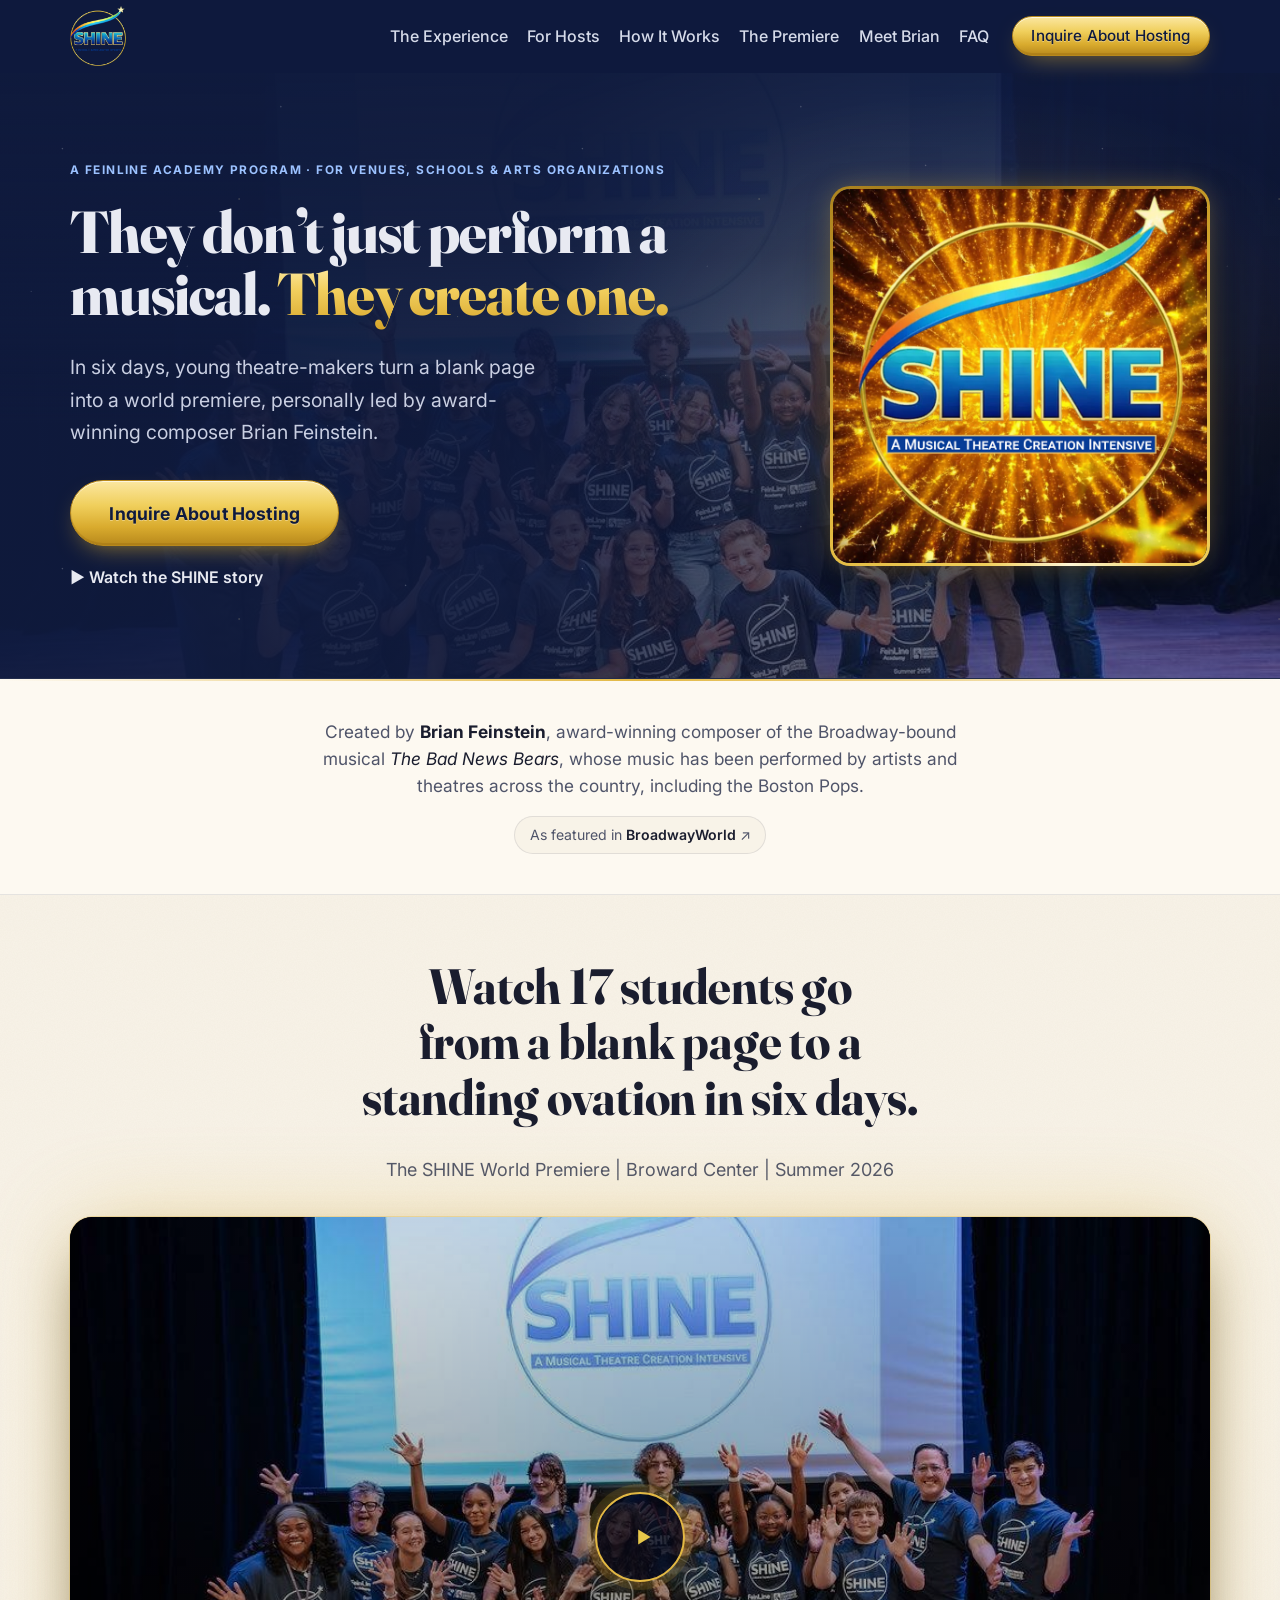
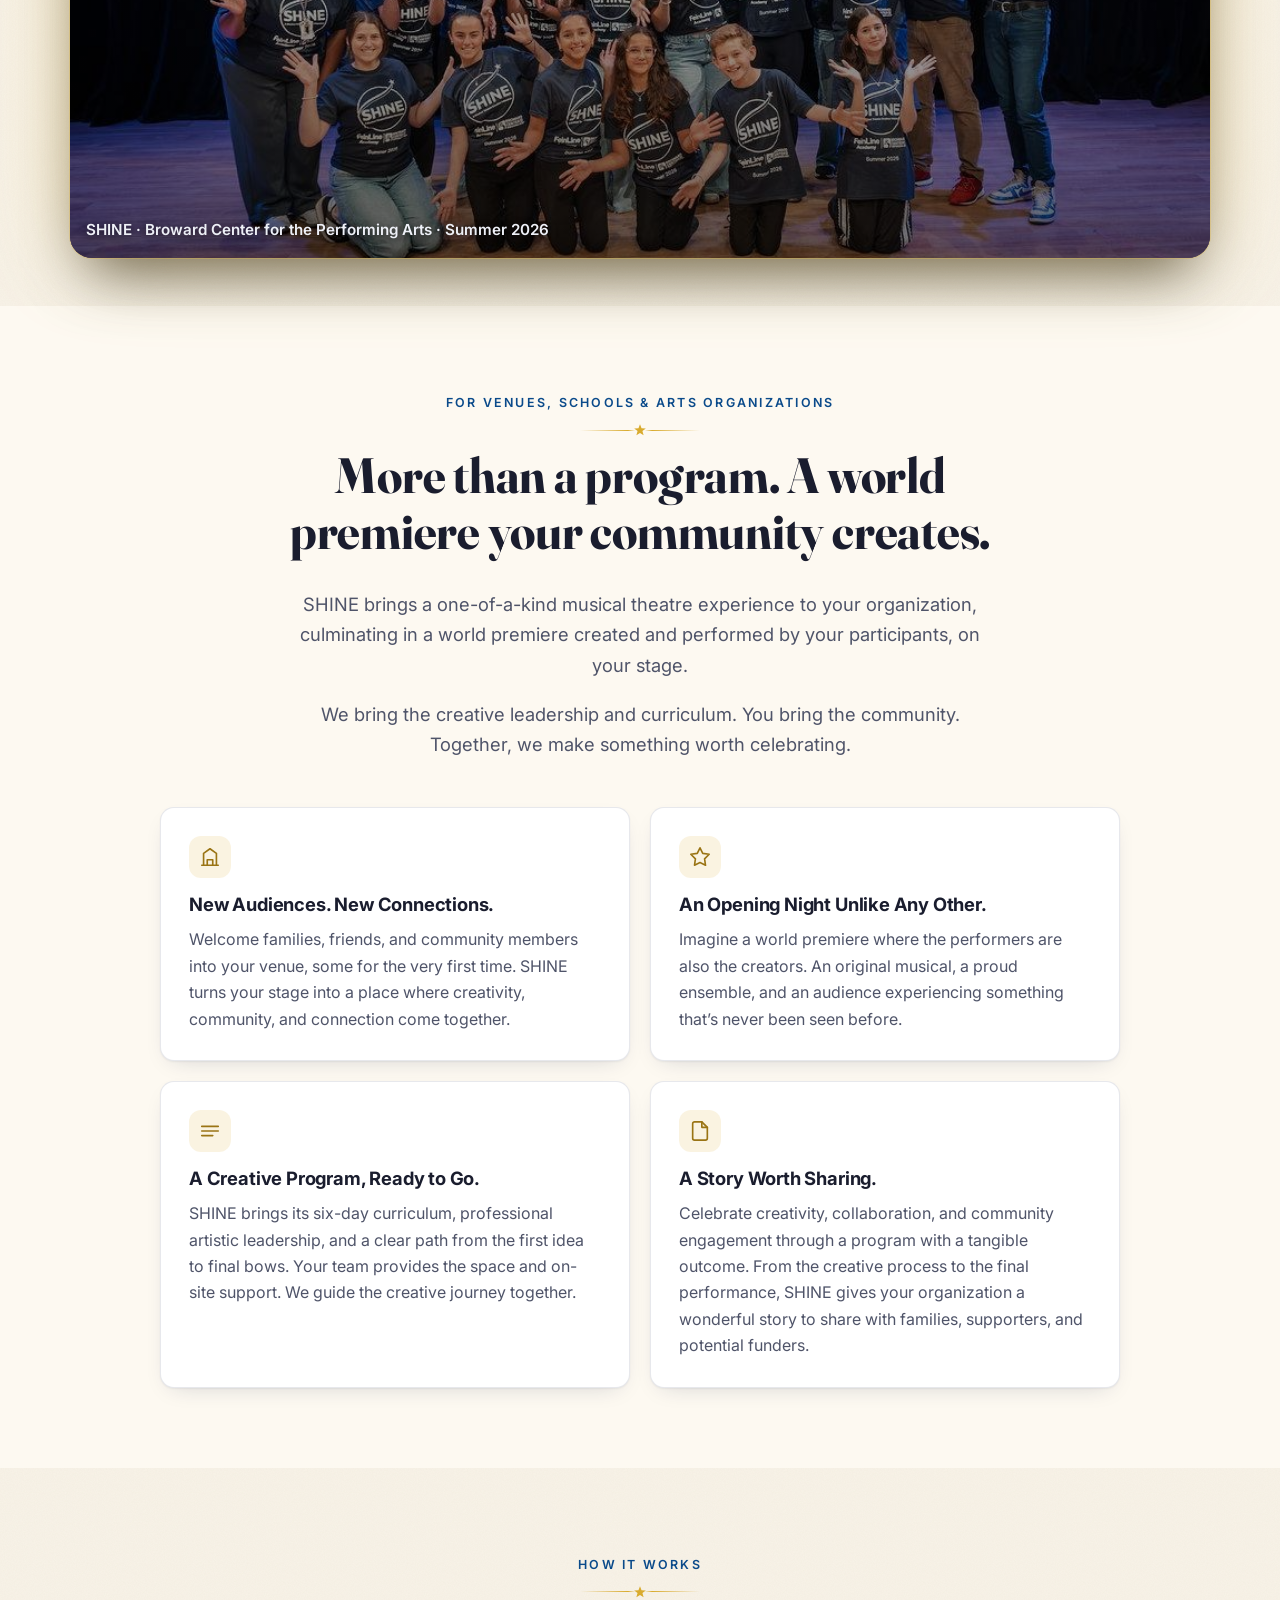
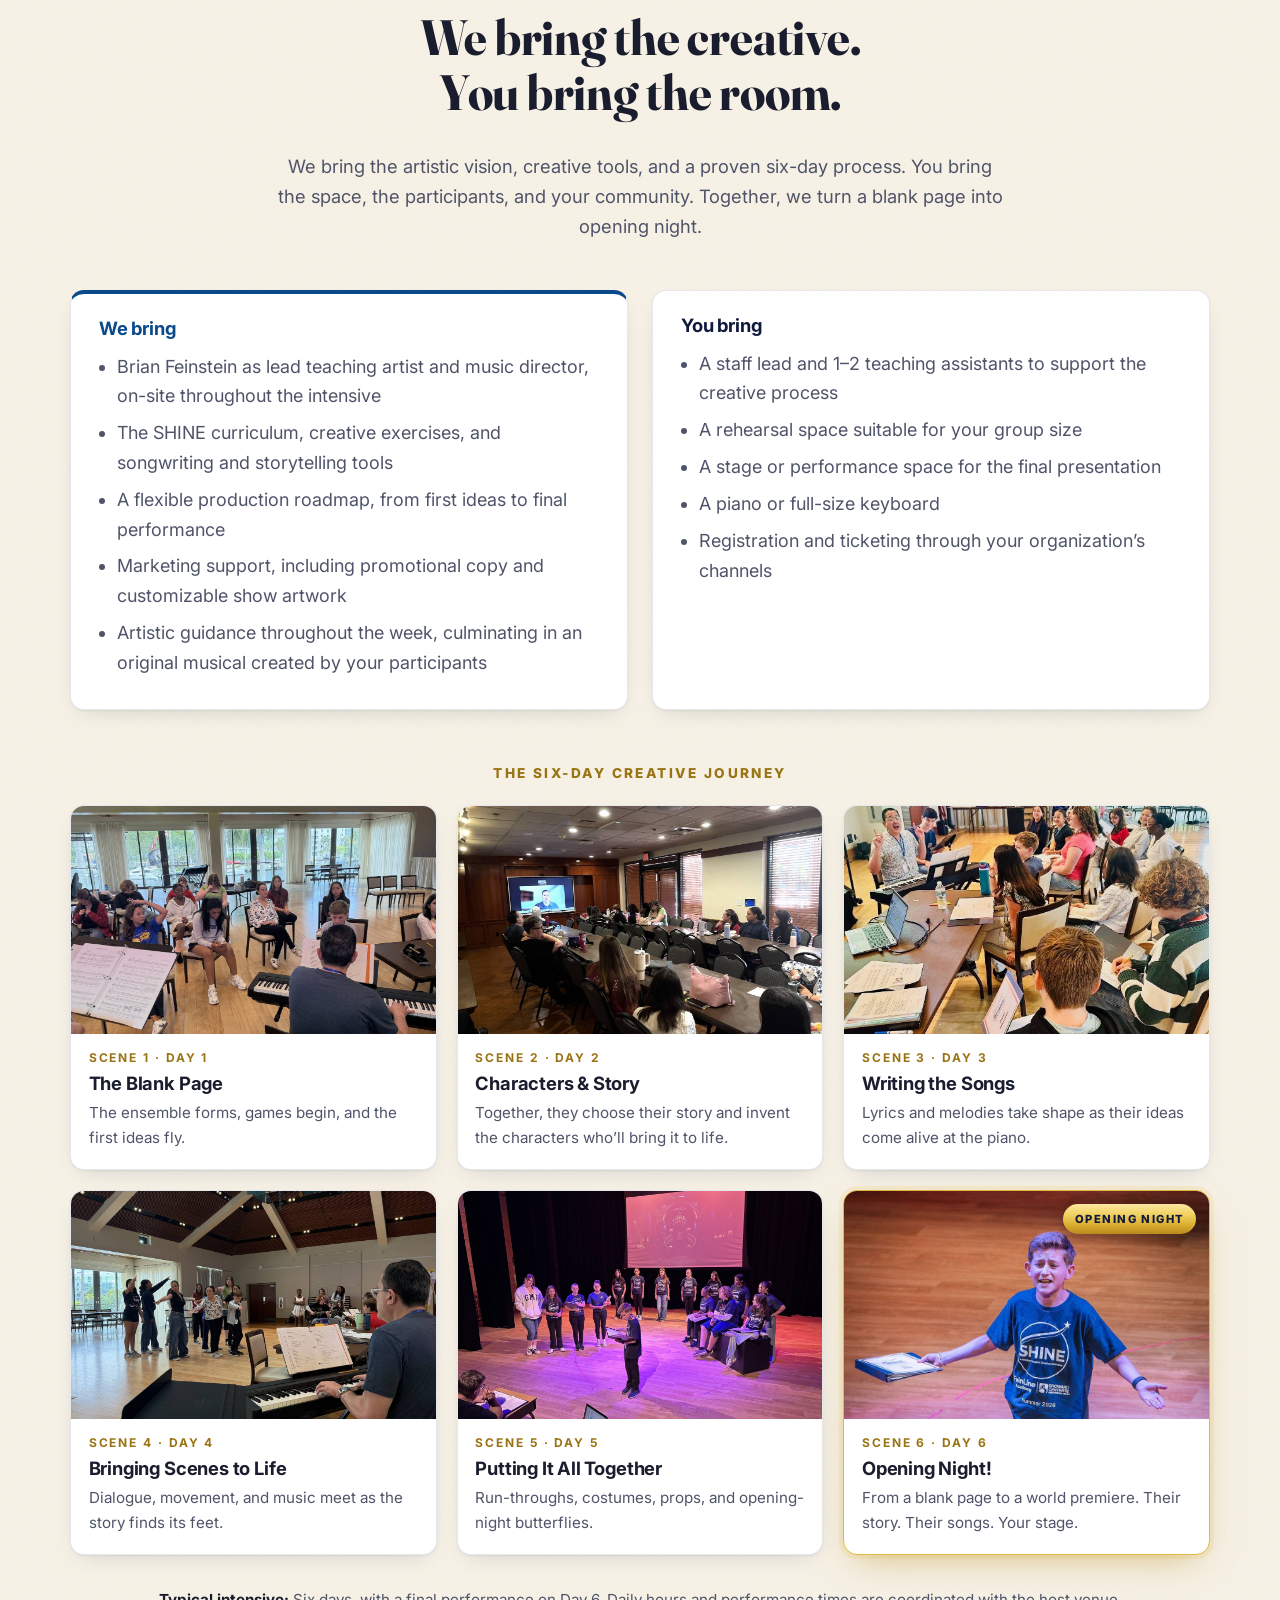
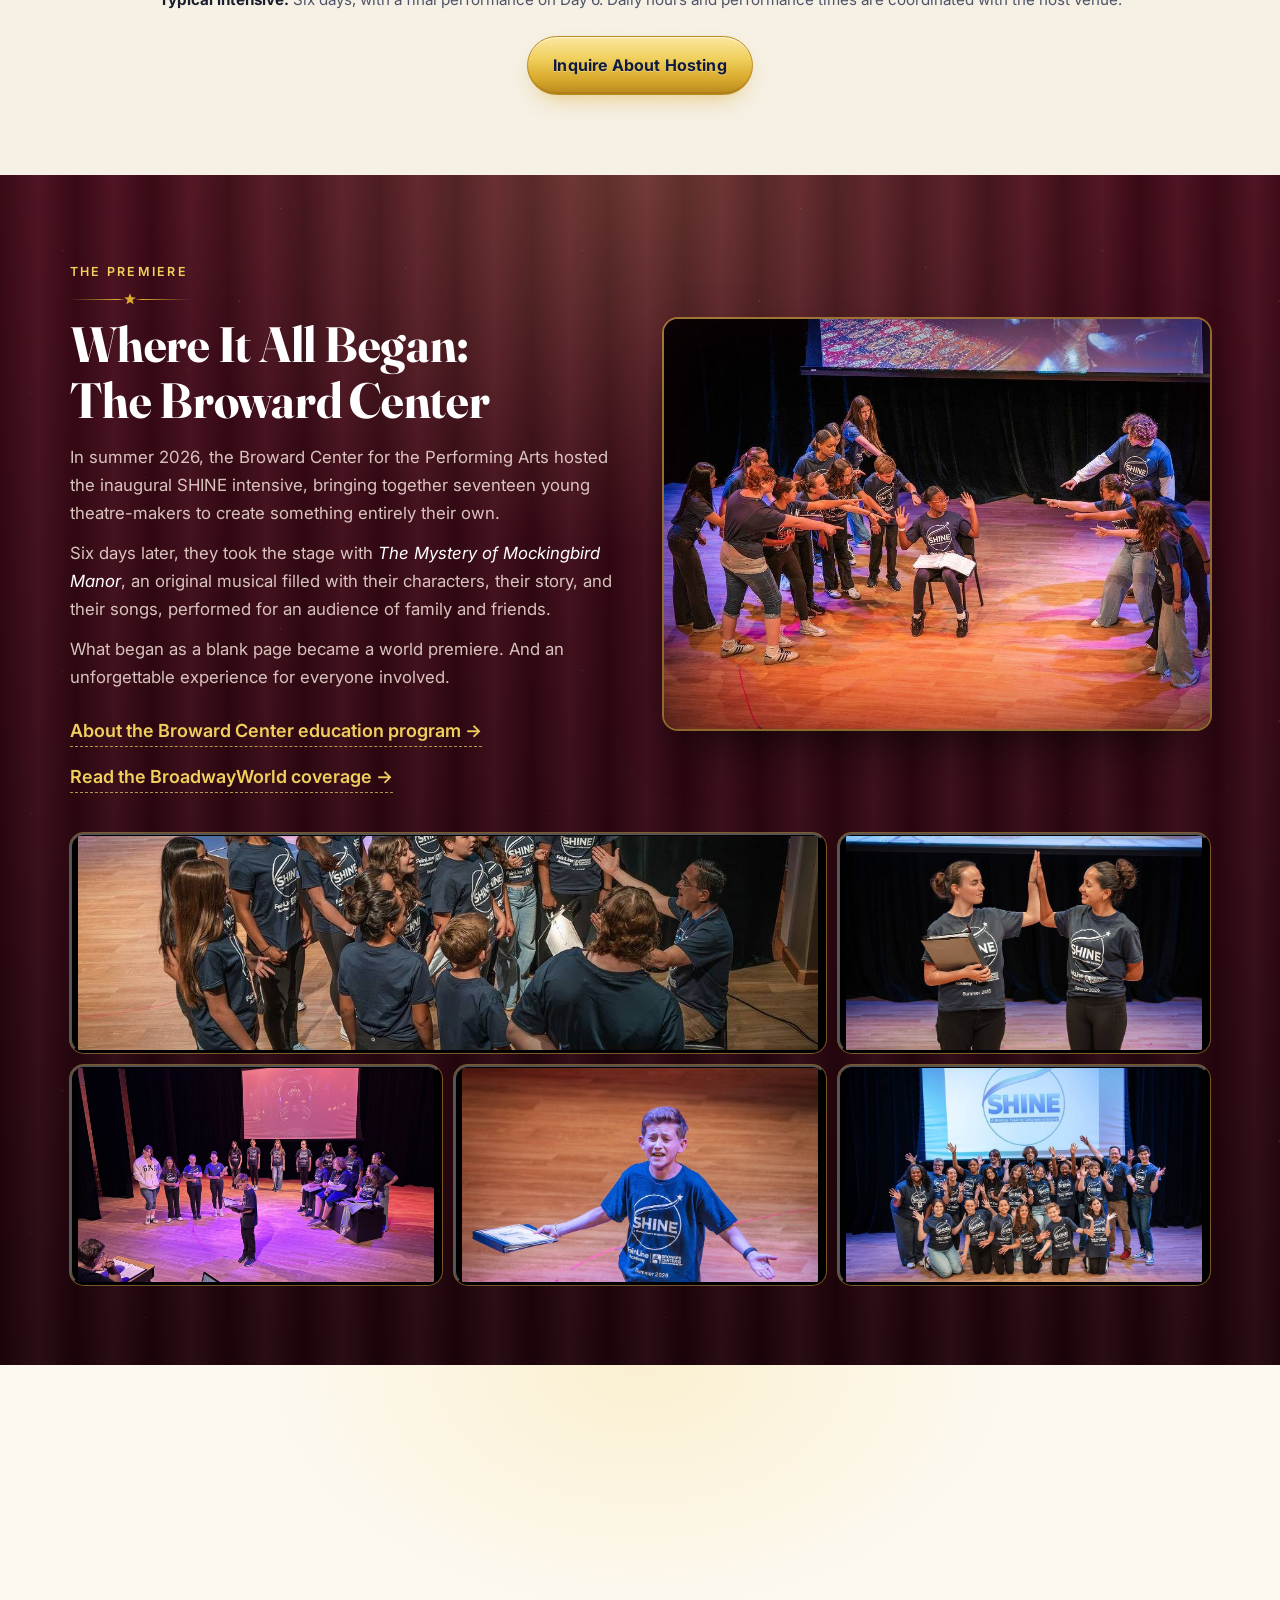
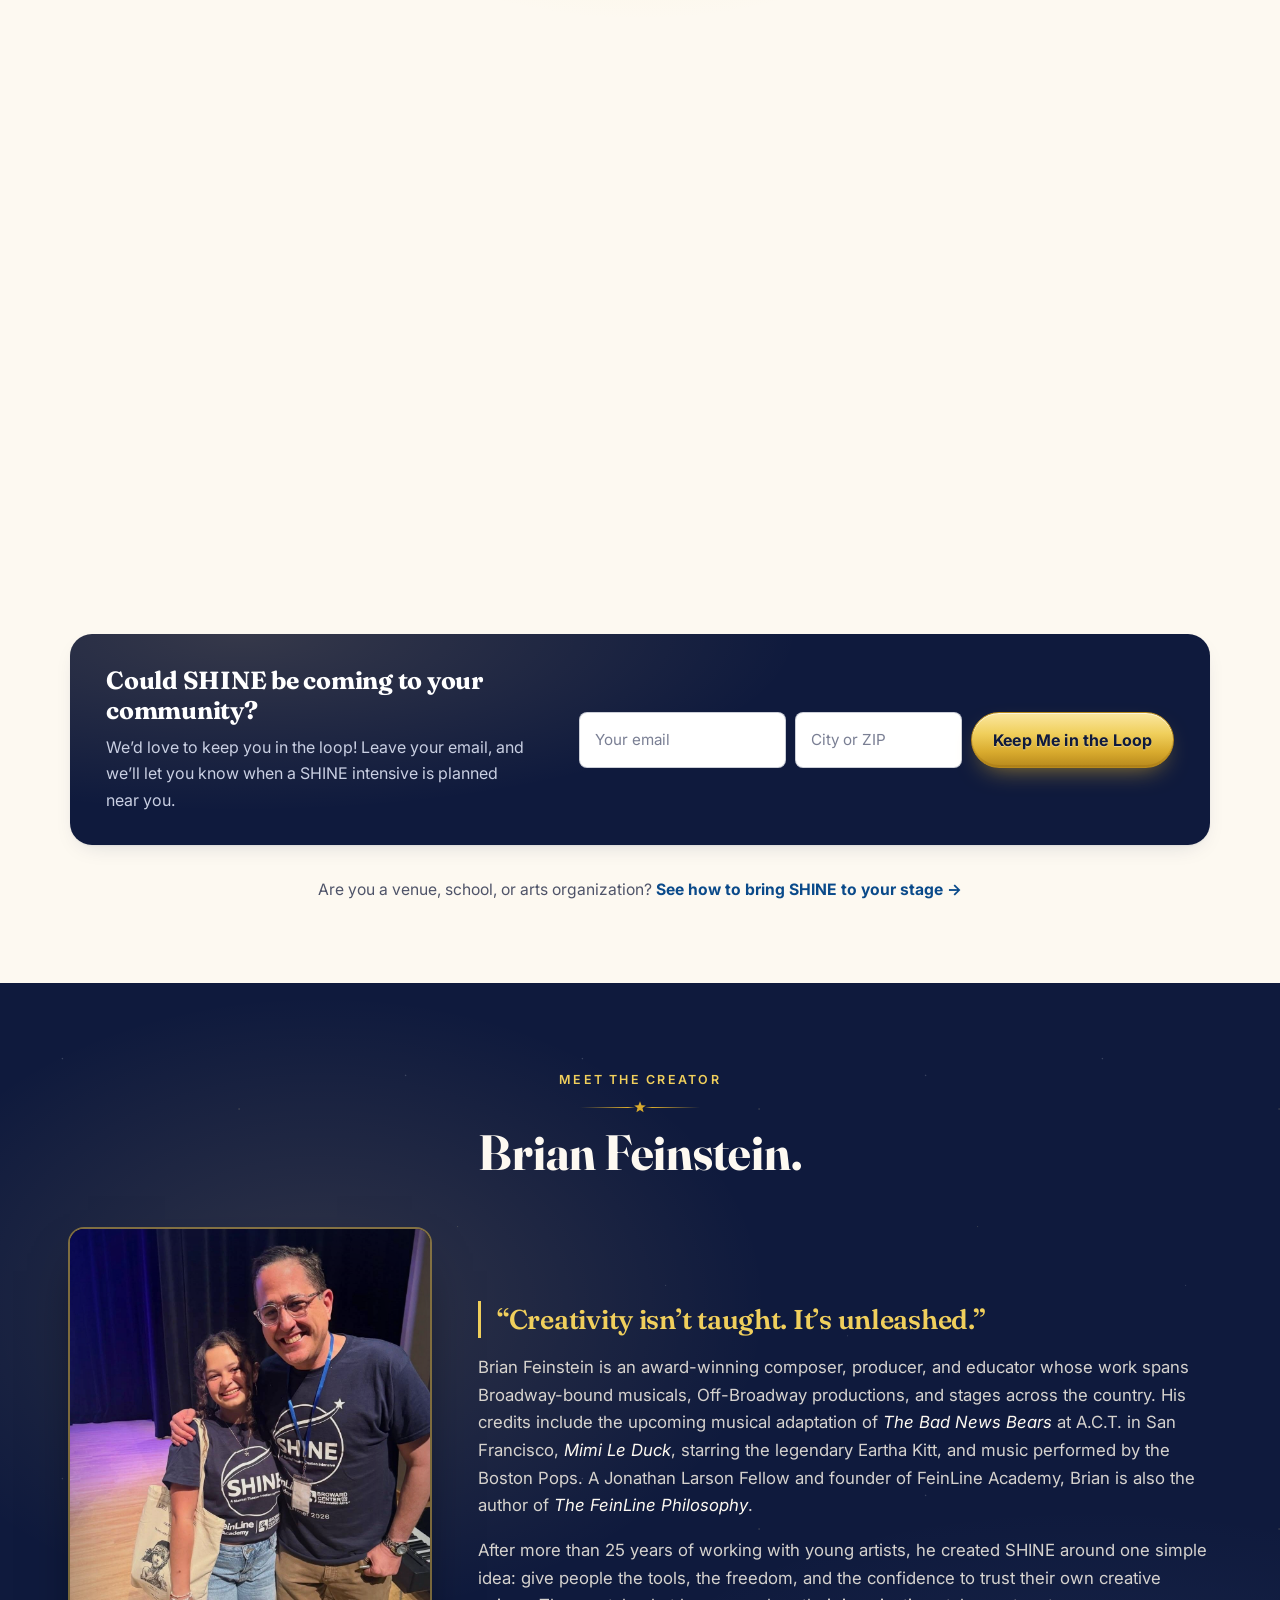
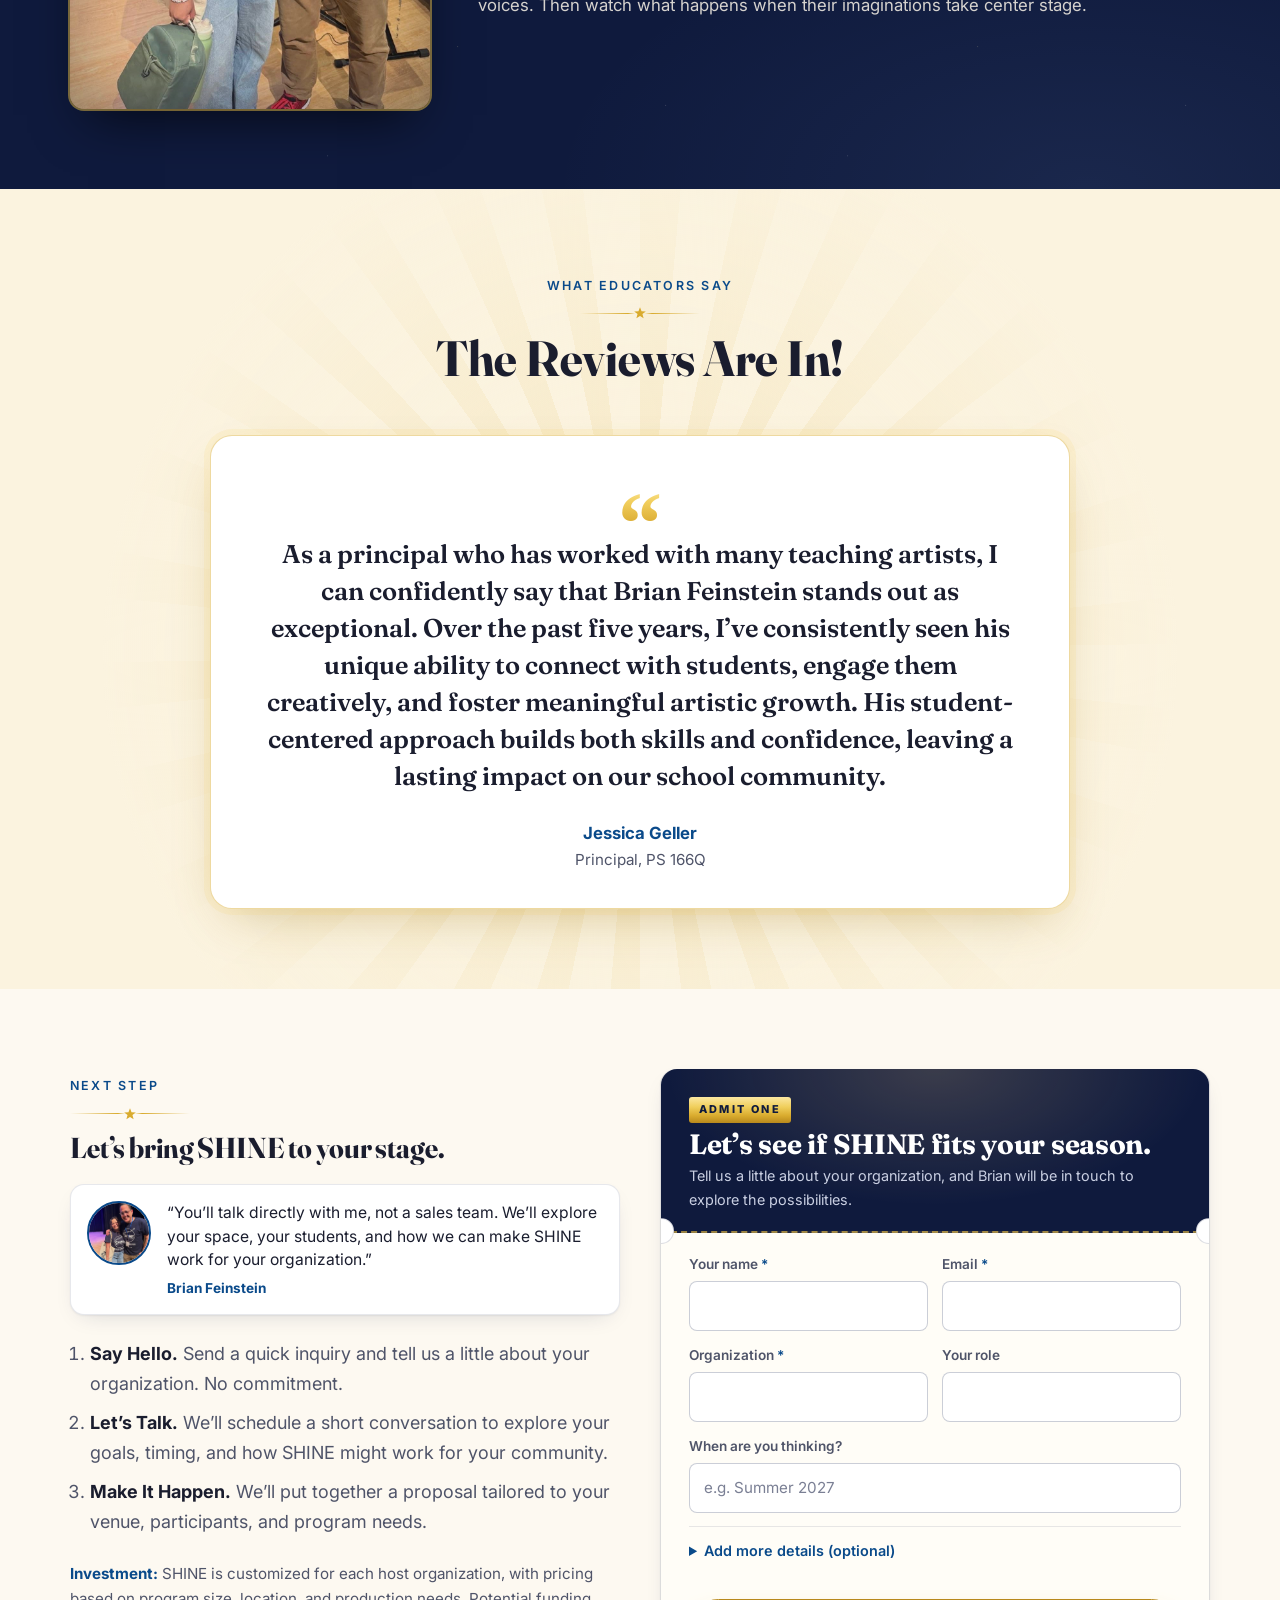
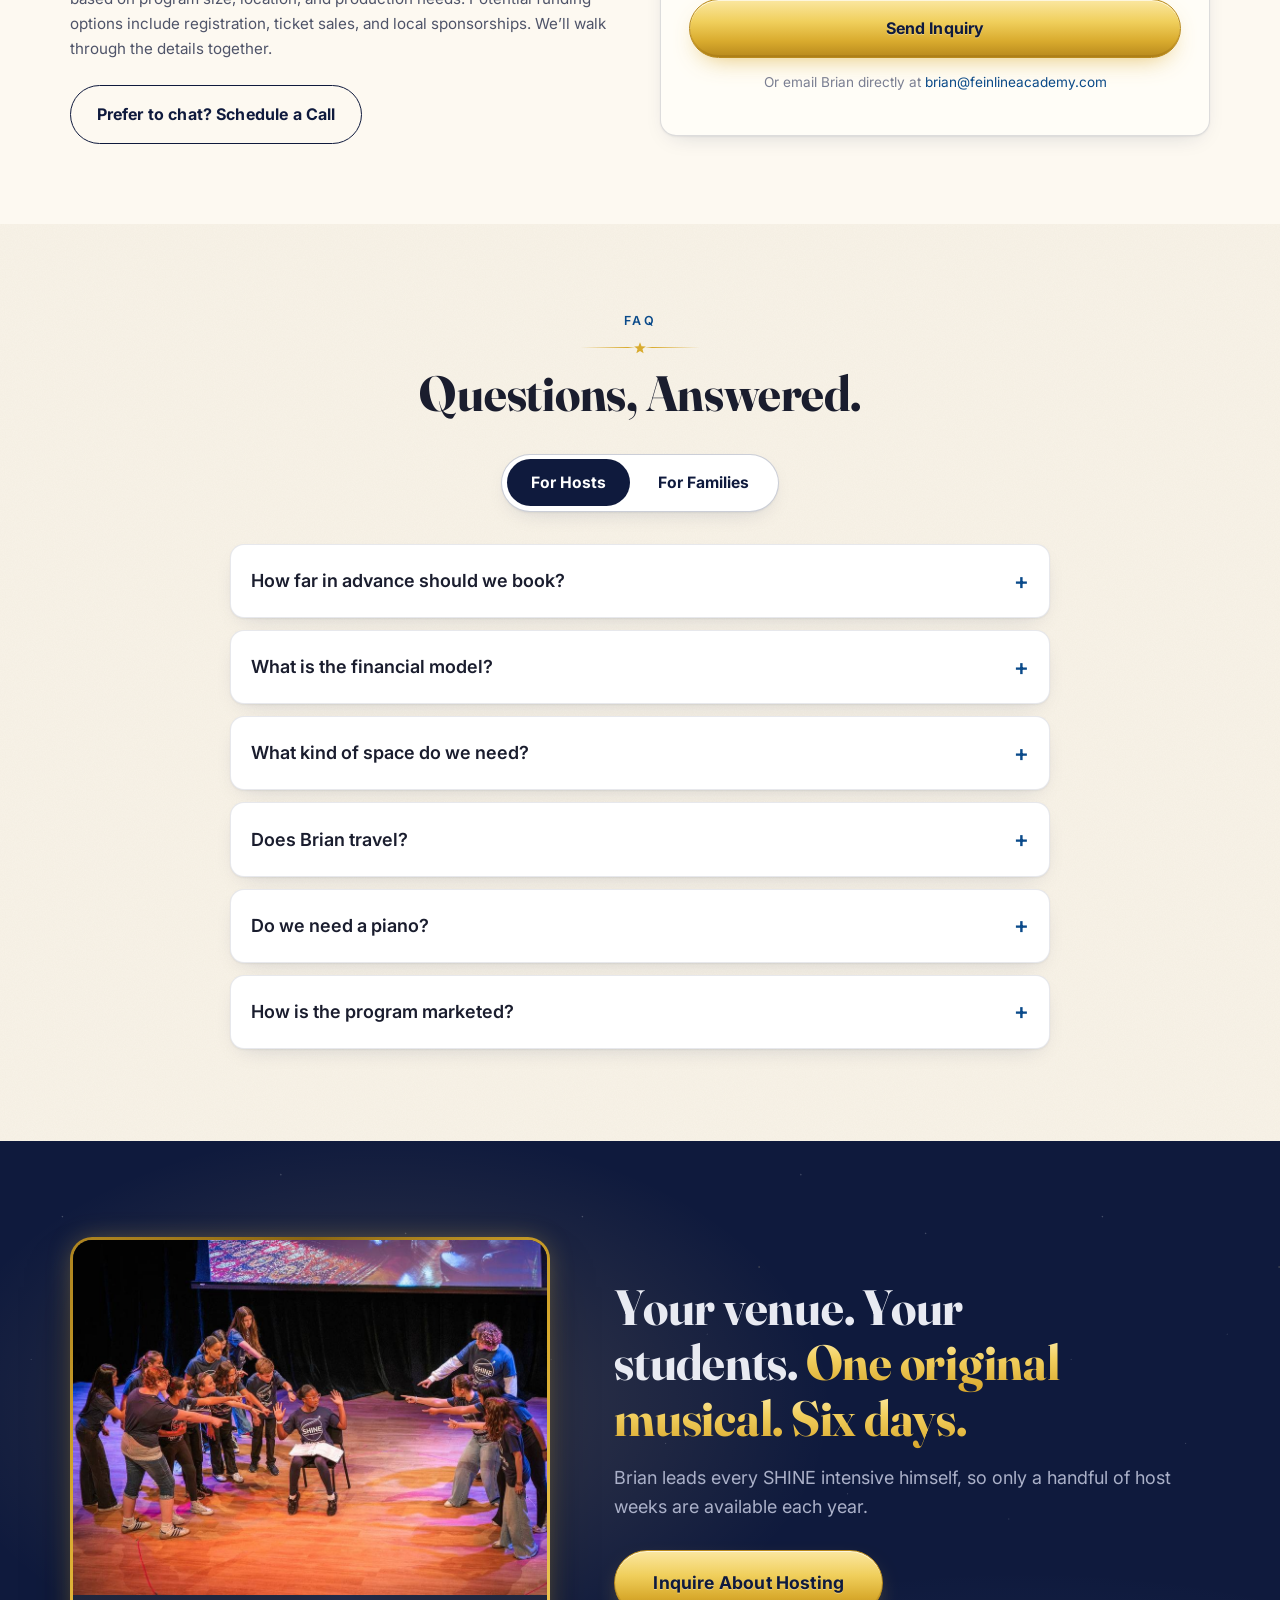
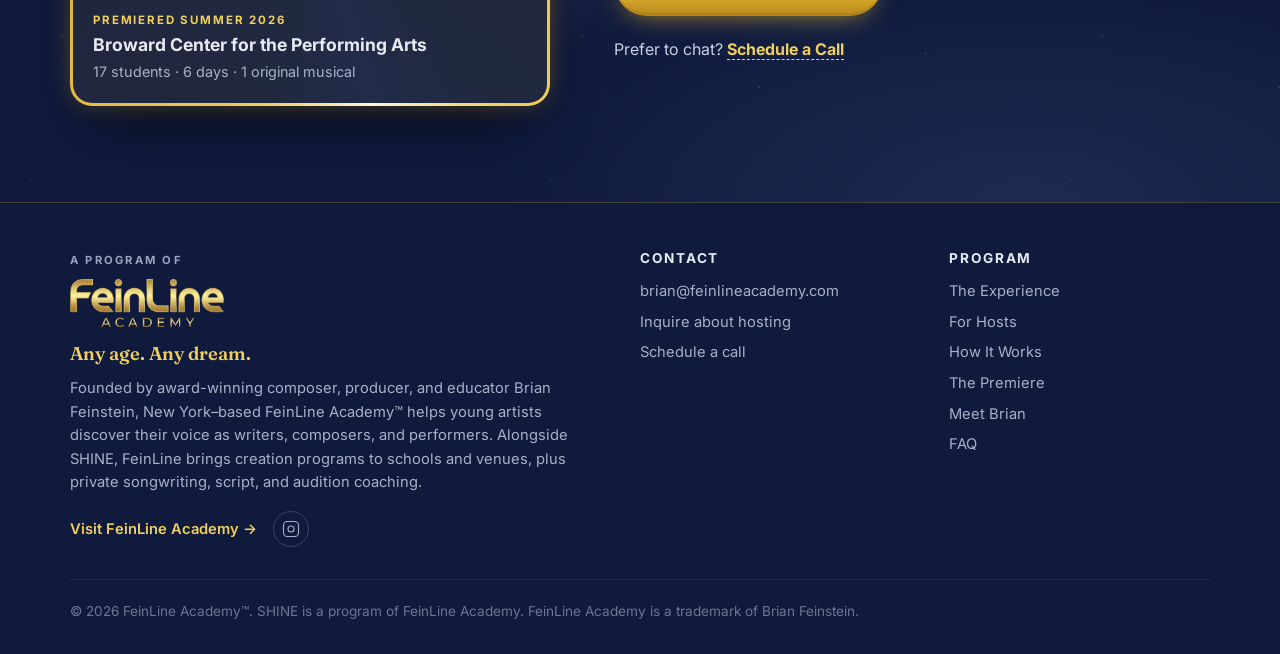
==== index.html @ 3ed340aa "Hero gradient, navy Meet Brian, rename to The SHINE Experience, curly quotes sitewide, remove stamp " ====
<!DOCTYPE html>
<html lang="en">
<head>
  <meta charset="UTF-8" />
  <meta name="viewport" content="width=device-width, initial-scale=1" />
  <title>SHINE: They Don’t Just Perform a Musical. They Create One. · FeinLine Academy</title>
  <meta name="description" content="In just six days, young theatre-makers turn a blank page into a world premiere: their own story, their own songs, on a real stage. Personally led by award-winning composer Brian Feinstein." />

  <!-- Social preview -->
  <meta property="og:type" content="website" />
  <meta property="og:title" content="SHINE: They don’t just perform a musical. They create one." />
  <meta property="og:description" content="In just six days, young theatre-makers turn a blank page into a world premiere, led by award-winning composer Brian Feinstein." />
  <meta property="og:image" content="https://shine-prototype.ronpassaro.workers.dev/assets/gallery-cast-bow.jpg" />
  <meta property="og:url" content="https://shine-prototype.ronpassaro.workers.dev/" />
  <meta name="twitter:card" content="summary_large_image" />

  <link rel="icon" type="image/png" href="assets/favicon.png" />
  <link rel="preconnect" href="https://fonts.googleapis.com" />
  <link rel="preconnect" href="https://fonts.gstatic.com" crossorigin />
  <link rel="stylesheet" href="https://fonts.googleapis.com/css2?family=Inter:wght@400;500;600;700;800&family=Fraunces:ital,opsz,wght@0,9..144,600;0,9..144,700;1,9..144,600;1,9..144,700&display=swap" />
  <link rel="stylesheet" href="styles.css?v=rev4" />

  <script type="application/ld+json">
  {
    "@context": "https://schema.org",
    "@type": "FAQPage",
    "mainEntity": [
      {"@type":"Question","name":"How far in advance should we book?","acceptedAnswer":{"@type":"Answer","text":"We recommend reaching out several months before your preferred dates to allow time for planning, registration, and coordinating with your team. Have something sooner in mind? Let’s talk."}},
      {"@type":"Question","name":"What is the financial model?","acceptedAnswer":{"@type":"Answer","text":"SHINE is customized for each host organization, with pricing based on program size, location, and production needs. Host organizations may offset program costs through registration, ticket sales, and local sponsorships. We’ll explore the options together."}},
      {"@type":"Question","name":"What kind of space do we need?","acceptedAnswer":{"@type":"Answer","text":"A rehearsal space large enough for the ensemble to move, create, and rehearse comfortably, plus a stage or suitable performance space for the final presentation."}},
      {"@type":"Question","name":"Does Brian travel?","acceptedAnswer":{"@type":"Answer","text":"Yes. Brian personally leads SHINE intensives on-site at the host venue. Travel arrangements and expenses are addressed in the customized proposal."}},
      {"@type":"Question","name":"Do we need a piano?","acceptedAnswer":{"@type":"Answer","text":"Yes. An acoustic piano or full-size keyboard is an essential part of the SHINE creative process, allowing students to explore their musical ideas throughout the week."}},
      {"@type":"Question","name":"How is the program marketed?","acceptedAnswer":{"@type":"Answer","text":"FeinLine provides promotional guidance, copy, and available creative assets to support your outreach. Your organization manages local promotion, registration, and ticketing."}},
      {"@type":"Question","name":"Does my child need singing, acting, or songwriting experience?","acceptedAnswer":{"@type":"Answer","text":"Not at all! SHINE welcomes first-timers and experienced performers alike. Curiosity, imagination, and a willingness to jump in are all they need. We’ll explore storytelling, songwriting, and musical theatre together, with a professional composer at the piano."}},
      {"@type":"Question","name":"What ages is SHINE for?","acceptedAnswer":{"@type":"Answer","text":"SHINE is designed for young artists of all ages. Any age, any dream! Each host sets the exact age range for its session, so check with your local host for details."}},
      {"@type":"Question","name":"What does a typical day look like?","acceptedAnswer":{"@type":"Answer","text":"Mornings are for brainstorming, theater exercises, storytelling, and songwriting. Afternoons get everyone on their feet, creating characters and staging scenes. By the end of the week, it all comes together for opening night. Daily hours are set by the host venue."}},
      {"@type":"Question","name":"How much does it cost?","acceptedAnswer":{"@type":"Answer","text":"Tuition is set by each host organization. Details are shared when registration opens."}},
      {"@type":"Question","name":"How do I sign my child up?","acceptedAnswer":{"@type":"Answer","text":"SHINE is presented in partnership with theatres, schools, and arts organizations, with registration handled directly by each host. Leave your email in our family interest form, and we’ll let you know when a SHINE intensive is planned near you."}}
    ]
  }
  </script>
</head>
<body>

  <!-- ============= NAV ============= -->
  <header class="nav" role="banner">
    <div class="container nav__inner">
      <button class="nav__toggle" aria-expanded="false" aria-controls="primary-nav" aria-label="Toggle navigation">☰</button>
      <a href="#" class="nav__brand" aria-label="SHINE home">
        <img src="assets/shine-transparent.png" alt="SHINE — A Musical Theatre Creation Intensive" class="nav__logo" />
      </a>
      <div class="nav__dropdown">
        <ul id="primary-nav-left" class="nav__links nav__links--left">
          <li><a href="#experience">The Experience</a></li>
          <li><a href="#for-hosts">For Hosts</a></li>
          <li><a href="#how-it-works">How It Works</a></li>
        </ul>
        <ul id="primary-nav" class="nav__links nav__links--right">
          <li><a href="#the-premiere">The Premiere</a></li>
          <li><a href="#meet-brian">Meet Brian</a></li>
          <li><a href="#faq">FAQ</a></li>
          <li><a class="btn btn-primary nav__cta" href="#inquire">Inquire About Hosting</a></li>
        </ul>
      </div>
    </div>
  </header>

  <!-- ============= MOBILE STICKY CTA ============= -->
  <div class="mobile-cta">
    <a class="btn btn-primary" data-mobile-cta="hosts" href="#inquire">Inquire About Hosting</a>
    <a class="btn btn-primary" data-mobile-cta="families" href="#family-signup" hidden>Keep Me in the Loop</a>
  </div>

  <main>

    <!-- ============= HERO ============= -->
    <section class="hero" id="hero">
      <div class="hero__bg" aria-hidden="true">
        <img src="assets/gallery-cast-bow.jpg" alt="" />
        <div class="hero__overlay"></div>
      </div>
      <div class="container hero__inner">
        <div class="hero__art poster gold-frame">
          <img src="assets/shine-full.jpg" alt="SHINE: A Musical Theatre Creation Intensive" width="520" height="520" />
        </div>
        <div class="hero__text">
          <div class="hero__eyebrow">A FeinLine Academy program<span class="hero__eyebrow-sep"> · </span>For venues, schools &amp; arts organizations</div>
          <h1>They don’t just perform a musical. <em>They create one.</em></h1>
          <p class="hero__sub">In six days, young theatre-makers turn a blank page into a world premiere, personally led by award-winning composer Brian Feinstein.</p>
          <div class="hero__ctas">
            <a class="btn btn-primary" href="#inquire">Inquire About Hosting</a>
          </div>
          <p class="hero__micro"><a class="hero__watch" href="#video">▶ Watch the SHINE story</a></p>
        </div>
      </div>
    </section>

    <!-- ============= CREDENTIAL LINE ============= -->
    <section class="credibility section--white" aria-label="Credentials">
      <div class="container credibility__row">
        <p class="credibility__line">
          Created by <strong>Brian Feinstein</strong>, award-winning composer of the Broadway-bound musical
          <em>The Bad News Bears</em>, whose music has been performed by artists and theatres across the country,
          including the Boston Pops.
        </p>
        <a class="credibility__chip credibility__chip--press" href="https://www.broadwayworld.com/miami/article/SHINE-to-Make-Debut-at-Broward-Center-as-Student-Created-Musical-Theater-Program-20260721" target="_blank" rel="noopener">As featured in <strong>BroadwayWorld</strong> ↗</a>
      </div>
    </section>

    <!-- ============= VIDEO ============= -->
    <section class="section section--light video" id="video">
      <div class="container">
        <div class="video__head">
          <h2>Watch 17 students go from a blank page to a standing ovation in&nbsp;six&nbsp;days.</h2>
          <p>The SHINE World Premiere | Broward Center | Summer 2026</p>
        </div>
        <div class="video__facade" data-youtube-id="0jQkX_gNHNY" data-video-title="SHINE at the Broward Center for the Performing Arts" role="button" tabindex="0" aria-label="Play SHINE highlight video">
          <img src="assets/gallery-cast-bow.jpg" alt="SHINE ensemble celebrating on stage after the 2026 Broward Center premiere" />
          <div class="video__caption">SHINE · Broward Center for the Performing Arts · Summer 2026</div>
          <div class="video__play" aria-hidden="true">
            <svg viewBox="0 0 80 80" xmlns="http://www.w3.org/2000/svg">
              <polygon points="32,24 32,56 58,40" fill="currentColor"></polygon>
            </svg>
          </div>
          <div class="video__progress" hidden>
            <span class="video__time video__time--current">0:00</span>
            <input class="video__seek" type="range" min="0" max="100" value="0" step="0.1" aria-label="Seek video">
            <span class="video__time video__time--duration">0:00</span>
            <button class="video__mute" type="button" aria-label="Mute" aria-pressed="false">
              <svg class="video__mute-icon video__mute-icon--on" viewBox="0 0 24 24" aria-hidden="true"><path d="M5 9v6h4l5 4V5L9 9H5z" fill="currentColor"/><path d="M16 8a5 5 0 0 1 0 8" fill="none" stroke="currentColor" stroke-width="1.6" stroke-linecap="round"/></svg>
              <svg class="video__mute-icon video__mute-icon--off" viewBox="0 0 24 24" aria-hidden="true"><path d="M5 9v6h4l5 4V5L9 9H5z" fill="currentColor"/><path d="M16 9l5 6M21 9l-5 6" fill="none" stroke="currentColor" stroke-width="1.6" stroke-linecap="round"/></svg>
            </button>
            <input class="video__volume" type="range" min="0" max="100" value="100" step="1" aria-label="Volume">
            <button class="video__cc" type="button" aria-label="Captions" aria-pressed="false">CC</button>
          </div>
        </div>
      </div>
    </section>

    <!-- ============= FOR HOSTS ============= -->
    <section class="section section--white" id="for-hosts">
      <div class="container">
        <div class="section__head">
          <div class="section__eyebrow">For Venues, Schools &amp; Arts Organizations</div>
          <h2>More than a program. A world premiere your community creates.</h2>
          <p class="section__lead">SHINE brings a one-of-a-kind musical theatre experience to your organization, culminating in a world premiere created and performed by your participants, on your stage.</p>
          <p class="section__lead">We bring the creative leadership and curriculum. You bring the community. Together, we make something worth celebrating.</p>
        </div>

        <div class="outcomes outcomes--four">
          <div class="outcome">
            <div class="outcome__icon" aria-hidden="true">
              <svg viewBox="0 0 24 24" fill="none" stroke="currentColor" stroke-width="1.8" stroke-linecap="round" stroke-linejoin="round"><path d="M3 21h18M5 21V8l7-5 7 5v13M9 21v-6h6v6"/></svg>
            </div>
            <h3>New Audiences. New Connections.</h3>
            <p>Welcome families, friends, and community members into your venue, some for the very first time. SHINE turns your stage into a place where creativity, community, and connection come together.</p>
          </div>
          <div class="outcome">
            <div class="outcome__icon" aria-hidden="true">
              <svg viewBox="0 0 24 24" fill="none" stroke="currentColor" stroke-width="1.8" stroke-linecap="round" stroke-linejoin="round"><path d="M12 2l3 6 7 1-5 5 1 7-6-3-6 3 1-7-5-5 7-1z"/></svg>
            </div>
            <h3>An Opening Night Unlike Any Other.</h3>
            <p>Imagine a world premiere where the performers are also the creators. An original musical, a proud ensemble, and an audience experiencing something that’s never been seen before.</p>
          </div>
          <div class="outcome">
            <div class="outcome__icon" aria-hidden="true">
              <svg viewBox="0 0 24 24" fill="none" stroke="currentColor" stroke-width="1.8" stroke-linecap="round" stroke-linejoin="round"><path d="M3 7h18M3 12h18M3 17h12"/></svg>
            </div>
            <h3>A Creative Program, Ready to Go.</h3>
            <p>SHINE brings its six-day curriculum, professional artistic leadership, and a clear path from the first idea to final bows. Your team provides the space and on-site support. We guide the creative journey together.</p>
          </div>
          <div class="outcome">
            <div class="outcome__icon" aria-hidden="true">
              <svg viewBox="0 0 24 24" fill="none" stroke="currentColor" stroke-width="1.8" stroke-linecap="round" stroke-linejoin="round"><path d="M14 2H6a2 2 0 0 0-2 2v16a2 2 0 0 0 2 2h12a2 2 0 0 0 2-2V8z"/><path d="M14 2v6h6"/></svg>
            </div>
            <h3>A Story Worth Sharing.</h3>
            <p>Celebrate creativity, collaboration, and community engagement through a program with a tangible outcome. From the creative process to the final performance, SHINE gives your organization a wonderful story to share with families, supporters, and potential funders.</p>
          </div>
        </div>
      </div>
    </section>

    <!-- ============= HOW IT WORKS ============= -->
    <section class="section section--light" id="how-it-works">
      <div class="container">
        <div class="section__head">
          <div class="section__eyebrow">How it works</div>
          <h2>We bring the creative. You bring the&nbsp;room.</h2>
          <p class="section__lead">We bring the artistic vision, creative tools, and a proven six-day process. You bring the space, the participants, and your community. Together, we turn a blank page into opening night.</p>
        </div>

        <div class="split">
          <div class="split__col split__col--we">
            <h3>We bring</h3>
            <ul>
              <li>Brian Feinstein as lead teaching artist and music director, on-site throughout the intensive</li>
              <li>The SHINE curriculum, creative exercises, and songwriting and storytelling tools</li>
              <li>A flexible production roadmap, from first ideas to final performance</li>
              <li>Marketing support, including promotional copy and customizable show artwork</li>
              <li>Artistic guidance throughout the week, culminating in an original musical created by your participants</li>
            </ul>
          </div>
          <div class="split__col">
            <h3 class="split__you">You bring</h3>
            <ul>
              <li>A staff lead and 1–2 teaching assistants to support the creative process</li>
              <li>A rehearsal space suitable for your group size</li>
              <li>A stage or performance space for the final presentation</li>
              <li>A piano or full-size keyboard</li>
              <li>Registration and ticketing through your organization’s channels</li>
            </ul>
          </div>
        </div>

        <h3 class="steps__title">The six-day creative journey</h3>
        <ol class="steps">
          <li class="step">
            <img src="assets/day-1-ensemble.jpg" alt="Brian at the piano with the ensemble on Day 1" loading="lazy" />
            <span class="step__day">Scene 1 · Day 1</span>
            <h3>The Blank Page</h3>
            <p>The ensemble forms, games begin, and the first ideas fly.</p>
          </li>
          <li class="step">
            <img src="assets/day-2-planning.jpg" alt="Students planning the story" loading="lazy" />
            <span class="step__day">Scene 2 · Day 2</span>
            <h3>Characters &amp; Story</h3>
            <p>Together, they choose their story and invent the characters who’ll bring it to life.</p>
          </li>
          <li class="step">
            <img src="assets/day-3-piano-laugh.jpg" alt="Brian leading a songwriting session at the piano" loading="lazy" />
            <span class="step__day">Scene 3 · Day 3</span>
            <h3>Writing the Songs</h3>
            <p>Lyrics and melodies take shape as their ideas come alive at the piano.</p>
          </li>
          <li class="step">
            <img src="assets/day-4-choreo.jpg" alt="Students rehearsing staging" loading="lazy" />
            <span class="step__day">Scene 4 · Day 4</span>
            <h3>Bringing Scenes to Life</h3>
            <p>Dialogue, movement, and music meet as the story finds its feet.</p>
          </li>
          <li class="step">
            <img src="assets/gallery-rehearsal.jpg" alt="Full cast in rehearsal on stage" loading="lazy" />
            <span class="step__day">Scene 5 · Day 5</span>
            <h3>Putting It All Together</h3>
            <p>Run-throughs, costumes, props, and opening-night butterflies.</p>
          </li>
          <li class="step step--finale">
            <span class="step__badge">Opening Night</span>
            <img src="assets/day-6-solo.jpg" alt="A young performer on stage on opening night" loading="lazy" />
            <span class="step__day">Scene 6 · Day 6</span>
            <h3>Opening Night!</h3>
            <p>From a blank page to a world premiere. Their story. Their songs. Your stage.</p>
          </li>
        </ol>

        <p class="timeline__hours"><strong>Typical intensive:</strong> Six days, with a final performance on Day 6. Daily hours and performance times are coordinated with the host venue.</p>
        <div class="section__cta">
          <a class="btn btn-primary" href="#inquire">Inquire About Hosting</a>
        </div>
      </div>
    </section>

    <!-- ============= THE PREMIERE + GALLERY ============= -->
    <section class="case" id="the-premiere">
      <div class="container">
        <div class="case__inner">
          <div>
            <div class="case__eyebrow">The Premiere</div>
            <h2>Where It All Began: The Broward Center</h2>
            <p class="case__narrative">
              In summer 2026, the Broward Center for the Performing Arts hosted the inaugural SHINE intensive,
              bringing together seventeen young theatre-makers to create something entirely their own.
            </p>
            <p class="case__narrative">
              Six days later, they took the stage with <em>The Mystery of Mockingbird Manor</em>, an original musical
              filled with their characters, their story, and their songs, performed for an audience of family and friends.
            </p>
            <p class="case__narrative">
              What began as a blank page became a world premiere. And an unforgettable experience for everyone involved.
            </p>
            <!-- Re-enable when the Broward presenter quote arrives -->
            <div class="case__quote" data-pending hidden>
              <blockquote>“[Host/presenter quote]”</blockquote>
              <cite>- [Name and title], Broward Center for the Performing Arts</cite>
            </div>
            <a class="case__link" href="https://www.browardcenter.org/education/programs/intensives/" target="_blank" rel="noopener">
              About the Broward Center education program →
            </a>
            <a class="case__link" href="https://www.broadwayworld.com/miami/article/SHINE-to-Make-Debut-at-Broward-Center-as-Student-Created-Musical-Theater-Program-20260721" target="_blank" rel="noopener">
              Read the BroadwayWorld coverage →
            </a>
          </div>
          <div class="case__photo">
            <img src="assets/gallery-cast-pose.jpg" alt="SHINE ensemble in a dramatic final pose on the Broward Center stage" />
          </div>
        </div>

        <div class="gallery case__gallery" id="gallery-grid">
          <button class="gallery__item gallery__item--wide" aria-label="Open image: ensemble choir">
            <img src="assets/gallery-choir.jpg" alt="Brian leading the ensemble in song on stage" loading="lazy" />
          </button>
          <button class="gallery__item" aria-label="Open image: finale high-five">
            <img src="assets/gallery-highfive.jpg" alt="Two students high-fiving on stage during the finale" loading="lazy" />
          </button>
          <button class="gallery__item" aria-label="Open image: full-cast rehearsal">
            <img src="assets/gallery-rehearsal.jpg" alt="Full cast rehearsing on the venue stage" loading="lazy" />
          </button>
          <button class="gallery__item" aria-label="Open image: solo performance">
            <img src="assets/day-6-solo.jpg" alt="A young performer singing solo on stage" loading="lazy" />
          </button>
          <button class="gallery__item" aria-label="Open image: ensemble bow">
            <img src="assets/gallery-cast-bow.jpg" alt="SHINE ensemble celebrating together on stage" loading="lazy" />
          </button>
        </div>
      </div>
    </section>

    <!-- ============= FOR FAMILIES ============= -->
    <section class="section section--white families" id="experience">
      <div class="container">
        <div class="section__head">
          <div class="section__eyebrow">The SHINE Experience</div>
          <h2>Everyone has a story worth telling.</h2>
        </div>

        <div class="families__grid">
          <div class="families__story">
            <p class="families__lead">On day one, there’s no script. No songs. Just a room full of young imaginations and a blank page.</p>
            <p class="families__beat">Six days later? A world premiere.</p>
            <p>Together, our young theatre-makers dream up characters, build a story, write original songs, and bring their very own musical to life onstage, in front of family and friends.</p>
            <p>No prior experience necessary. Just curiosity, creativity, and a willingness to jump in.</p>
            <p>Brian will be there every step of the way, guiding the creative process, exploring their ideas at the piano, and helping them discover something pretty extraordinary: the power of their own imagination and what they can create together.</p>
            <p>And yes, there will be plenty of laughter along the way.</p>
          </div>

          <aside class="families__card" aria-label="Program details for families">
            <h3 class="families__card-title">The details</h3>
            <ul class="families__details">
              <li><strong>Ages:</strong> Vary by program and location</li>
              <li>No writing, musical or performance experience necessary</li>
              <li>Six days. One original musical. Their world premiere.</li>
            </ul>

            <h3 class="families__card-title">What they’ll take home <span>(besides the applause)</span></h3>
            <ul class="families__gains">
              <li><strong>Confidence:</strong> The thrill of sharing something they’ve created on a professional stage.</li>
              <li><strong>Creative skills:</strong> Hands-on experience with storytelling, songwriting, character development, and collaboration.</li>
              <li><strong>A sense of ownership:</strong> Their characters. Their lyrics. Their musical.</li>
              <li><strong>An ensemble:</strong> New friendships and the discovery of what happens when creative minds come together.</li>
              <li><strong>A lasting memory:</strong> A world premiere that began with their own ideas.</li>
            </ul>
          </aside>
        </div>

        <div class="families__signup" id="family-signup">
          <div class="families__signup-copy">
            <h3>Could SHINE be coming to your community?</h3>
            <p>We’d love to keep you in the loop! Leave your email, and we’ll let you know when a SHINE intensive is planned near you.</p>
          </div>
          <form class="families__form" id="family-form" action="https://formspree.io/f/YOUR_FORM_ID" method="POST" novalidate>
            <input type="hidden" name="_subject" value="SHINE family interest signup" />
            <input type="hidden" name="form" value="family-interest" />
            <div class="families__form-row">
              <label class="sr-only" for="ff-email">Email</label>
              <input class="form__input" id="ff-email" name="email" type="email" placeholder="Your email" required autocomplete="email" />
              <label class="sr-only" for="ff-loc">City or ZIP code</label>
              <input class="form__input" id="ff-loc" name="location" type="text" placeholder="City or ZIP" autocomplete="postal-code" />
              <button class="btn btn-primary" type="submit">Keep Me in the Loop</button>
            </div>
            <p class="families__success" role="status" aria-live="polite" hidden>Thanks! We’ll let you know when SHINE is coming to your area.</p>
          </form>
        </div>

        <p class="families__crosslink">Are you a venue, school, or arts organization? <a href="#for-hosts">See how to bring SHINE to your stage →</a></p>
      </div>
    </section>

    <!-- ============= MEET BRIAN ============= -->
    <section class="section section--navy" id="meet-brian">
      <div class="container">
        <div class="section__head">
          <div class="section__eyebrow">Meet The Creator</div>
          <h2>Brian Feinstein.</h2>
        </div>

        <div class="brian">
          <div class="brian__photo">
            <img src="assets/brian-student.jpg" alt="Composer Brian Feinstein with a SHINE student on stage" />
          </div>
          <div>
            <p class="brian__pull">“Creativity isn’t taught. It’s unleashed.”</p>
            <p class="brian__bio">
              Brian Feinstein is an award-winning composer, producer, and educator whose work spans Broadway-bound
              musicals, Off-Broadway productions, and stages across the country. His credits include the upcoming
              musical adaptation of <em>The Bad News Bears</em> at A.C.T. in San Francisco, <em>Mimi Le Duck</em>,
              starring the legendary Eartha Kitt, and music performed by the Boston Pops. A Jonathan Larson Fellow
              and founder of FeinLine Academy, Brian is also the author of <em>The FeinLine Philosophy</em>.
            </p>
            <p class="brian__bio">
              After more than 25 years of working with young
              artists, he created SHINE around one simple idea: give people the tools, the freedom, and the confidence
              to trust their own creative voices. Then watch what happens when their imaginations take center stage.
            </p>
          </div>
        </div>
      </div>
    </section>

    <!-- ============= TESTIMONIALS ============= -->
    <section class="section section--light" id="testimonials">
      <div class="container">
        <div class="section__head">
          <div class="section__eyebrow">What educators say</div>
          <h2>The Reviews Are In!</h2>
        </div>

        <figure class="quote-feature">
          <span class="quote-feature__mark" aria-hidden="true">“</span>
          <blockquote>As a principal who has worked with many teaching artists, I can confidently say that Brian Feinstein stands out as exceptional. Over the past five years, I’ve consistently seen his unique ability to connect with students, engage them creatively, and foster meaningful artistic growth. His student-centered approach builds both skills and confidence, leaving a lasting impact on our school community.</blockquote>
          <figcaption><strong>Jessica Geller</strong>Principal, PS 166Q</figcaption>
        </figure>

        <!-- Re-enable this grid when presenter, parent, and student quotes arrive -->
        <div class="testimonials" data-pending hidden>
          <figure class="quote">
            <span class="quote__mark" aria-hidden="true">“</span>
            <blockquote class="quote__body">[Broward presenter quote]</blockquote>
            <figcaption class="quote__cite"><strong>[Name]</strong>[Title], Broward Center</figcaption>
          </figure>
          <figure class="quote">
            <span class="quote__mark" aria-hidden="true">“</span>
            <blockquote class="quote__body">[Parent quote]</blockquote>
            <figcaption class="quote__cite"><strong>[Parent name]</strong>[City]</figcaption>
          </figure>
          <figure class="quote">
            <span class="quote__mark" aria-hidden="true">“</span>
            <blockquote class="quote__body">[Student quote]</blockquote>
            <figcaption class="quote__cite"><strong>[Student first name], [age]</strong></figcaption>
          </figure>
        </div>
      </div>
    </section>

    <!-- ============= INQUIRE ============= -->
    <section class="section section--white" id="inquire">
      <div class="container">
        <div class="program">
          <div class="inquire__side">
            <div class="section__eyebrow">Next step</div>
            <h2>Let’s bring SHINE to your stage.</h2>

            <div class="inquire__brian">
              <img src="assets/brian-student.jpg" alt="Brian Feinstein" />
              <p>“You’ll talk directly with me, not a sales team. We’ll explore your space, your students, and how we can make SHINE work for your organization.”<span>Brian Feinstein</span></p>
            </div>

            <ol class="inquire__steps">
              <li><strong>Say Hello.</strong> Send a quick inquiry and tell us a little about your organization. No commitment.</li>
              <li><strong>Let’s Talk.</strong> We’ll schedule a short conversation to explore your goals, timing, and how SHINE might work for your community.</li>
              <li><strong>Make It Happen.</strong> We’ll put together a proposal tailored to your venue, participants, and program needs.</li>
            </ol>

            <p class="inquire__price"><strong>Investment:</strong> SHINE is customized for each host organization, with pricing based on program size, location, and production needs. Potential funding options include registration, ticket sales, and local sponsorships. We’ll walk through the details together.</p>

            <a class="btn btn-ghost" data-booking-link href="mailto:brian@feinlineacademy.com?subject=Schedule%20a%20SHINE%20call">Prefer to chat? Schedule a Call</a>
          </div>

          <aside aria-label="Inquiry form">
            <form class="form ticket" id="inquiry-form" action="https://formspree.io/f/YOUR_FORM_ID" method="POST" novalidate>
              <input type="hidden" name="_subject" value="New SHINE host inquiry" />
              <input type="hidden" name="form" value="inquiry" />
              <div class="ticket__head">
                <span class="ticket__admit">Admit one</span>
                <h3>Let’s see if SHINE fits your season.</h3>
                <p class="form__lead">Tell us a little about your organization, and Brian will be in touch to explore the possibilities.</p>
              </div>

              <div class="form__row">
                <div class="form__field">
                  <label class="form__label" for="if-name">Your name <span class="form__required">*</span></label>
                  <input class="form__input" id="if-name" name="name" type="text" required autocomplete="name" />
                </div>
                <div class="form__field">
                  <label class="form__label" for="if-email">Email <span class="form__required">*</span></label>
                  <input class="form__input" id="if-email" name="email" type="email" required autocomplete="email" />
                </div>
              </div>

              <div class="form__row">
                <div class="form__field">
                  <label class="form__label" for="if-org">Organization <span class="form__required">*</span></label>
                  <input class="form__input" id="if-org" name="organization" type="text" required autocomplete="organization" />
                </div>
                <div class="form__field">
                  <label class="form__label" for="if-role">Your role</label>
                  <input class="form__input" id="if-role" name="role" type="text" autocomplete="organization-title" />
                </div>
              </div>

              <div class="form__field">
                <label class="form__label" for="if-timing">When are you thinking?</label>
                <input class="form__input" id="if-timing" name="timing" type="text" placeholder="e.g. Summer 2027" />
              </div>

              <details class="form__more">
                <summary>Add more details (optional)</summary>
                <div class="form__row">
                  <div class="form__field">
                    <label class="form__label" for="if-type">Organization type</label>
                    <select class="form__select" id="if-type" name="type">
                      <option value="">Select…</option>
                      <option>School</option>
                      <option>Theatre / Performing arts center</option>
                      <option>Arts organization</option>
                      <option>Camp</option>
                      <option>Other</option>
                    </select>
                  </div>
                  <div class="form__field">
                    <label class="form__label" for="if-loc">City, state</label>
                    <input class="form__input" id="if-loc" name="location" type="text" />
                  </div>
                </div>
                <div class="form__row">
                  <div class="form__field">
                    <label class="form__label" for="if-phone">Phone</label>
                    <input class="form__input" id="if-phone" name="phone" type="tel" autocomplete="tel" />
                  </div>
                  <div class="form__field">
                    <label class="form__label" for="if-enroll">Estimated participants</label>
                    <input class="form__input" id="if-enroll" name="enrollment" type="text" placeholder="e.g. 15-20" />
                  </div>
                </div>
                <div class="form__field">
                  <label class="form__label" for="if-notes">Anything else?</label>
                  <textarea class="form__textarea" id="if-notes" name="notes" rows="3"></textarea>
                </div>
              </details>

              <button class="btn btn-primary form__submit" type="submit">Send Inquiry</button>
              <p class="form__note">Or email Brian directly at <a href="mailto:brian@feinlineacademy.com">brian@feinlineacademy.com</a></p>
            </form>

            <div class="form__success" id="inquiry-success" role="status" aria-live="polite">
              <h3>Thanks. Your inquiry is in.</h3>
              <p>Brian will be in touch soon to set up a short conversation.</p>
            </div>
          </aside>
        </div>
      </div>
    </section>

    <!-- ============= FAQ ============= -->
    <section class="section section--light" id="faq">
      <div class="container">
        <div class="section__head">
          <div class="section__eyebrow">FAQ</div>
          <h2>Questions, Answered.</h2>
        </div>

        <div class="faq-tabs" role="tablist" aria-label="FAQ topics">
          <button class="faq-tabs__tab" type="button" role="tab" id="faq-tab-hosts" aria-controls="faq-panel-hosts" aria-selected="true">For Hosts</button>
          <button class="faq-tabs__tab" type="button" role="tab" id="faq-tab-families" aria-controls="faq-panel-families" aria-selected="false" tabindex="-1">For Families</button>
        </div>

        <div class="faq" id="faq-panel-hosts" role="tabpanel" aria-labelledby="faq-tab-hosts">
          <details>
            <summary>How far in advance should we book?</summary>
            <p class="faq__answer">We recommend reaching out several months before your preferred dates to allow time for planning, registration, and coordinating with your team. Have something sooner in mind? Let’s talk.</p>
          </details>
          <details>
            <summary>What is the financial model?</summary>
            <p class="faq__answer">SHINE is customized for each host organization, with pricing based on program size, location, and production needs. Host organizations may offset program costs through registration, ticket sales, and local sponsorships. We’ll explore the options together.</p>
          </details>
          <details>
            <summary>What kind of space do we need?</summary>
            <p class="faq__answer">A rehearsal space large enough for the ensemble to move, create, and rehearse comfortably, plus a stage or suitable performance space for the final presentation.</p>
          </details>
          <details>
            <summary>Does Brian travel?</summary>
            <p class="faq__answer">Yes. Brian personally leads SHINE intensives on-site at the host venue. Travel arrangements and expenses are addressed in the customized proposal.</p>
          </details>
          <details>
            <summary>Do we need a piano?</summary>
            <p class="faq__answer">Yes. An acoustic piano or full-size keyboard is an essential part of the SHINE creative process, allowing students to explore their musical ideas throughout the week.</p>
          </details>
          <details>
            <summary>How is the program marketed?</summary>
            <p class="faq__answer">FeinLine provides promotional guidance, copy, and available creative assets to support your outreach. Your organization manages local promotion, registration, and ticketing.</p>
          </details>
        </div>

        <div class="faq" id="faq-panel-families" role="tabpanel" aria-labelledby="faq-tab-families" hidden>
          <details>
            <summary>Does my child need singing, acting, or songwriting experience?</summary>
            <p class="faq__answer">Not at all! SHINE welcomes first-timers and experienced performers alike. Curiosity, imagination, and a willingness to jump in are all they need. We’ll explore storytelling, songwriting, and musical theatre together, with a professional composer at the piano.</p>
          </details>
          <details>
            <summary>What ages is SHINE for?</summary>
            <p class="faq__answer">SHINE is designed for young artists of all ages. Any age, any dream! Each host sets the exact age range for its session, so check with your local host for details.</p>
          </details>
          <details>
            <summary>What does a typical day look like?</summary>
            <p class="faq__answer">Mornings are for brainstorming, theater exercises, storytelling, and songwriting. Afternoons get everyone on their feet, creating characters and staging scenes. By the end of the week, it all comes together for opening night. Daily hours are set by the host venue.</p>
          </details>
          <details>
            <summary>How much does it cost?</summary>
            <p class="faq__answer">Tuition is set by each host organization. Details are shared when registration opens.</p>
          </details>
          <details>
            <summary>How do I sign my child up?</summary>
            <p class="faq__answer">SHINE is presented in partnership with theatres, schools, and arts organizations, with registration handled directly by each host. Leave your email in our <a href="#family-signup">family interest form</a>, and we’ll let you know when a SHINE intensive is planned near you.</p>
          </details>
        </div>
      </div>
    </section>

    <!-- ============= FINAL CTA ============= -->
    <section class="final-cta final-cta--b2b" id="final-cta">
      <div class="container final-cta__grid">
        <div class="proof">
          <a class="proof-card gold-frame" href="#video" aria-label="Watch the Broward Center premiere video">
            <img src="assets/gallery-cast-pose.jpg" alt="SHINE ensemble on the Broward Center stage" loading="lazy" />
            <div class="proof-card__text">
              <span class="proof-card__label">Premiered Summer 2026</span>
              <span class="proof-card__value">Broward Center for the Performing Arts</span>
              <span class="proof-card__meta">17 students · 6 days · 1 original musical</span>
            </div>
          </a>
        </div>
        <div class="final-cta__copy">
          <h2>Your venue. Your students. <em>One original musical. Six days.</em></h2>
          <p>Brian leads every SHINE intensive himself, so only a handful of host weeks are available each year.</p>
          <div class="final-cta__buttons">
            <a class="btn btn-primary" href="#inquire">Inquire About Hosting</a>
          </div>
          <p class="final-cta__chat">Prefer to chat? <a data-booking-link href="mailto:brian@feinlineacademy.com?subject=Schedule%20a%20SHINE%20call">Schedule a Call</a></p>
        </div>
      </div>
    </section>

  </main>

  <!-- ============= FOOTER ============= -->
  <footer class="footer" role="contentinfo">
    <div class="container">
      <div class="footer__grid">
        <div class="footer__fa">
          <span class="footer__fa-label">A program of</span>
          <a class="footer__fa-logo" href="https://www.brianfeinsteinmusic.com/feinline-academy" target="_blank" rel="noopener">
            <img src="assets/feinline-academy-logo.png" alt="FeinLine Academy" width="153" height="48" />
          </a>
          <p class="footer__fa-tagline">Any age. Any dream.</p>
          <p class="footer__fa-blurb">Founded by award-winning composer, producer, and educator Brian Feinstein, New York–based FeinLine Academy™ helps young artists discover their voice as writers, composers, and performers. Alongside SHINE, FeinLine brings creation programs to schools and venues, plus private songwriting, script, and audition coaching.</p>
          <div class="footer__fa-links">
            <a class="footer__fa-visit" href="https://www.brianfeinsteinmusic.com/feinline-academy" target="_blank" rel="noopener">Visit FeinLine Academy →</a>
            <div class="footer__social">
              <a href="https://www.instagram.com/feinlineacademy" target="_blank" rel="noopener noreferrer" aria-label="FeinLine Academy on Instagram">
                <img src="assets/instagram.svg" alt="" />
              </a>
            </div>
          </div>
        </div>
        <div>
          <h4>Contact</h4>
          <ul>
            <li><a href="mailto:brian@feinlineacademy.com">brian@feinlineacademy.com</a></li>
            <li><a href="#inquire">Inquire about hosting</a></li>
            <li><a data-booking-link href="mailto:brian@feinlineacademy.com?subject=Schedule%20a%20SHINE%20call">Schedule a call</a></li>
          </ul>
        </div>
        <div>
          <h4>Program</h4>
          <ul>
            <li><a href="#experience">The Experience</a></li>
            <li><a href="#for-hosts">For Hosts</a></li>
            <li><a href="#how-it-works">How It Works</a></li>
            <li><a href="#the-premiere">The Premiere</a></li>
            <li><a href="#meet-brian">Meet Brian</a></li>
            <li><a href="#faq">FAQ</a></li>
          </ul>
        </div>
      </div>
      <div class="footer__bottom">
        <span>© 2026 FeinLine Academy™. SHINE is a program of FeinLine Academy. FeinLine Academy is a trademark of Brian Feinstein.</span>
      </div>
    </div>
  </footer>

  <!-- ============= LIGHTBOX ============= -->
  <div class="lightbox" role="dialog" aria-modal="true" aria-label="Image viewer">
    <button class="lightbox__close" aria-label="Close image viewer">×</button>
    <button class="lightbox__btn lightbox__btn--prev" aria-label="Previous image">‹</button>
    <img class="lightbox__img" alt="" />
    <button class="lightbox__btn lightbox__btn--next" aria-label="Next image">›</button>
  </div>

  <script src="script.js?v=rev4"></script>
</body>
</html>
---- styles.css ----
/* =========================================================
   SHINE Refresh - styles.css
   Dark theatrical aesthetic. Gold reserved for CTAs.
   ========================================================= */

:root {
  --bg:         #06091a;
  --bg-alt:     #0d1130;
  --bg-warm:    #14112a;
  --ink:        #e8eaf2;
  --ink-muted:  #aab0c8;
  --ink-dim:    #6f7591;
  --gold:       #e8c84a;
  --gold-deep:  #b89a2a;
  --gold-soft:  rgba(232, 200, 74, 0.12);
  --accent:     #5ec8d9;
  --rule:       rgba(255, 255, 255, 0.08);
  --rule-strong:rgba(255, 255, 255, 0.18);

  --font-display: "Inter", system-ui, -apple-system, "Segoe UI", Roboto, sans-serif;
  --font-body:    "Inter", system-ui, -apple-system, "Segoe UI", Roboto, sans-serif;

  /* Light-section tokens (used by How It Works, Testimonials, FAQ) */
  --bg-light:              #faf7f0;
  --ink-on-light:          #1a1d2e;
  --ink-muted-on-light:    #5a5e72;
  --ink-dim-on-light:      #8b8fa3;
  --rule-on-light:         rgba(26, 29, 46, 0.10);
  --rule-strong-on-light:  rgba(26, 29, 46, 0.20);
  --shadow-on-light:       0 6px 18px -8px rgba(26, 29, 46, 0.18);

  --max:  1180px;
  --gap:  1.5rem;
  --r-sm: 8px;
  --r-md: 14px;
  --r-lg: 22px;

  --shadow-lg: 0 30px 60px -20px rgba(0, 0, 0, 0.7);
}

* { box-sizing: border-box; }

html {
  scroll-behavior: smooth;
  scroll-padding-top: 80px;
}

body {
  margin: 0;
  font-family: var(--font-body);
  font-size: 18px;
  line-height: 1.65;
  color: var(--ink);
  background: var(--bg);
  -webkit-font-smoothing: antialiased;
  text-rendering: optimizeLegibility;
}

img { max-width: 100%; display: block; }

a { color: inherit; text-decoration: none; }

button { font: inherit; cursor: pointer; }

h1, h2, h3, h4 {
  margin: 0 0 0.6em;
  font-weight: 700;
  letter-spacing: -0.01em;
  line-height: 1.15;
}

h1 { font-size: clamp(2.6rem, 5.5vw, 4.2rem); }
h2 { font-size: clamp(2.1rem, 4vw, 3rem); }
h3 { font-size: 1.35rem; }

p { margin: 0 0 1em; }

/* Visible bracketed placeholders */
.placeholder {
  border-bottom: 1px dashed var(--gold);
  padding-bottom: 1px;
  color: var(--ink);
  cursor: help;
}

.container {
  width: 100%;
  max-width: var(--max);
  margin: 0 auto;
  padding: 0 1.25rem;
}

/* =========================================================
   Buttons
   ========================================================= */

.btn {
  display: inline-flex;
  align-items: center;
  justify-content: center;
  gap: 0.5rem;
  padding: 0.95rem 1.6rem;
  border: 1px solid transparent;
  border-radius: 999px;
  font-weight: 700;
  font-size: 1rem;
  letter-spacing: 0.01em;
  transition: transform 120ms ease, background 120ms ease, color 120ms ease, box-shadow 120ms ease;
  text-align: center;
}

.btn-primary {
  background: var(--gold);
  color: #1a1402;
  box-shadow: 0 10px 24px -10px rgba(232, 200, 74, 0.6);
}
.btn-primary:hover,
.btn-primary:focus-visible {
  background: #f5d860;
  transform: translateY(-1px);
  box-shadow: 0 14px 30px -10px rgba(232, 200, 74, 0.75);
  outline: none;
}

.btn-ghost {
  background: transparent;
  color: var(--ink);
  border-color: var(--rule-strong);
}
.btn-ghost:hover,
.btn-ghost:focus-visible {
  border-color: var(--gold);
  color: var(--gold);
  outline: none;
}

.btn-text {
  background: none;
  border: none;
  color: var(--ink);
  padding: 0.5rem 0;
  font-weight: 600;
  border-bottom: 1px solid transparent;
}
.btn-text:hover,
.btn-text:focus-visible {
  color: var(--gold);
  border-bottom-color: var(--gold);
  outline: none;
}

:focus-visible {
  outline: 2px solid var(--gold);
  outline-offset: 3px;
  border-radius: 6px;
}

/* =========================================================
   Nav
   ========================================================= */

.nav {
  position: sticky;
  top: 0;
  z-index: 50;
  background: rgba(6, 9, 26, 0.6);
  backdrop-filter: blur(10px);
  -webkit-backdrop-filter: blur(10px);
  border-bottom: 1px solid transparent;
  transition: background 160ms ease, border-color 160ms ease;
}
.nav.scrolled {
  background: rgba(6, 9, 26, 0.92);
  border-bottom-color: var(--rule);
}
.nav__inner {
  position: relative;
  display: flex;
  flex-wrap: nowrap;
  align-items: center;
  height: 72px;
  gap: 1.2rem;
}
.nav__toggle { display: none; }
.nav__dropdown { display: contents; }

/* Logo on the left, all links + CTA pushed to the right */
.nav__brand {
  flex: 0 0 auto;
  display: block;
  margin-right: auto;
}
.nav__logo {
  display: block;
  height: 60px;
  width: auto;
}

.nav__links {
  flex: 0 0 auto;
  display: flex;
  flex-wrap: nowrap;
  align-items: center;
  gap: 1.2rem;
  list-style: none;
  padding: 0;
  margin: 0;
}
.nav__links li { flex: 0 0 auto; white-space: nowrap; }

.nav__links a {
  font-size: 1rem;
  color: var(--ink-muted);
  font-weight: 500;
  white-space: nowrap;
  transition: color 120ms ease;
}
.nav__links a:hover,
.nav__links a:focus-visible { color: var(--ink); outline: none; }

.nav__links a.nav__cta {
  display: inline-flex;
  align-items: center;
  flex-shrink: 0;
  white-space: nowrap;
  line-height: 1;
  margin-left: 0.25rem;
  padding: 0.7rem 1.15rem;
  font-size: 0.95rem;
  color: #1a1402;
}
.nav__links a.nav__cta:hover,
.nav__links a.nav__cta:focus-visible { color: #1a1402; }

.nav__toggle {
  background: none;
  border: 1px solid var(--rule-strong);
  border-radius: var(--r-sm);
  color: var(--ink);
  padding: 0.4rem 0.7rem;
  font-size: 1.2rem;
  line-height: 1;
}

@media (max-width: 900px) {
  .nav__inner { height: 64px; }
  .nav__toggle { display: inline-flex; order: 2; }
  .nav__logo { height: 52px; }
  .nav__dropdown {
    display: block;
    position: absolute;
    top: 64px;
    left: 0;
    right: 0;
    background: var(--bg-alt);
    border-bottom: 1px solid var(--rule);
    padding: 0.5rem 1rem 1rem;
    opacity: 0;
    pointer-events: none;
    transform: translateY(-12px);
    transition: opacity 160ms ease, transform 160ms ease;
  }
  .nav__links { flex-direction: column; align-items: stretch; gap: 0; }
  .nav__links li { padding: 0.6rem 0; border-bottom: 1px solid var(--rule); white-space: normal; }
  .nav__links--right li:last-child { border-bottom: none; }
  .nav__links a { display: block; padding: 0.4rem 0; }
  .nav__links a.nav__cta { display: flex; justify-content: center; width: 100%; margin: 0.6rem 0 0; padding: 0.95rem 1.2rem; }
  body.nav-open .nav__dropdown { opacity: 1; transform: translateY(0); pointer-events: auto; }
}

/* =========================================================
   Mobile sticky CTA
   ========================================================= */

.mobile-cta {
  position: fixed;
  left: 0;
  right: 0;
  bottom: 0;
  z-index: 40;
  background: rgba(6, 9, 26, 0.92);
  backdrop-filter: blur(10px);
  border-top: 1px solid var(--rule);
  padding: 0.75rem 1rem;
  display: none;
  transform: translateY(100%);
  transition: transform 220ms ease;
}
.mobile-cta .btn { width: 100%; }
body { padding-bottom: 0; }

@media (max-width: 700px) {
  .mobile-cta.visible { display: block; transform: translateY(0); }
  body.mobile-cta-visible { padding-bottom: 80px; }
}

/* =========================================================
   Hero
   ========================================================= */

.hero {
  position: relative;
  overflow: hidden;
  padding: 4.4rem 0 3rem;
  background: var(--bg);
  border-bottom: 1px solid var(--rule);
}
.hero__bg {
  position: absolute;
  inset: 0;
  z-index: 0;
  pointer-events: none;
}
.hero__bg img {
  width: 100%;
  height: 100%;
  object-fit: cover;
  object-position: center center;
  opacity: 0.55;
}
.hero__overlay {
  position: absolute;
  inset: 0;
  background:
    linear-gradient(180deg, rgba(6, 9, 26, 0.25) 0%, rgba(6, 9, 26, 0.45) 50%, rgba(6, 9, 26, 0.7) 100%),
    radial-gradient(ellipse at center, rgba(8, 14, 46, 0.25), rgba(8, 14, 46, 0.5));
}
.hero__inner {
  position: relative;
  z-index: 1;
}
.hero__inner {
  display: grid;
  grid-template-columns: 1.35fr 1fr;
  gap: 3rem;
  align-items: center;
}
@media (max-width: 900px) {
  .hero { padding: 2.5rem 0 2rem; }
  .hero__inner { grid-template-columns: 1fr; gap: 2rem; }
}
.hero__eyebrow {
  font-size: 0.8rem;
  letter-spacing: 0.18em;
  text-transform: uppercase;
  color: var(--gold);
  font-weight: 700;
  margin-bottom: 1rem;
}
.hero h1 { font-family: var(--font-display); font-weight: 800; letter-spacing: -0.02em; margin-bottom: 0.3em; }
.hero h1 em { font-style: normal; color: var(--gold); }
.hero__sub {
  font-size: 1.2rem;
  color: var(--ink-muted);
  max-width: 42ch;
  margin-bottom: 1.75rem;
}
.hero__ctas {
  display: flex;
  flex-wrap: wrap;
  gap: 1rem;
  align-items: center;
  margin-bottom: 1rem;
}
.hero__micro {
  font-size: 0.9rem;
  color: var(--ink-dim);
}

/* Broward proof card (closing section) */
.proof {
  display: grid;
  gap: 1rem;
  position: relative;
}
/* =========================================================
   Section primitives
   ========================================================= */

.section {
  padding: 5rem 0;
}
.section--alt { background: var(--bg-alt); }
.section--warm { background: var(--bg-warm); }

.section__head {
  text-align: center;
  max-width: 720px;
  margin: 0 auto 3rem;
}
.section__eyebrow {
  display: inline-block;
  font-size: 0.78rem;
  letter-spacing: 0.18em;
  text-transform: uppercase;
  color: var(--gold);
  font-weight: 600;
  margin-bottom: 0.7rem;
}
.section__lead {
  font-size: 1.15rem;
  color: var(--ink-muted);
  margin-top: 0.5rem;
}

/* =========================================================
   Credibility strip
   ========================================================= */

.credibility {
  background: linear-gradient(180deg, var(--bg-alt), var(--bg));
  padding: 2.5rem 0;
  border-top: 1px solid var(--rule);
  border-bottom: 1px solid var(--rule);
}
.credibility__row {
  display: flex;
  flex-wrap: wrap;
  gap: 1.5rem 2.5rem;
  align-items: center;
  justify-content: center;
  text-align: center;
}
.credibility__premier {
  font-family: var(--font-display);
  font-size: 1.2rem;
  color: var(--ink);
}
.credibility__premier strong { color: var(--gold); }
.credibility__chips {
  display: flex;
  flex-wrap: wrap;
  gap: 0.6rem;
  justify-content: center;
}
.credibility__chip {
  background: rgba(255,255,255,0.04);
  border: 1px solid var(--rule);
  border-radius: 999px;
  padding: 0.4rem 0.9rem;
  font-size: 0.88rem;
  color: var(--ink-muted);
}
.credibility__chip strong { color: var(--ink); font-weight: 600; }

/* =========================================================
   Video facade
   ========================================================= */

.video {
  padding: 4rem 0 3rem;
}
.video__head { text-align: center; max-width: 720px; margin: 0 auto 2rem; }
.video__head p { color: var(--ink-muted); }

.video__facade {
  position: relative;
  aspect-ratio: 16 / 9;
  border-radius: var(--r-lg);
  overflow: hidden;
  background: #000;
  box-shadow: var(--shadow-lg);
  cursor: pointer;
}
.video__facade img {
  width: 100%;
  height: 100%;
  object-fit: cover;
  transition: transform 400ms ease;
}
.video__facade:hover img { transform: scale(1.03); }
.video__facade::after {
  content: "";
  position: absolute;
  inset: 0;
  background: linear-gradient(180deg, rgba(0,0,0,0.1), rgba(0,0,0,0.55));
}
.video__play {
  position: absolute;
  top: 50%;
  left: 50%;
  transform: translate(-50%, -50%);
  width: 90px;
  height: 90px;
  display: grid;
  place-items: center;
  background: rgba(6, 9, 26, 0.72);
  border: 2px solid var(--gold);
  border-radius: 50%;
  z-index: 2;
  transition: transform 160ms ease, background 160ms ease;
}
.video__facade:hover .video__play { transform: translate(-50%, -50%) scale(1.06); background: rgba(6, 9, 26, 0.85); }
.video__play svg { width: 38px; height: 38px; color: var(--gold); transform: translateX(2px); }
.video__caption {
  position: absolute;
  bottom: 1rem;
  left: 1rem;
  right: 1rem;
  color: var(--ink);
  font-weight: 600;
  font-size: 0.95rem;
  z-index: 2;
  text-shadow: 0 2px 8px rgba(0,0,0,0.6);
}
.video__facade iframe {
  position: absolute;
  inset: 0;
  width: 100%;
  height: 100%;
  border: 0;
}

/* Progress / seek / volume / CC bar at the bottom of the facade */
.video__progress {
  position: absolute;
  bottom: 0.75rem;
  left: 0.75rem;
  right: 0.75rem;
  z-index: 3;
  display: flex;
  align-items: center;
  gap: 0.65rem;
  padding: 0.5rem 0.75rem;
  background: rgba(6, 9, 26, 0.78);
  border: 1px solid rgba(255, 255, 255, 0.15);
  border-radius: 999px;
  opacity: 0;
  pointer-events: none;
  transition: opacity 160ms ease;
  backdrop-filter: blur(6px);
  -webkit-backdrop-filter: blur(6px);
}
.video__facade.controls-visible .video__progress {
  opacity: 1;
  pointer-events: auto;
}

.video__time {
  font-size: 0.78rem;
  color: var(--ink-muted);
  font-variant-numeric: tabular-nums;
  min-width: 2.6em;
  text-align: center;
}

/* Shared range input styling (seek + volume) */
.video__seek,
.video__volume {
  -webkit-appearance: none;
  appearance: none;
  background: transparent;
  height: 18px;
  margin: 0;
  cursor: pointer;
}
.video__seek { flex: 1; min-width: 80px; }
.video__volume { width: 80px; flex: 0 0 80px; }
@media (max-width: 600px) {
  .video__volume { width: 56px; flex: 0 0 56px; }
}

/* WebKit track + thumb */
.video__seek::-webkit-slider-runnable-track,
.video__volume::-webkit-slider-runnable-track {
  height: 4px;
  background: rgba(255, 255, 255, 0.18);
  border-radius: 2px;
}
.video__seek::-webkit-slider-thumb,
.video__volume::-webkit-slider-thumb {
  -webkit-appearance: none;
  appearance: none;
  width: 14px;
  height: 14px;
  border-radius: 50%;
  background: var(--gold);
  border: none;
  margin-top: -5px;
  box-shadow: 0 0 0 1px rgba(0, 0, 0, 0.4);
  transition: transform 120ms ease;
}
.video__seek:hover::-webkit-slider-thumb,
.video__volume:hover::-webkit-slider-thumb,
.video__seek:focus-visible::-webkit-slider-thumb,
.video__volume:focus-visible::-webkit-slider-thumb {
  transform: scale(1.15);
}

/* Firefox track + thumb */
.video__seek::-moz-range-track,
.video__volume::-moz-range-track {
  height: 4px;
  background: rgba(255, 255, 255, 0.18);
  border-radius: 2px;
}
.video__seek::-moz-range-thumb,
.video__volume::-moz-range-thumb {
  width: 14px;
  height: 14px;
  border-radius: 50%;
  background: var(--gold);
  border: none;
  box-shadow: 0 0 0 1px rgba(0, 0, 0, 0.4);
  transition: transform 120ms ease;
}
.video__seek:hover::-moz-range-thumb,
.video__volume:hover::-moz-range-thumb { transform: scale(1.15); }

/* Mute button */
.video__mute {
  background: transparent;
  border: 1px solid rgba(255, 255, 255, 0.2);
  border-radius: 50%;
  width: 32px;
  height: 32px;
  display: grid;
  place-items: center;
  cursor: pointer;
  color: var(--ink);
  padding: 0;
  transition: color 120ms ease, border-color 120ms ease, background 120ms ease;
  flex: 0 0 32px;
}
.video__mute:hover,
.video__mute:focus-visible {
  color: var(--gold);
  border-color: var(--gold);
  background: rgba(232, 200, 74, 0.08);
  outline: none;
}
.video__mute-icon {
  width: 16px;
  height: 16px;
}
.video__mute-icon--off { display: none; }
.video__facade.is-muted .video__mute-icon--on { display: none; }
.video__facade.is-muted .video__mute-icon--off { display: block; }

/* CC button */
.video__cc {
  background: transparent;
  border: 1px solid rgba(255, 255, 255, 0.3);
  border-radius: 6px;
  color: var(--ink);
  font-size: 0.75rem;
  font-weight: 700;
  letter-spacing: 0.04em;
  padding: 0.25rem 0.55rem;
  cursor: pointer;
  line-height: 1;
  transition: color 120ms ease, border-color 120ms ease, background 120ms ease;
  flex: 0 0 auto;
}
.video__cc:hover,
.video__cc:focus-visible {
  color: var(--gold);
  border-color: var(--gold);
  outline: none;
}
.video__cc.is-active {
  color: var(--gold);
  border-color: var(--gold);
  background: rgba(232, 200, 74, 0.12);
}

.video__cta-wrap { text-align: center; margin-top: 2rem; }

/* =========================================================
   Timeline (How It Works)
   ========================================================= */

.timeline {
  display: grid;
  gap: 1.5rem;
}
.day {
  display: grid;
  grid-template-columns: 280px 1fr;
  gap: 2rem;
  align-items: center;
  background: rgba(255,255,255,0.02);
  border: 1px solid var(--rule);
  border-radius: var(--r-md);
  padding: 1.5rem;
  transition: border-color 160ms ease, background 160ms ease;
}
.day:hover { border-color: var(--rule-strong); background: rgba(255,255,255,0.04); }
.day:nth-child(even) { grid-template-columns: 1fr 280px; }
.day:nth-child(even) .day__media { order: 2; }

@media (max-width: 700px) {
  .day, .day:nth-child(even) { grid-template-columns: 1fr; padding: 1rem; }
  .day:nth-child(even) .day__media { order: 0; }
}
.day__media {
  border-radius: var(--r-sm);
  overflow: hidden;
  aspect-ratio: 4 / 3;
  background: #000;
}
.day__media img { width: 100%; height: 100%; object-fit: cover; }
.day__num {
  display: inline-block;
  font-family: var(--font-display);
  font-size: 0.85rem;
  letter-spacing: 0.16em;
  text-transform: uppercase;
  color: var(--gold);
  margin-bottom: 0.5rem;
}
.day h3 { font-family: var(--font-display); font-size: 1.4rem; }
.day p { color: var(--ink-muted); margin: 0; }
.timeline__hours {
  margin-top: 2rem;
  text-align: center;
  color: var(--ink-muted);
  font-size: 0.95rem;
}
.timeline__hours strong { color: var(--ink); }

/* =========================================================
   Outcomes
   ========================================================= */

.outcomes {
  display: grid;
  grid-template-columns: repeat(3, 1fr);
  gap: 1.25rem;
}
@media (max-width: 800px) { .outcomes { grid-template-columns: 1fr 1fr; } }
@media (max-width: 500px) { .outcomes { grid-template-columns: 1fr; } }
.outcome {
  background: rgba(255,255,255,0.03);
  border: 1px solid var(--rule);
  border-radius: var(--r-md);
  padding: 1.5rem;
}
.outcome__icon {
  width: 42px;
  height: 42px;
  border-radius: 12px;
  background: var(--gold-soft);
  color: var(--gold);
  display: grid;
  place-items: center;
  margin-bottom: 1rem;
}
.outcome__icon svg { width: 22px; height: 22px; }
.outcome h3 { font-size: 1.1rem; }
.outcome p { color: var(--ink-muted); margin: 0; font-size: 0.95rem; }

/* =========================================================
   Testimonials
   ========================================================= */

.testimonials {
  display: grid;
  gap: 1.25rem;
  grid-template-columns: 1fr;
}
@media (min-width: 901px) { .testimonials { grid-template-columns: repeat(2, 1fr); } }
.quote {
  background: rgba(255,255,255,0.03);
  border: 1px solid var(--rule);
  border-radius: var(--r-md);
  padding: 1.5rem 1.6rem;
  display: flex;
  flex-direction: column;
  gap: 0.85rem;
  min-width: 0;
}
.quote--accent {
  background: linear-gradient(180deg, rgba(232,200,74,0.10), rgba(232,200,74,0.03));
  border-color: rgba(232,200,74,0.30);
}
.quote__mark {
  font-family: var(--font-display);
  font-weight: 800;
  font-size: 2.6rem;
  line-height: 0.6;
  color: var(--gold);
}
.quote__body {
  font-size: 1.02rem;
  color: var(--ink);
  margin: 0;
  line-height: 1.55;
}
.quote__cite {
  margin-top: auto;
  font-size: 0.88rem;
  color: var(--ink-muted);
}
.quote__cite strong { color: var(--ink); display: block; }

.stats {
  margin-top: 3rem;
  display: grid;
  grid-template-columns: repeat(4, 1fr);
  gap: 1rem;
  text-align: center;
  background: var(--bg-alt);
  border: 1px solid var(--rule);
  border-radius: var(--r-md);
  padding: 1.5rem;
}
@media (max-width: 700px) { .stats { grid-template-columns: 1fr 1fr; } }
.stat__num {
  font-family: var(--font-display);
  font-size: 2.4rem;
  color: var(--gold);
  display: block;
}
.stat__label { color: var(--ink-muted); font-size: 0.95rem; }

/* =========================================================
   Meet Brian
   ========================================================= */

.brian {
  display: grid;
  grid-template-columns: 360px 1fr;
  gap: 3rem;
  align-items: center;
}
@media (max-width: 800px) { .brian { grid-template-columns: 1fr; } }
.brian__photo {
  border-radius: var(--r-lg);
  overflow: hidden;
  aspect-ratio: 3 / 4;
  background: #000;
  box-shadow: var(--shadow-lg);
}
.brian__photo img { width: 100%; height: 100%; object-fit: cover; }
.brian__pull {
  font-family: var(--font-display);
  font-weight: 700;
  font-size: 1.45rem;
  line-height: 1.35;
  letter-spacing: -0.01em;
  color: var(--ink);
  border-left: 3px solid var(--gold);
  padding-left: 1rem;
  margin: 0 0 1rem;
}
.brian__bio { color: var(--ink-muted); font-size: 1.05rem; }
.brian__creds {
  list-style: none;
  padding: 0;
  margin: 1.2rem 0 0;
  display: flex;
  flex-wrap: wrap;
  gap: 0.5rem;
}
.brian__creds li {
  background: rgba(255,255,255,0.04);
  border: 1px solid var(--rule);
  border-radius: 999px;
  padding: 0.35rem 0.8rem;
  font-size: 0.88rem;
  color: var(--ink-muted);
}

/* =========================================================
   Gallery
   ========================================================= */

.gallery {
  display: grid;
  grid-template-columns: repeat(3, 1fr);
  grid-auto-rows: 220px;
  gap: 0.75rem;
}
@media (max-width: 800px) {
  .gallery { grid-template-columns: 1fr 1fr; grid-auto-rows: 180px; }
}
.gallery__item {
  border-radius: var(--r-md);
  overflow: hidden;
  background: #000;
  cursor: zoom-in;
  position: relative;
}
.gallery__item img {
  width: 100%;
  height: 100%;
  object-fit: cover;
  transition: transform 400ms ease, opacity 200ms ease;
}
.gallery__item:hover img { transform: scale(1.05); opacity: 0.9; }
.gallery__item--tall { grid-row: span 2; }
.gallery__item--wide { grid-column: span 2; }
@media (max-width: 800px) {
  .gallery__item--wide { grid-column: span 1; }
}

/* Lightbox */
.lightbox {
  position: fixed;
  inset: 0;
  z-index: 100;
  background: rgba(0,0,0,0.92);
  display: none;
  align-items: center;
  justify-content: center;
  padding: 1rem;
}
.lightbox.open { display: flex; }
.lightbox__img {
  max-width: min(1200px, 96vw);
  max-height: 90vh;
  border-radius: var(--r-sm);
}
.lightbox__btn {
  position: absolute;
  top: 50%;
  transform: translateY(-50%);
  background: rgba(255,255,255,0.08);
  border: 1px solid var(--rule-strong);
  color: var(--ink);
  width: 48px;
  height: 48px;
  border-radius: 50%;
  display: grid;
  place-items: center;
  font-size: 1.4rem;
  transition: background 120ms ease;
}
.lightbox__btn:hover { background: rgba(255,255,255,0.16); }
.lightbox__btn--prev { left: 1rem; }
.lightbox__btn--next { right: 1rem; }
.lightbox__close {
  position: absolute;
  top: 1rem;
  right: 1rem;
  background: rgba(255,255,255,0.08);
  border: 1px solid var(--rule-strong);
  color: var(--ink);
  width: 44px;
  height: 44px;
  border-radius: 50%;
  font-size: 1.4rem;
  display: grid;
  place-items: center;
}
.lightbox__close:hover { background: rgba(255,255,255,0.16); }

/* =========================================================
   Session card (conversion)
   ========================================================= */

.session-wrap {
  background: linear-gradient(180deg, var(--bg-alt), var(--bg-warm));
}
.session {
  background: linear-gradient(180deg, rgba(232,200,74,0.08), rgba(232,200,74,0.02));
  border: 1px solid rgba(232,200,74,0.25);
  border-radius: var(--r-lg);
  padding: 2.5rem;
  display: grid;
  grid-template-columns: 1.1fr 1fr;
  gap: 2.5rem;
  align-items: stretch;
  box-shadow: var(--shadow-lg);
}
@media (max-width: 900px) { .session { grid-template-columns: 1fr; padding: 1.75rem; } }

.session__title {
  font-family: var(--font-display);
  font-size: 2rem;
  margin-bottom: 1rem;
  color: var(--ink);
}
.session__title span { color: var(--gold); }

.session__facts { display: grid; gap: 0.6rem; margin-bottom: 1.5rem; }
.session__fact { display: flex; align-items: baseline; gap: 0.7rem; color: var(--ink-muted); }
.session__fact strong { color: var(--ink); font-weight: 600; }
.session__fact::before { content: ""; display: inline-block; width: 8px; height: 8px; border-radius: 50%; background: var(--gold); flex: 0 0 8px; }

.session__price {
  margin: 1rem 0 0.4rem;
  display: flex;
  align-items: baseline;
  gap: 0.7rem;
}
.session__price-now { font-family: var(--font-display); font-size: 2.4rem; color: var(--gold); }
.session__price-was { color: var(--ink-dim); text-decoration: line-through; font-size: 1.1rem; }
.session__price-note { color: var(--ink-muted); font-size: 0.9rem; margin: 0 0 1.5rem; }

.session__perks {
  list-style: none;
  padding: 0;
  margin: 0 0 1.5rem;
  display: grid;
  gap: 0.5rem;
}
.session__perks li {
  display: flex;
  align-items: flex-start;
  gap: 0.6rem;
  color: var(--ink);
}
.session__perks li::before {
  content: "✓";
  color: var(--gold);
  font-weight: 700;
  margin-top: 1px;
}

.session__cta { margin-top: auto; }
.session__cta .btn { width: 100%; padding: 1.1rem 1.6rem; font-size: 1.05rem; }
.session__trust {
  margin-top: 1rem;
  font-size: 0.85rem;
  color: var(--ink-muted);
  display: grid;
  gap: 0.4rem;
}

/* =========================================================
   FAQ
   ========================================================= */

.faq {
  max-width: 820px;
  margin: 0 auto;
}
.faq details {
  background: rgba(255,255,255,0.03);
  border: 1px solid var(--rule);
  border-radius: var(--r-md);
  margin-bottom: 0.75rem;
  overflow: hidden;
  transition: border-color 160ms ease;
}
.faq details[open] { border-color: rgba(232,200,74,0.3); }
.faq summary {
  list-style: none;
  cursor: pointer;
  padding: 1.1rem 1.25rem;
  font-weight: 600;
  color: var(--ink);
  display: flex;
  align-items: center;
  justify-content: space-between;
  gap: 1rem;
}
.faq summary::-webkit-details-marker { display: none; }
.faq summary::after {
  content: "+";
  font-size: 1.4rem;
  color: var(--gold);
  transition: transform 160ms ease;
}
.faq details[open] summary::after { content: "−"; }
.faq summary:hover { color: var(--gold); }
.faq__answer {
  padding: 0 1.25rem 1.25rem;
  color: var(--ink-muted);
  margin: 0;
}

/* =========================================================
   Final CTA
   ========================================================= */

.final-cta {
  position: relative;
  padding: 6rem 0;
  background:
    linear-gradient(180deg, rgba(6,9,26,0.85), rgba(6,9,26,0.92)),
    url("assets/gallery-cast-bow.jpg") center / cover no-repeat;
  text-align: center;
}
.final-cta h2 { font-family: var(--font-display); max-width: 720px; margin: 0 auto 1rem; }
.final-cta p { color: var(--ink-muted); max-width: 600px; margin: 0 auto 1.5rem; }
.final-cta .btn-primary { padding: 1.1rem 2.4rem; font-size: 1.1rem; }
.final-cta__secondary {
  margin-top: 3rem;
  font-size: 0.95rem;
  color: var(--ink-muted);
}
.final-cta--b2b p.final-cta__secondary {
  margin-top: 3rem;
  margin-bottom: 0;
}
.final-cta__secondary a { color: var(--gold); font-weight: 600; border-bottom: 1px dashed var(--gold); }

/* =========================================================
   Venue callout
   ========================================================= */

.venue-callout {
  background: var(--bg-alt);
  border-top: 1px solid var(--rule);
  border-bottom: 1px solid var(--rule);
  padding: 2.25rem 0;
}
.venue-callout__inner {
  display: flex;
  align-items: center;
  justify-content: space-between;
  gap: 1.5rem;
  flex-wrap: wrap;
}
.venue-callout p { margin: 0; color: var(--ink-muted); }
.venue-callout strong { color: var(--ink); }
.venue-callout a { color: var(--gold); font-weight: 600; }

.venues-stub {
  padding: 4rem 0;
  background: var(--bg);
}
.venues-stub__inner {
  text-align: center;
  max-width: 600px;
  margin: 0 auto;
  padding: 2rem;
  border: 1px dashed var(--rule-strong);
  border-radius: var(--r-md);
}
.venues-stub__inner h2 { font-family: var(--font-display); font-size: 1.5rem; }
.venues-stub__inner a { color: var(--gold); font-weight: 600; }

/* =========================================================
   Footer
   ========================================================= */

.footer {
  background: var(--bg);
  border-top: 1px solid var(--rule);
  padding: 3rem 0 2rem;
  color: var(--ink-muted);
  font-size: 0.92rem;
}
.footer__grid {
  display: grid;
  grid-template-columns: 1.2fr 1fr 1fr;
  gap: 2rem;
}
@media (max-width: 700px) { .footer__grid { grid-template-columns: 1fr; } }
.footer__brand { display: flex; align-items: center; gap: 0.7rem; margin-bottom: 0.8rem; }
.footer__brand img { height: 36px; }
.footer h4 {
  font-size: 0.85rem;
  letter-spacing: 0.14em;
  text-transform: uppercase;
  color: var(--ink);
  margin-bottom: 0.8rem;
}
.footer ul { list-style: none; padding: 0; margin: 0; display: grid; gap: 0.4rem; }
.footer a:hover { color: var(--ink); }
.footer__social { display: flex; gap: 0.75rem; align-items: center; }
.footer__social a {
  display: inline-flex; align-items: center; justify-content: center;
  width: 36px; height: 36px;
  border: 1px solid var(--rule-strong);
  border-radius: 50%;
}
.footer__social img { width: 18px; height: 18px; }
.footer__bottom {
  margin-top: 2rem;
  padding-top: 1.25rem;
  border-top: 1px solid var(--rule);
  display: flex;
  justify-content: space-between;
  flex-wrap: wrap;
  gap: 0.8rem;
  color: var(--ink-dim);
  font-size: 0.85rem;
}

/* =========================================================
   B2B-specific: We bring / You bring
   ========================================================= */

.split {
  display: grid;
  grid-template-columns: 1fr 1fr;
  gap: 1.5rem;
}
@media (max-width: 800px) { .split { grid-template-columns: 1fr; } }

.split__col {
  background: rgba(255,255,255,0.03);
  border: 1px solid var(--rule);
  border-radius: var(--r-md);
  padding: 1.5rem 1.75rem;
}
.split__col--we { border-color: rgba(232,200,74,0.25); }
.split__col h3 {
  font-family: var(--font-display);
  font-size: 1.15rem;
  color: var(--gold);
  margin-bottom: 0.8rem;
}
.split__col ul { padding-left: 1.1rem; margin: 0; color: var(--ink-muted); }
.split__col li { margin: 0.45rem 0; }

/* =========================================================
   B2B-specific: Outcomes dual groups
   ========================================================= */

.outcomes-stack {
  display: grid;
  gap: 2rem;
}
.outcomes-group__title {
  font-family: var(--font-display);
  font-size: 1.2rem;
  color: var(--ink);
  margin: 0 0 1rem;
  text-align: center;
}
.outcomes-group__title span { color: var(--gold); }

/* =========================================================
   B2B-specific: Case study
   ========================================================= */

.case {
  background: linear-gradient(180deg, var(--bg-warm), var(--bg-alt));
  border-top: 1px solid var(--rule);
  border-bottom: 1px solid var(--rule);
  padding: 5rem 0;
}
.case__inner {
  display: grid;
  grid-template-columns: 1fr 1fr;
  gap: 3rem;
  align-items: center;
}
@media (max-width: 900px) { .case__inner { grid-template-columns: 1fr; } }
.case__eyebrow {
  display: inline-block;
  font-size: 0.78rem;
  letter-spacing: 0.18em;
  text-transform: uppercase;
  color: var(--gold);
  font-weight: 600;
  margin-bottom: 0.7rem;
}
.case h2 { font-family: var(--font-display); margin-bottom: 1rem; }
.case__narrative { color: var(--ink-muted); font-size: 1.05rem; }
.case__stats {
  display: grid;
  grid-template-columns: repeat(3, 1fr);
  gap: 1rem;
  margin: 1.5rem 0;
}
@media (max-width: 600px) { .case__stats { grid-template-columns: 1fr 1fr; } }
.case__stat {
  text-align: center;
  background: rgba(255,255,255,0.04);
  border: 1px solid var(--rule);
  border-radius: var(--r-sm);
  padding: 0.8rem;
}
.case__stat-num {
  font-family: var(--font-display);
  font-size: 1.8rem;
  color: var(--gold);
  display: block;
}
.case__stat-label { color: var(--ink-muted); font-size: 0.85rem; }
.case__quote {
  background: rgba(232,200,74,0.08);
  border-left: 3px solid var(--gold);
  padding: 1rem 1.25rem;
  border-radius: var(--r-sm);
  margin: 1.5rem 0;
}
.case__quote blockquote { margin: 0 0 0.5rem; font-weight: 600; color: var(--ink); }
.case__quote cite { font-style: normal; color: var(--ink-muted); font-size: 0.9rem; }
.case__photos {
  display: grid;
  grid-template-columns: 1.4fr 1fr;
  grid-template-rows: 200px 200px;
  gap: 0.75rem;
}
.case__photos img {
  width: 100%; height: 100%;
  object-fit: cover;
  border-radius: var(--r-md);
}
.case__photos .tall { grid-row: span 2; }
.case__link {
  display: inline-flex; align-items: center; gap: 0.4rem;
  margin-top: 1.5rem;
  color: var(--gold); font-weight: 600;
  border-bottom: 1px dashed var(--gold);
  padding-bottom: 1px;
}

/* =========================================================
   B2B-specific: Program specs + Inquiry form
   ========================================================= */

.program {
  background: linear-gradient(180deg, rgba(232,200,74,0.06), rgba(232,200,74,0.02));
  border: 1px solid rgba(232,200,74,0.22);
  border-radius: var(--r-lg);
  padding: 2.5rem;
  display: grid;
  grid-template-columns: 1fr 1fr;
  gap: 2.5rem;
  align-items: start;
  box-shadow: var(--shadow-lg);
}
@media (max-width: 900px) { .program { grid-template-columns: 1fr; padding: 1.75rem; } }

.program h2 {
  font-family: var(--font-display);
  font-size: 1.8rem;
  margin-bottom: 0.4rem;
}
.program h2 span { color: var(--gold); }
.program__lead { color: var(--ink-muted); margin-bottom: 1.5rem; }

.program__specs {
  display: grid;
  gap: 0.6rem;
  margin-bottom: 1.5rem;
}
.program__spec { display: flex; gap: 0.7rem; color: var(--ink-muted); }
.program__spec strong { color: var(--ink); font-weight: 600; min-width: 110px; }
.program__spec::before {
  content: ""; display: inline-block;
  width: 8px; height: 8px; border-radius: 50%;
  background: var(--gold); flex: 0 0 8px; margin-top: 0.55em;
}

.program__perks { list-style: none; padding: 0; margin: 0 0 1.5rem; display: grid; gap: 0.5rem; }
.program__perks li { display: flex; align-items: flex-start; gap: 0.6rem; color: var(--ink); }
.program__perks li::before { content: "✓"; color: var(--gold); font-weight: 700; margin-top: 1px; }

.program__price {
  margin-top: 1.5rem;
  padding-top: 1.25rem;
  border-top: 1px solid var(--rule);
}
.program__price p { margin: 0; color: var(--ink-muted); font-size: 0.95rem; }
.program__price strong { color: var(--gold); }

/* =========================================================
   Form
   ========================================================= */

.form {
  background: rgba(6, 9, 26, 0.5);
  border: 1px solid var(--rule-strong);
  border-radius: var(--r-md);
  padding: 1.75rem;
}
.form h3 {
  font-family: var(--font-display);
  font-size: 1.3rem;
  margin-bottom: 0.4rem;
}
.form__lead { color: var(--ink-muted); margin-bottom: 1.25rem; font-size: 0.95rem; }

.form__row {
  display: grid;
  grid-template-columns: 1fr 1fr;
  gap: 0.85rem;
}
@media (max-width: 600px) { .form__row { grid-template-columns: 1fr; } }

.form__field { display: grid; gap: 0.35rem; margin-bottom: 0.85rem; }
.form__field--full { grid-column: 1 / -1; }
.form__label {
  font-size: 0.85rem;
  color: var(--ink-muted);
  font-weight: 600;
}
.form__required { color: var(--gold); }
.form__input,
.form__select,
.form__textarea {
  width: 100%;
  padding: 0.7rem 0.85rem;
  background: rgba(0, 0, 0, 0.35);
  border: 1px solid var(--rule-strong);
  border-radius: var(--r-sm);
  color: var(--ink);
  font: inherit;
  font-size: 0.95rem;
  transition: border-color 120ms ease, background 120ms ease;
}
.form__input:focus,
.form__select:focus,
.form__textarea:focus {
  outline: none;
  border-color: var(--gold);
  background: rgba(0, 0, 0, 0.5);
}
.form__textarea { resize: vertical; min-height: 90px; }
.form__submit { width: 100%; margin-top: 0.5rem; padding: 0.95rem; font-size: 1rem; }
.form__note {
  margin-top: 0.85rem;
  font-size: 0.85rem;
  color: var(--ink-dim);
  text-align: center;
}
.form__note a { color: var(--gold); }

.form__success {
  display: none;
  background: rgba(94, 200, 217, 0.08);
  border: 1px solid rgba(94, 200, 217, 0.3);
  border-radius: var(--r-md);
  padding: 1.5rem;
  text-align: center;
  color: var(--ink);
}
.form__success.is-open { display: block; }
.form__success h3 { color: var(--accent); margin-bottom: 0.5rem; }

/* =========================================================
   B2B-specific: Final CTA
   ========================================================= */

.final-cta--b2b {
  background:
    linear-gradient(180deg, rgba(6,9,26,0.82), rgba(6,9,26,0.92)),
    url("assets/gallery-cast-bow.jpg") center / cover no-repeat;
  padding: 6rem 0;
  text-align: center;
}
.final-cta--b2b h2 { font-family: var(--font-display); max-width: 780px; margin: 0 auto 1rem; }
.final-cta--b2b h2 em { color: var(--gold); font-style: normal; }
.final-cta--b2b p { color: var(--ink-muted); max-width: 600px; margin: 0 auto 1.75rem; }
.final-cta--b2b .btn-primary { padding: 1.1rem 2.4rem; font-size: 1.1rem; }
.final-cta--b2b__secondary {
  margin-top: 1.25rem;
  font-size: 0.95rem;
  color: var(--ink-muted);
}
.final-cta--b2b__secondary a { color: var(--gold); font-weight: 600; border-bottom: 1px dashed var(--gold); }

/* =========================================================
   Hero adjustments for B2B
   ========================================================= */

.hero__ctas--b2b {
  display: flex;
  flex-wrap: wrap;
  gap: 1rem;
  align-items: center;
  margin: 1.75rem 0 1rem;
}

/* =========================================================
   Utility
   ========================================================= */

.sr-only {
  position: absolute;
  width: 1px;
  height: 1px;
  padding: 0;
  margin: -1px;
  overflow: hidden;
  clip: rect(0,0,0,0);
  white-space: nowrap;
  border: 0;
}

/* Reduce motion */
@media (prefers-reduced-motion: reduce) {
  *, *::before, *::after {
    animation-duration: 0.001ms !important;
    transition-duration: 0.001ms !important;
  }
  html { scroll-behavior: auto; }
}

/* =========================================================
   Phase 1 restructure: new components
   ========================================================= */

[hidden] { display: none !important; }

/* --- Hero CTAs + watch link; proof card --------------- */
.hero__ctas .btn-ghost { color: var(--ink); border-color: rgba(255,255,255,0.45); }
.hero__ctas .btn-ghost:hover,
.hero__ctas .btn-ghost:focus-visible { color: var(--gold); border-color: var(--gold); }
.hero__watch { color: var(--ink); font-weight: 600; }
.hero__watch:hover { color: var(--gold); }
.hero__micro { color: var(--ink-muted); }

.proof-card {
  display: block;
  border-radius: var(--r-lg);
  overflow: hidden;
  background: rgba(6, 9, 26, 0.75);
  border: 1px solid rgba(232, 200, 74, 0.35);
  box-shadow: var(--shadow-lg);
  transition: transform 160ms ease, border-color 160ms ease;
}
.proof-card:hover { transform: translateY(-3px); border-color: var(--gold); }
.proof-card img { width: 100%; aspect-ratio: 4 / 3; object-fit: cover; }
.proof-card__text { display: grid; gap: 0.2rem; padding: 1rem 1.25rem 1.2rem; }
.proof-card__label {
  font-size: 0.72rem; letter-spacing: 0.16em; text-transform: uppercase;
  color: var(--gold); font-weight: 700;
}
.proof-card__value { font-size: 1.1rem; font-weight: 700; color: var(--ink); line-height: 1.3; }
.proof-card__meta { font-size: 0.9rem; color: var(--ink-muted); }
@media (max-width: 900px) { .proof-card img { aspect-ratio: 16 / 9; } }

/* Condensed 6-step timeline */
.steps {
  list-style: none;
  margin: 2.5rem 0 0;
  padding: 0;
  display: grid;
  grid-template-columns: repeat(3, 1fr);
  gap: 1.25rem;
}
@media (max-width: 900px) { .steps { grid-template-columns: 1fr 1fr; } }
@media (max-width: 560px) { .steps { grid-template-columns: 1fr; } }
.step {
  background: var(--bg-alt);
  border: 1px solid var(--rule);
  border-radius: var(--r-md);
  overflow: hidden;
  color: var(--ink);
  padding-bottom: 1.1rem;
}
.step img { width: 100%; aspect-ratio: 16 / 10; object-fit: cover; margin-bottom: 0.9rem; }
.step__day {
  display: block;
  padding: 0 1.1rem;
  font-size: 0.75rem; letter-spacing: 0.16em; text-transform: uppercase;
  color: var(--gold); font-weight: 700;
}
.step h3 { padding: 0 1.1rem; margin: 0.3rem 0 0.35rem; font-size: 1.15rem; color: var(--ink); }
.step p { padding: 0 1.1rem; margin: 0; color: var(--ink-muted); font-size: 0.95rem; }

/* --- Case study: single photo + gallery --------------- */
.case__photo {
  border-radius: var(--r-lg);
  overflow: hidden;
  box-shadow: var(--shadow-lg);
}
.case__photo img { width: 100%; aspect-ratio: 4 / 3; object-fit: cover; }
.case__gallery { margin-top: 2.5rem; }

/* --- Inquire side panel -------------------------------- */
.inquire__side h2 { margin-bottom: 1.25rem; }
.inquire__brian {
  display: flex; gap: 1rem; align-items: flex-start;
  background: rgba(6, 9, 26, 0.45);
  border: 1px solid var(--rule);
  border-radius: var(--r-md);
  padding: 1rem;
  margin-bottom: 1.5rem;
}
.inquire__brian img {
  width: 64px; height: 64px; flex: 0 0 64px;
  border-radius: 50%; object-fit: cover; object-position: center 20%;
  border: 2px solid var(--gold);
}
.inquire__brian p { margin: 0; color: var(--ink); font-size: 0.98rem; line-height: 1.5; }
.inquire__brian p span {
  display: block; margin-top: 0.4rem;
  color: var(--gold); font-weight: 700; font-size: 0.85rem;
}
.inquire__steps {
  margin: 0 0 1.5rem; padding-left: 1.25rem;
  display: grid; gap: 0.6rem; color: var(--ink-muted);
}
.inquire__steps strong { color: var(--ink); }
.inquire__price { color: var(--ink-muted); font-size: 0.95rem; margin-bottom: 1.5rem; }
.inquire__price strong { color: var(--gold); }
.inquire__side .btn-ghost { white-space: normal; }

/* Optional form fields toggle */
.form__more {
  margin: 0.25rem 0 1rem;
  border-top: 1px solid var(--rule);
  padding-top: 0.75rem;
}
.form__more summary {
  cursor: pointer;
  color: var(--gold);
  font-weight: 600;
  font-size: 0.9rem;
  margin-bottom: 0.75rem;
}
.form__error { color: #f0a0a0; font-size: 0.88rem; margin: 0.5rem 0 0; text-align: center; }

/* =========================================================
   BRAND REFRESH
   Light-dominant page, navy anchors, gold reserved for CTAs.
   Tokens are re-scoped per section so existing components
   flip automatically between light and dark contexts.
   ========================================================= */

:root {
  --navy:        #13204a;
  --navy-2:      #1c2c60;   /* cards inside navy sections */
  --brand:       #0a4a8a;   /* sampled from the SHINE logo */
  --brand-light: #9cc2ff;   /* brand accent on navy */
  --cream:       #faf7f0;
  --cta:         #e8c84a;
  --cta-hover:   #f5d860;
  --rainbow: linear-gradient(90deg, #e63a2e 0%, #f39a1e 30%, #f6d23a 60%, #3fc1c9 100%);
  --shadow-card: 0 1px 2px rgba(19,32,74,0.06), 0 8px 24px -12px rgba(19,32,74,0.22);

  /* Dark defaults (hero, nav, results, final CTA, footer) */
  --bg:     var(--navy);
  --bg-alt: var(--navy-2);
  --gold:   var(--brand-light);          /* non-CTA accent on dark */
  --gold-soft: rgba(156,194,255,0.14);

  --font-display: "Montserrat", "Inter", system-ui, sans-serif;
}

/* Light section scopes */
.section--light,
.section--white {
  --ink:          #1a1d2e;
  --ink-muted:    #4f5469;
  --ink-dim:      #7a7f94;
  --rule:         rgba(19,32,74,0.10);
  --rule-strong:  rgba(19,32,74,0.22);
  --gold:         var(--brand);
  --gold-soft:    rgba(10,74,138,0.08);
  --accent:       var(--brand);
  color: var(--ink);
}
.section--light { background: var(--cream); }
.section--white { background: #ffffff; }

/* Keep video controls dark even inside a light section */
.video__facade {
  --ink: #eef0f7;
  --ink-muted: #c3c8da;
  --rule: rgba(255,255,255,0.15);
  --rule-strong: rgba(255,255,255,0.3);
  --gold: var(--brand-light);
}

/* --- Typography ---------------------------------------- */
h1, h2, h3, .nav__brand, .stat__num, .case__stat-num {
  font-family: var(--font-display);
}
h1, h2 { font-weight: 800; letter-spacing: -0.02em; }
h3 { font-weight: 700; letter-spacing: -0.01em; }
h2 { font-size: clamp(2rem, 3.6vw, 2.8rem); }
.section__lead, .case__narrative, .brian__bio, .hero__sub { max-width: 68ch; }
.section__head .section__lead { margin-left: auto; margin-right: auto; }

/* Rainbow underline under eyebrows (from the logo swoosh) */
.section__eyebrow::after,
.case__eyebrow::after {
  content: "";
  display: block;
  width: 40px;
  height: 3px;
  margin: 0.55rem auto 0;
  border-radius: 2px;
  background: var(--rainbow);
}
.inquire__side .section__eyebrow::after,
.case__eyebrow::after { margin-left: 0; }

/* --- Buttons: gold means "click here" ------------------ */
.btn-primary,
.nav__links a.nav__cta {
  background: var(--cta);
  color: var(--navy);
  box-shadow: 0 10px 24px -12px rgba(232,200,74,0.7);
}
.btn-primary:hover,
.btn-primary:focus-visible,
.nav__links a.nav__cta:hover,
.nav__links a.nav__cta:focus-visible {
  background: var(--cta-hover);
  color: var(--navy);
}
.section--light .btn-ghost,
.section--white .btn-ghost {
  color: var(--navy);
  border-color: var(--navy);
}
.section--light .btn-ghost:hover,
.section--white .btn-ghost:hover,
.section--light .btn-ghost:focus-visible,
.section--white .btn-ghost:focus-visible {
  background: var(--navy);
  color: #fff;
  border-color: var(--navy);
}
.hero__ctas .btn-ghost:hover,
.hero__ctas .btn-ghost:focus-visible,
.final-cta__buttons .btn-ghost:hover,
.final-cta__buttons .btn-ghost:focus-visible {
  background: #fff;
  color: var(--navy);
  border-color: #fff;
}
.video__play { border-color: var(--cta); }
.video__play svg { color: var(--cta); }

/* --- Nav ---------------------------------------------- */
.nav { background: rgba(19,32,74,0.88); }
.nav.scrolled { background: rgba(19,32,74,0.97); }
.nav__links a { color: #d6dbea; }
.nav__links a:hover { color: #fff; }

/* --- Hero: brighter photo, left-side text gradient ----- */
.hero__bg img { opacity: 1; object-position: center 35%; }
.hero__overlay {
  background: linear-gradient(90deg,
    rgba(19,32,74,0.94) 0%,
    rgba(19,32,74,0.82) 40%,
    rgba(19,32,74,0.35) 75%,
    rgba(19,32,74,0.20) 100%);
}
@media (max-width: 900px) {
  .hero__overlay {
    background: linear-gradient(180deg, rgba(19,32,74,0.80) 0%, rgba(19,32,74,0.92) 100%);
  }
}
.hero__micro { color: #c9cfe2; }
.proof-card { border-color: rgba(255,255,255,0.25); background: rgba(19,32,74,0.85); }
.proof-card:hover { border-color: #fff; }

/* --- Credibility strip (white with rainbow rule) ------- */
.credibility {
  position: relative;
  border-top: 0;
  border-bottom: 1px solid var(--rule);
}
.credibility::before {
  content: "";
  position: absolute;
  top: 0; left: 0; right: 0;
  height: 4px;
  background: var(--rainbow);
}
.section--white .credibility__chip,
.section--light .credibility__chip {
  background: var(--cream);
  border-color: var(--rule);
  color: var(--ink-muted);
}

/* --- Unified white cards in light sections ------------- */
.section--light :is(.outcome, .quote, .split__col, .step, .stats, .inquire__brian, .form),
.section--light .faq details,
.section--white :is(.outcome, .quote, .split__col, .step, .stats, .inquire__brian, .form),
.section--white .faq details {
  background: #ffffff;
  border: 1px solid var(--rule);
  box-shadow: var(--shadow-card);
  color: var(--ink);
}
.section--light .step,
.section--white .step { padding-bottom: 1.2rem; }
.split__col--we { border-top: 4px solid var(--brand) !important; }
.split__you { color: var(--navy) !important; }
.section--light .faq details[open],
.section--white .faq details[open] { border-color: var(--brand); }
.section--light .brian__creds li,
.section--white .brian__creds li {
  background: var(--cream);
  border-color: var(--rule);
  color: var(--ink-muted);
}

/* --- Inquire section ----------------------------------- */
.program {
  background: none;
  border: 0;
  box-shadow: none;
  padding: 0;
}
.section--white .form { border-top: 4px solid var(--navy); }
.section--white .form__input,
.section--white .form__select,
.section--white .form__textarea {
  background: #fff;
  border: 1px solid var(--rule-strong);
  color: var(--ink);
}
.section--white .form__input:focus,
.section--white .form__select:focus,
.section--white .form__textarea:focus {
  border-color: var(--brand);
  background: #fff;
  box-shadow: 0 0 0 3px rgba(10,74,138,0.15);
}
.section--white .form__input::placeholder { color: var(--ink-dim); }
.section--white .form__success {
  background: #fff;
  border: 1px solid var(--rule);
  border-top: 4px solid var(--brand);
  box-shadow: var(--shadow-card);
  color: var(--ink);
}
.section--white .form__success h3 { color: var(--brand); }
.form__error { color: #b42318; }

/* --- Navy anchor sections ------------------------------ */
.case { background: var(--navy); }
.final-cta--b2b {
  background:
    linear-gradient(180deg, rgba(19,32,74,0.86), rgba(19,32,74,0.95)),
    url("assets/gallery-cast-bow.jpg") center / cover no-repeat;
}
.footer { background: var(--navy); }

/* Consistent image radius */
.step img, .brian__photo, .case__photo, .gallery__item { border-radius: var(--r-md); }
.step img { border-radius: 0; }

/* =========================================================
   OPENING NIGHT REFRESH
   Fraunces display serif, metallic gold CTAs, stage light,
   starfield, playbill details. Overrides earlier layers.
   ========================================================= */

:root {
  --navy:   #0f1a3d;
  --navy-2: #182756;
  --cream:  #f8f3e8;
  --font-display: "Fraunces", Georgia, "Times New Roman", serif;
  --gold-metal: linear-gradient(180deg, #fbe7a1 0%, #f0cf5c 38%, #d9ab2e 72%, #b8891c 100%);
  --gold-text:  linear-gradient(180deg, #fff1b8 0%, #f2cf5e 45%, #d6a52a 100%);
  --gold-line:  linear-gradient(90deg, transparent, #e2b844 50%, transparent);
}

/* --- Typography: serif for display only ---------------- */
h1, h2, .stat__num, .case__stat-num {
  font-family: var(--font-display);
  font-weight: 700;
  letter-spacing: -0.005em;
  font-variation-settings: "opsz" 120;
}
h1 { line-height: 1.05; }
h2 { line-height: 1.12; }
h3 { font-family: var(--font-body); }

/* One gold word per headline */
.hero h1 em,
.final-cta--b2b h2 em {
  font-style: italic;
  background: var(--gold-text);
  -webkit-background-clip: text;
  background-clip: text;
  color: transparent;
  padding-right: 0.06em;
}

/* --- Star ornament replaces rainbow under eyebrows ----- */
.section__eyebrow::after,
.case__eyebrow::after {
  width: 120px;
  height: 14px;
  margin: 0.6rem auto 0;
  border-radius: 0;
  background:
    url("data:image/svg+xml,%3Csvg xmlns='http://www.w3.org/2000/svg' viewBox='0 0 24 24'%3E%3Cpath fill='%23d9ab2e' d='M12 2l2.6 6.9L22 9.3l-5.8 4.6 2 7.1L12 17l-6.2 4 2-7.1L2 9.3l7.4-.4z'/%3E%3C/svg%3E") center / 14px 14px no-repeat,
    linear-gradient(90deg, transparent 0, #d9ab2e 40%, transparent 46%, transparent 54%, #d9ab2e 60%, transparent 100%) center / 100% 1px no-repeat;
}
.inquire__side .section__eyebrow::after,
.case__eyebrow::after { margin-left: 0; }

/* --- Metallic gold buttons ------------------------------ */
.btn-primary,
.nav__links a.nav__cta {
  position: relative;
  overflow: hidden;
  background: var(--gold-metal);
  color: var(--navy);
  border: 1px solid #b8891c;
  box-shadow:
    inset 0 1px 0 rgba(255,255,255,0.65),
    inset 0 -2px 0 rgba(120,80,0,0.18),
    0 10px 26px -12px rgba(217,171,46,0.8);
  text-shadow: 0 1px 0 rgba(255,255,255,0.35);
}
.btn-primary::after,
.nav__links a.nav__cta::after {
  content: "";
  position: absolute;
  top: 0; bottom: 0;
  left: -60%;
  width: 45%;
  background: linear-gradient(100deg, transparent, rgba(255,255,255,0.65), transparent);
  transform: skewX(-20deg);
  pointer-events: none;
}
.btn-primary:hover,
.btn-primary:focus-visible,
.nav__links a.nav__cta:hover,
.nav__links a.nav__cta:focus-visible {
  background: var(--gold-metal);
  color: var(--navy);
  filter: brightness(1.06);
  transform: translateY(-1px);
}
.btn-primary:hover::after,
.btn-primary:focus-visible::after,
.nav__links a.nav__cta:hover::after {
  animation: sheen 0.9s ease;
}
@keyframes sheen { to { left: 130%; } }

.video__play {
  border: 2px solid #e2b844;
  box-shadow: 0 0 0 8px rgba(226,184,68,0.15), 0 0 40px rgba(226,184,68,0.35);
}

/* --- Starfield + spotlight on navy anchors ------------- */
.hero, .case, .final-cta--b2b { position: relative; isolation: isolate; }
.hero::before, .case::before, .final-cta--b2b::before {
  content: "";
  position: absolute;
  inset: 0;
  z-index: 0;
  pointer-events: none;
  background-image:
    radial-gradient(1.2px 1.2px at 12% 18%, rgba(255,255,255,0.9), transparent),
    radial-gradient(1px 1px at 28% 72%, rgba(255,255,255,0.7), transparent),
    radial-gradient(1.4px 1.4px at 46% 30%, rgba(255,236,170,0.9), transparent),
    radial-gradient(1px 1px at 63% 84%, rgba(255,255,255,0.7), transparent),
    radial-gradient(1.2px 1.2px at 78% 22%, rgba(255,255,255,0.85), transparent),
    radial-gradient(1px 1px at 88% 58%, rgba(255,236,170,0.8), transparent),
    radial-gradient(1px 1px at 6% 52%, rgba(255,255,255,0.6), transparent),
    radial-gradient(1.3px 1.3px at 54% 8%, rgba(255,255,255,0.8), transparent),
    radial-gradient(1px 1px at 36% 46%, rgba(255,255,255,0.55), transparent),
    radial-gradient(1px 1px at 94% 90%, rgba(255,255,255,0.6), transparent);
  background-size: 520px 420px;
  opacity: 0.28;
  animation: twinkle 6s ease-in-out infinite alternate;
}
@keyframes twinkle { from { opacity: 0.16; } to { opacity: 0.32; } }
.hero::before { z-index: 1; }
.hero__inner { z-index: 2; }
.case > .container, .final-cta--b2b > .container { position: relative; z-index: 1; }

/* Warm spotlights */
.hero__overlay {
  background:
    radial-gradient(55% 70% at 22% 38%, rgba(255,214,140,0.16), transparent 70%),
    linear-gradient(90deg, rgba(15,26,61,0.94) 0%, rgba(15,26,61,0.8) 40%, rgba(15,26,61,0.34) 75%, rgba(15,26,61,0.2) 100%);
}
@media (max-width: 900px) {
  .hero__overlay {
    background:
      radial-gradient(80% 50% at 50% 25%, rgba(255,214,140,0.14), transparent 70%),
      linear-gradient(180deg, rgba(15,26,61,0.82) 0%, rgba(15,26,61,0.93) 100%);
  }
}
.case {
  background:
    radial-gradient(60% 45% at 50% 0%, rgba(255,214,140,0.12), transparent 70%),
    var(--navy);
}
.final-cta--b2b {
  background:
    radial-gradient(50% 55% at 50% 30%, rgba(255,214,140,0.18), transparent 70%),
    linear-gradient(180deg, rgba(15,26,61,0.86), rgba(15,26,61,0.95)),
    url("assets/gallery-cast-bow.jpg") center / cover no-repeat;
}
.nav { background: rgba(15,26,61,0.9); }
.nav.scrolled { background: rgba(15,26,61,0.97); }
.footer { background: var(--navy); border-top: 1px solid rgba(226,184,68,0.25); }

/* --- Program-paper texture on cream -------------------- */
.section--light {
  background-color: var(--cream);
  background-image:
    url("data:image/svg+xml,%3Csvg xmlns='http://www.w3.org/2000/svg' width='160' height='160'%3E%3Cfilter id='n'%3E%3CfeTurbulence type='fractalNoise' baseFrequency='0.9' numOctaves='2' stitchTiles='stitch'/%3E%3CfeColorMatrix values='0 0 0 0 0.45  0 0 0 0 0.35  0 0 0 0 0.2  0 0 0 0.06 0'/%3E%3C/filter%3E%3Crect width='100%25' height='100%25' filter='url(%23n)'/%3E%3C/svg%3E");
}
.section--light .credibility__chip,
.section--white .credibility__chip,
.section--light .brian__creds li,
.section--white .brian__creds li { background: var(--cream); }

/* --- Stage-lit photos ----------------------------------- */
.case__photo, .brian__photo, .proof-card { position: relative; }
.case__photo::after, .brian__photo::after {
  content: "";
  position: absolute;
  inset: 0;
  pointer-events: none;
  box-shadow: inset 0 0 80px rgba(15,26,61,0.45);
  border-radius: inherit;
}

/* --- Scene cards + Opening Night finale ---------------- */
.step { position: relative; }
.step__day { color: #9a7414 !important; }
.step--finale {
  border: 1px solid #e2b844 !important;
  box-shadow: 0 0 0 4px rgba(226,184,68,0.14), 0 14px 34px -14px rgba(184,137,28,0.55) !important;
}
.step__badge {
  position: absolute;
  top: 0.8rem;
  right: 0.8rem;
  z-index: 1;
  background: var(--gold-metal);
  color: var(--navy);
  font-size: 0.7rem;
  font-weight: 800;
  letter-spacing: 0.14em;
  text-transform: uppercase;
  padding: 0.35rem 0.7rem;
  border-radius: 999px;
  box-shadow: 0 4px 12px rgba(0,0,0,0.25);
}

/* --- Ticket-stub inquiry form --------------------------- */
.section--white .form.ticket {
  position: relative;
  border: 1px solid rgba(15,26,61,0.14);
  border-top: 0;
  border-radius: 16px;
  padding-top: 0;
  overflow: visible;
  background: #fffdf7;
}
.ticket__head {
  margin: 0 -1.75rem 1.25rem;
  padding: 1.4rem 1.75rem 1.2rem;
  background:
    radial-gradient(70% 120% at 50% 0%, rgba(255,214,140,0.18), transparent 70%),
    var(--navy);
  border-radius: 16px 16px 0 0;
  border-bottom: 2px dashed rgba(226,184,68,0.65);
  position: relative;
}
.ticket__head h3 { color: #fff; margin: 0.35rem 0 0.25rem; font-family: var(--font-display); font-size: 1.6rem; font-weight: 700; }
.ticket__head .form__lead { color: #c9cfe2; margin: 0; font-size: 0.9rem; }
.ticket__admit {
  display: inline-block;
  font-size: 0.68rem;
  font-weight: 800;
  letter-spacing: 0.22em;
  text-transform: uppercase;
  color: var(--navy);
  background: var(--gold-metal);
  padding: 0.25rem 0.6rem;
  border-radius: 3px;
}
/* notches at the perforation */
.ticket__head::before,
.ticket__head::after {
  content: "";
  position: absolute;
  bottom: -13px;
  width: 24px;
  height: 24px;
  border-radius: 50%;
  background: #ffffff;
  border: 1px solid rgba(15,26,61,0.14);
}
.ticket__head::before { left: -13px; clip-path: inset(0 0 0 50%); }
.ticket__head::after { right: -13px; clip-path: inset(0 50% 0 0); }

/* --- Scroll reveal -------------------------------------- */
.js-reveal .reveal {
  opacity: 0;
  transform: translateY(18px);
  transition: opacity 700ms ease, transform 700ms ease;
}
.js-reveal .reveal.is-visible { opacity: 1; transform: none; }

@media (prefers-reduced-motion: reduce) {
  .hero::before, .case::before, .final-cta--b2b::before { animation: none; }
  .btn-primary:hover::after, .nav__links a.nav__cta:hover::after { animation: none; }
  .js-reveal .reveal { opacity: 1; transform: none; transition: none; }
}
.split__col h3, .outcome h3 { font-family: var(--font-body); font-weight: 700; }

/* Hero gold word upright; serif headings ~10% larger */
.hero h1 em { font-style: normal; }
h1 { font-size: clamp(2.9rem, 6vw, 4.7rem); }
h2 { font-size: clamp(2.25rem, 4vw, 3.1rem); }
.ticket__head h3 { font-size: 1.75rem; }
.stat__num, .case__stat-num { font-size: 2.1rem; }
.final-cta--b2b h2 em { font-style: normal; }

/* Nav logo image - see .nav__logo rules at the top of the Nav block */

/* =========================================================
   Reusable animated gold frame (travelling sparkle)
   Used by the Broward proof card and the hero key art.
   ========================================================= */
@property --frame-angle {
  syntax: "<angle>";
  initial-value: 0deg;
  inherits: false;
}
.gold-frame {
  --frame-angle: 0deg;
  --frame-fill: rgba(15,26,61,0.92);
  border: 3px solid transparent;
  background:
    linear-gradient(var(--frame-fill), var(--frame-fill)) padding-box,
    conic-gradient(from var(--frame-angle),
      #8a6514 0deg, #d9ab2e 60deg, #f0cf5c 140deg,
      #fff6d6 165deg, #f0cf5c 190deg, #d9ab2e 260deg, #8a6514 360deg) border-box;
  box-shadow: 0 0 28px -6px rgba(226,184,68,0.45), var(--shadow-lg);
  animation: frame-spin 8s linear infinite;
}
a.gold-frame:hover {
  border-color: transparent;
  box-shadow: 0 0 40px -4px rgba(226,184,68,0.65), var(--shadow-lg);
}
@keyframes frame-spin { to { --frame-angle: 360deg; } }
@media (prefers-reduced-motion: reduce) {
  .gold-frame { animation: none; }
}

/* Keep the performer's face in frame wherever this portrait is cropped */
img[src$="day-6-solo.jpg"] { object-position: center 18%; }

/* =========================================================
   Featured educator quote, press chip, FeinLine footer
   ========================================================= */
.quote-feature {
  position: relative;
  max-width: 860px;
  margin: 0 auto;
  padding: 2.75rem 3rem 2.25rem;
  background: #ffffff;
  border: 1px solid var(--rule);
  border-radius: var(--r-lg);
  box-shadow: var(--shadow-card);
  text-align: center;
}
.quote-feature__mark {
  display: block;
  font-family: Georgia, "Times New Roman", serif;
  font-size: 5.5rem;
  font-weight: 700;
  line-height: 1;
  height: 3rem;
  margin-bottom: 0.5rem;
  background: var(--gold-text);
  -webkit-background-clip: text;
  background-clip: text;
  color: transparent;
}
.quote-feature blockquote {
  margin: 0 0 1.5rem;
  font-family: var(--font-display);
  font-weight: 600;
  font-size: clamp(1.25rem, 2.2vw, 1.6rem);
  line-height: 1.45;
  color: var(--ink);
}
.quote-feature figcaption { color: var(--ink-muted); font-size: 0.95rem; }
.quote-feature figcaption strong { display: block; color: var(--brand); font-size: 1.05rem; }
@media (max-width: 600px) { .quote-feature { padding: 2.25rem 1.5rem 1.75rem; } }

.credibility__chip--press { text-decoration: none; transition: border-color 150ms ease, color 150ms ease; }
.credibility__chip--press:hover { border-color: var(--brand); color: var(--brand); }
.case__link + .case__link { margin-top: 0.9rem; }
.case__inner .case__link { display: table; }

.footer__fa-label {
  display: block;
  font-size: 0.7rem;
  font-weight: 700;
  letter-spacing: 0.2em;
  text-transform: uppercase;
  color: #9aa3c0;
  margin-bottom: 0.6rem;
}
.footer__fa-logo img { display: block; height: 48px; width: auto; }
.footer__fa-tagline {
  margin: 0.75rem 0 0.5rem;
  font-family: var(--font-display);
  font-weight: 600;
  font-size: 1.15rem;
  color: #f0cf5c;
}
.footer__fa-blurb { margin: 0 0 1rem; max-width: 42ch; line-height: 1.6; }
.footer__fa-links { display: flex; align-items: center; gap: 1rem; flex-wrap: wrap; }
.footer__fa-visit { color: #f0cf5c; font-weight: 600; }
.footer__fa-visit:hover { color: #fff; }

/* Footer: wider FeinLine column */
.footer__grid { grid-template-columns: 2fr 1fr 1fr; gap: 3rem; }
.footer__fa-blurb { max-width: 60ch; }
@media (max-width: 900px) { .footer__grid { grid-template-columns: 1fr 1fr; } .footer__fa { grid-column: 1 / -1; } }
@media (max-width: 560px) { .footer__grid { grid-template-columns: 1fr; } }

/* =========================================================
   Nav wordmark, hero stamp, posters
   ========================================================= */
/*
.nav__wordmark {
  font-family: var(--font-display);
  font-weight: 700;
  font-size: 2.2rem;
  letter-spacing: 0.06em;
  line-height: 1;
  background: var(--gold-text);
  -webkit-background-clip: text;
  background-clip: text;
  color: transparent;
}
@media (max-width: 860px) { .nav__wordmark { font-size: 1.85rem; } }
*/

/* Posters / key art */
.poster {
  border-radius: 20px;
  overflow: hidden;
  width: 100%;
  max-width: 520px;
  aspect-ratio: 1 / 1;
}
.poster img { display: block; width: 100%; height: 100%; object-fit: cover; border-radius: 17px; }

/* Final CTA two columns */
.final-cta__grid {
  display: grid;
  grid-template-columns: minmax(0, 520px) minmax(0, 1fr);
  gap: 4rem;
  align-items: center;
  text-align: left;
}
.final-cta__grid .final-cta__copy h2,
.final-cta__grid .final-cta__copy > p { margin-left: 0; margin-right: 0; }
.final-cta__grid .final-cta__buttons { justify-content: flex-start; }
@media (max-width: 900px) {
  .final-cta__grid { grid-template-columns: 1fr; gap: 2.25rem; text-align: center; }
  .final-cta__grid .poster { max-width: 320px; margin: 0 auto; }
  .final-cta__grid .final-cta__copy h2,
  .final-cta__grid .final-cta__copy > p { margin-left: auto; margin-right: auto; }
  .final-cta__grid .final-cta__buttons { justify-content: center; }
}
@media (prefers-reduced-motion: reduce) {
}

/* =========================================================
   REVISION 2: families path, host cards, FAQ tabs
   ========================================================= */

/* Headlines: balance lines so single words don't strand */
h1, h2, .hero__eyebrow { text-wrap: balance; }
p { text-wrap: pretty; }

/* --- Nav: six links + CTA ------------------------------ */
@media (min-width: 901px) and (max-width: 1200px) {
  .nav__inner { gap: 0.9rem; }
  .nav__links { gap: 0.9rem; }
  .nav__links a { font-size: 0.9rem; }
  .nav__links a.nav__cta { padding: 0.6rem 0.9rem; font-size: 0.85rem; }
  .nav__logo { height: 50px; }
}

/* --- Hero ----------------------------------------------- */
.hero h1 { font-size: clamp(2.4rem, 4.6vw, 3.8rem); }

/* --- Credential line ------------------------------------ */
.credibility__row { flex-direction: column; gap: 1rem; }
.credibility__line {
  margin: 0;
  max-width: 62ch;
  font-size: 1.08rem;
  line-height: 1.55;
  color: var(--ink-muted);
}
.credibility__line strong { color: var(--ink); }
.credibility__line em { color: var(--ink); }

/* --- The SHINE Experience (families) --------------------------------------- */
.families__grid {
  display: grid;
  grid-template-columns: 1.15fr 1fr;
  gap: 3rem;
  align-items: start;
}
@media (max-width: 900px) { .families__grid { grid-template-columns: 1fr; gap: 2rem; } }
.families__story p { color: var(--ink-muted); font-size: 1.08rem; }
.families__story .families__lead {
  font-family: var(--font-display);
  font-weight: 600;
  font-size: 1.45rem;
  line-height: 1.35;
  color: var(--ink);
}
.families__story .families__beat {
  font-family: var(--font-display);
  font-style: italic;
  font-weight: 700;
  font-size: 1.6rem;
  line-height: 1.2;
  color: var(--brand);
  margin-bottom: 1.1em;
}
.families__card {
  background: var(--cream);
  border: 1px solid var(--rule);
  border-top: 4px solid #d9ab2e;
  border-radius: var(--r-lg);
  padding: 1.75rem 2rem;
  box-shadow: var(--shadow-card);
}
.families__card-title {
  font-family: var(--font-body);
  font-size: 0.8rem;
  font-weight: 800;
  letter-spacing: 0.16em;
  text-transform: uppercase;
  color: #9a7414;
  margin: 0 0 0.85rem;
}
.families__card-title span { text-transform: none; letter-spacing: 0; font-weight: 600; color: var(--ink-dim); }
.families__details + .families__card-title { margin-top: 1.75rem; padding-top: 1.5rem; border-top: 1px solid var(--rule); }
.families__details,
.families__gains { list-style: none; margin: 0; padding: 0; display: grid; gap: 0.7rem; }
.families__details li,
.families__gains li {
  position: relative;
  padding-left: 1.5rem;
  color: var(--ink-muted);
  font-size: 0.98rem;
  line-height: 1.5;
}
.families__details li strong,
.families__gains li strong { color: var(--ink); }
.families__details li::before,
.families__gains li::before {
  content: "";
  position: absolute;
  left: 0;
  top: 0.3em;
  width: 13px;
  height: 13px;
  background: url("data:image/svg+xml,%3Csvg xmlns='http://www.w3.org/2000/svg' viewBox='0 0 24 24'%3E%3Cpath fill='%23d9ab2e' d='M12 2l2.6 6.9L22 9.3l-5.8 4.6 2 7.1L12 17l-6.2 4 2-7.1L2 9.3l7.4-.4z'/%3E%3C/svg%3E") center / contain no-repeat;
}

.families__signup {
  margin-top: 3.5rem;
  display: grid;
  grid-template-columns: 1fr 1.15fr;
  gap: 2rem;
  align-items: center;
  padding: 2rem 2.25rem;
  border-radius: var(--r-lg);
  color: #eef0f7;
  background:
    radial-gradient(70% 120% at 15% 0%, rgba(255,214,140,0.16), transparent 70%),
    var(--navy);
  box-shadow: var(--shadow-card);
}
@media (max-width: 900px) { .families__signup { grid-template-columns: 1fr; gap: 1.25rem; padding: 1.75rem 1.5rem; } }
.families__signup h3 {
  font-family: var(--font-display);
  font-size: 1.55rem;
  line-height: 1.2;
  color: #fff;
  margin: 0 0 0.5rem;
}
.families__signup p { margin: 0; color: #c9cfe2; font-size: 1rem; }
.families__form-row { display: flex; gap: 0.6rem; }
.families__form-row .form__input { flex: 1 1 0; min-width: 0; padding: 0.85rem 0.95rem; }
.families__form-row .form__input[name="location"] { flex: 0 1 34%; }
.families__form-row .btn { white-space: nowrap; padding: 0.85rem 1.3rem; }
@media (max-width: 600px) {
  .families__form-row { flex-direction: column; }
  .families__form-row .form__input[name="location"] { flex-basis: auto; }
  .families__form-row .btn { width: 100%; }
}
.families__signup .families__success { color: #f0cf5c; font-weight: 600; font-size: 1.05rem; }
.families__signup .form__error { color: #f6b4ae; }
.families__crosslink {
  margin: 2rem 0 0;
  text-align: center;
  color: var(--ink-muted);
  font-size: 0.98rem;
}
.families__crosslink a { color: var(--brand); font-weight: 700; white-space: nowrap; }
.families__crosslink a:hover { text-decoration: underline; }

/* --- For Hosts: 2x2 cards ------------------------------- */
#for-hosts .section__lead + .section__lead { margin-top: 0; }
.outcomes--four { grid-template-columns: repeat(2, 1fr); max-width: 960px; margin: 0 auto; }
@media (max-width: 700px) { .outcomes--four { grid-template-columns: 1fr; } }
.outcomes--four .outcome { padding: 1.75rem; }
.outcomes--four .outcome h3 { font-size: 1.15rem; }
.outcomes--four .outcome p { font-size: 1rem; }

/* --- How It Works --------------------------------------- */
#how-it-works .section__head { max-width: 780px; }
.steps__title {
  margin: 3.5rem 0 0;
  text-align: center;
  font-family: var(--font-body);
  font-size: 0.85rem;
  font-weight: 800;
  letter-spacing: 0.18em;
  text-transform: uppercase;
  color: #9a7414;
}
.steps__title + .steps { margin-top: 1.5rem; }
.section__cta { text-align: center; margin-top: 1.5rem; }

/* --- The Premiere --------------------------------------- */
.case__narrative em { color: #fff; }
.case__narrative + .case__narrative { margin-top: -0.25rem; }

/* --- Final CTA ------------------------------------------ */
.final-cta__buttons { display: flex; flex-wrap: wrap; gap: 1rem; justify-content: center; }
.final-cta--b2b p.final-cta__chat { margin: 1.25rem 0 0; font-size: 1rem; color: #c9cfe2; }
.final-cta__chat a { color: #f0cf5c; font-weight: 700; border-bottom: 1px dashed #f0cf5c; }
.final-cta__chat a:hover { color: #fff; border-bottom-color: #fff; }

/* --- FAQ tabs ------------------------------------------- */
.faq-tabs {
  display: flex;
  justify-content: center;
  gap: 0.25rem;
  width: max-content;
  max-width: 100%;
  margin: -1rem auto 2rem;
  padding: 0.3rem;
  background: #fff;
  border: 1px solid var(--rule-strong);
  border-radius: 999px;
  box-shadow: var(--shadow-card);
}
.faq-tabs__tab {
  border: 0;
  background: transparent;
  color: var(--navy);
  font-weight: 700;
  font-size: 0.98rem;
  padding: 0.65rem 1.5rem;
  border-radius: 999px;
  transition: background 150ms ease, color 150ms ease;
}
.faq-tabs__tab:hover { background: var(--gold-soft); }
.faq-tabs__tab[aria-selected="true"] { background: var(--navy); color: #fff; }
.faq__answer a { color: var(--brand); font-weight: 600; text-decoration: underline; text-underline-offset: 2px; }

/* =========================================================
   REVISION 3: calm hero, proof-card closing, theatrical color
   ========================================================= */

:root {
  --ivory:       #fdf9f1;
  --velvet:      #4a0c1c;
  --velvet-deep: #22040c;
  --gold-ink:    #9a7414;   /* readable gold on light backgrounds */
  --gold-bright: #f0cf5c;   /* gold on dark backgrounds */
}

/* --- Hero: one image, one headline, one line, one button --- */
.hero { padding: 5.5rem 0; }
.hero__bg img { object-position: center 35%; }
.hero__overlay {
  background:
    radial-gradient(45% 60% at 74% 45%, rgba(255,214,140,0.16), transparent 70%),
    linear-gradient(180deg, rgba(15,26,61,0.84), rgba(15,26,61,0.93));
}
.hero__inner {
  grid-template-columns: minmax(0, 1fr) minmax(0, 380px);
  gap: 4rem;
}
.hero__text { order: 1; }
.hero__art { order: 2; max-width: 380px; justify-self: end; }
.hero__eyebrow { font-size: 0.74rem; letter-spacing: 0.12em; margin-bottom: 1.25rem; }
@media (min-width: 1100px) { .hero__eyebrow { white-space: nowrap; } }
@media (max-width: 1099px) { .hero__eyebrow-sep { display: block; height: 0; overflow: hidden; } }
.hero h1 { font-size: clamp(2.5rem, 4.8vw, 3.7rem); margin-bottom: 0.45em; }
.hero__sub { font-size: 1.22rem; max-width: 40ch; color: #c9cfe2; margin-bottom: 2rem; }
.hero__ctas { margin-bottom: 1.1rem; }
.hero__ctas .btn-primary { padding: 1.1rem 2.4rem; font-size: 1.1rem; }
.hero__micro { margin: 0; font-size: 1rem; }

@media (max-width: 900px) {
  .hero { padding: 2.5rem 0 3rem; }
  .hero__inner { grid-template-columns: 1fr; gap: 1.5rem; text-align: center; }
  .hero__art { order: 0; width: 140px; justify-self: center; border-radius: 14px; }
  .hero__art img { border-radius: 11px; }
  .hero__sub { margin-left: auto; margin-right: auto; }
  .hero__ctas { justify-content: center; }
  .hero__overlay {
    background:
      radial-gradient(80% 40% at 50% 15%, rgba(255,214,140,0.14), transparent 70%),
      linear-gradient(180deg, rgba(15,26,61,0.86), rgba(15,26,61,0.94));
  }
}

/* --- Closing: proof card on spotlight + stars, no photo --- */
.final-cta--b2b {
  background:
    radial-gradient(50% 60% at 30% 40%, rgba(255,214,140,0.18), transparent 70%),
    radial-gradient(60% 50% at 80% 100%, rgba(156,194,255,0.10), transparent 70%),
    var(--navy);
}
@media (min-width: 901px) { .final-cta__grid { grid-template-columns: minmax(0, 480px) minmax(0, 1fr); } }
.final-cta__grid .proof { max-width: 480px; width: 100%; }
.proof-card { text-align: left; }
.proof-card__label { color: var(--gold-bright); }
@media (max-width: 900px) {
  .final-cta__grid .proof { max-width: 420px; margin: 0 auto; }
}

/* --- Light sections: warm ivory instead of clinical white --- */
.section--white { background: var(--ivory); }

/* Credential line: thin gold rule instead of the rainbow */
.credibility::before { height: 2px; background: var(--gold-line); }

/* Video: soft gold glow, like a screen in a dark house */
.video .video__facade {
  box-shadow:
    0 0 0 1px rgba(226,184,68,0.35),
    0 0 90px -10px rgba(226,184,68,0.45),
    var(--shadow-lg);
}

/* For Hosts: gold icons */
#for-hosts .outcome__icon { background: rgba(217,171,46,0.14); color: var(--gold-ink); }

/* --- The Premiere: velvet curtain moment --- */
.case {
  --ink: #fbf3ea;
  --ink-muted: rgba(251,236,226,0.82);
  --gold: var(--gold-bright);
  border: 0;
  background:
    radial-gradient(55% 45% at 50% 0%, rgba(255,214,140,0.20), transparent 70%),
    repeating-linear-gradient(90deg,
      rgba(0,0,0,0.22) 0px, rgba(255,255,255,0.035) 38px, rgba(0,0,0,0.22) 76px),
    linear-gradient(180deg, var(--velvet) 0%, var(--velvet-deep) 100%);
}
.case::before { opacity: 0.18; }
.case__eyebrow { color: var(--gold-bright); }
.case h2 { color: #fff; }
.case__narrative em { color: #fff; }
.case__link { color: var(--gold-bright); border-bottom-color: rgba(240,207,92,0.7); }
.case__link:hover { color: #fff; border-bottom-color: #fff; }
.case__photo { box-shadow: 0 0 0 2px rgba(226,184,68,0.55), 0 24px 50px -18px rgba(0,0,0,0.7); }
.case__photo::after { box-shadow: inset 0 0 80px rgba(34,4,12,0.45); }
.case .gallery__item { box-shadow: 0 0 0 1px rgba(226,184,68,0.45); }
.case .gallery__item:hover { box-shadow: 0 0 0 2px rgba(226,184,68,0.9); }

/* --- The SHINE Experience: soft gold burst behind the headline --- */
#experience {
  background:
    radial-gradient(40% 340px at 50% 0, rgba(240,207,92,0.22), transparent 75%),
    var(--ivory);
}

/* --- The Reviews Are In!: gold sunburst behind the quote --- */
#testimonials {
  background:
    radial-gradient(circle at 50% 58%, transparent 0, rgba(251,243,223,0.4) 30%, #fbf3df 68%),
    repeating-conic-gradient(from 0deg at 50% 58%, rgba(217,171,46,0.16) 0deg 5deg, transparent 5deg 12deg),
    #fbf3df;
}
#testimonials .quote-feature {
  border-color: rgba(217,171,46,0.45);
  box-shadow: 0 0 0 6px rgba(240,207,92,0.12), 0 20px 50px -22px rgba(154,116,20,0.45);
}

@media (prefers-reduced-motion: reduce) {
  .hero__art.gold-frame { animation: none; }
}

/* Families signup: give the email field the most room */
.families__signup { grid-template-columns: 1fr 1.35fr; }
.families__form-row .form__input[name="email"] { flex: 1 1 auto; }
.families__form-row .form__input[name="location"] { flex: 0 0 28%; }
.families__card { background: #fffdf7; }
.families__form-row .btn { flex: 0 0 auto; }
@media (max-width: 900px) { .families__signup { grid-template-columns: 1fr; } }
@media (max-width: 600px) { .families__form-row .form__input[name="location"] { flex: 1 1 auto; } }

/* =========================================================
   REVISION 4: hero gradient, navy Meet Brian
   ========================================================= */

/* Hero: dark top + left (hides the banner lettering behind the text),
   lighter toward the lower-middle/right where the kids' faces are */
.hero__overlay {
  background:
    radial-gradient(45% 60% at 76% 45%, rgba(255,214,140,0.14), transparent 70%),
    linear-gradient(180deg, rgba(15,26,61,0.85) 0%, rgba(15,26,61,0.6) 30%, rgba(15,26,61,0) 58%),
    linear-gradient(100deg,
      rgba(15,26,61,0.97) 0%,
      rgba(15,26,61,0.93) 42%,
      rgba(15,26,61,0.66) 64%,
      rgba(15,26,61,0.45) 100%);
}
@media (max-width: 900px) {
  .hero__overlay {
    background:
      radial-gradient(80% 30% at 50% 10%, rgba(255,214,140,0.12), transparent 70%),
      linear-gradient(180deg,
        rgba(15,26,61,0.95) 0%,
        rgba(15,26,61,0.90) 60%,
        rgba(15,26,61,0.70) 100%);
  }
}

/* Meet Brian on navy */
.section--navy {
  --ink: #fbf6ea;
  --ink-muted: rgba(251,246,234,0.82);
  --rule: rgba(255,255,255,0.12);
  position: relative;
  isolation: isolate;
  color: var(--ink);
  background:
    radial-gradient(50% 55% at 25% 40%, rgba(255,214,140,0.14), transparent 70%),
    radial-gradient(60% 50% at 85% 100%, rgba(156,194,255,0.08), transparent 70%),
    var(--navy);
}
.section--navy::before {
  content: "";
  position: absolute;
  inset: 0;
  z-index: -1;
  pointer-events: none;
  background-image:
    radial-gradient(1.2px 1.2px at 12% 18%, rgba(255,255,255,0.9), transparent),
    radial-gradient(1px 1px at 28% 72%, rgba(255,255,255,0.7), transparent),
    radial-gradient(1.4px 1.4px at 46% 30%, rgba(255,236,170,0.9), transparent),
    radial-gradient(1px 1px at 63% 84%, rgba(255,255,255,0.7), transparent),
    radial-gradient(1.2px 1.2px at 78% 22%, rgba(255,255,255,0.85), transparent),
    radial-gradient(1px 1px at 88% 58%, rgba(255,236,170,0.8), transparent);
  background-size: 520px 420px;
  opacity: 0.22;
}
.section--navy .section__eyebrow { color: var(--gold-bright); }
.section--navy h2 { color: var(--ivory); }
.section--navy .brian__pull {
  font-family: var(--font-display);
  font-size: 1.7rem;
  font-weight: 600;
  color: var(--gold-bright);
  border-left-color: var(--gold-bright);
}
.section--navy .brian__bio { color: rgba(251,246,234,0.84); }
.section--navy .brian__bio em { color: var(--ivory); }
.section--navy .brian__photo { box-shadow: 0 0 0 2px rgba(226,184,68,0.5), 0 24px 50px -18px rgba(0,0,0,0.7); }
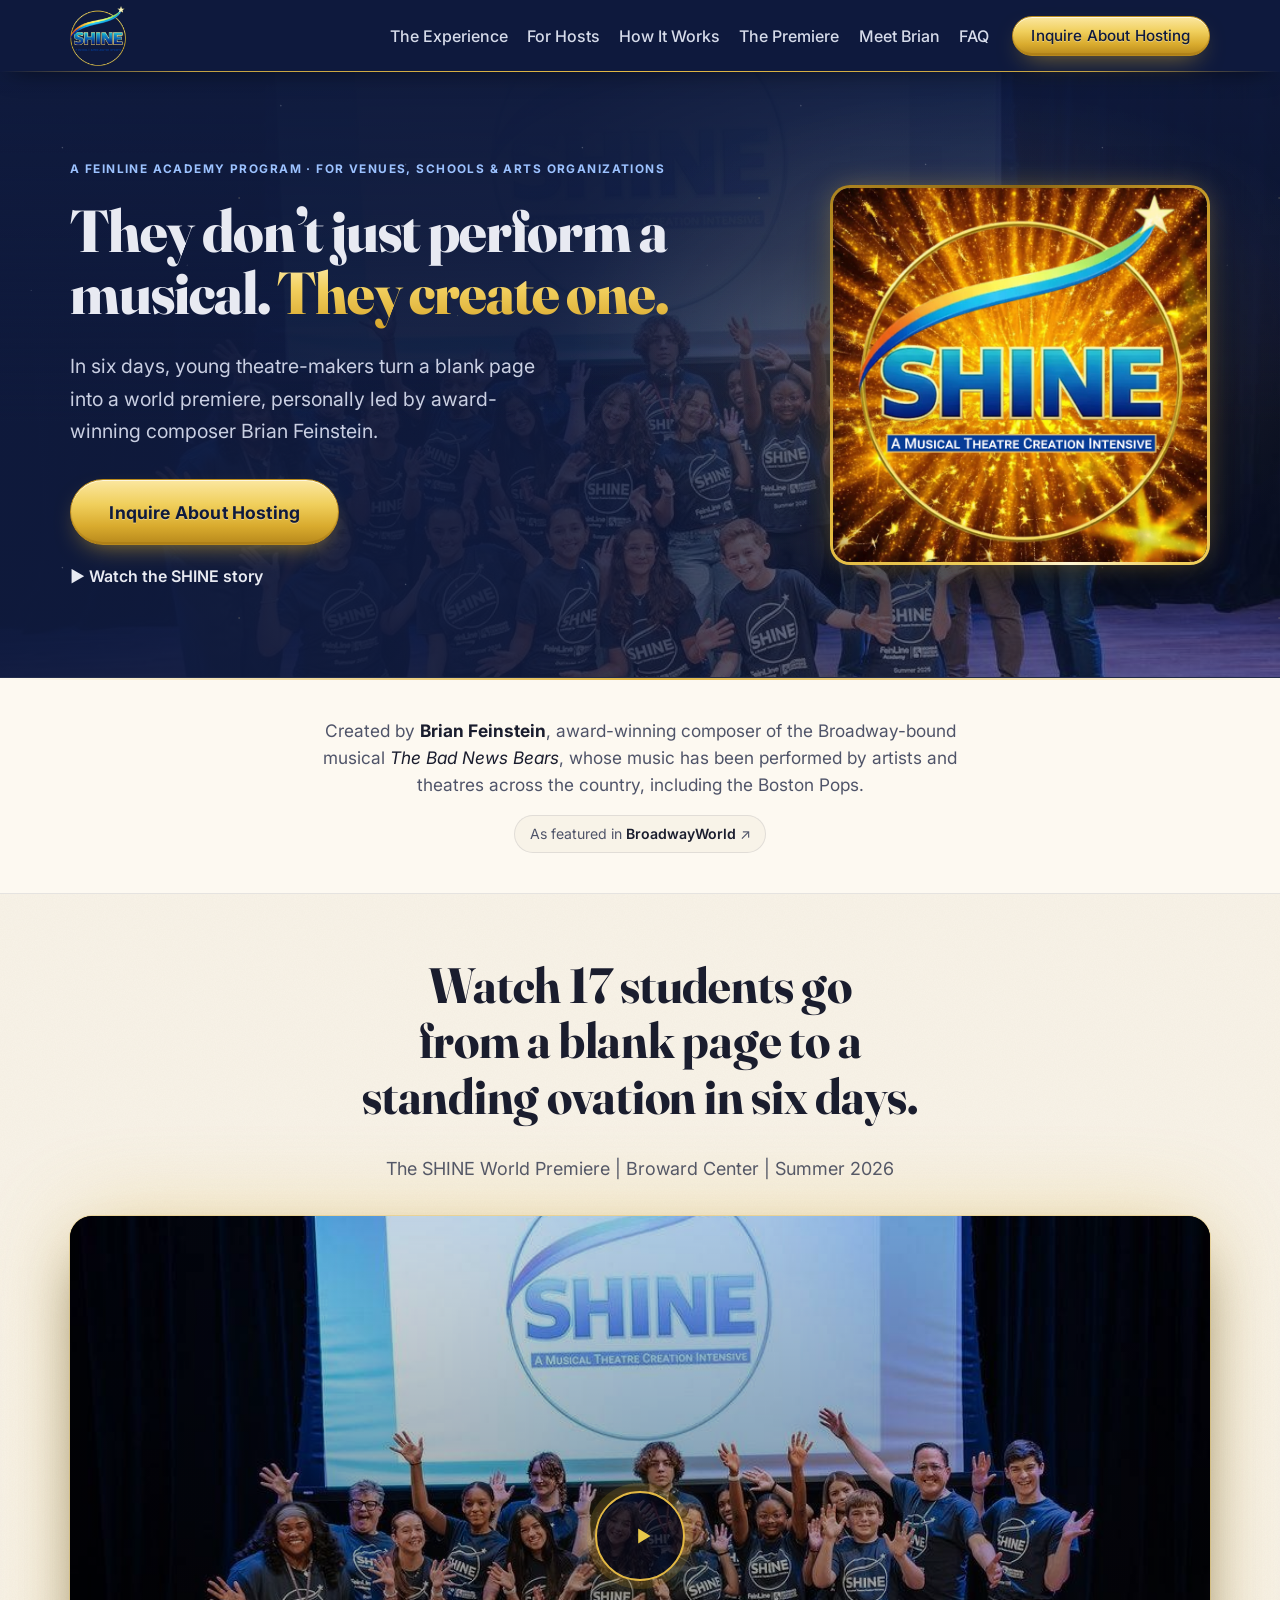
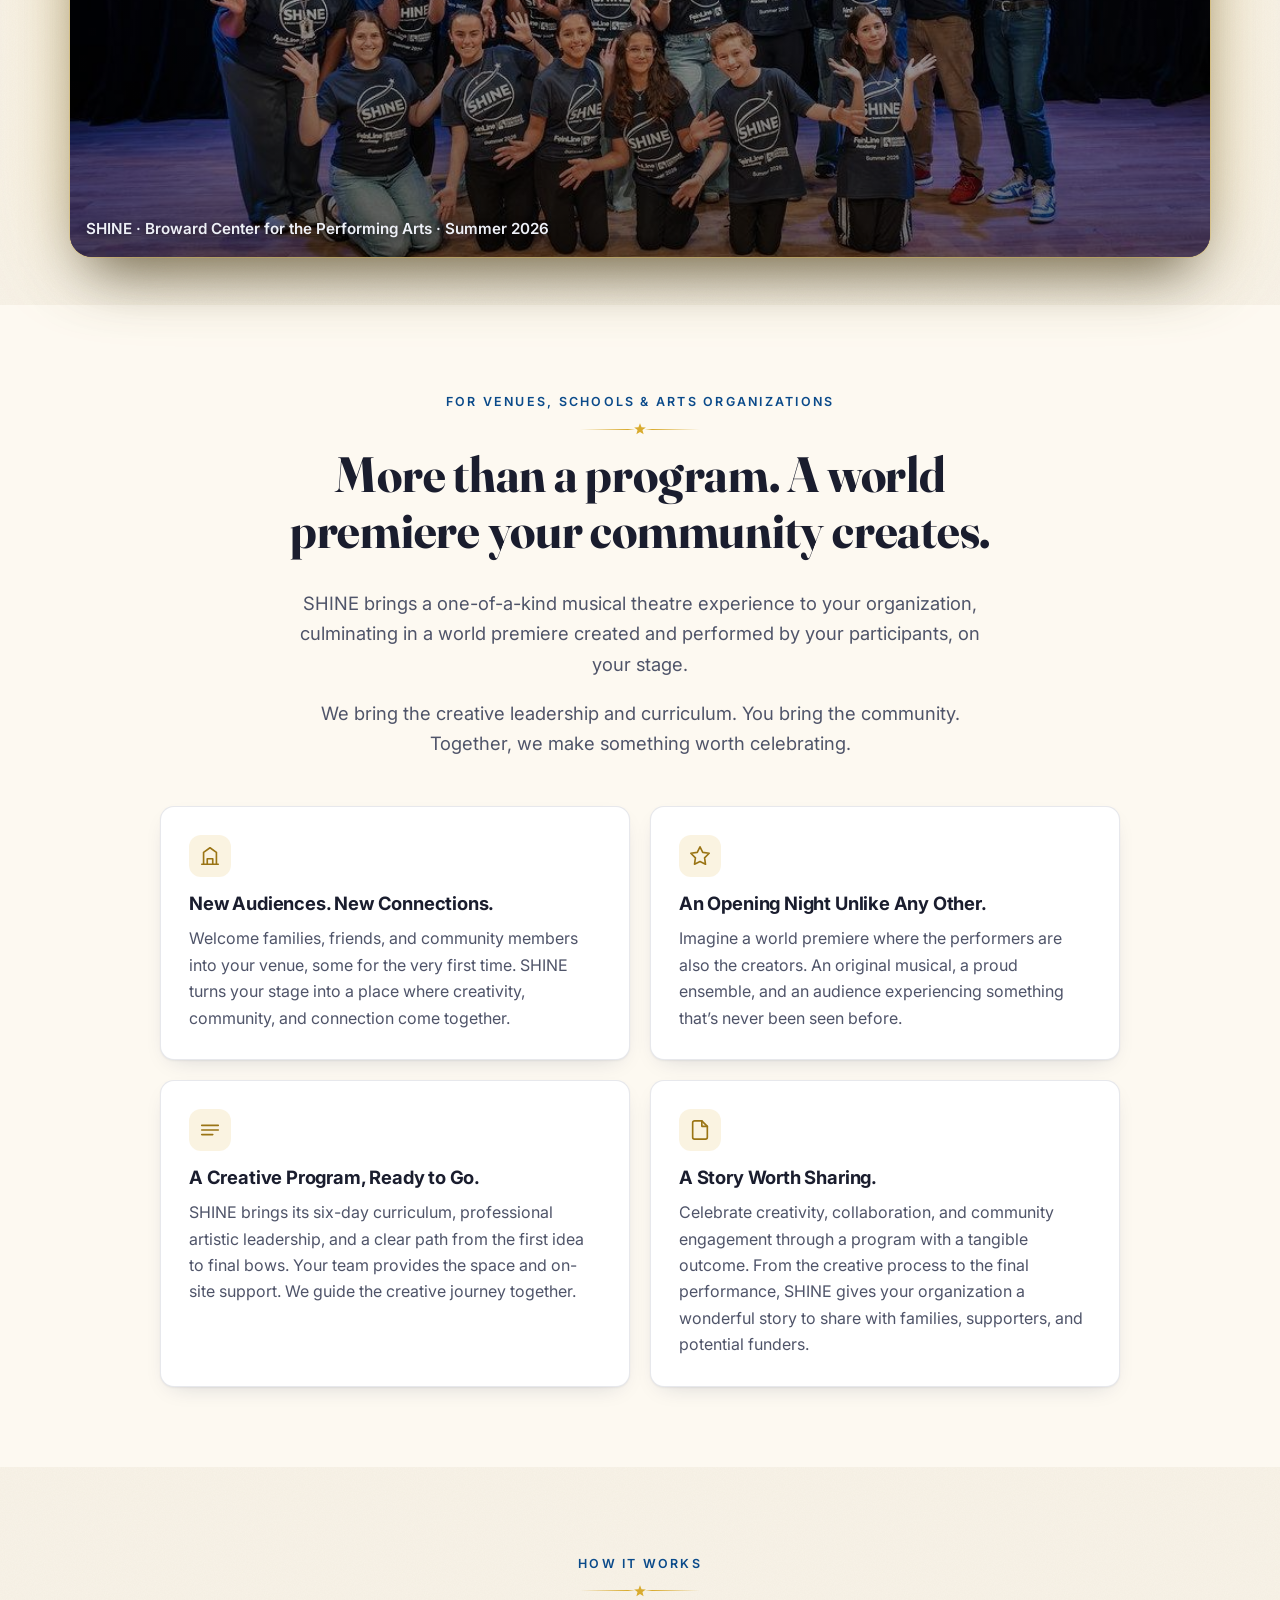
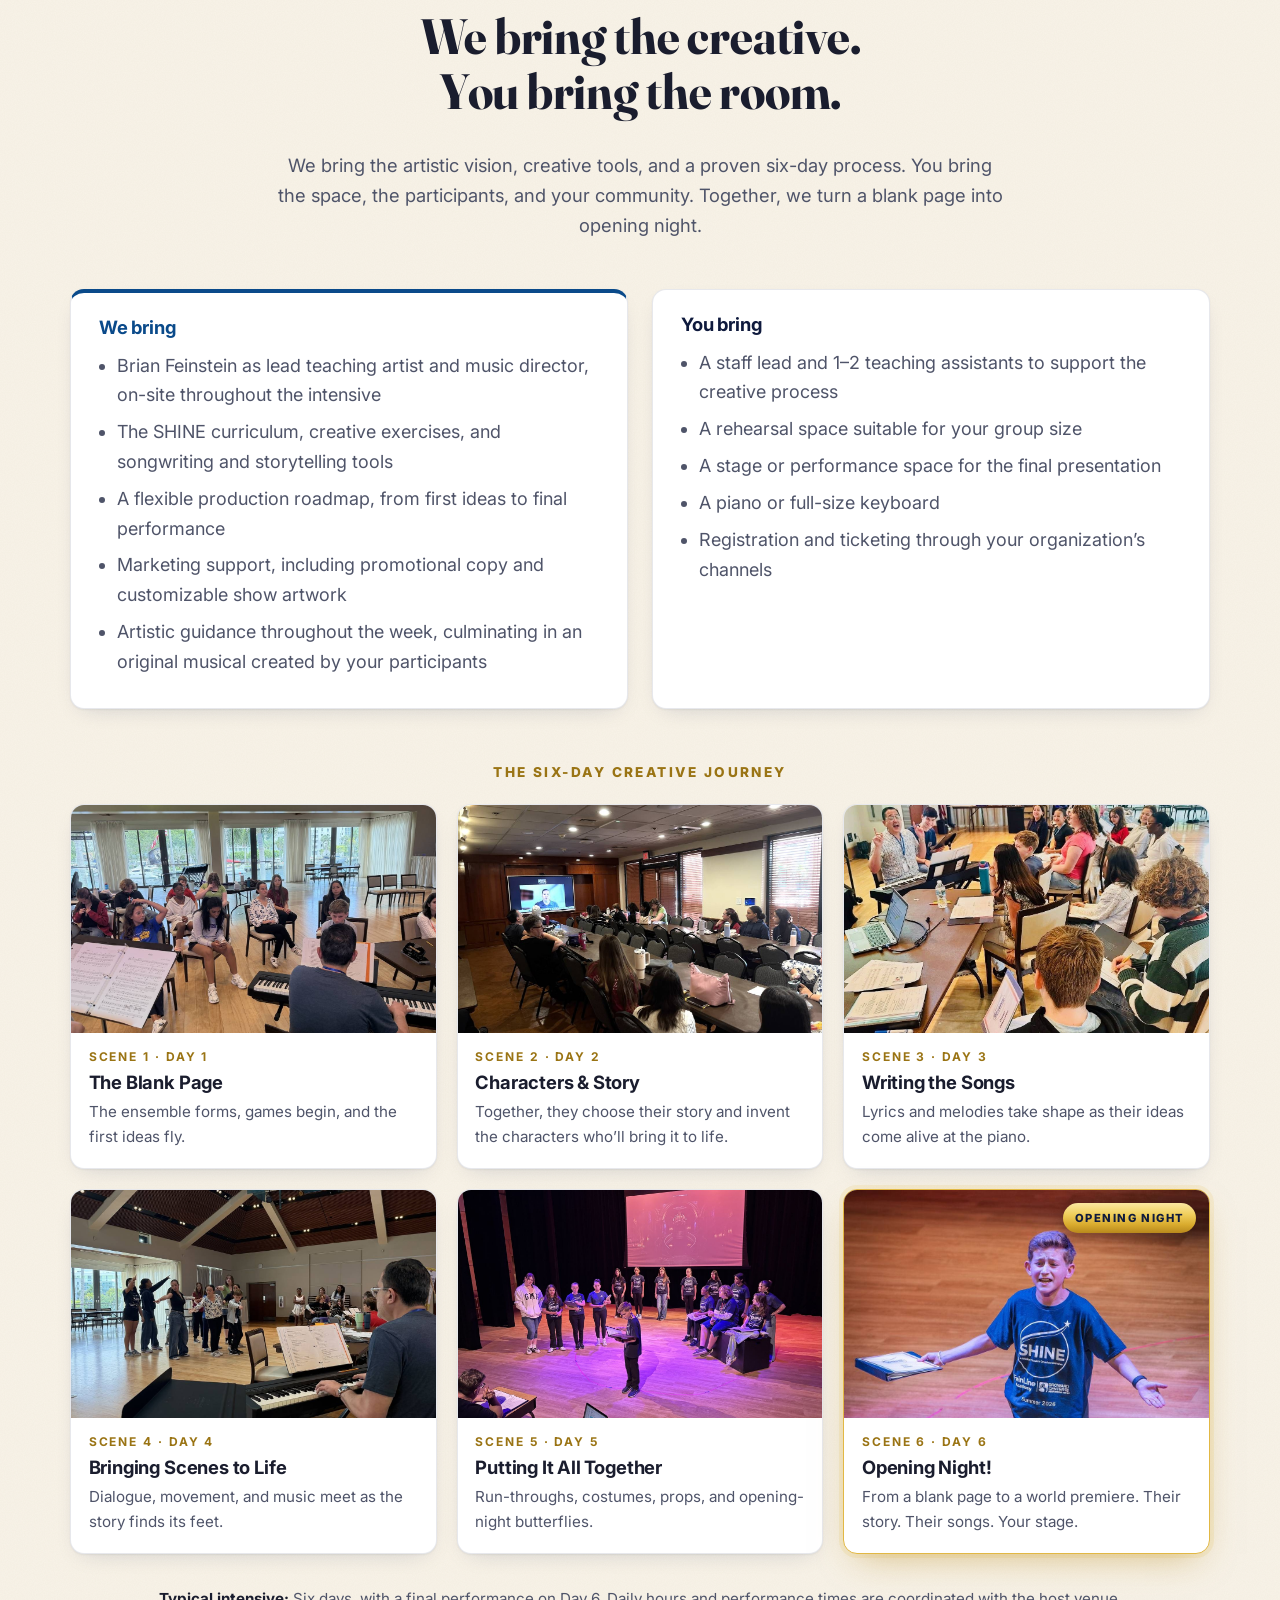
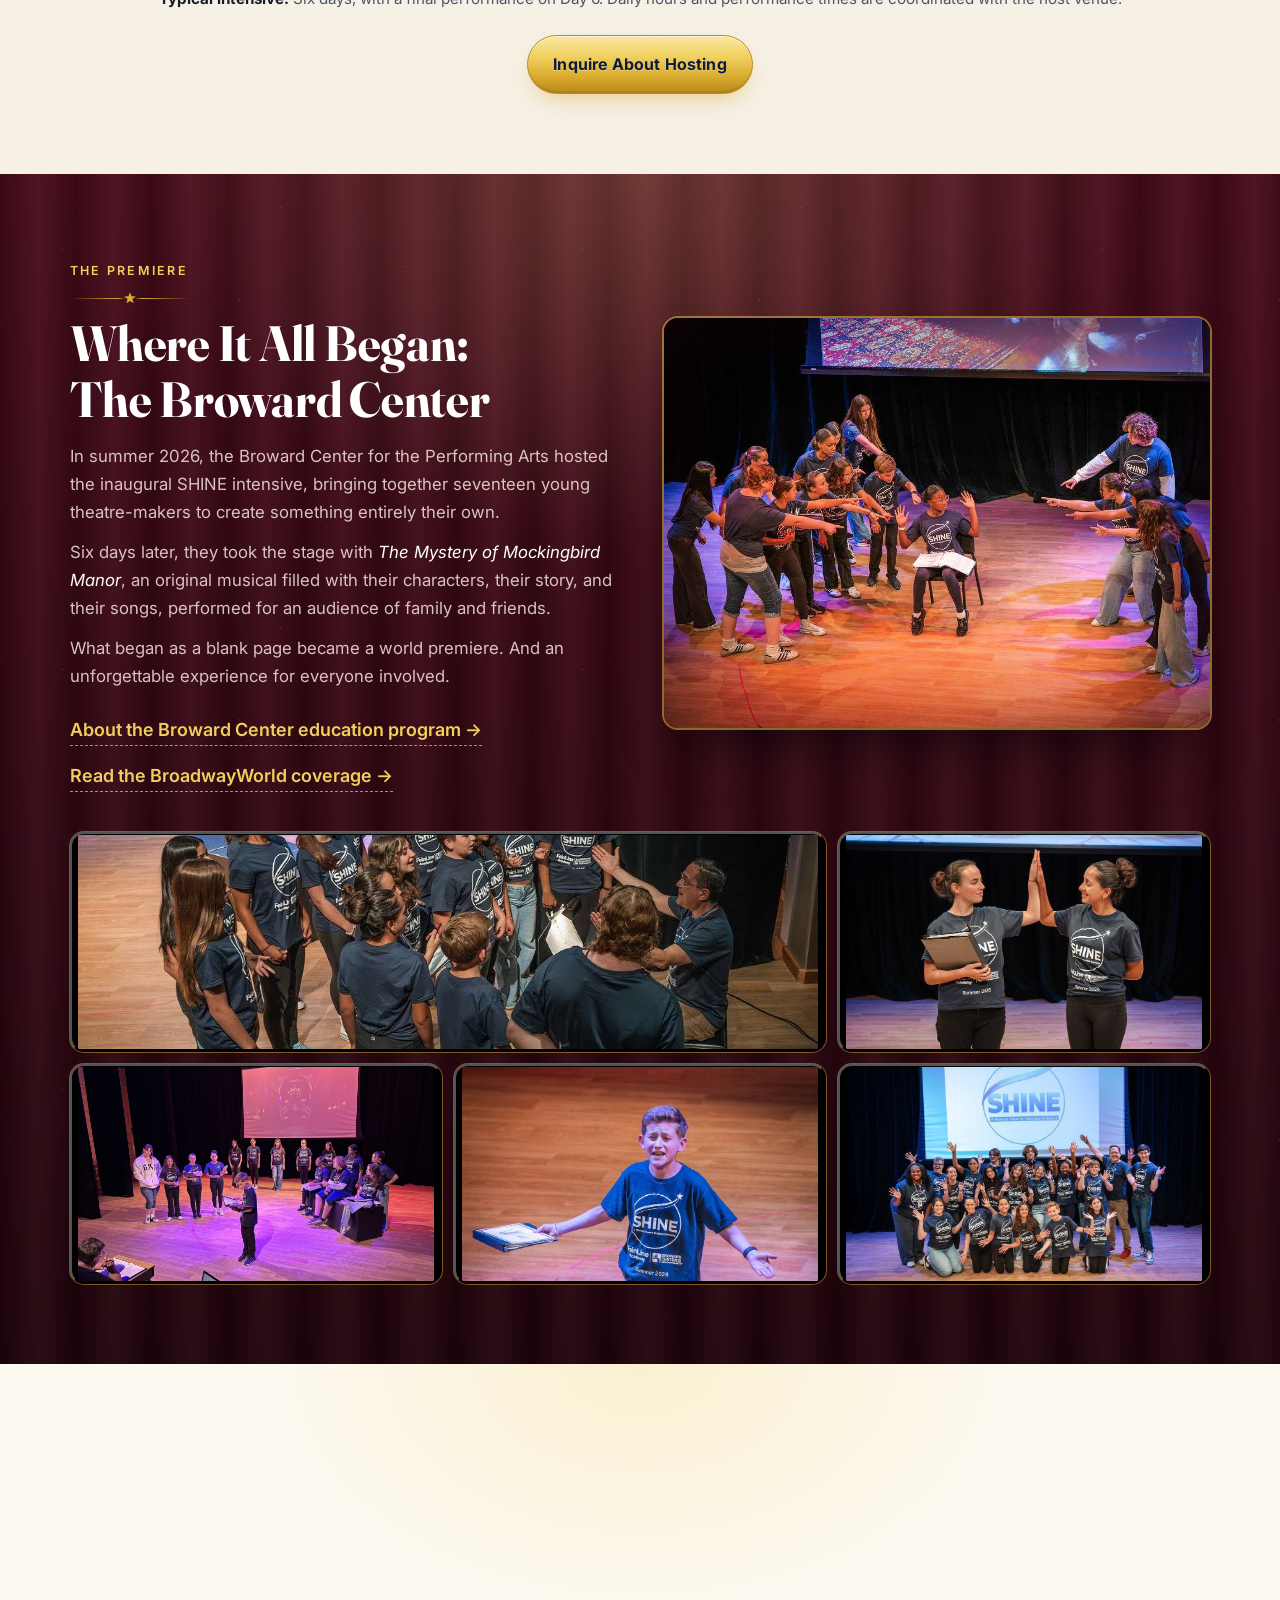
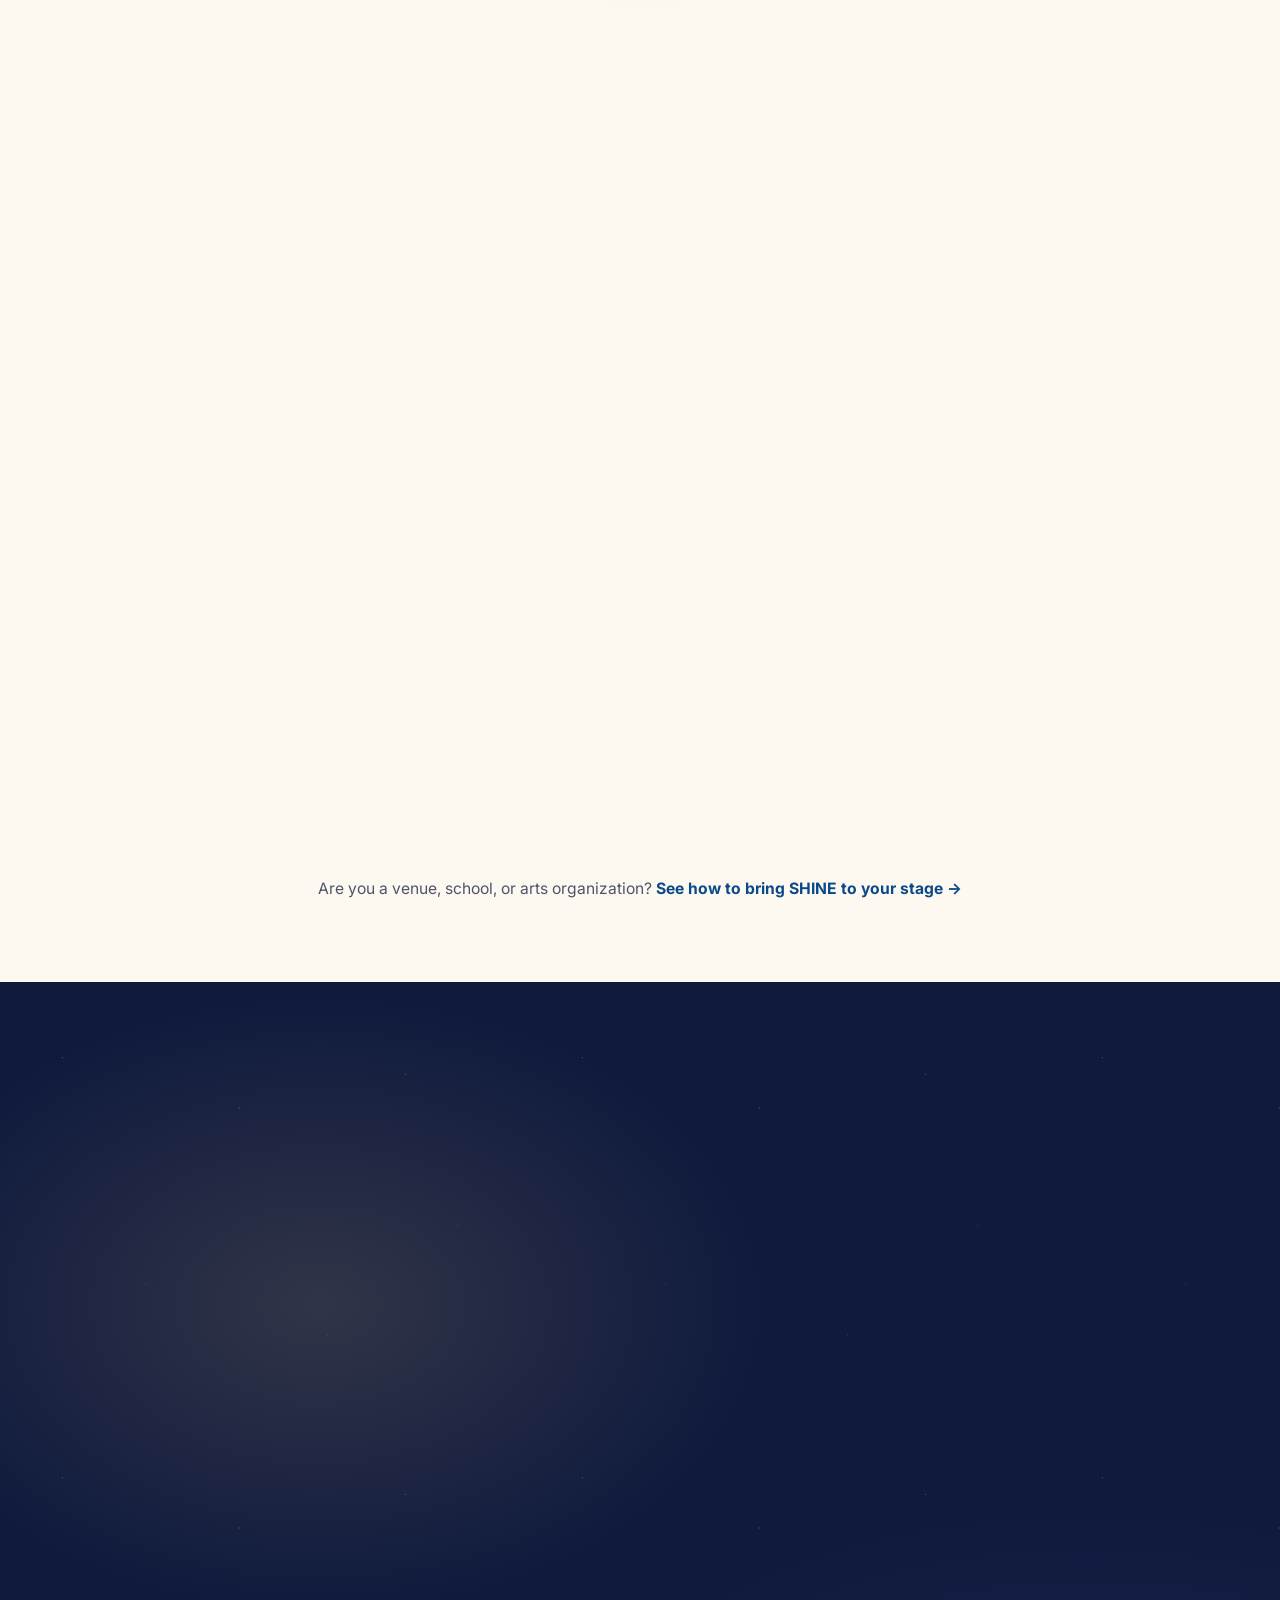
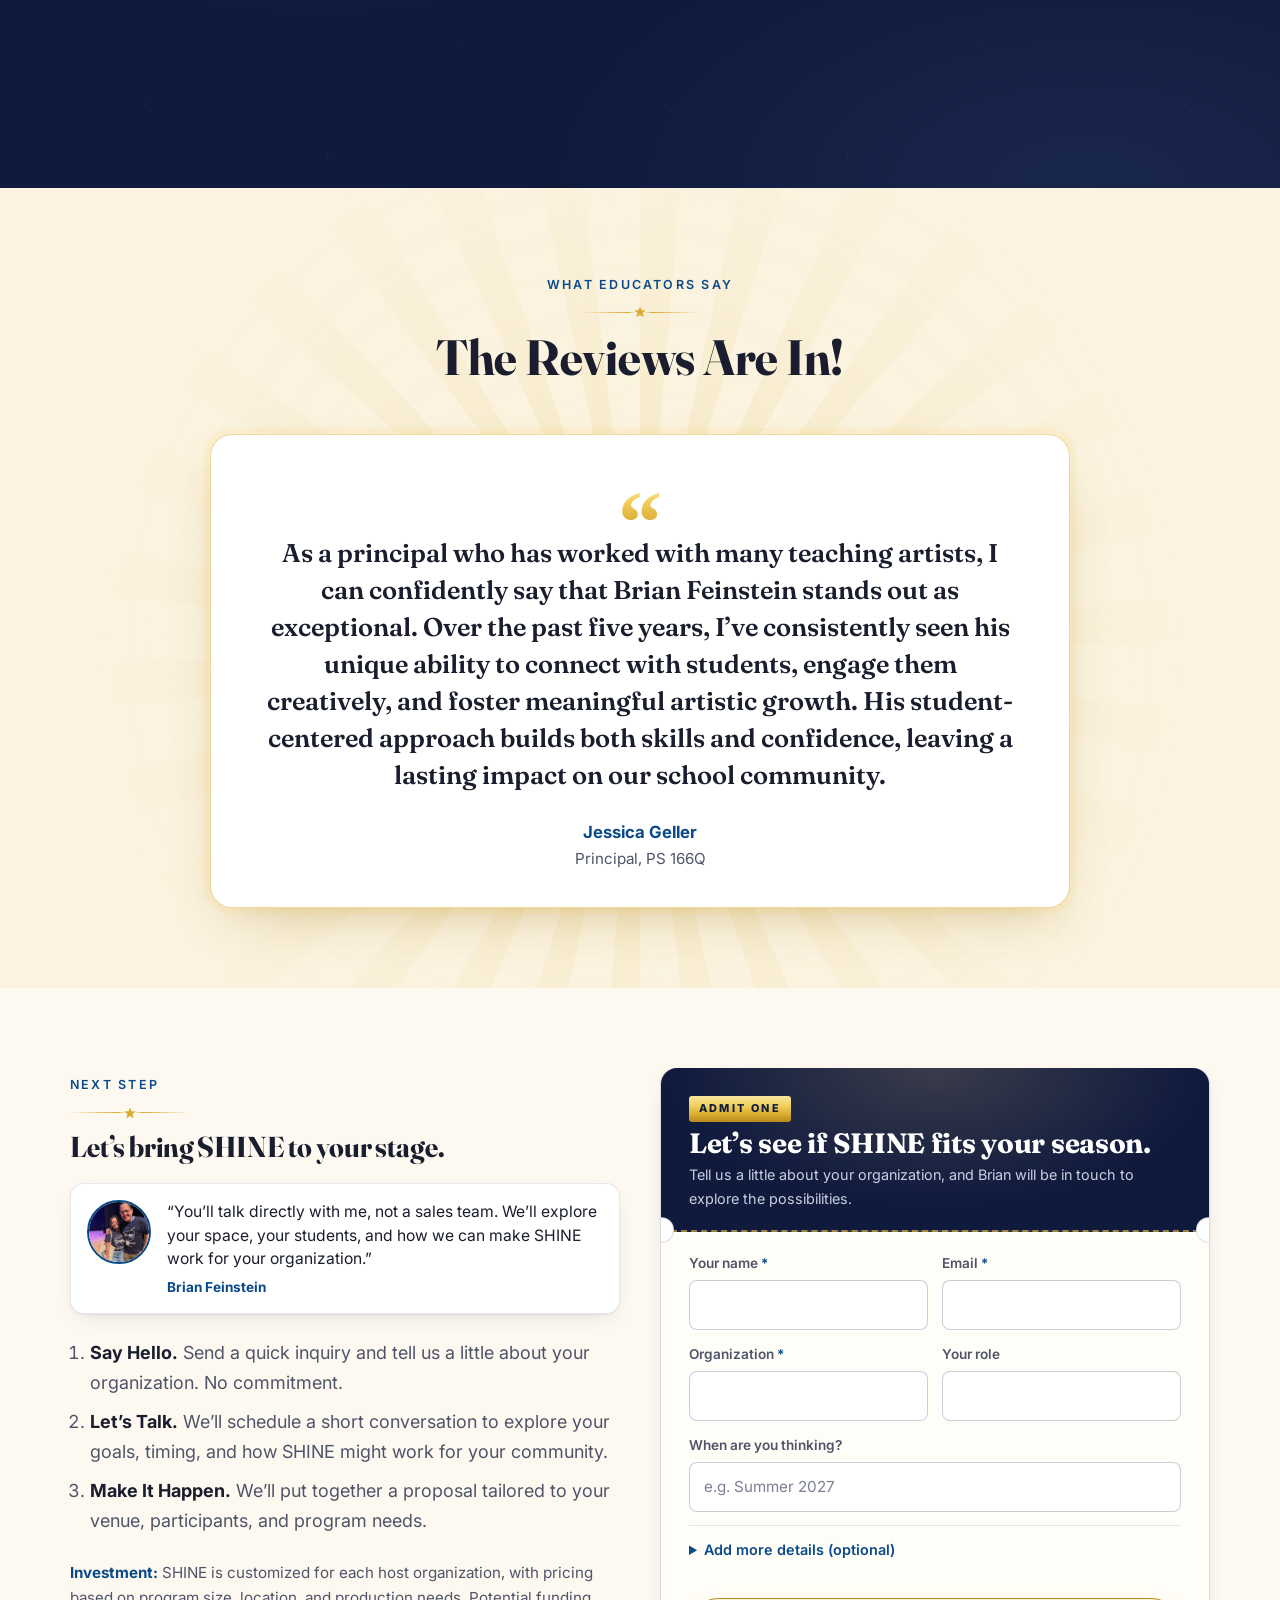
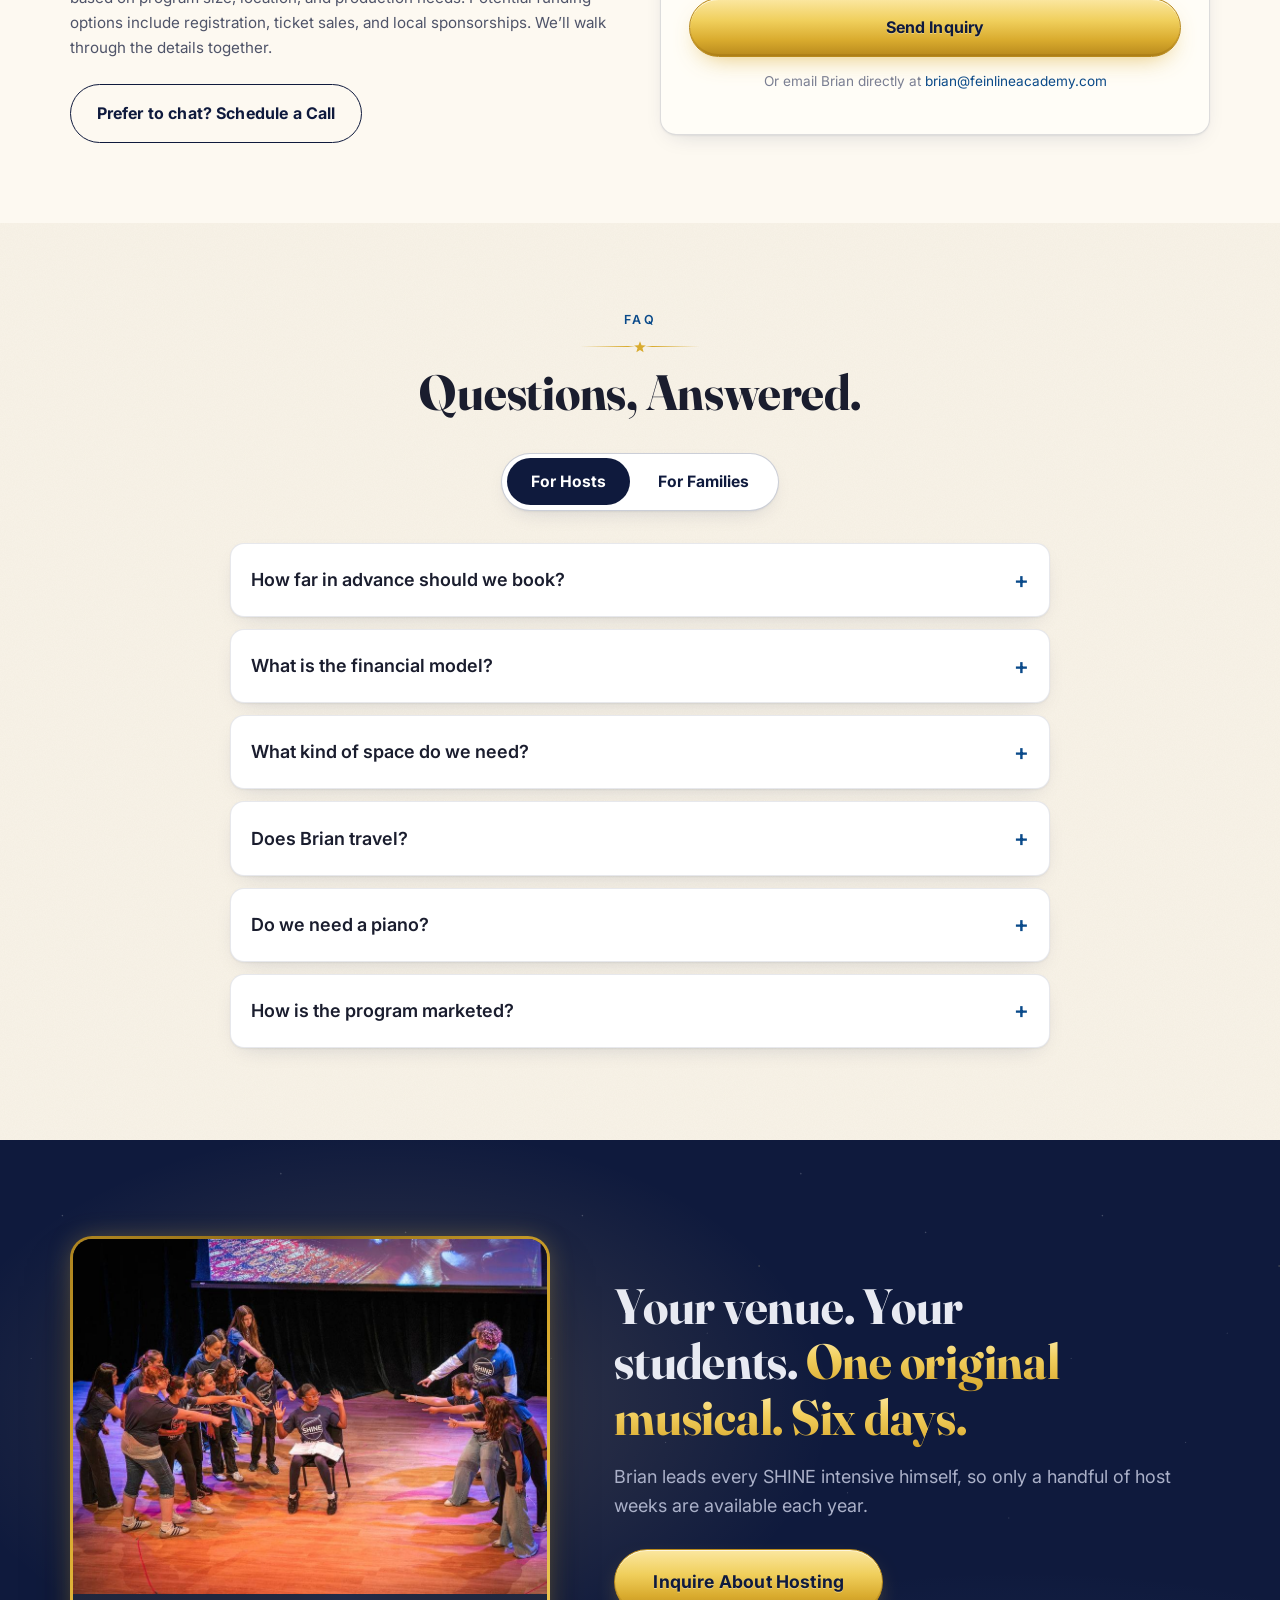
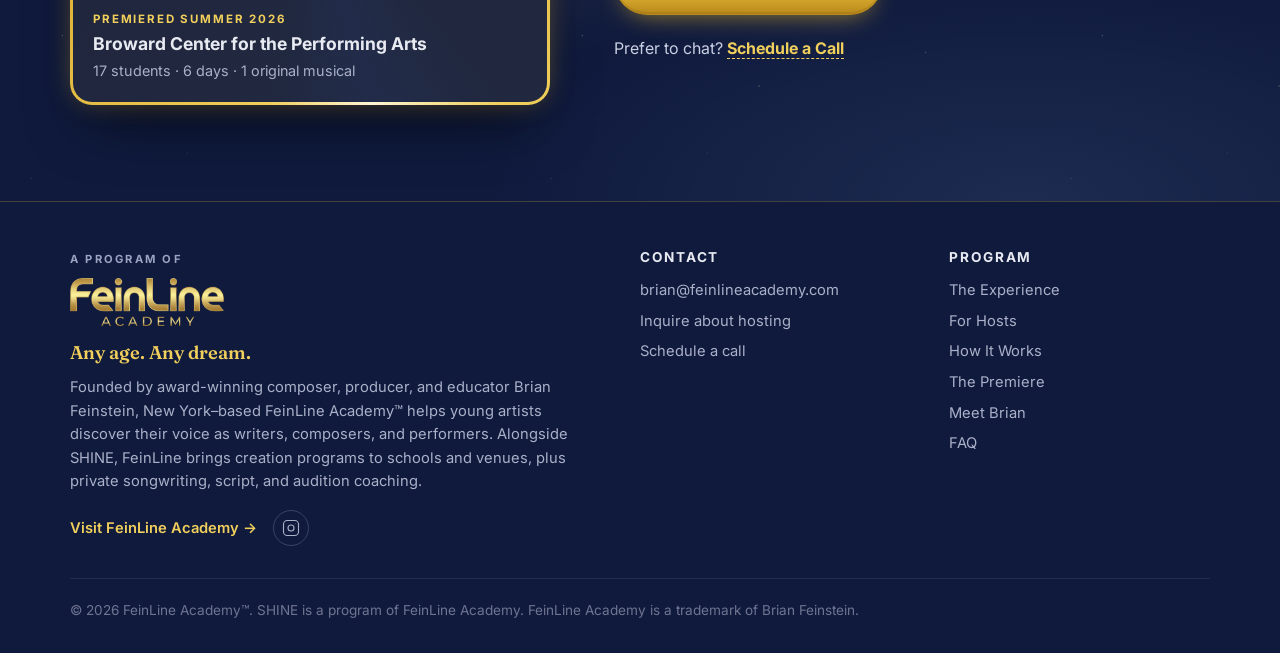
==== commit d078821f: "Separate nav from hero with gold hairline and soft shadow" ====
--- a/index.html
+++ b/index.html
@@ -18,7 +18,7 @@
   <link rel="preconnect" href="https://fonts.googleapis.com" />
   <link rel="preconnect" href="https://fonts.gstatic.com" crossorigin />
   <link rel="stylesheet" href="https://fonts.googleapis.com/css2?family=Inter:wght@400;500;600;700;800&family=Fraunces:ital,opsz,wght@0,9..144,600;0,9..144,700;1,9..144,600;1,9..144,700&display=swap" />
-  <link rel="stylesheet" href="styles.css?v=rev4" />
+  <link rel="stylesheet" href="styles.css?v=rev5" />
 
   <script type="application/ld+json">
   {
--- a/styles.css
+++ b/styles.css
@@ -2653,3 +2653,17 @@
 .section--navy .brian__bio { color: rgba(251,246,234,0.84); }
 .section--navy .brian__bio em { color: var(--ivory); }
 .section--navy .brian__photo { box-shadow: 0 0 0 2px rgba(226,184,68,0.5), 0 24px 50px -18px rgba(0,0,0,0.7); }
+
+/* Nav/hero separation: always-on gold hairline + soft shadow */
+.nav {
+  border-bottom: 0;
+  box-shadow: 0 10px 24px -12px rgba(0,0,0,0.55);
+}
+.nav::after {
+  content: "";
+  position: absolute;
+  left: 0; right: 0; bottom: 0;
+  height: 1px;
+  background: linear-gradient(90deg, transparent, rgba(226,184,68,0.85) 15%, #e2b844 50%, rgba(226,184,68,0.85) 85%, transparent);
+  pointer-events: none;
+}
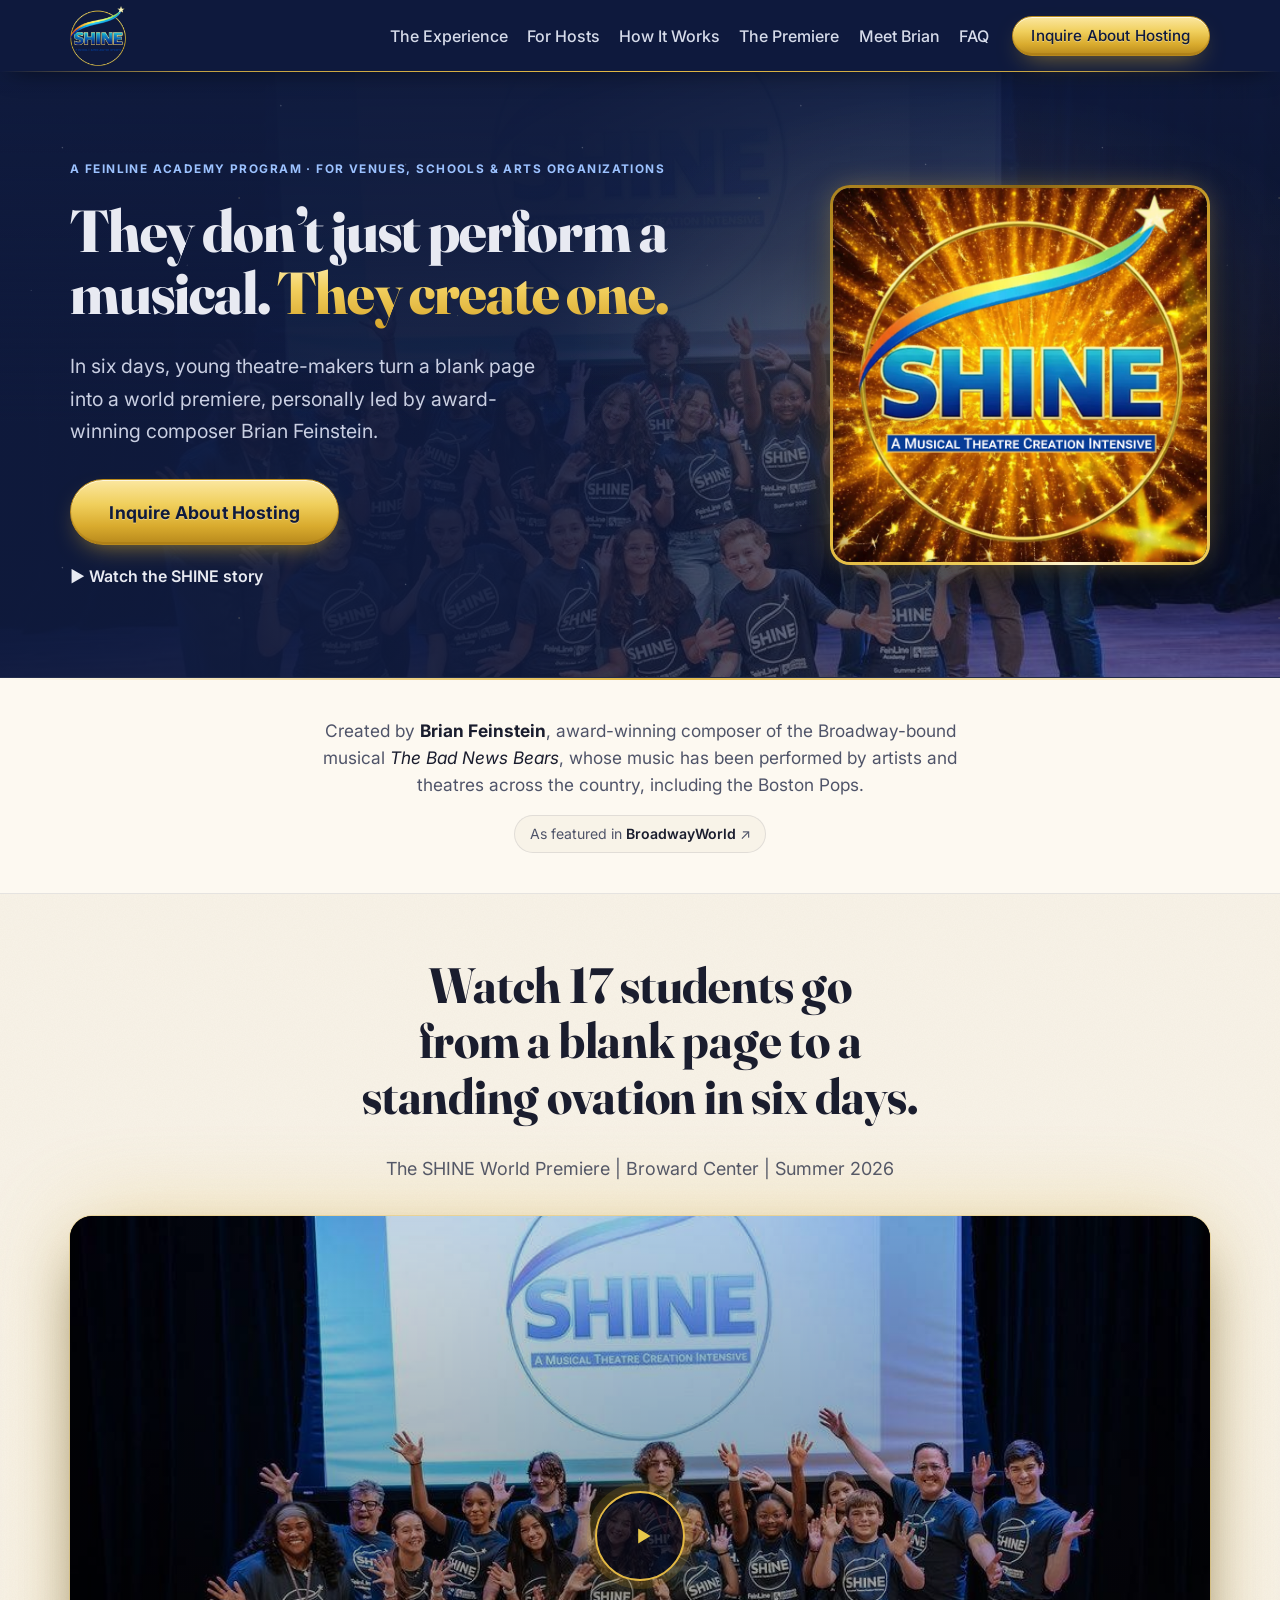
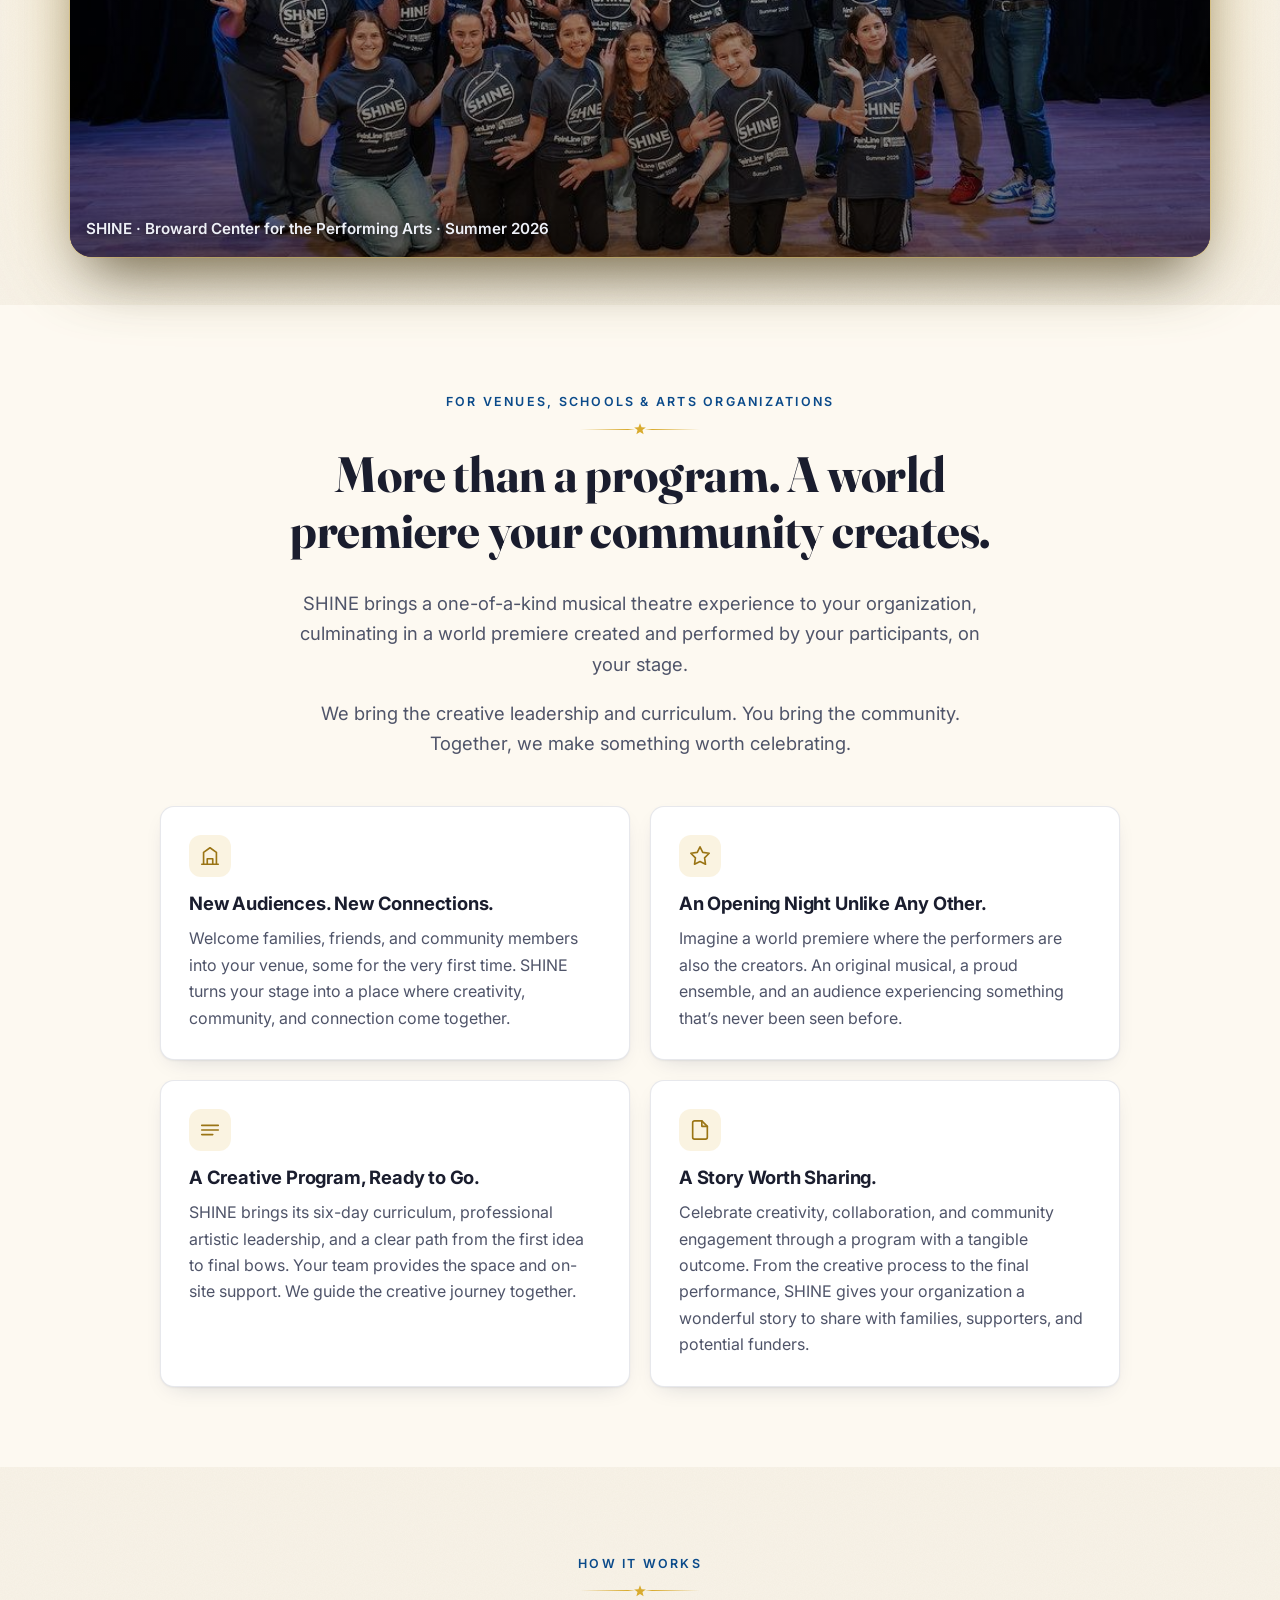
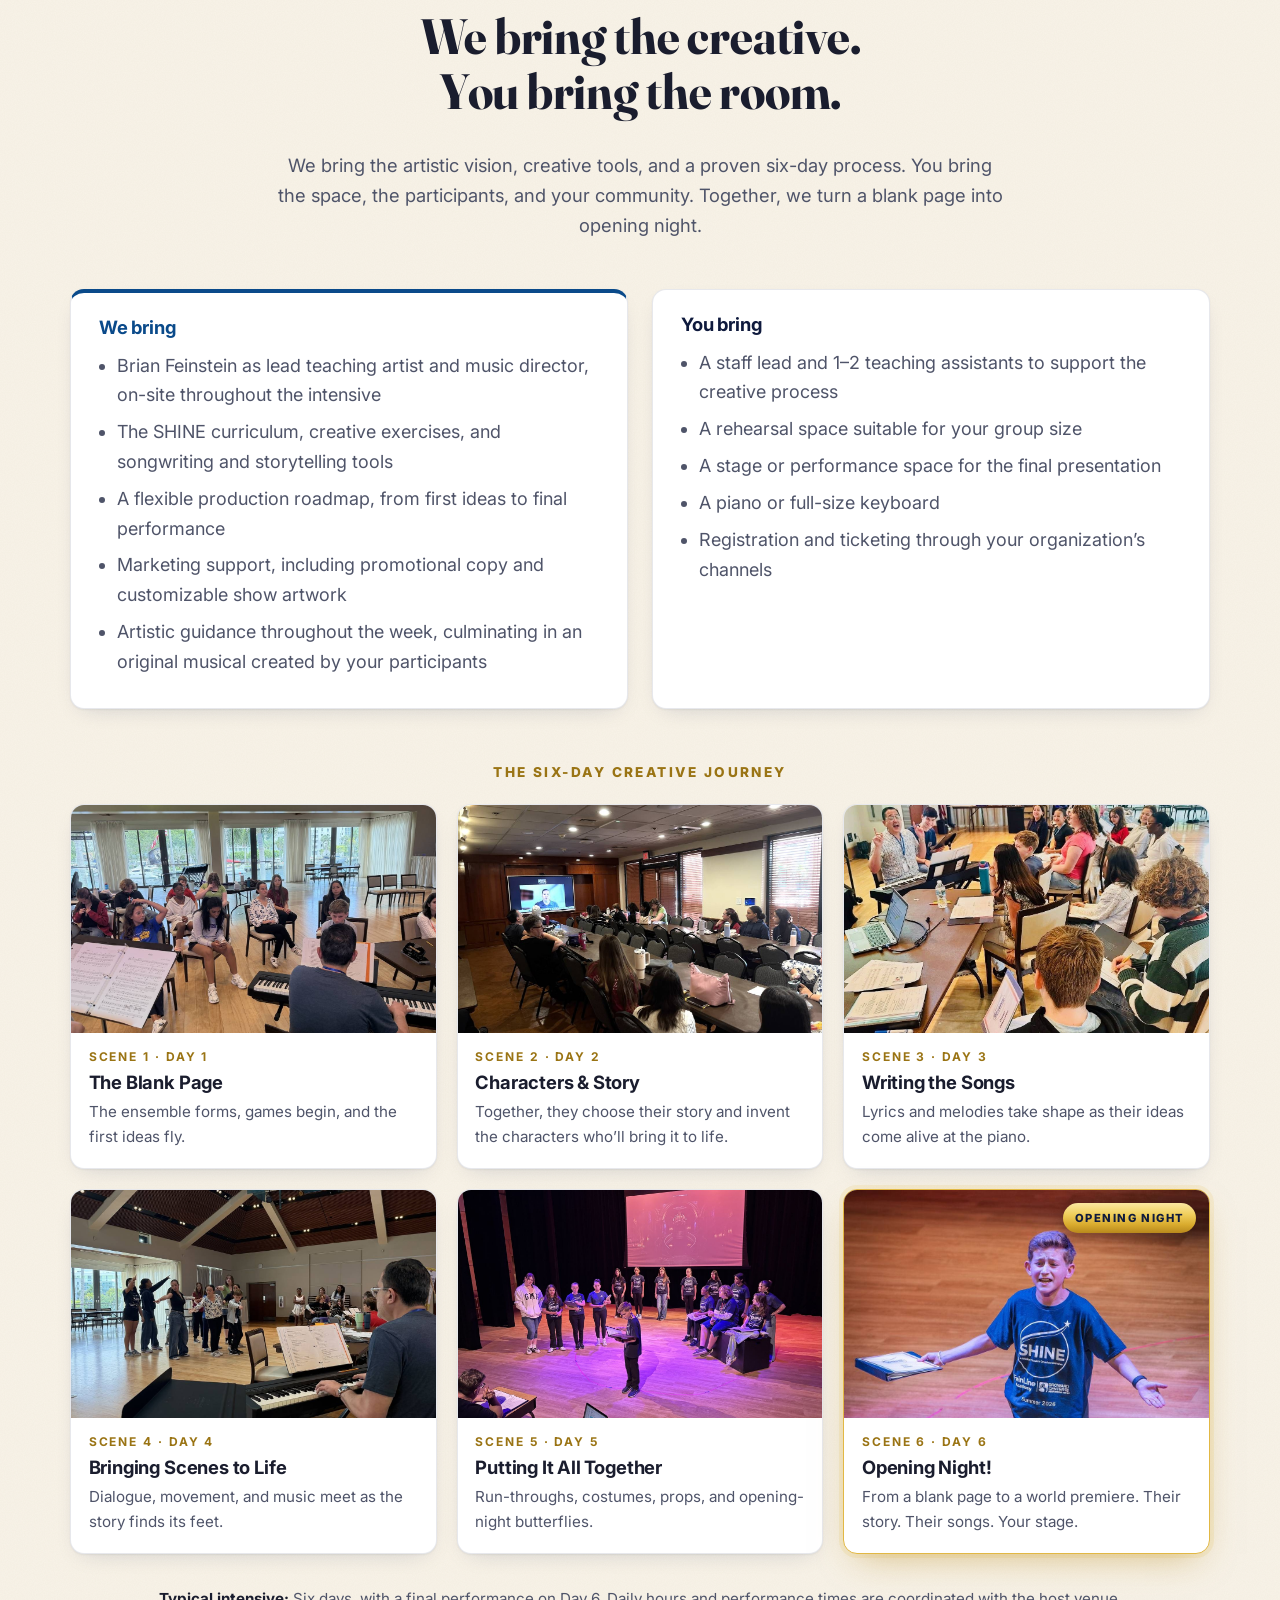
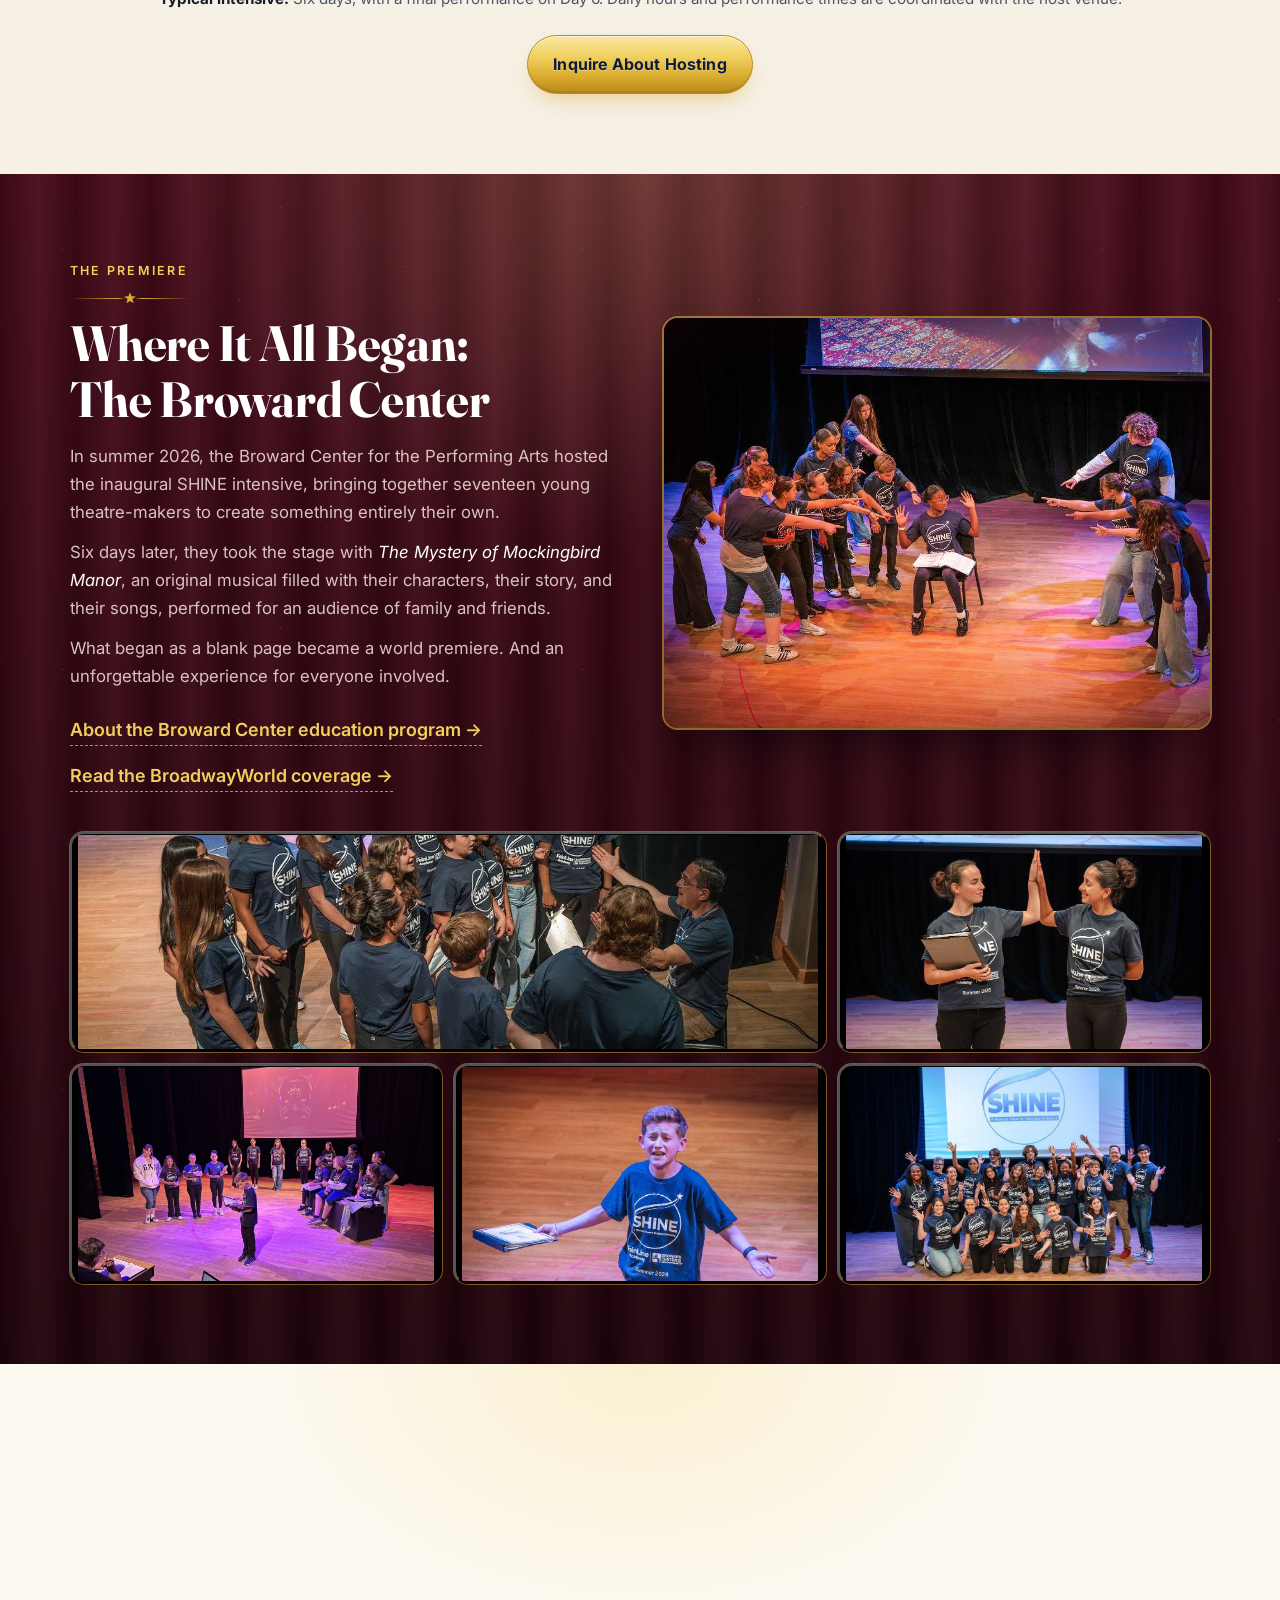
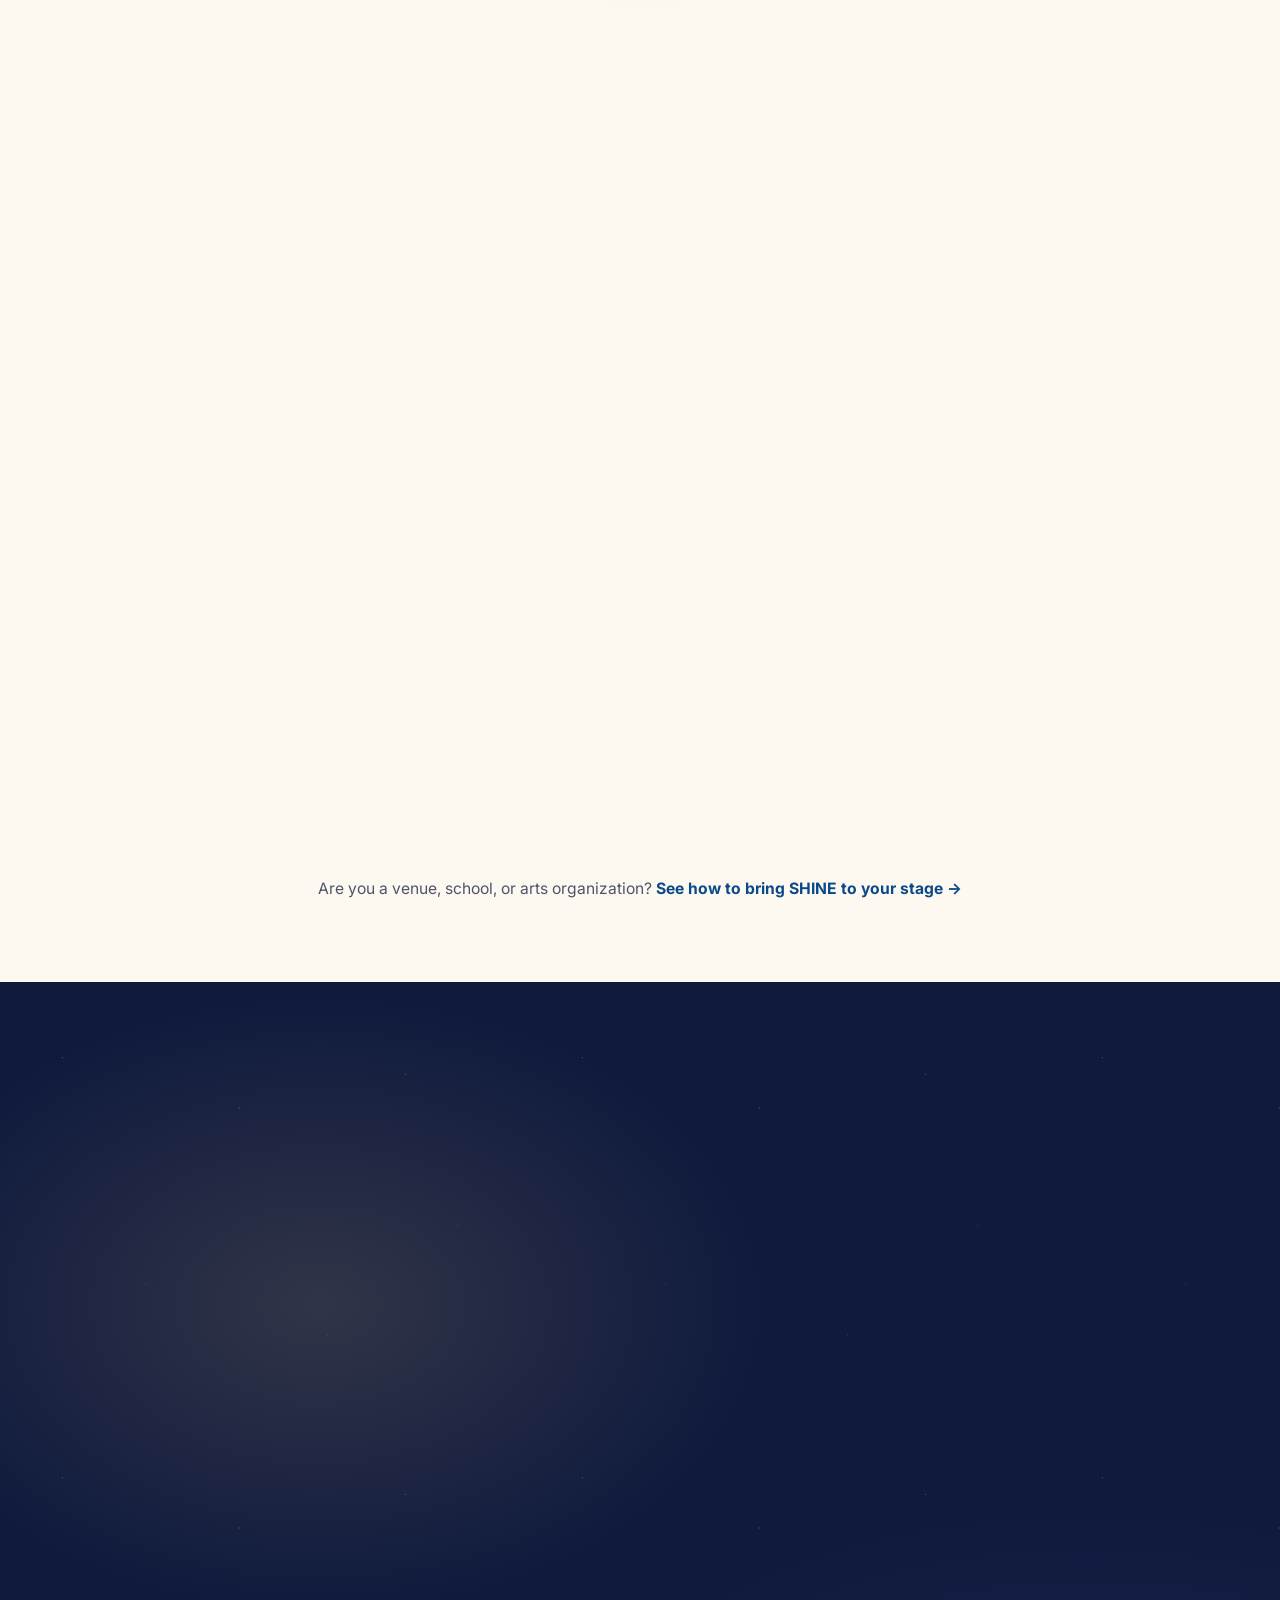
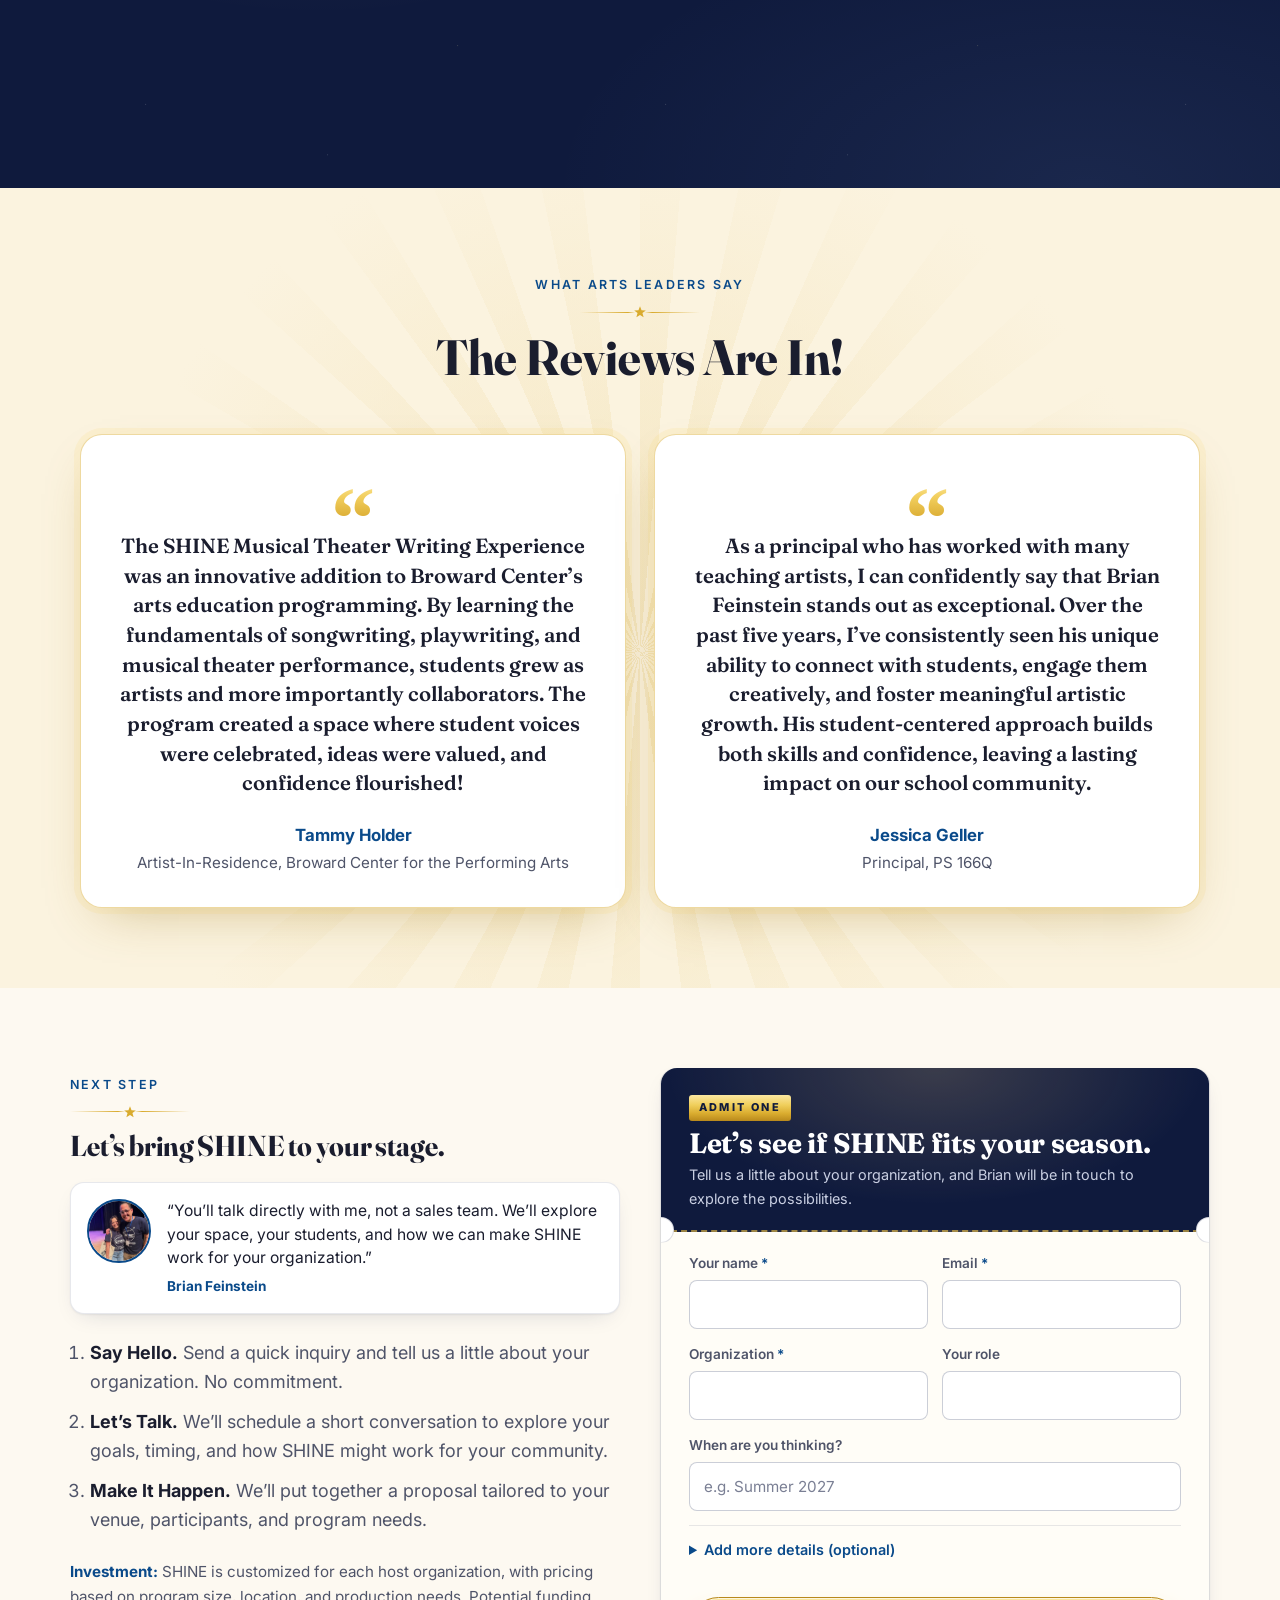
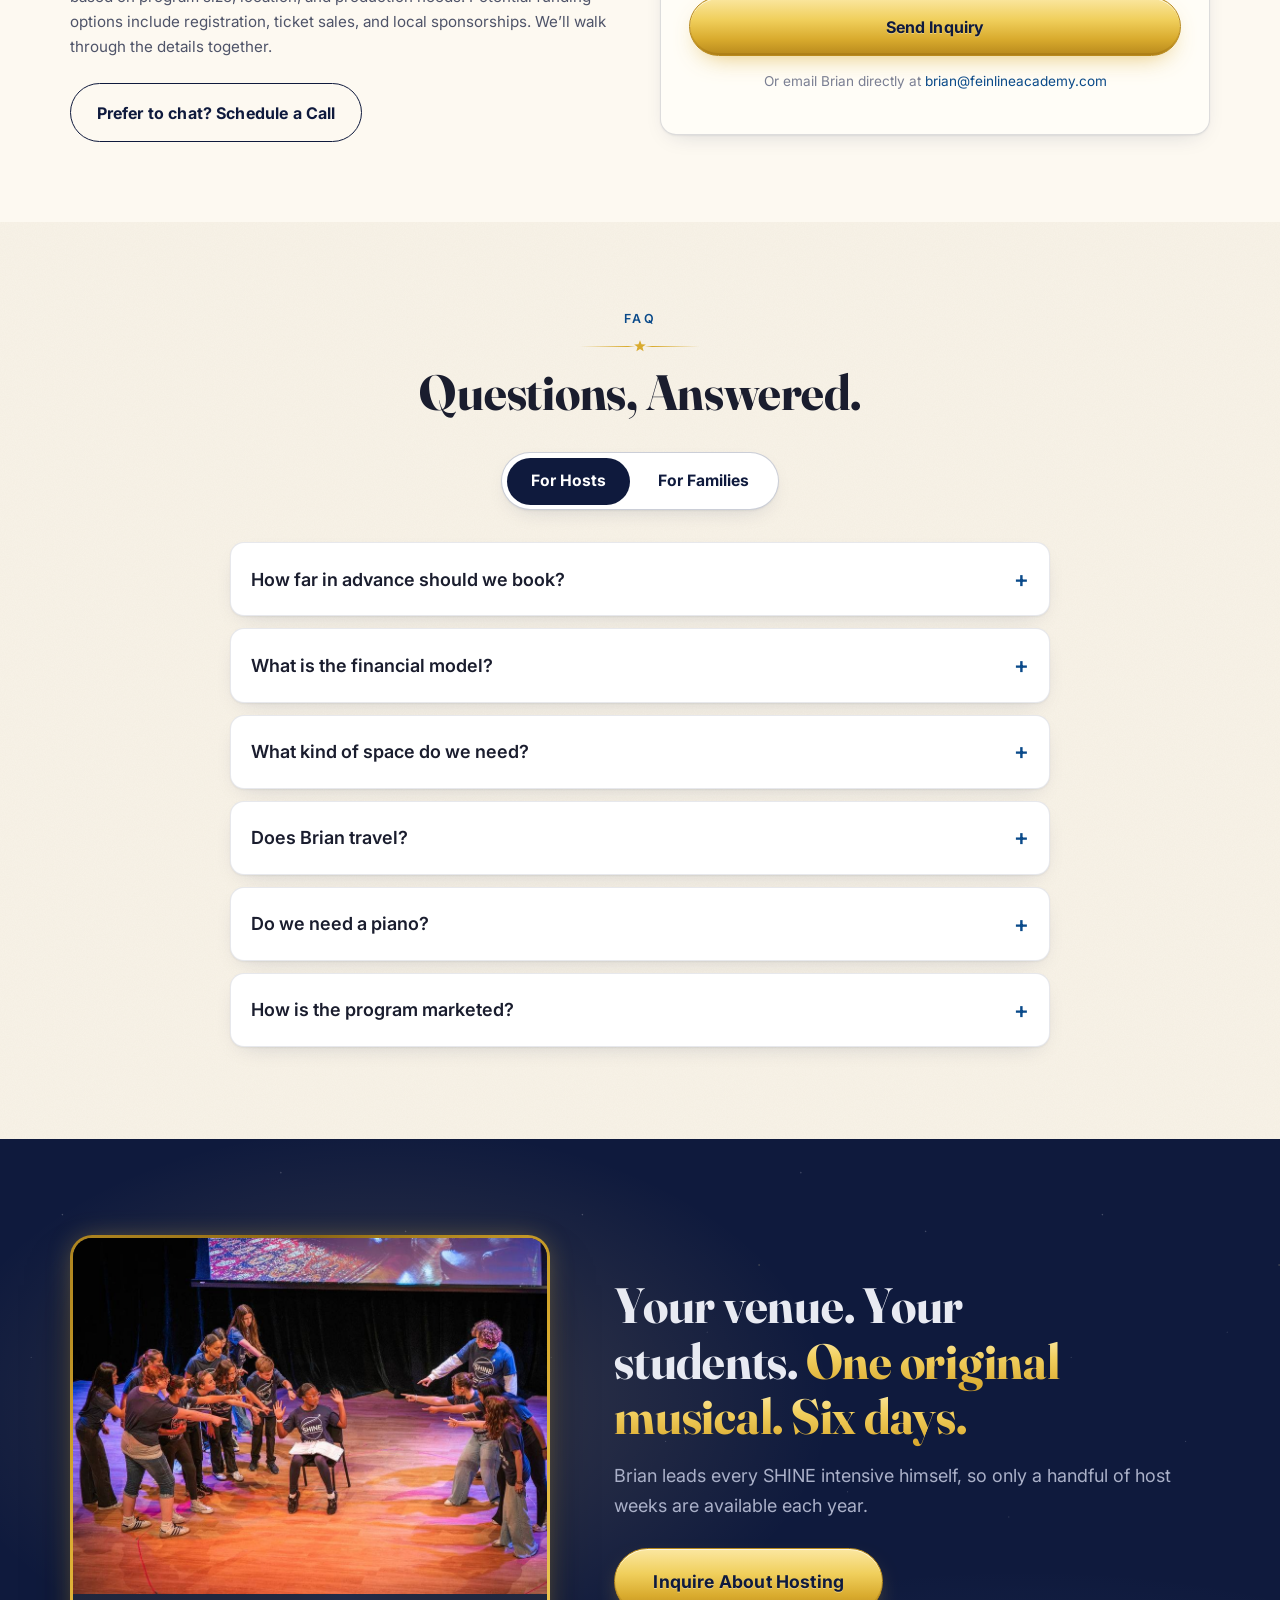
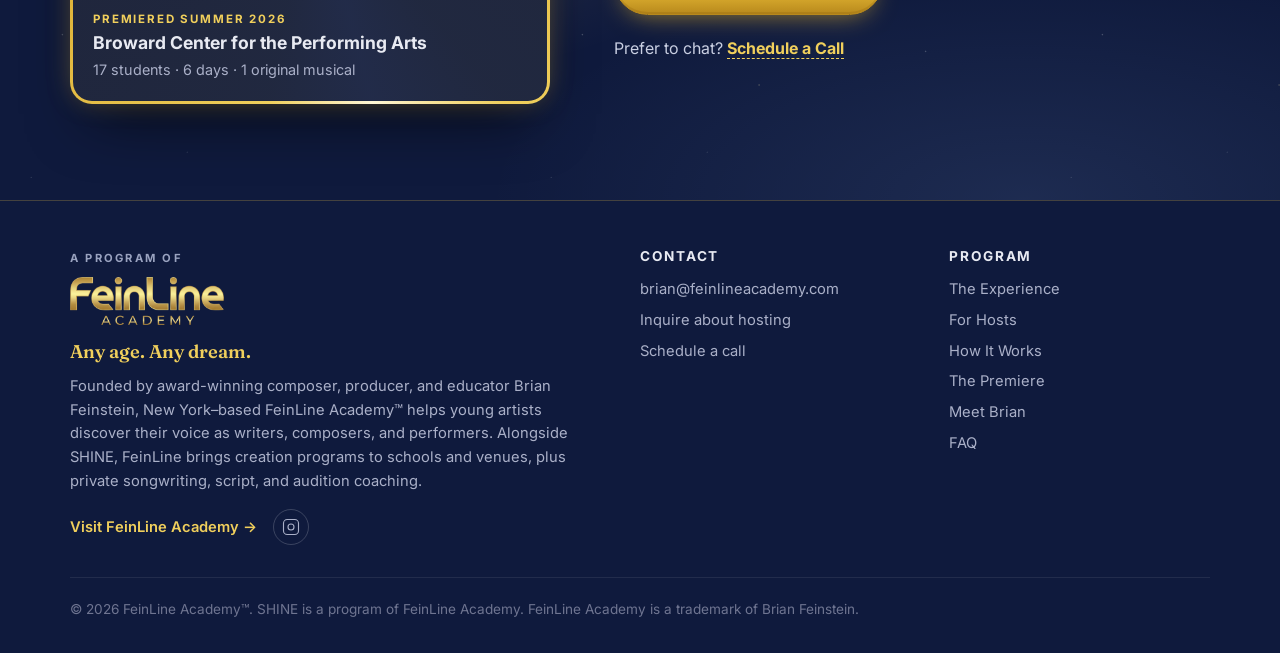
==== commit e1469d42: "Add Tammy Holder (Broward Center) testimonial beside Jessica's Pair the two featured quotes side by " ====
--- a/index.html
+++ b/index.html
@@ -278,7 +278,7 @@
             <p class="case__narrative">
               What began as a blank page became a world premiere. And an unforgettable experience for everyone involved.
             </p>
-            <!-- Re-enable when the Broward presenter quote arrives -->
+            <!-- Unused: Tammy Holder's Broward quote lives in Testimonials instead, to avoid repeating it -->
             <div class="case__quote" data-pending hidden>
               <blockquote>“[Host/presenter quote]”</blockquote>
               <cite>- [Name and title], Broward Center for the Performing Arts</cite>
@@ -410,23 +410,25 @@
     <section class="section section--light" id="testimonials">
       <div class="container">
         <div class="section__head">
-          <div class="section__eyebrow">What educators say</div>
+          <div class="section__eyebrow">What arts leaders say</div>
           <h2>The Reviews Are In!</h2>
         </div>
 
-        <figure class="quote-feature">
-          <span class="quote-feature__mark" aria-hidden="true">“</span>
-          <blockquote>As a principal who has worked with many teaching artists, I can confidently say that Brian Feinstein stands out as exceptional. Over the past five years, I’ve consistently seen his unique ability to connect with students, engage them creatively, and foster meaningful artistic growth. His student-centered approach builds both skills and confidence, leaving a lasting impact on our school community.</blockquote>
-          <figcaption><strong>Jessica Geller</strong>Principal, PS 166Q</figcaption>
-        </figure>
-
-        <!-- Re-enable this grid when presenter, parent, and student quotes arrive -->
+        <div class="quote-feature-pair">
+          <figure class="quote-feature">
+            <span class="quote-feature__mark" aria-hidden="true">“</span>
+            <blockquote>The SHINE Musical Theater Writing Experience was an innovative addition to Broward Center’s arts education programming. By learning the fundamentals of songwriting, playwriting, and musical theater performance, students grew as artists and more importantly collaborators. The program created a space where student voices were celebrated, ideas were valued, and confidence flourished!</blockquote>
+            <figcaption><strong>Tammy Holder</strong>Artist-In-Residence, Broward Center for the Performing Arts</figcaption>
+          </figure>
+          <figure class="quote-feature">
+            <span class="quote-feature__mark" aria-hidden="true">“</span>
+            <blockquote>As a principal who has worked with many teaching artists, I can confidently say that Brian Feinstein stands out as exceptional. Over the past five years, I’ve consistently seen his unique ability to connect with students, engage them creatively, and foster meaningful artistic growth. His student-centered approach builds both skills and confidence, leaving a lasting impact on our school community.</blockquote>
+            <figcaption><strong>Jessica Geller</strong>Principal, PS 166Q</figcaption>
+          </figure>
+        </div>
+
+        <!-- Re-enable this grid when parent and student quotes arrive -->
         <div class="testimonials" data-pending hidden>
-          <figure class="quote">
-            <span class="quote__mark" aria-hidden="true">“</span>
-            <blockquote class="quote__body">[Broward presenter quote]</blockquote>
-            <figcaption class="quote__cite"><strong>[Name]</strong>[Title], Broward Center</figcaption>
-          </figure>
           <figure class="quote">
             <span class="quote__mark" aria-hidden="true">“</span>
             <blockquote class="quote__body">[Parent quote]</blockquote>
--- a/styles.css
+++ b/styles.css
@@ -2572,6 +2572,28 @@
   box-shadow: 0 0 0 6px rgba(240,207,92,0.12), 0 20px 50px -22px rgba(154,116,20,0.45);
 }
 
+/* Two featured quotes side by side (presenter + educator); stack on smaller screens */
+.quote-feature-pair {
+  display: grid;
+  gap: 1.75rem;
+  max-width: 1120px;
+  margin: 0 auto;
+}
+.quote-feature-pair .quote-feature {
+  max-width: none;
+  margin: 0;
+  display: flex;
+  flex-direction: column;
+}
+.quote-feature-pair .quote-feature blockquote {
+  font-size: clamp(1.15rem, 1.6vw, 1.3rem);
+  flex: 1 1 auto;
+}
+@media (min-width: 901px) {
+  .quote-feature-pair { grid-template-columns: repeat(2, 1fr); }
+  .quote-feature-pair .quote-feature { padding: 2.5rem 2.25rem 2rem; }
+}
+
 @media (prefers-reduced-motion: reduce) {
   .hero__art.gold-frame { animation: none; }
 }
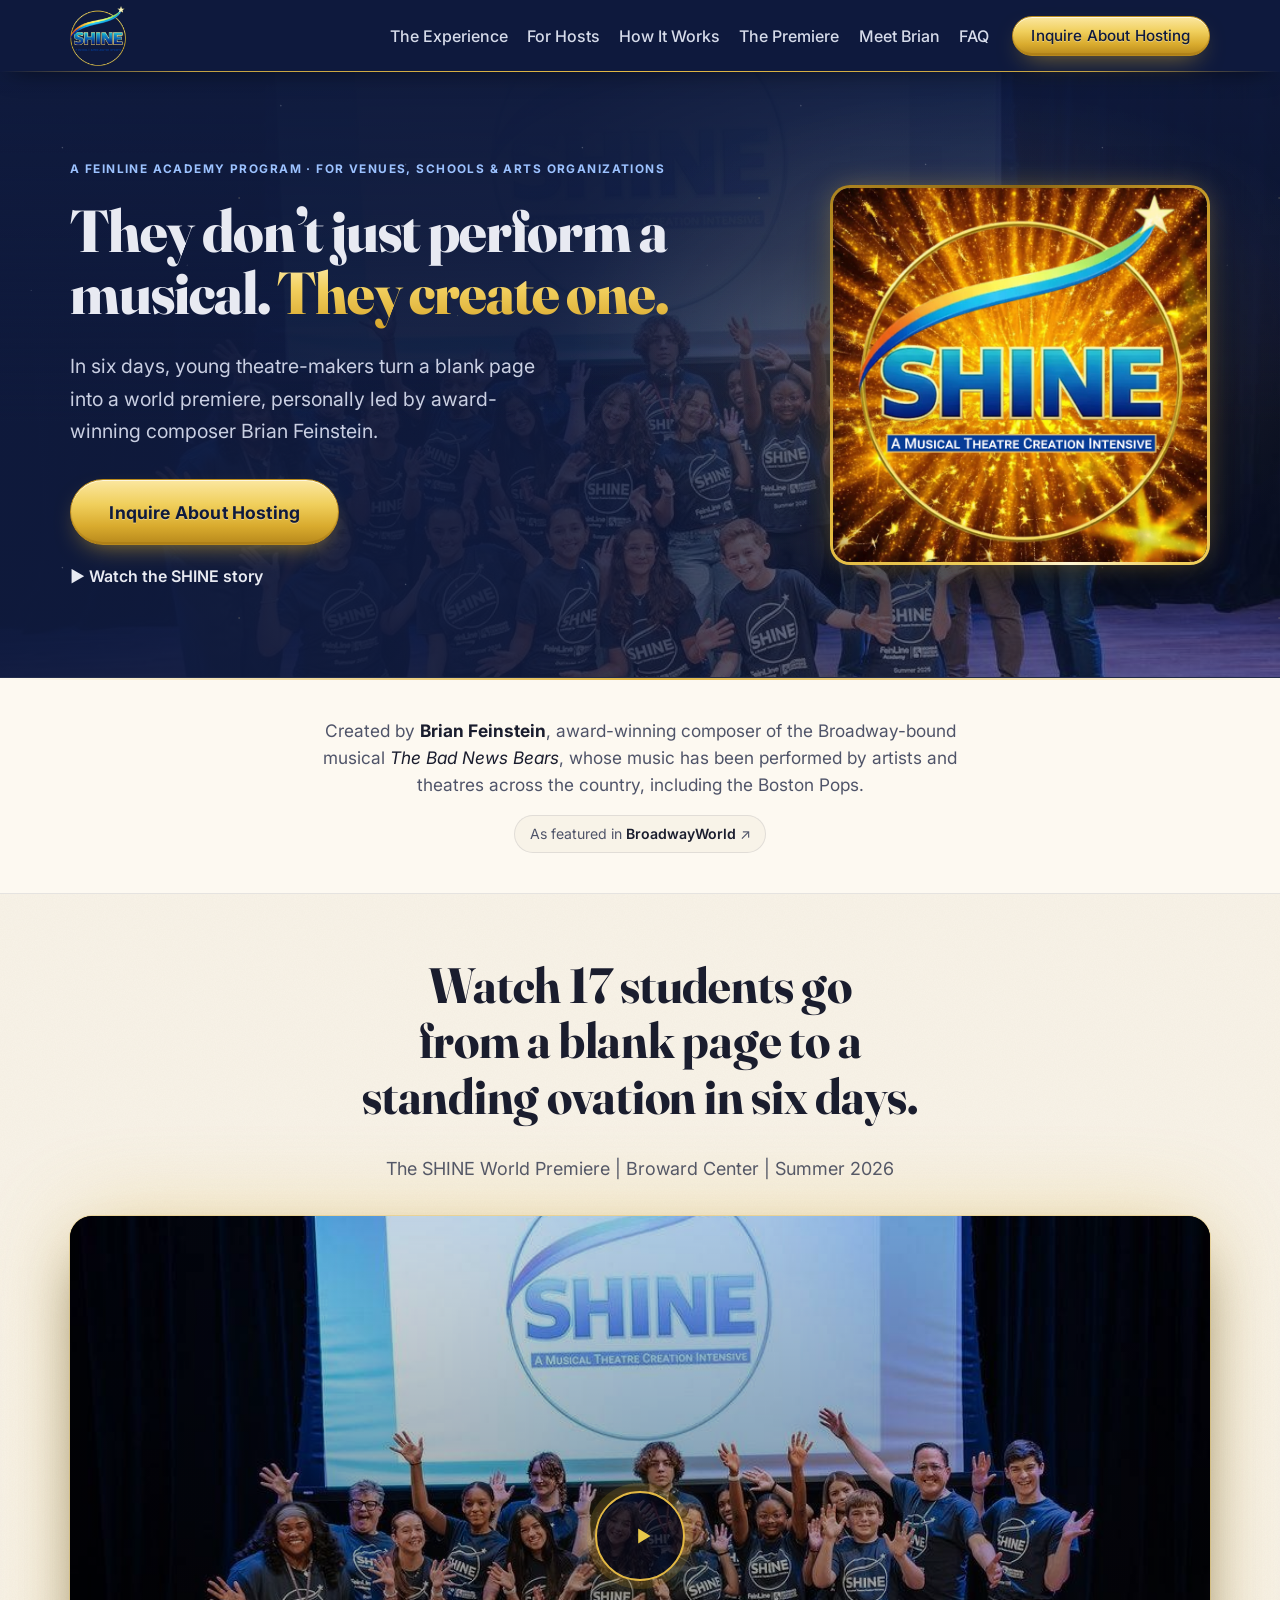
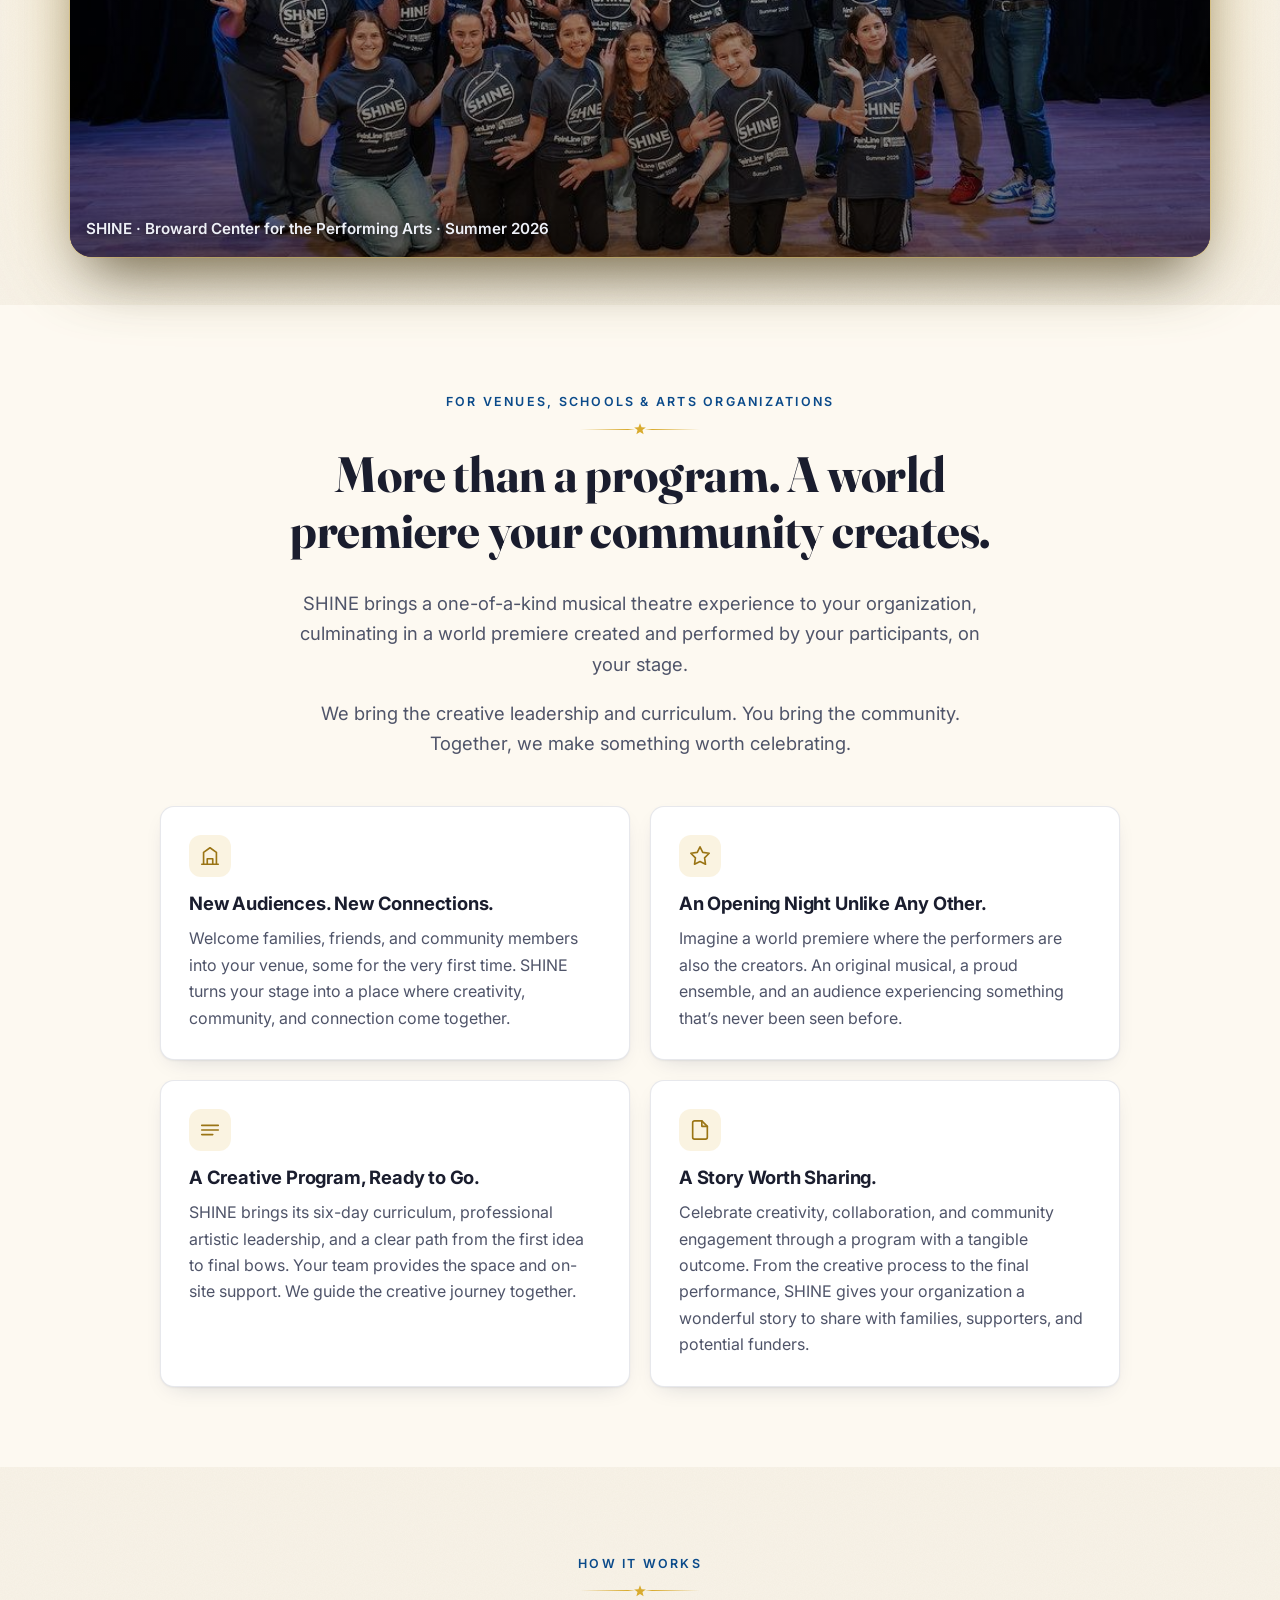
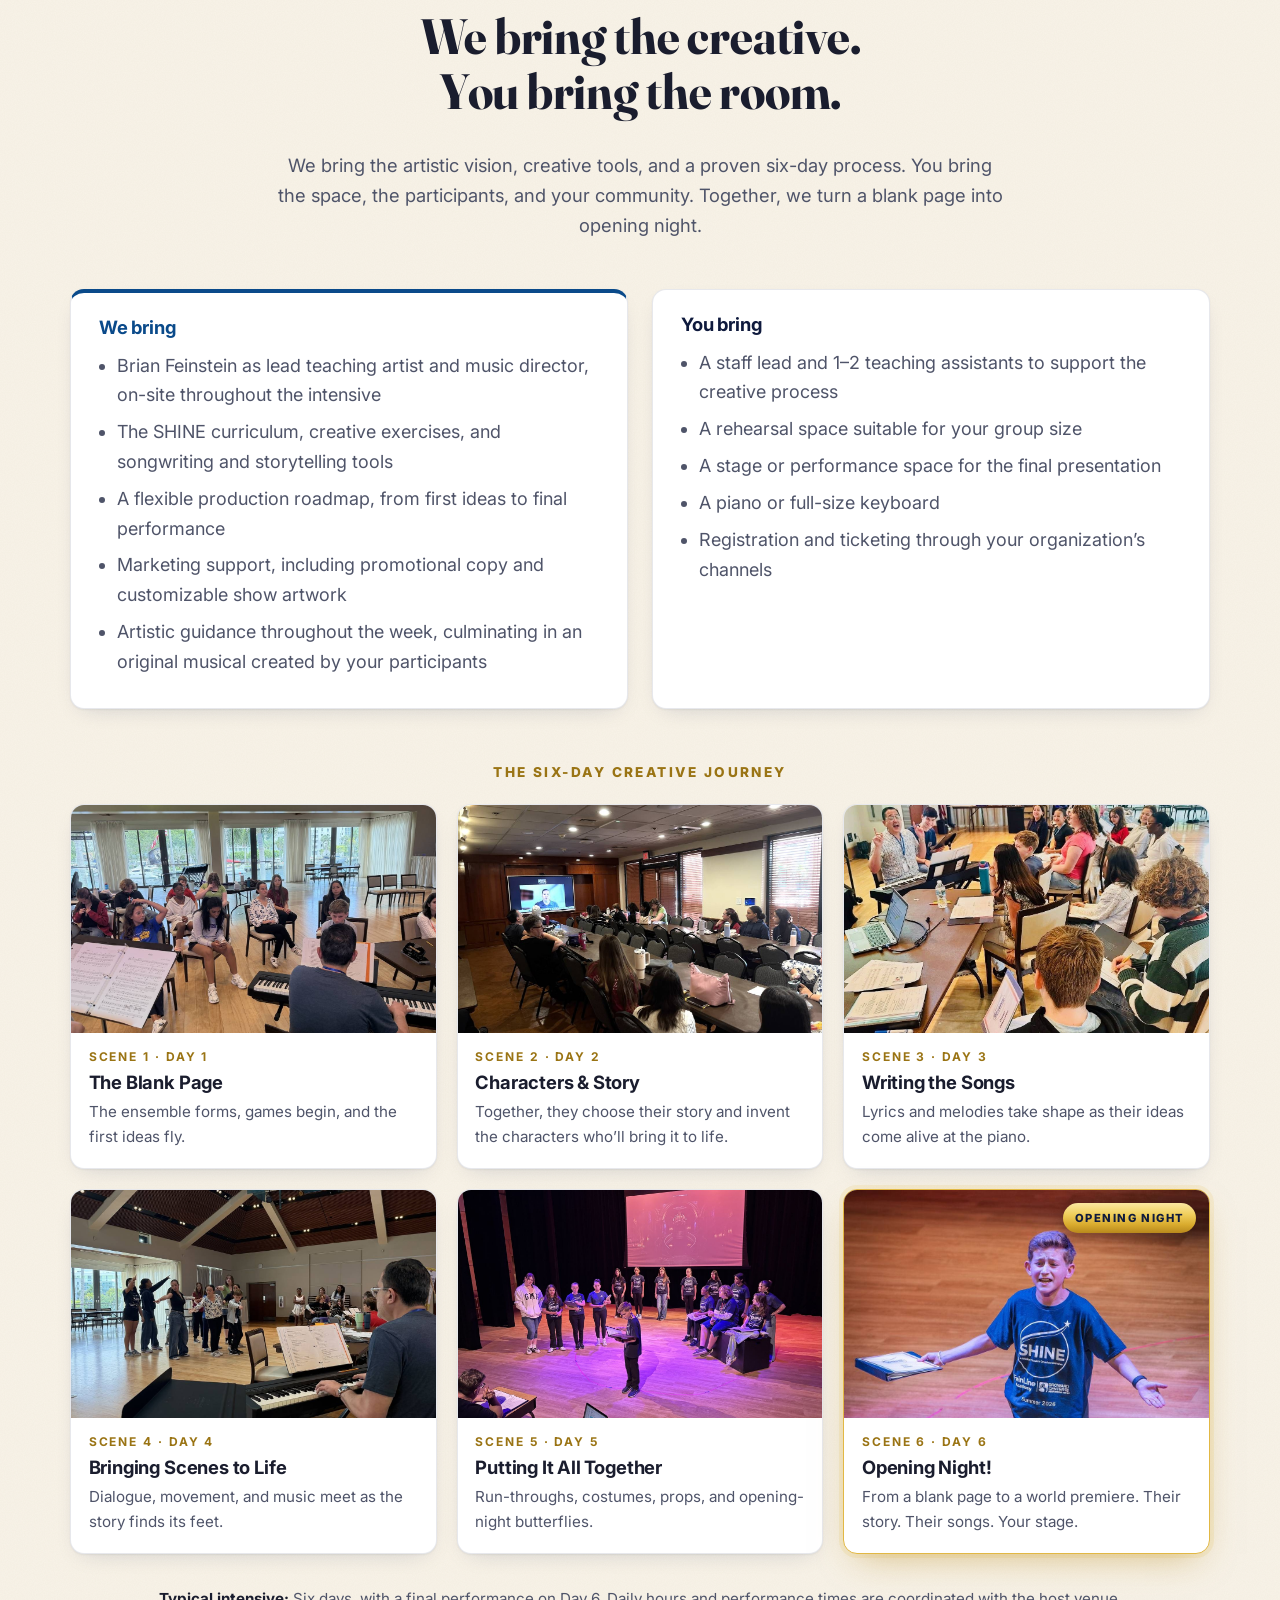
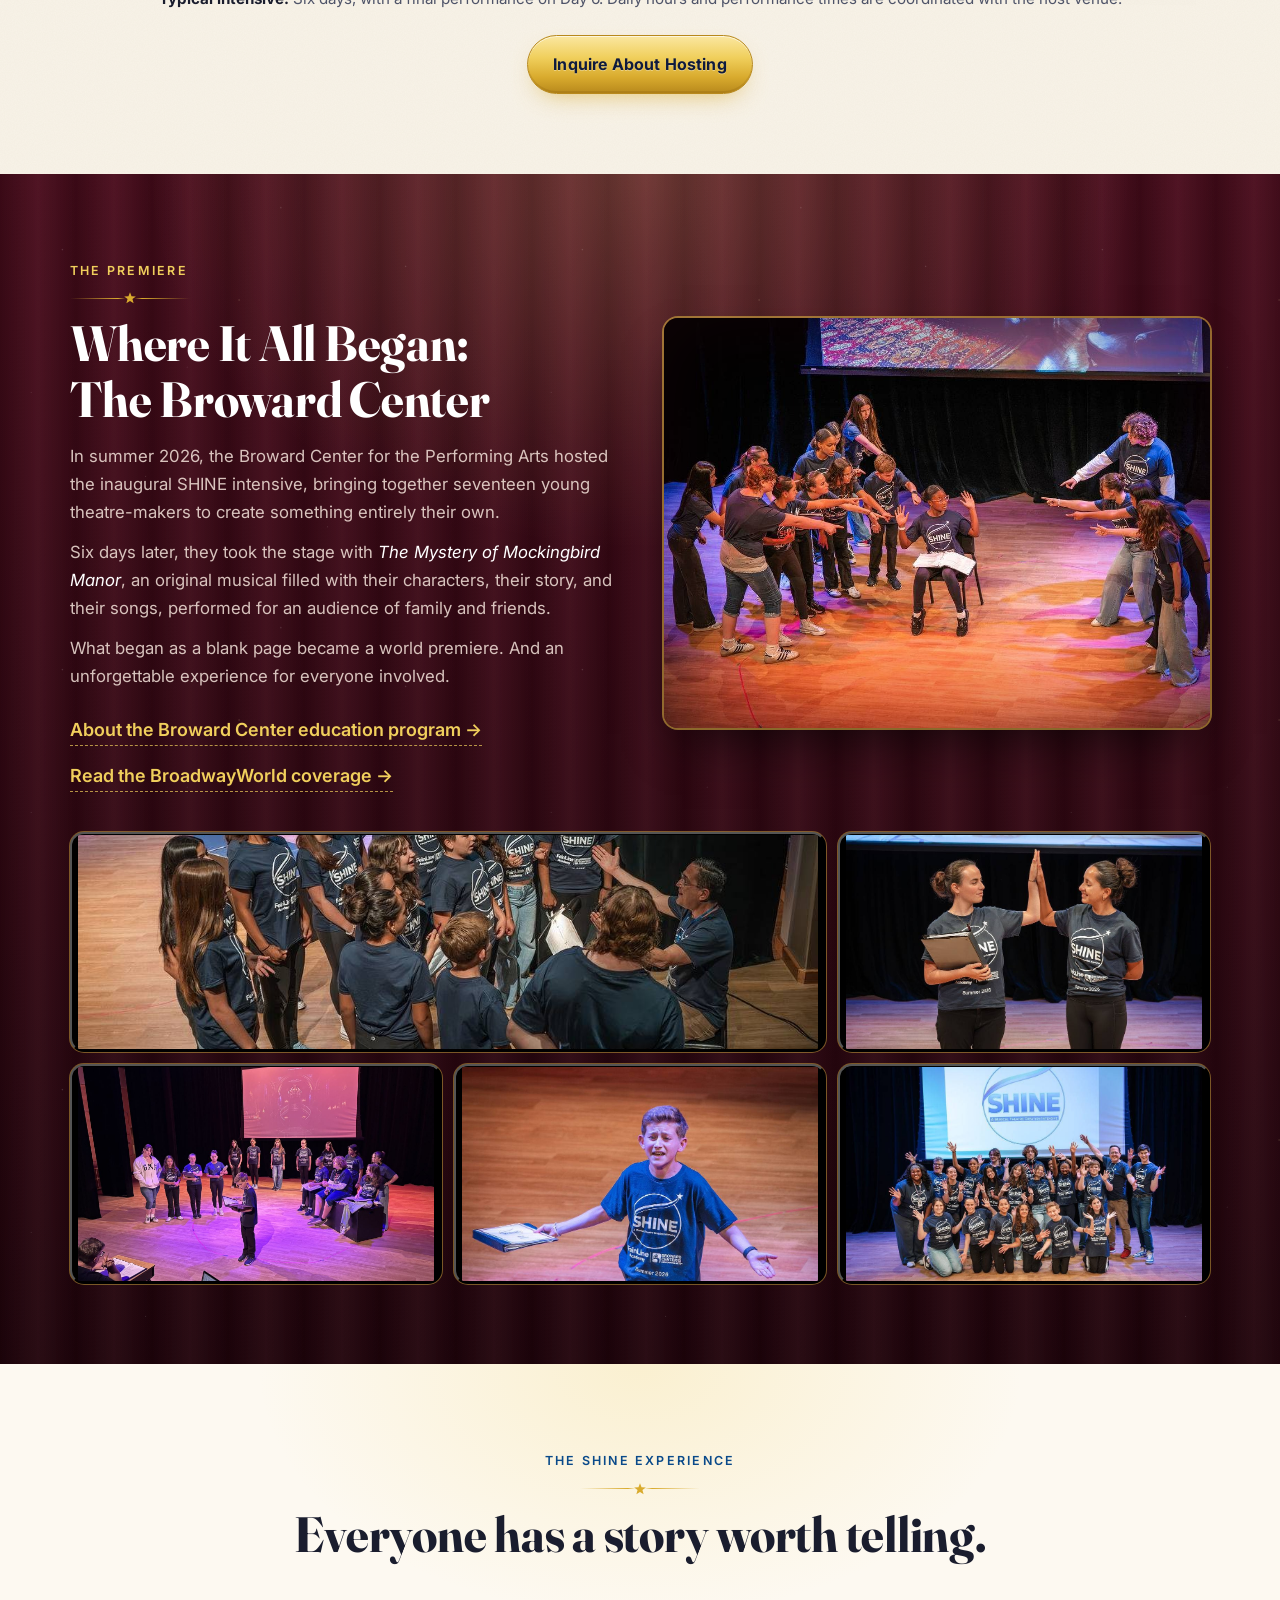
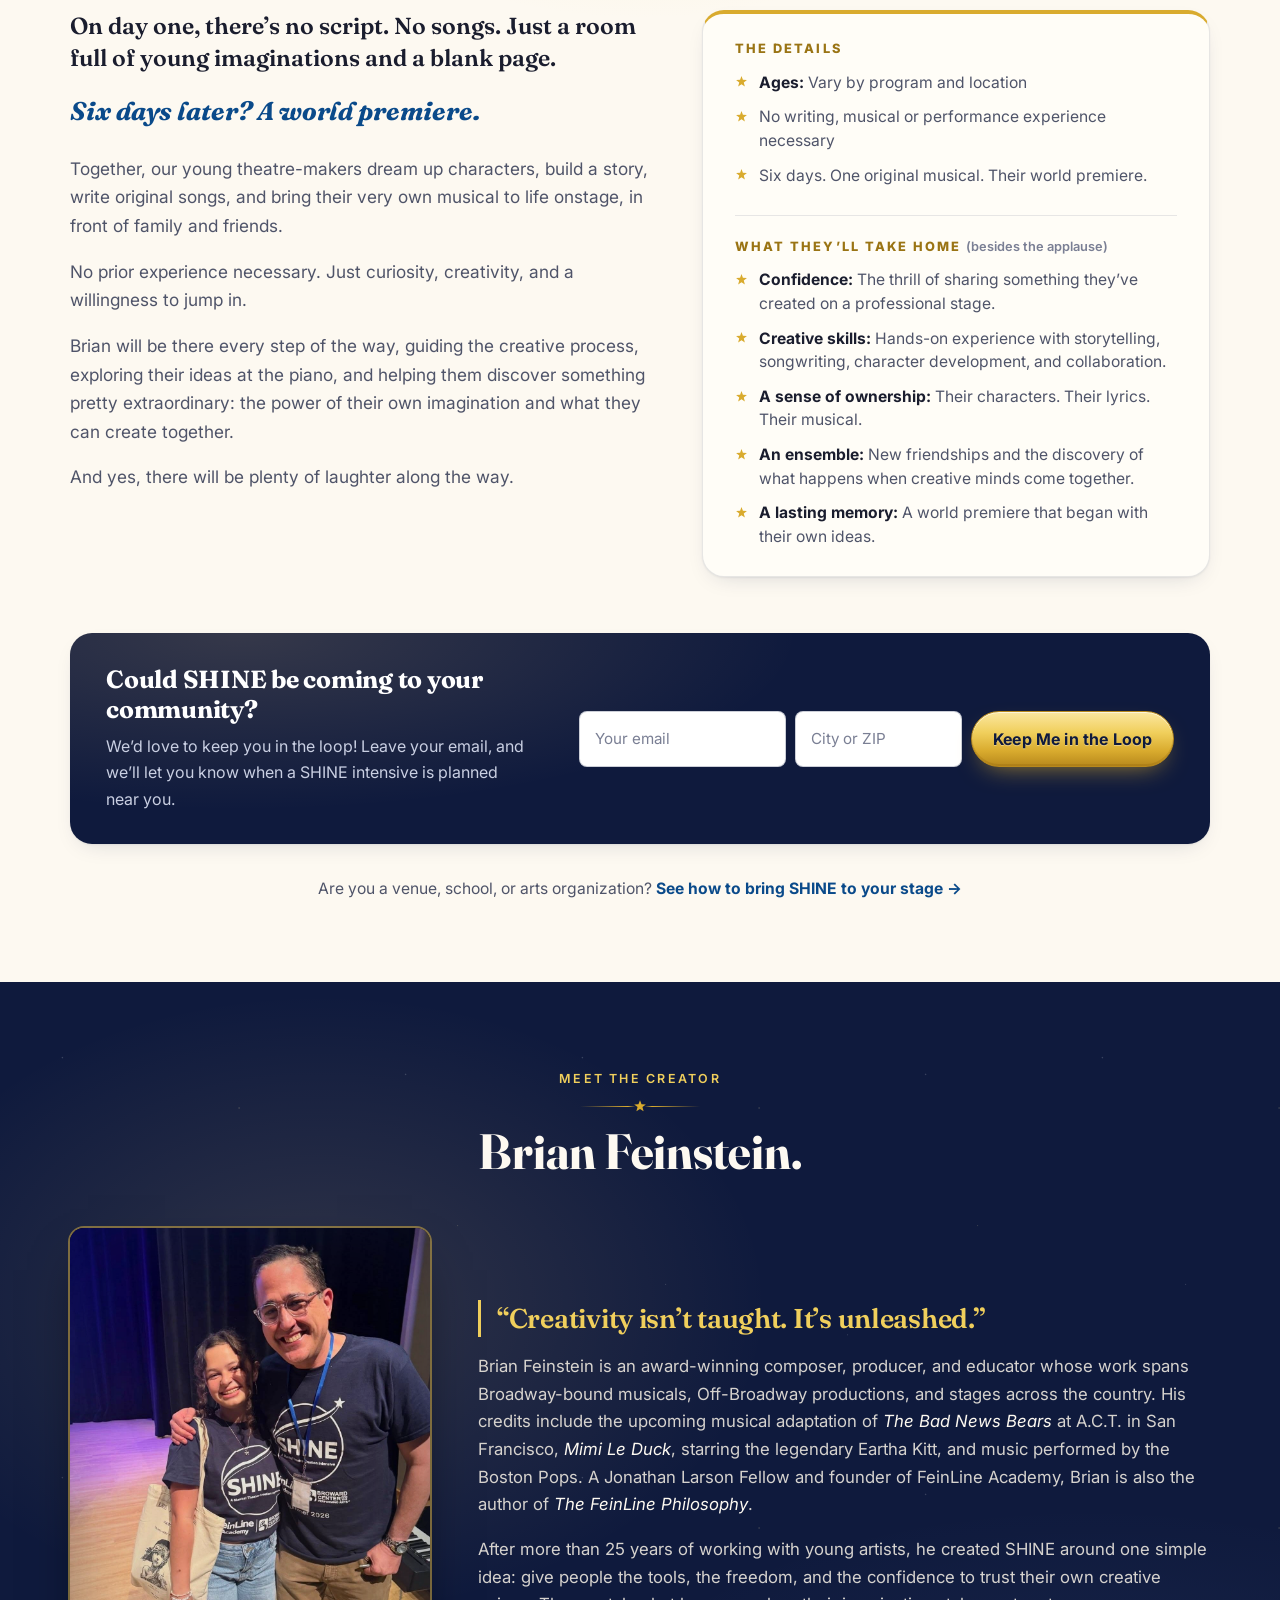
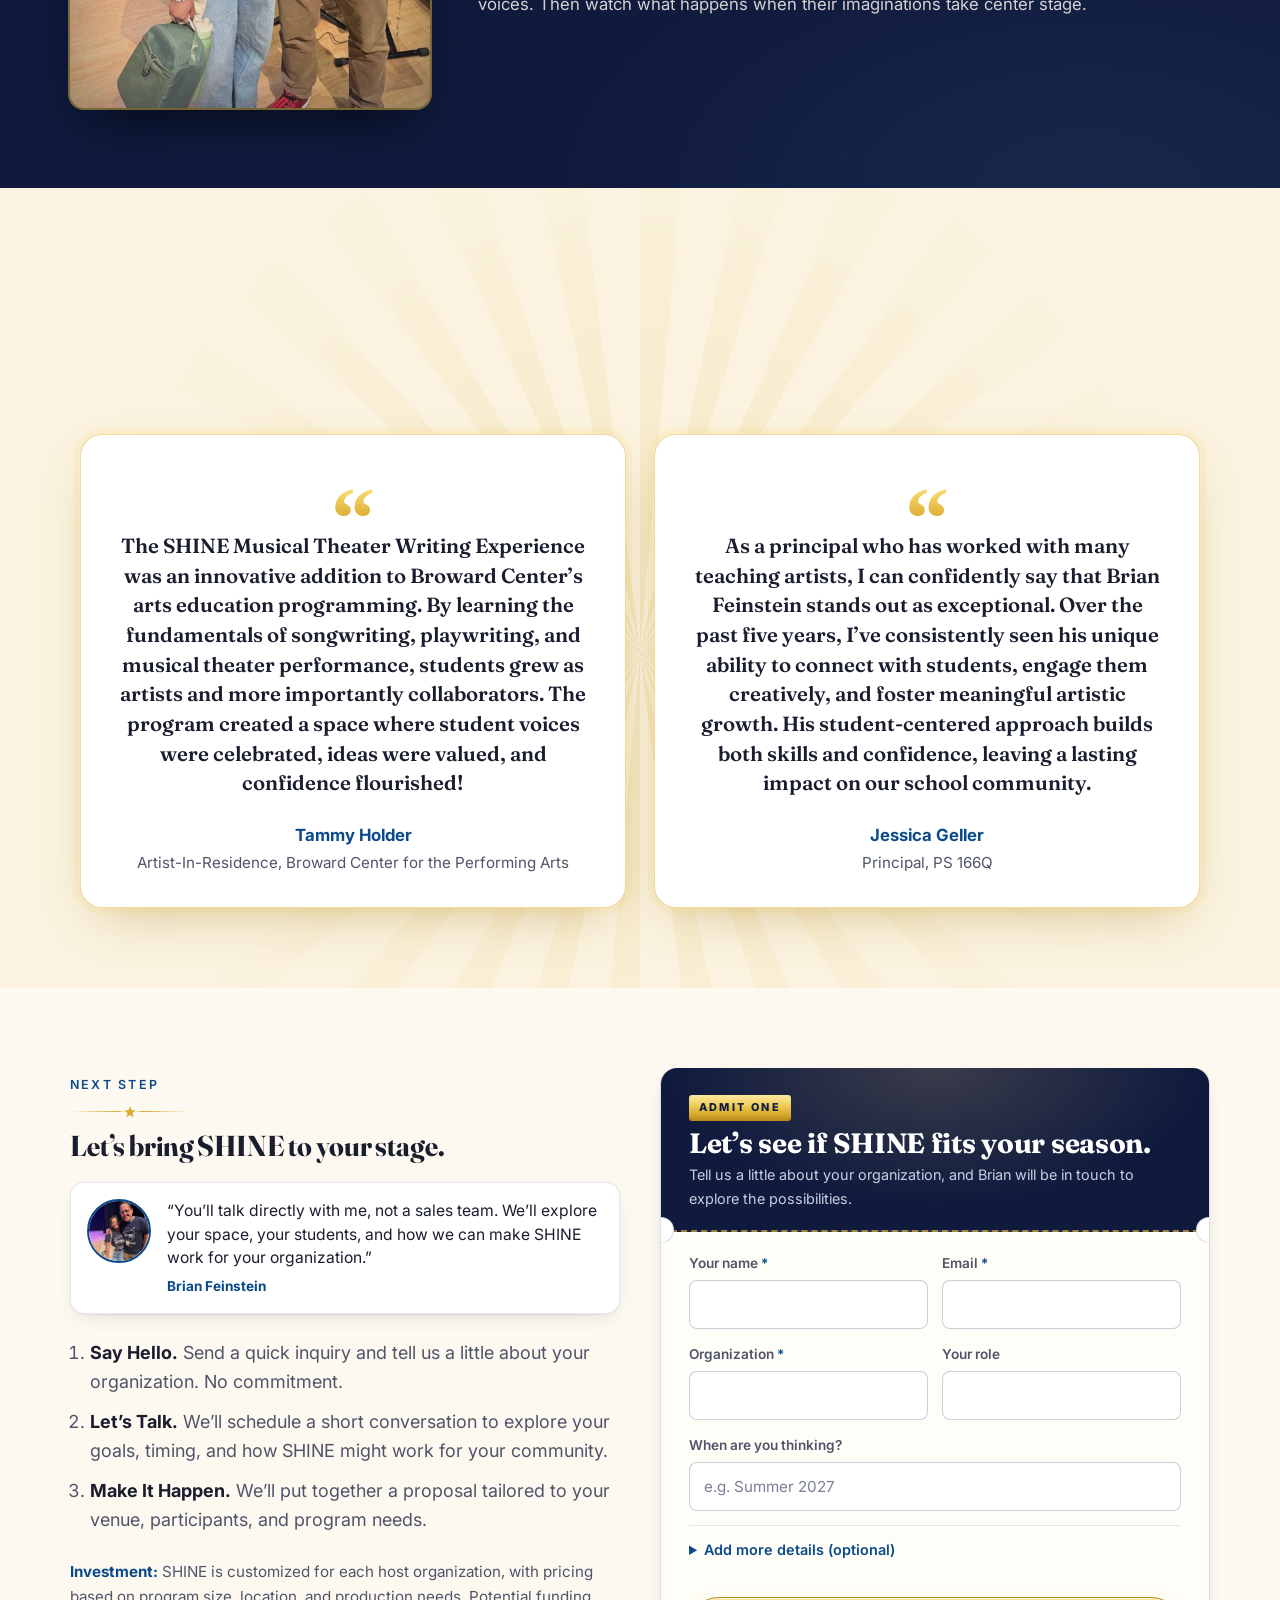
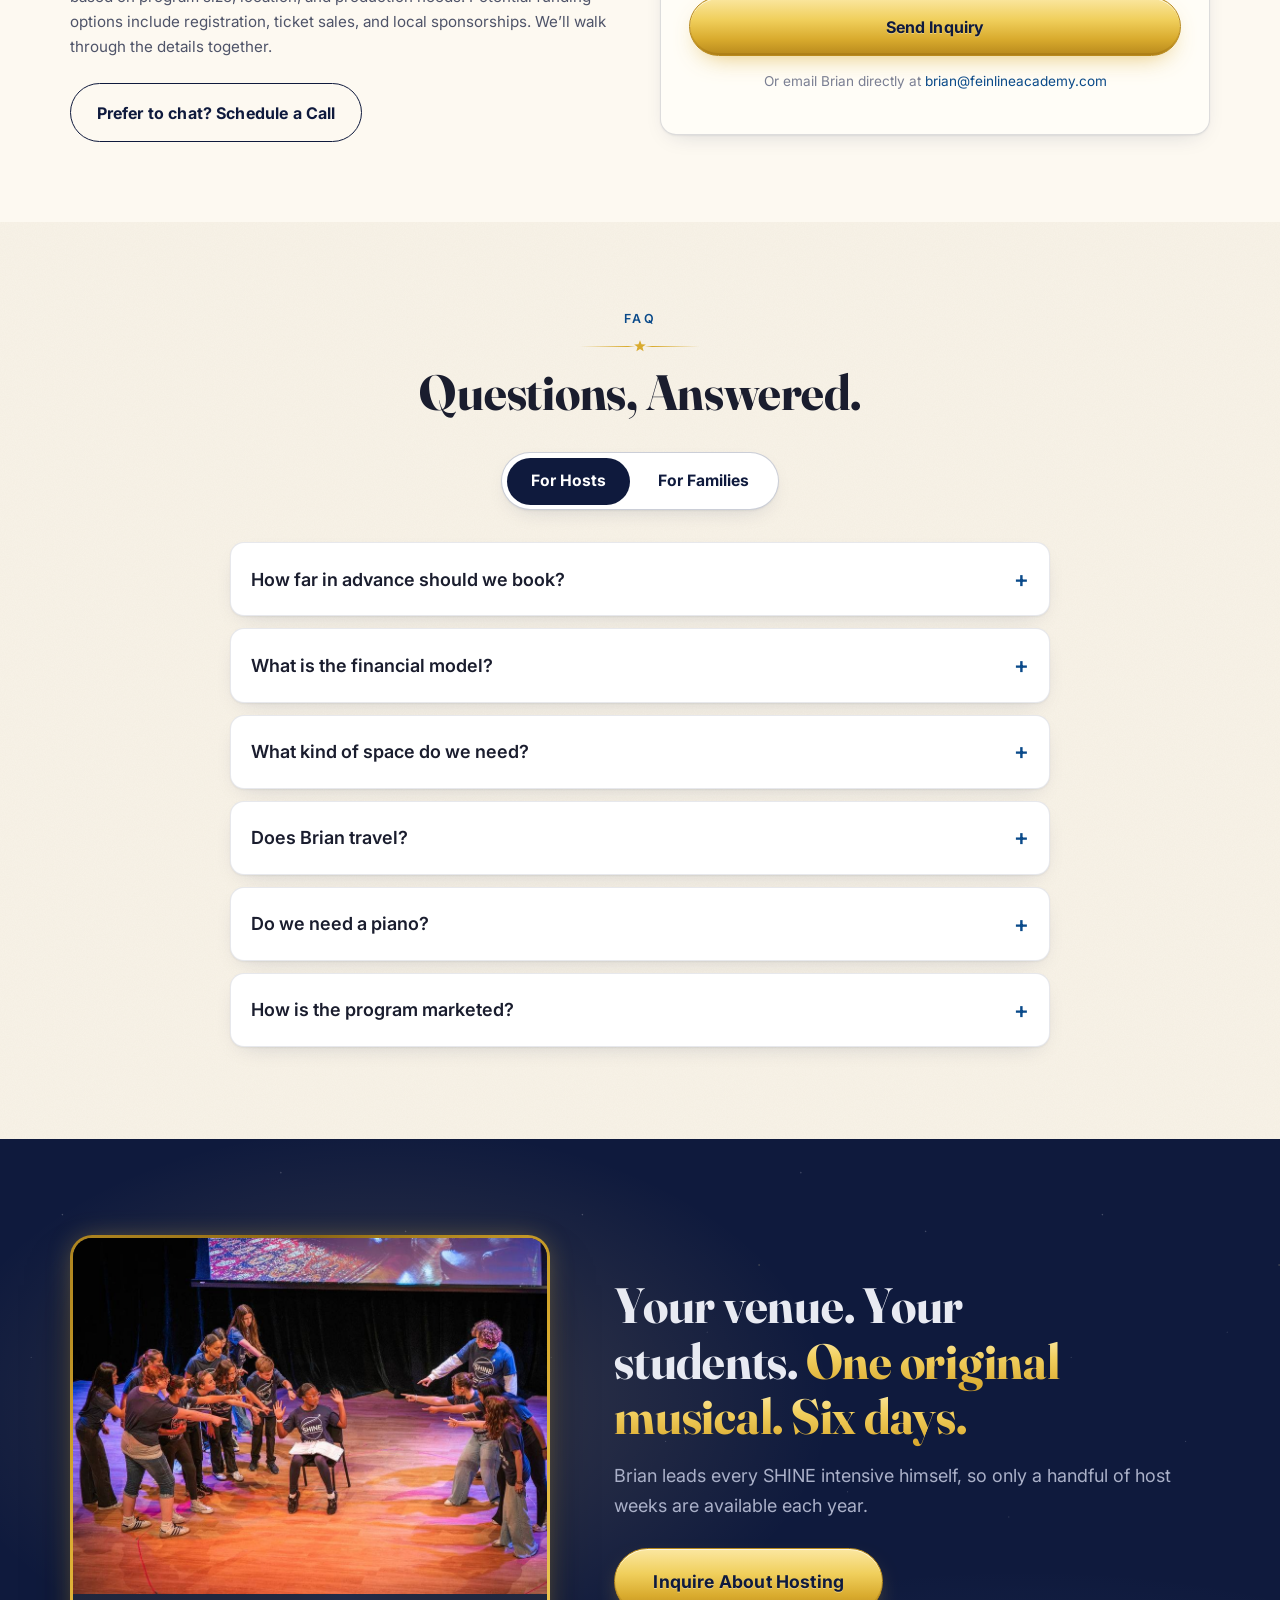
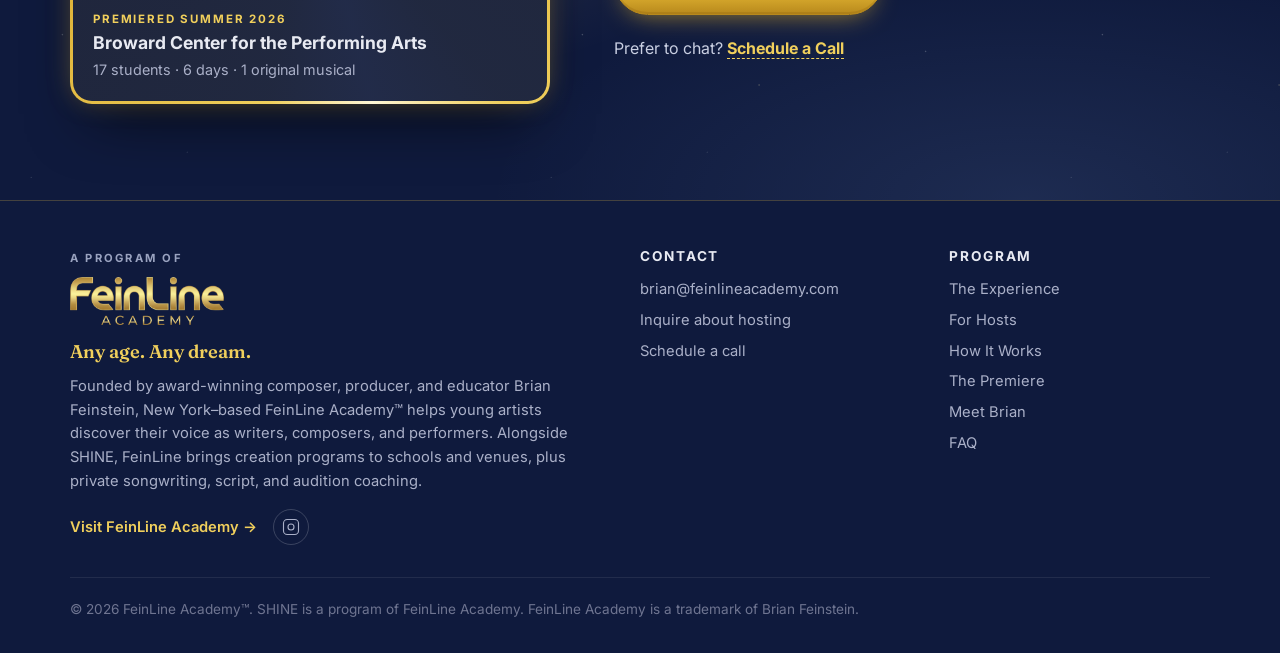
==== commit 1e5b1cdc: "Add SEO meta tags, social share image, structured data, robots and sitemap Co-Authored-By: Claude Op" ====
--- a/index.html
+++ b/index.html
@@ -3,22 +3,84 @@
 <head>
   <meta charset="UTF-8" />
   <meta name="viewport" content="width=device-width, initial-scale=1" />
-  <title>SHINE: They Don’t Just Perform a Musical. They Create One. · FeinLine Academy</title>
-  <meta name="description" content="In just six days, young theatre-makers turn a blank page into a world premiere: their own story, their own songs, on a real stage. Personally led by award-winning composer Brian Feinstein." />
-
-  <!-- Social preview -->
+  <title>SHINE Musical Theatre Creation Intensive | FeinLine Academy</title>
+  <meta name="description" content="In six days, young theatre-makers write and stage their own original musical, led by award-winning composer Brian Feinstein. Bring SHINE to your venue or school." />
+  <link rel="canonical" href="https://www.feinlineshine.com/" />
+  <meta name="robots" content="index, follow, max-image-preview:large" />
+  <meta name="author" content="FeinLine Academy" />
+  <meta name="theme-color" content="#06091a" />
+
+  <!-- Social preview (Open Graph: Facebook, LinkedIn, iMessage, Slack) -->
   <meta property="og:type" content="website" />
+  <meta property="og:site_name" content="SHINE by FeinLine Academy" />
+  <meta property="og:locale" content="en_US" />
+  <meta property="og:url" content="https://www.feinlineshine.com/" />
   <meta property="og:title" content="SHINE: They don’t just perform a musical. They create one." />
   <meta property="og:description" content="In just six days, young theatre-makers turn a blank page into a world premiere, led by award-winning composer Brian Feinstein." />
-  <meta property="og:image" content="https://shine-prototype.ronpassaro.workers.dev/assets/gallery-cast-bow.jpg" />
-  <meta property="og:url" content="https://shine-prototype.ronpassaro.workers.dev/" />
+  <meta property="og:image" content="https://www.feinlineshine.com/assets/og-share.jpg" />
+  <meta property="og:image:secure_url" content="https://www.feinlineshine.com/assets/og-share.jpg" />
+  <meta property="og:image:type" content="image/jpeg" />
+  <meta property="og:image:width" content="1200" />
+  <meta property="og:image:height" content="630" />
+  <meta property="og:image:alt" content="The SHINE student cast in navy SHINE T-shirts waving on stage in front of the SHINE logo." />
+
+  <!-- Social preview (X / Twitter) -->
   <meta name="twitter:card" content="summary_large_image" />
-
-  <link rel="icon" type="image/png" href="assets/favicon.png" />
+  <meta name="twitter:title" content="SHINE: They don’t just perform a musical. They create one." />
+  <meta name="twitter:description" content="In just six days, young theatre-makers turn a blank page into a world premiere, led by award-winning composer Brian Feinstein." />
+  <meta name="twitter:image" content="https://www.feinlineshine.com/assets/og-share.jpg" />
+  <meta name="twitter:image:alt" content="The SHINE student cast in navy SHINE T-shirts waving on stage in front of the SHINE logo." />
+
+  <link rel="icon" type="image/png" sizes="48x48" href="assets/favicon-48.png" />
+  <link rel="icon" type="image/png" sizes="1024x1024" href="assets/favicon.png" />
+  <link rel="apple-touch-icon" href="assets/apple-touch-icon.png" />
   <link rel="preconnect" href="https://fonts.googleapis.com" />
   <link rel="preconnect" href="https://fonts.gstatic.com" crossorigin />
   <link rel="stylesheet" href="https://fonts.googleapis.com/css2?family=Inter:wght@400;500;600;700;800&family=Fraunces:ital,opsz,wght@0,9..144,600;0,9..144,700;1,9..144,600;1,9..144,700&display=swap" />
   <link rel="stylesheet" href="styles.css?v=rev5" />
+
+  <script type="application/ld+json">
+  {
+    "@context": "https://schema.org",
+    "@graph": [
+      {
+        "@type": "Organization",
+        "@id": "https://www.feinlineshine.com/#org",
+        "name": "FeinLine Academy",
+        "url": "https://www.feinlineshine.com/",
+        "logo": "https://www.feinlineshine.com/assets/feinline-academy-logo.png",
+        "email": "brian@feinlineacademy.com",
+        "sameAs": ["https://www.instagram.com/feinlineacademy"],
+        "founder": {"@id": "https://www.feinlineshine.com/#brian"}
+      },
+      {
+        "@type": "Person",
+        "@id": "https://www.feinlineshine.com/#brian",
+        "name": "Brian Feinstein",
+        "jobTitle": "Composer",
+        "worksFor": {"@id": "https://www.feinlineshine.com/#org"}
+      },
+      {
+        "@type": "WebSite",
+        "@id": "https://www.feinlineshine.com/#website",
+        "url": "https://www.feinlineshine.com/",
+        "name": "SHINE by FeinLine Academy",
+        "publisher": {"@id": "https://www.feinlineshine.com/#org"}
+      },
+      {
+        "@type": "WebPage",
+        "@id": "https://www.feinlineshine.com/#webpage",
+        "url": "https://www.feinlineshine.com/",
+        "name": "SHINE Musical Theatre Creation Intensive | FeinLine Academy",
+        "description": "In six days, young theatre-makers write and stage their own original musical, led by award-winning composer Brian Feinstein. Bring SHINE to your venue or school.",
+        "isPartOf": {"@id": "https://www.feinlineshine.com/#website"},
+        "about": {"@id": "https://www.feinlineshine.com/#org"},
+        "primaryImageOfPage": {"@type": "ImageObject", "url": "https://www.feinlineshine.com/assets/og-share.jpg", "width": 1200, "height": 630},
+        "inLanguage": "en-US"
+      }
+    ]
+  }
+  </script>
 
   <script type="application/ld+json">
   {
@@ -357,9 +419,9 @@
             <h3>Could SHINE be coming to your community?</h3>
             <p>We’d love to keep you in the loop! Leave your email, and we’ll let you know when a SHINE intensive is planned near you.</p>
           </div>
-          <form class="families__form" id="family-form" action="https://formspree.io/f/YOUR_FORM_ID" method="POST" novalidate>
-            <input type="hidden" name="_subject" value="SHINE family interest signup" />
-            <input type="hidden" name="form" value="family-interest" />
+          <form class="families__form" id="family-form" name="family-interest" method="POST" action="/" data-netlify="true" netlify-honeypot="bot-field" novalidate>
+            <input type="hidden" name="form-name" value="family-interest" />
+            <p hidden><label>Don’t fill this out if you’re human: <input name="bot-field" tabindex="-1" autocomplete="off" /></label></p>
             <div class="families__form-row">
               <label class="sr-only" for="ff-email">Email</label>
               <input class="form__input" id="ff-email" name="email" type="email" placeholder="Your email" required autocomplete="email" />
@@ -468,9 +530,9 @@
           </div>
 
           <aside aria-label="Inquiry form">
-            <form class="form ticket" id="inquiry-form" action="https://formspree.io/f/YOUR_FORM_ID" method="POST" novalidate>
-              <input type="hidden" name="_subject" value="New SHINE host inquiry" />
-              <input type="hidden" name="form" value="inquiry" />
+            <form class="form ticket" id="inquiry-form" name="host-inquiry" method="POST" action="/" data-netlify="true" netlify-honeypot="bot-field" novalidate>
+              <input type="hidden" name="form-name" value="host-inquiry" />
+              <p hidden><label>Don’t fill this out if you’re human: <input name="bot-field" tabindex="-1" autocomplete="off" /></label></p>
               <div class="ticket__head">
                 <span class="ticket__admit">Admit one</span>
                 <h3>Let’s see if SHINE fits your season.</h3>
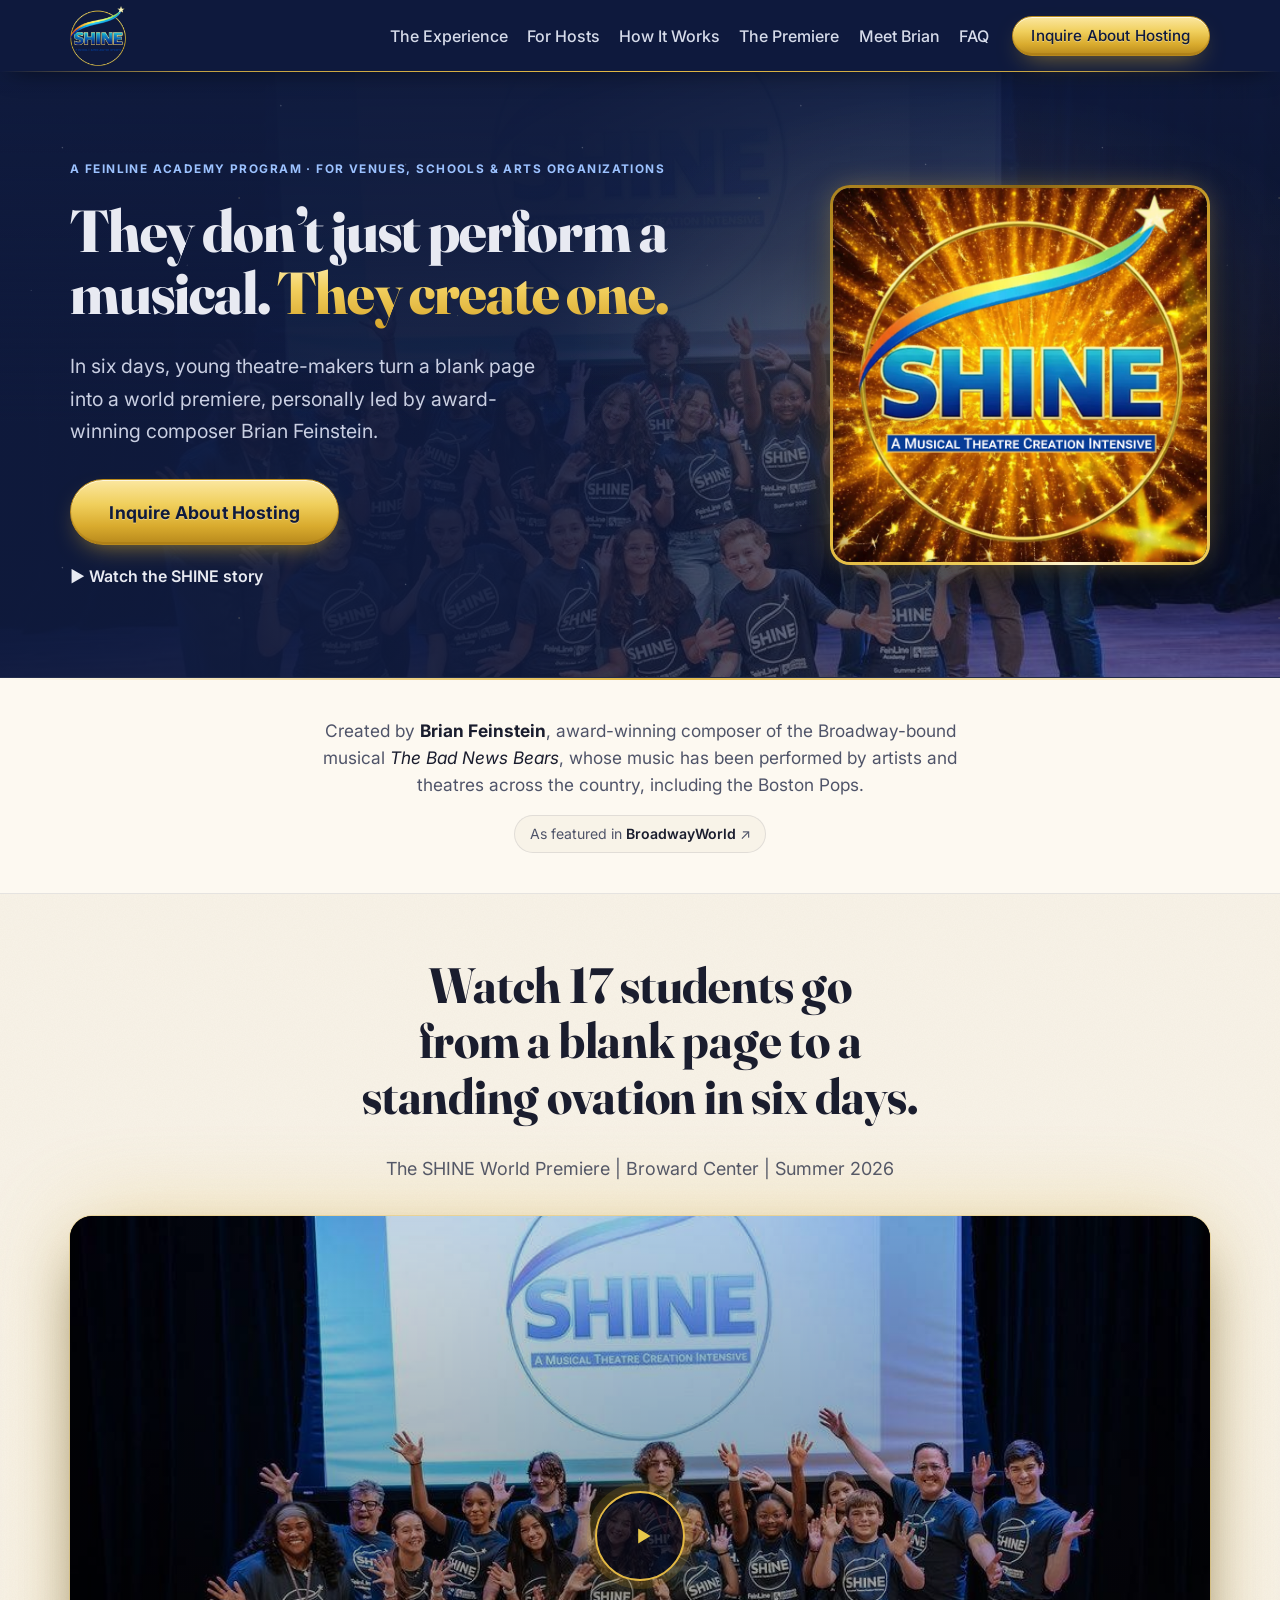
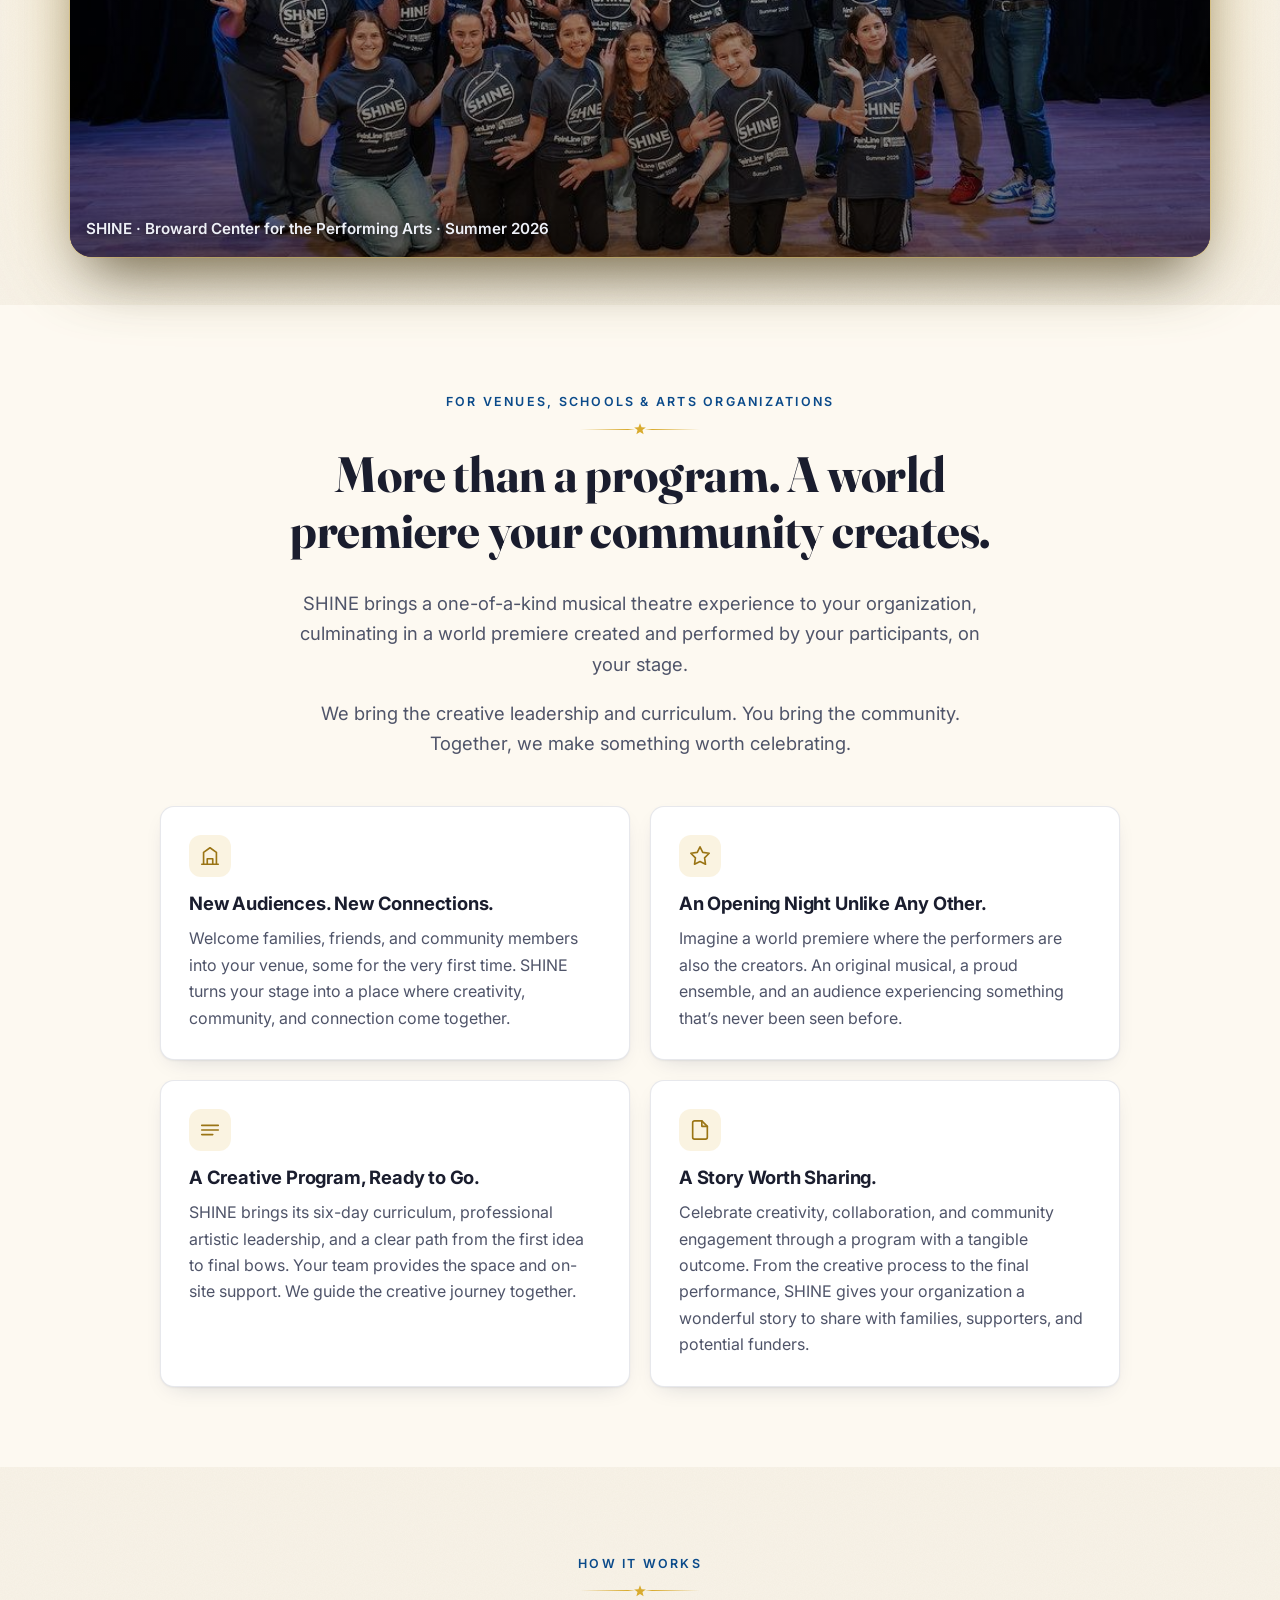
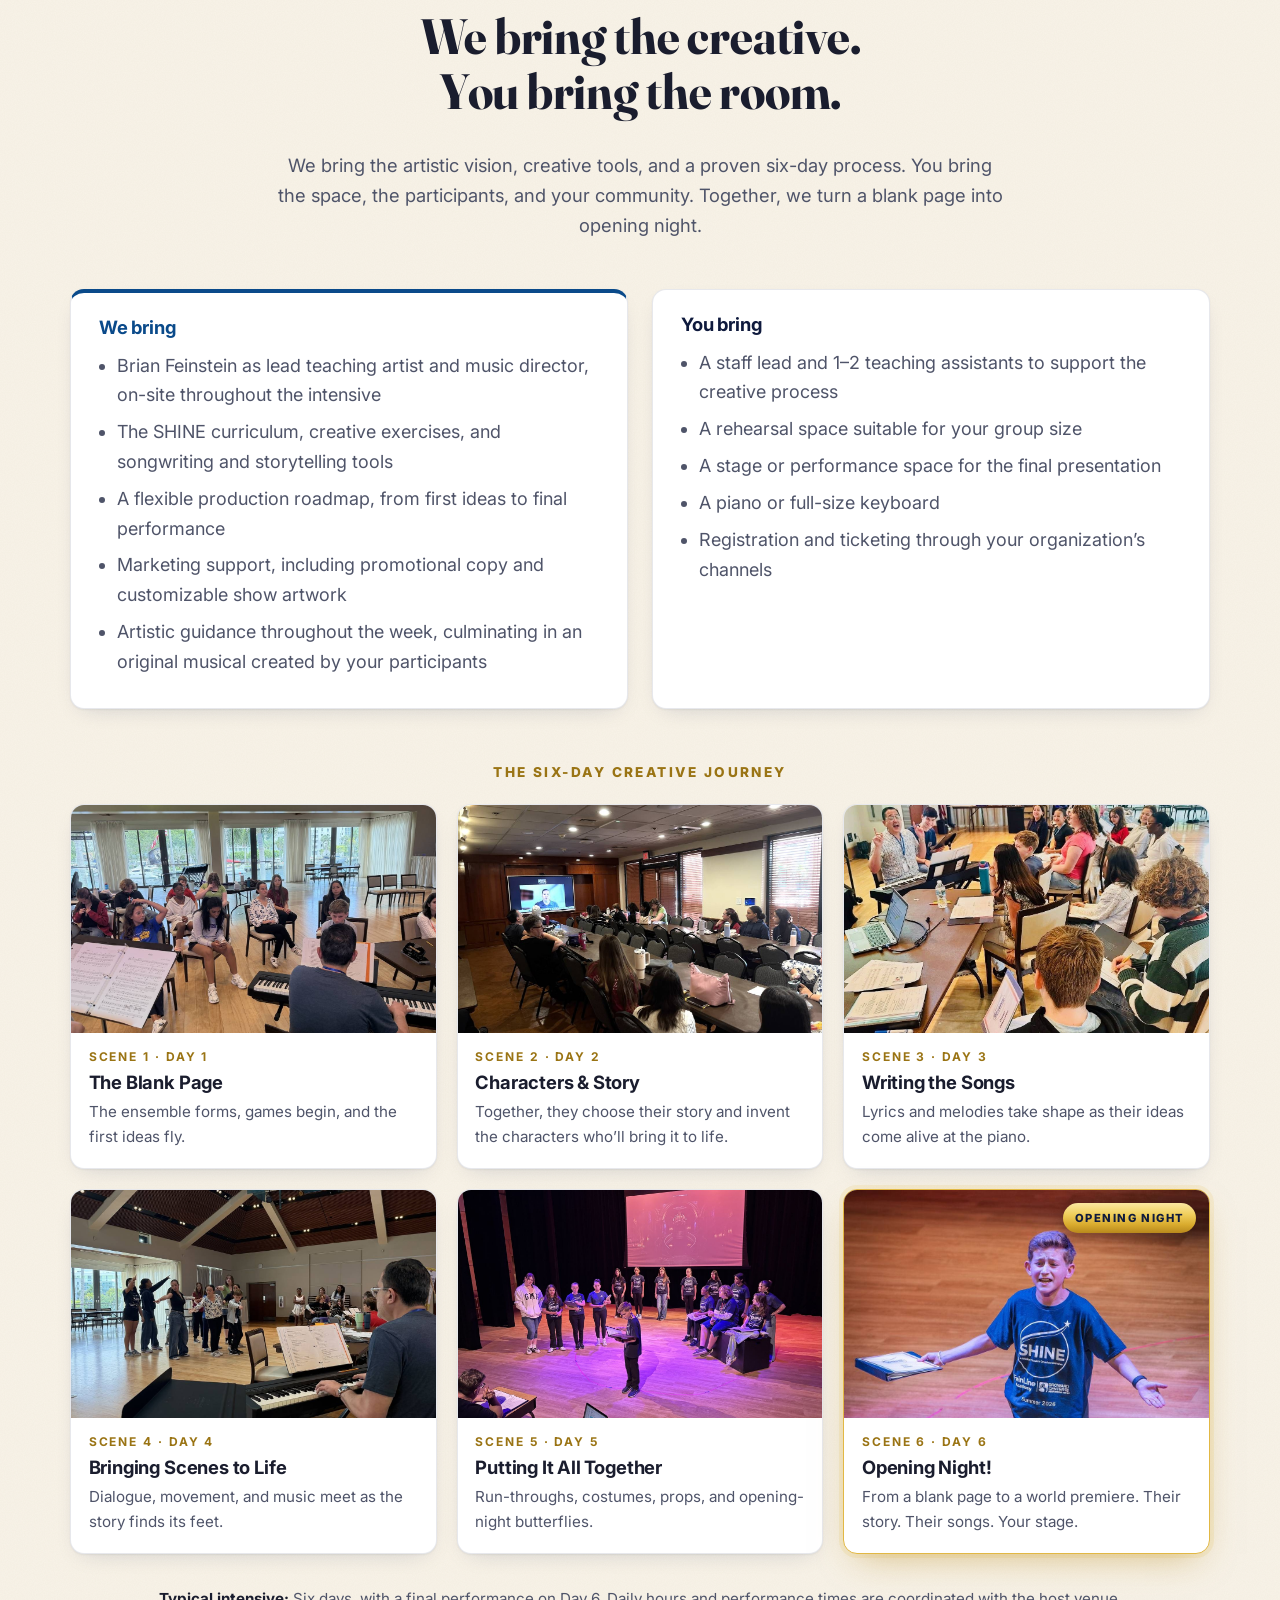
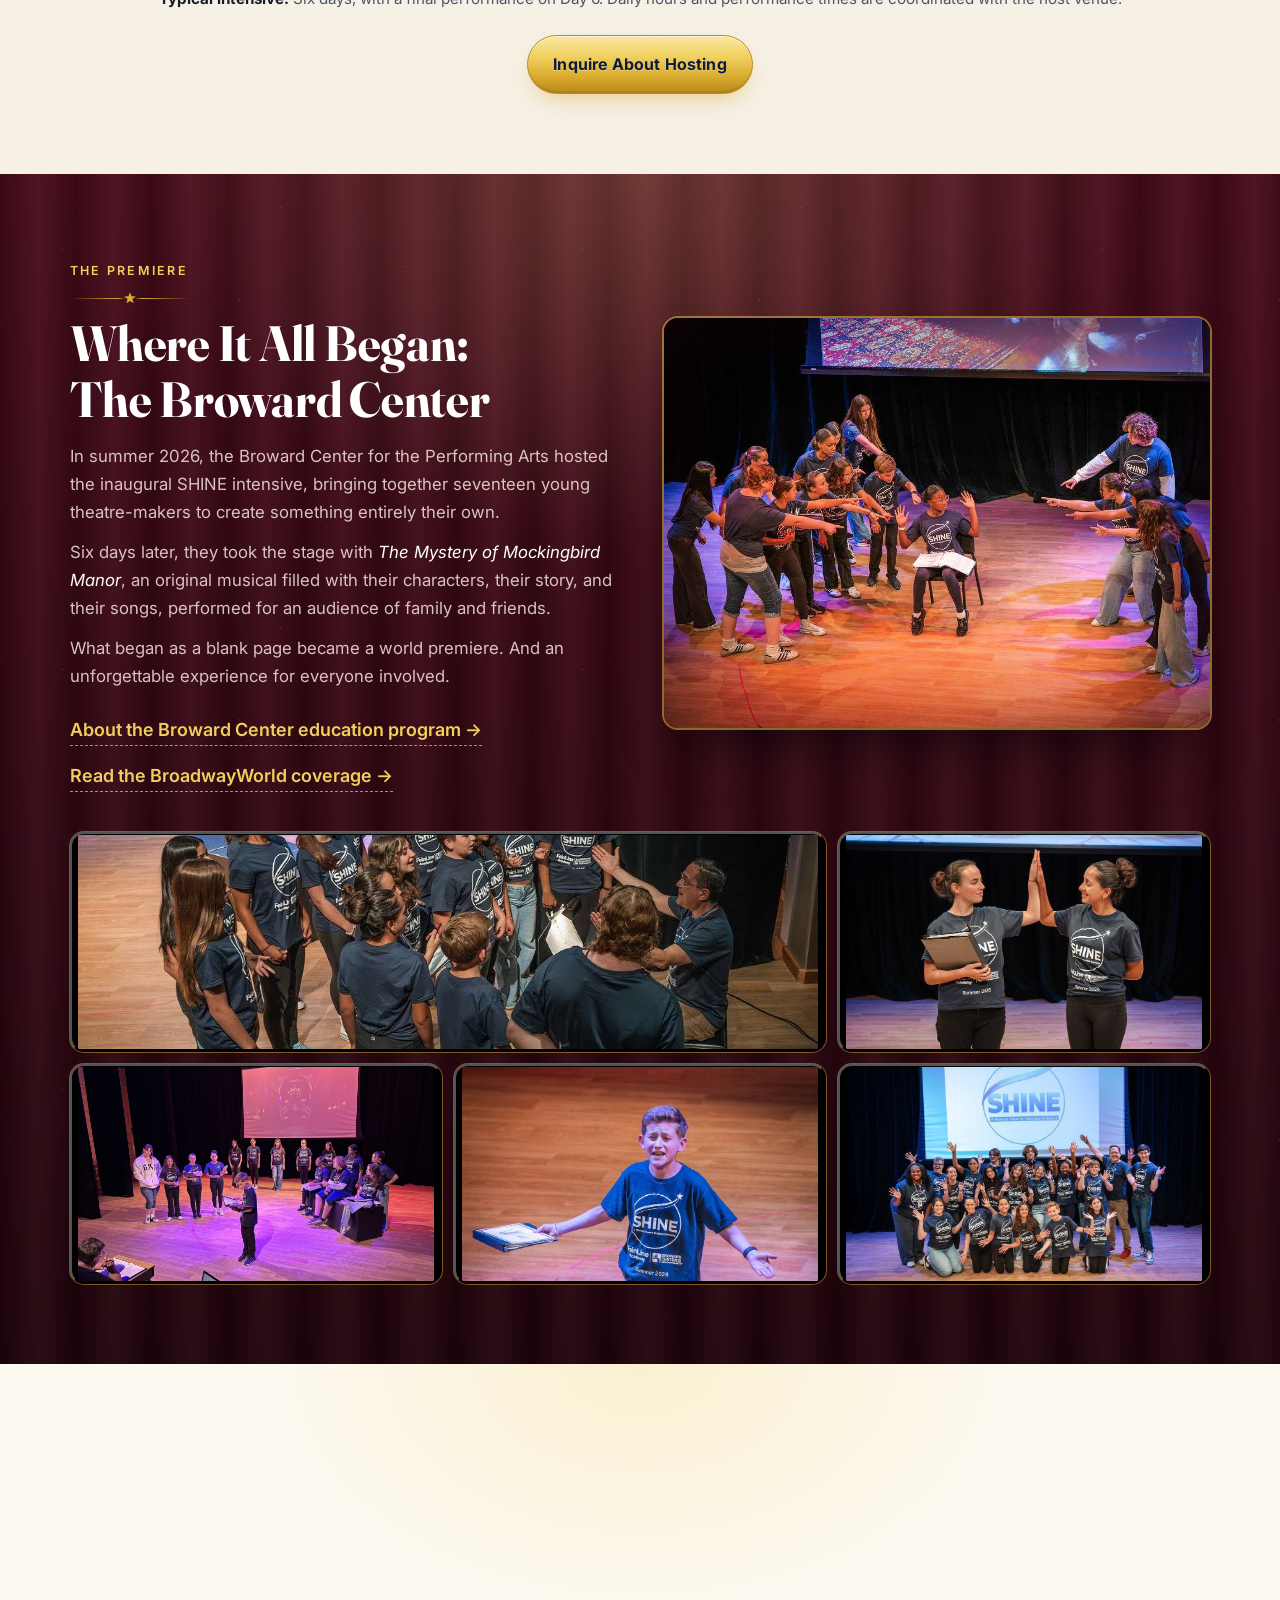
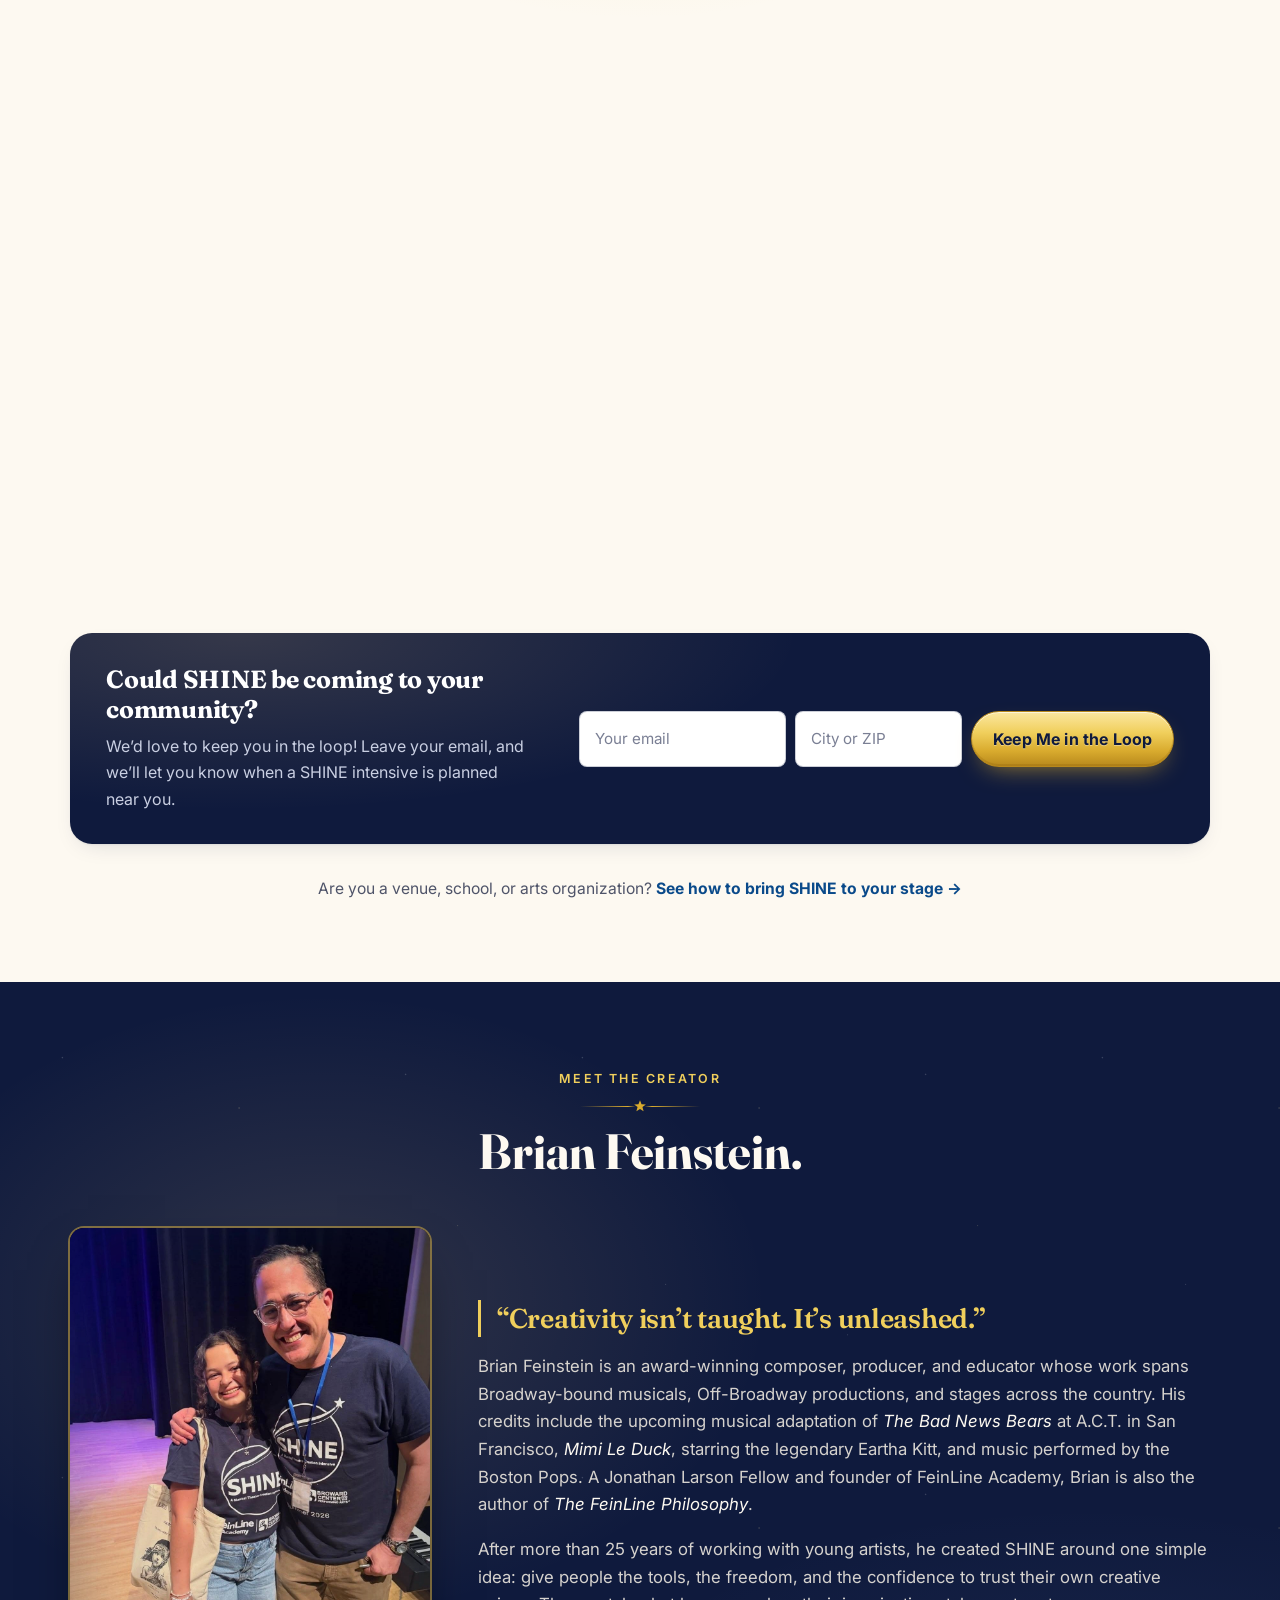
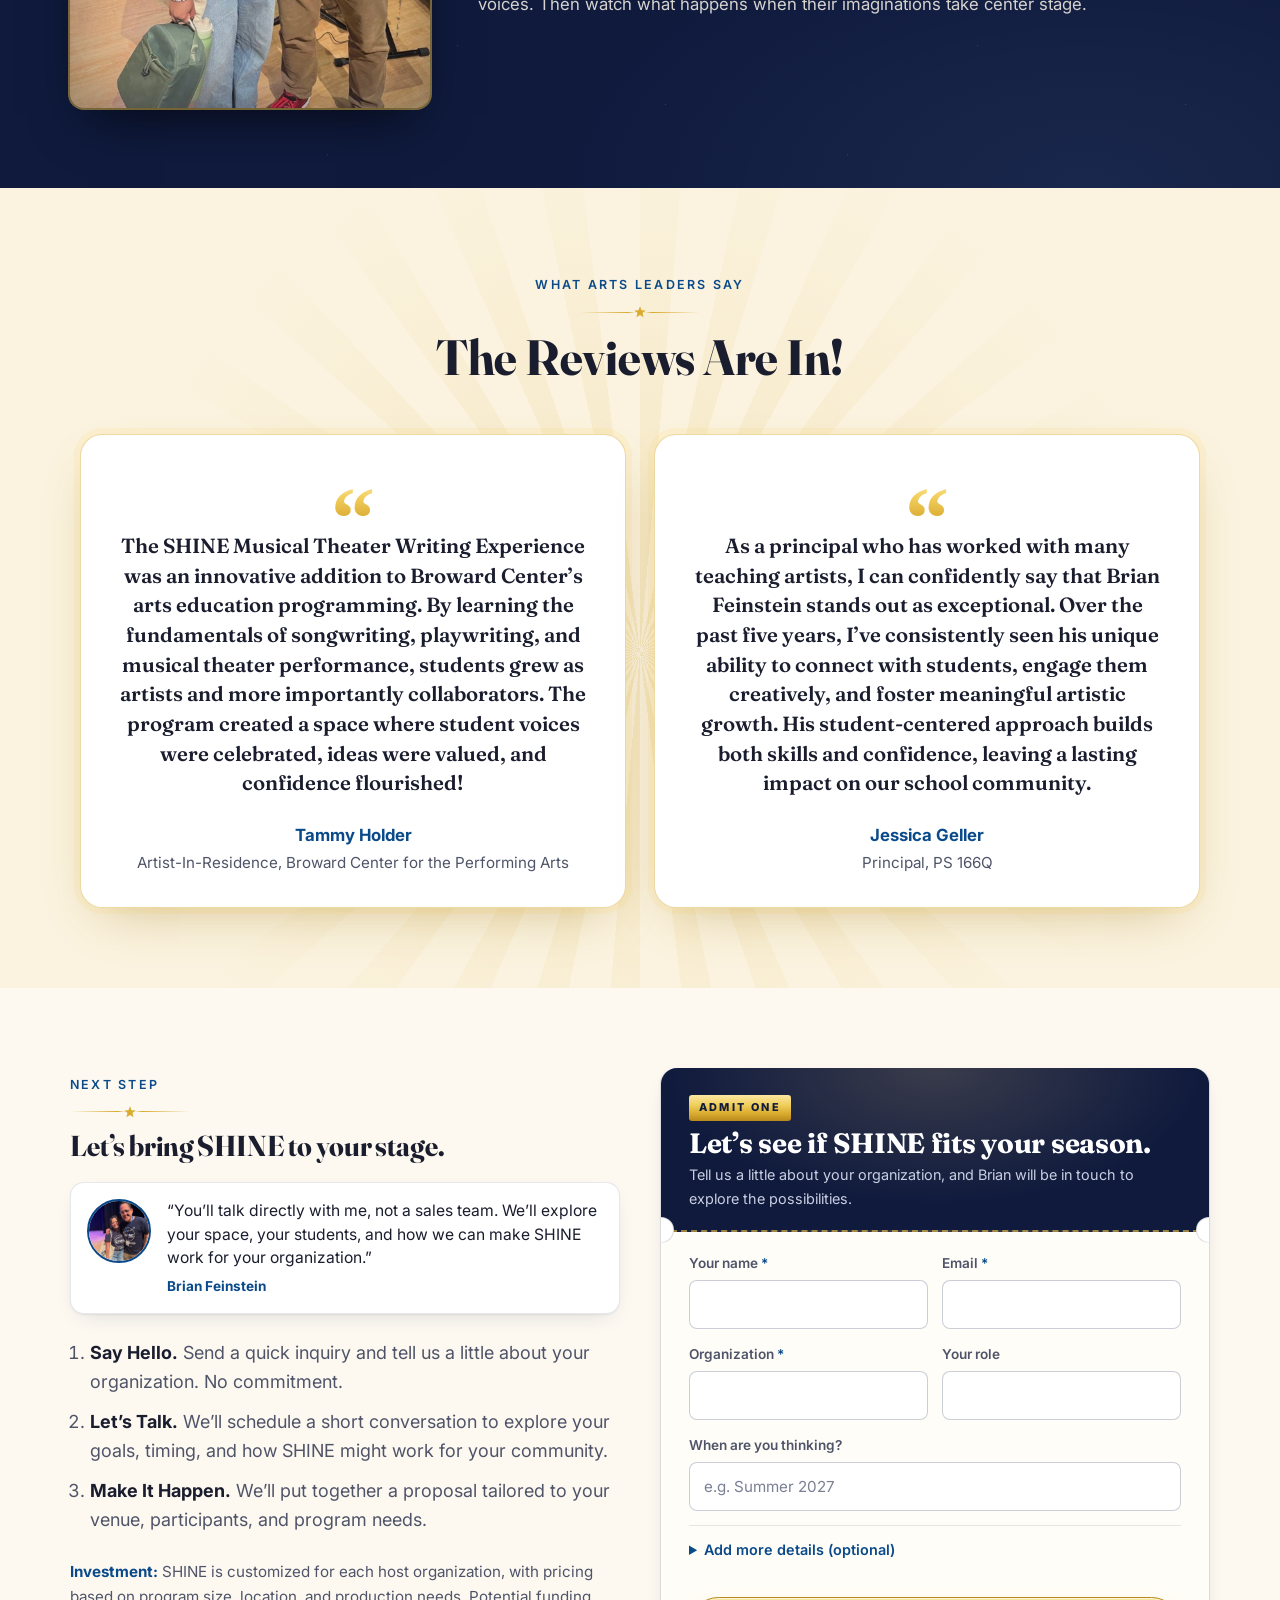
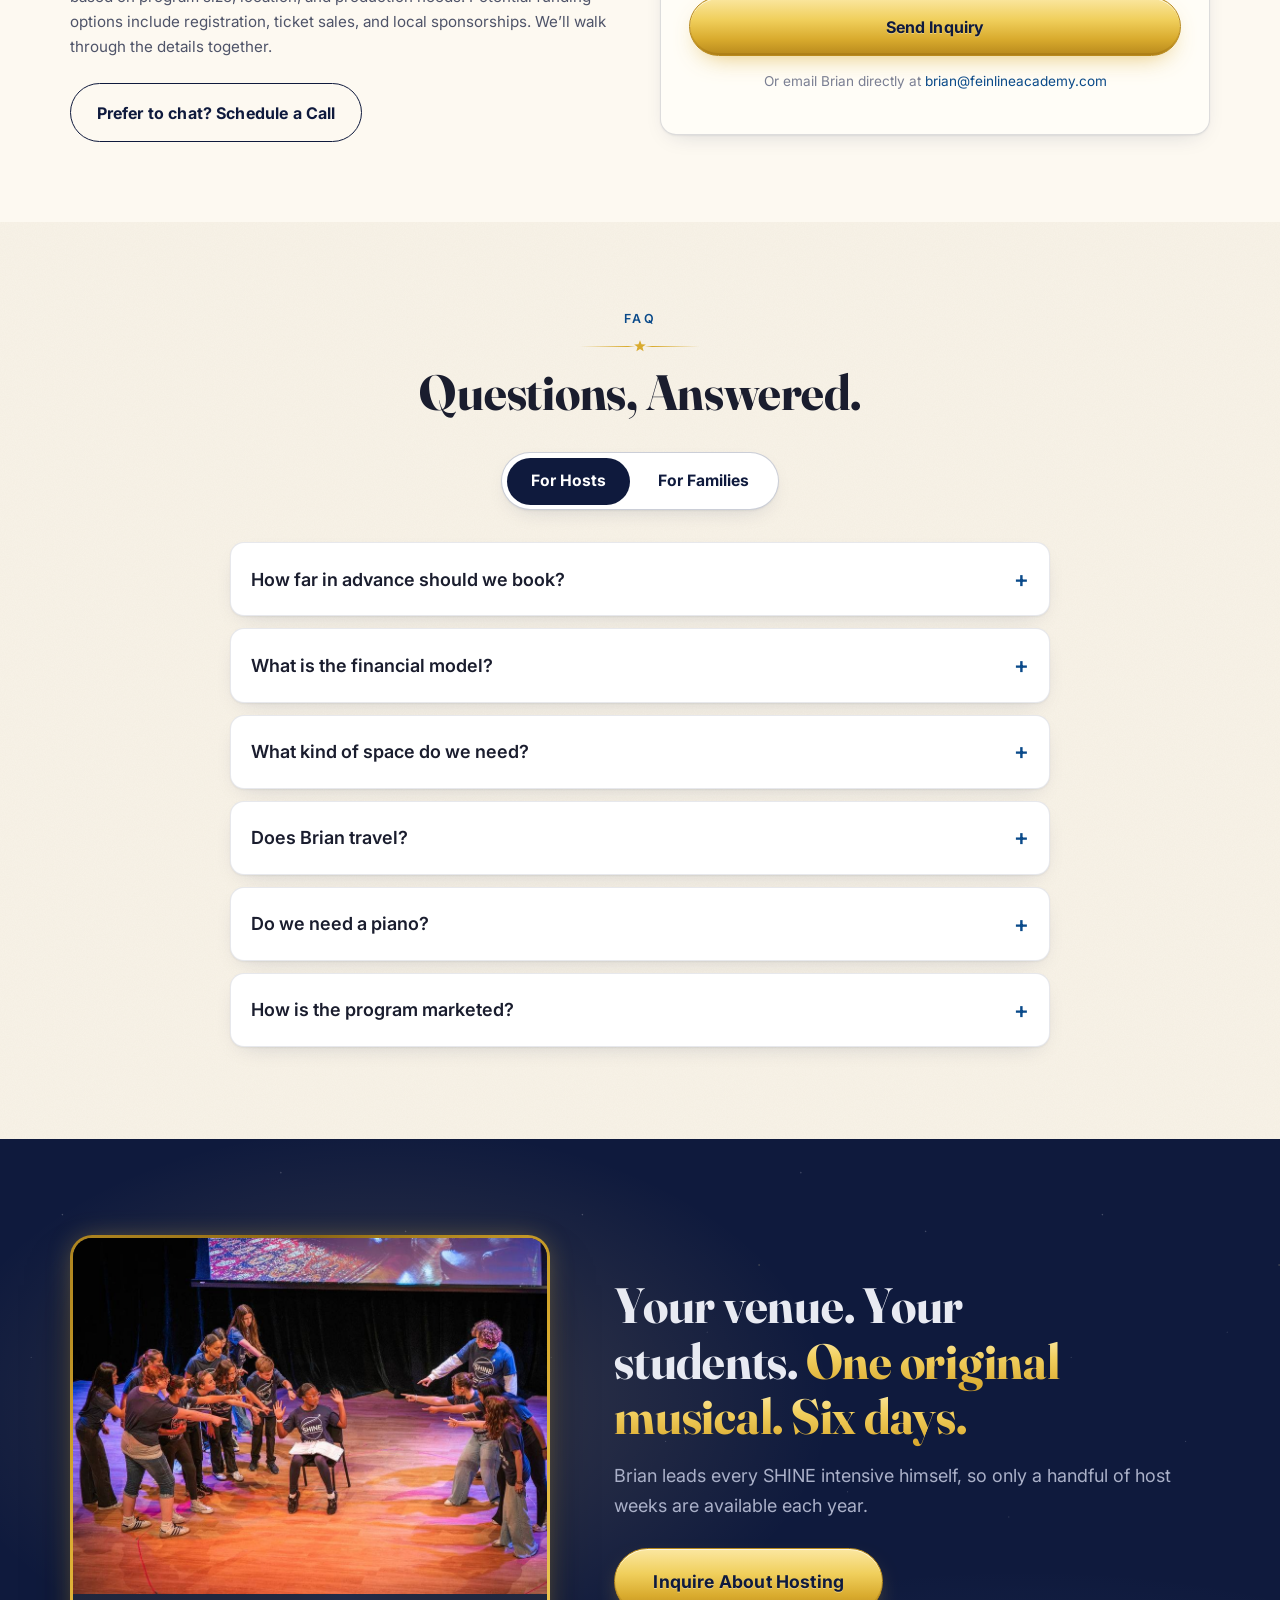
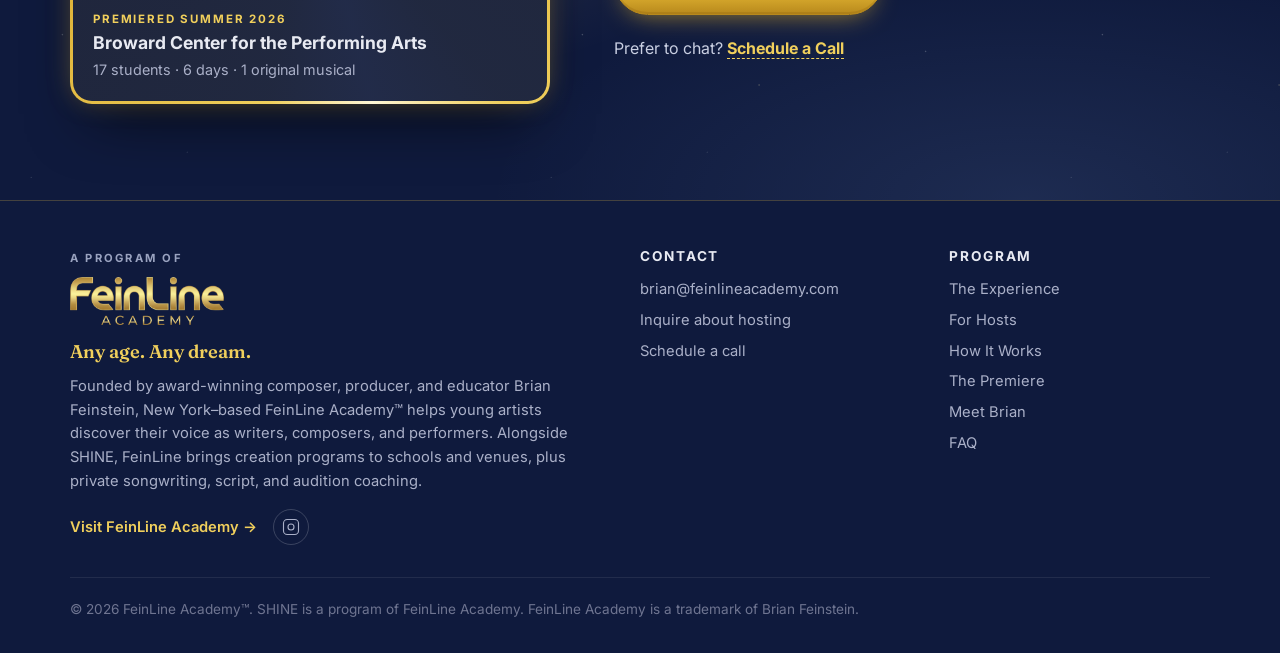
==== commit c9ccc065: "Tighten meta description length Co-Authored-By: Claude Opus 5.5 <noreply@anthropic.com> Claude-Sessi" ====
--- a/index.html
+++ b/index.html
@@ -4,7 +4,7 @@
   <meta charset="UTF-8" />
   <meta name="viewport" content="width=device-width, initial-scale=1" />
   <title>SHINE Musical Theatre Creation Intensive | FeinLine Academy</title>
-  <meta name="description" content="In six days, young theatre-makers write and stage their own original musical, led by award-winning composer Brian Feinstein. Bring SHINE to your venue or school." />
+  <meta name="description" content="In six days, young theatre-makers write and stage an original musical, led by award-winning composer Brian Feinstein. Bring SHINE to your venue or school." />
   <link rel="canonical" href="https://www.feinlineshine.com/" />
   <meta name="robots" content="index, follow, max-image-preview:large" />
   <meta name="author" content="FeinLine Academy" />
@@ -72,7 +72,7 @@
         "@id": "https://www.feinlineshine.com/#webpage",
         "url": "https://www.feinlineshine.com/",
         "name": "SHINE Musical Theatre Creation Intensive | FeinLine Academy",
-        "description": "In six days, young theatre-makers write and stage their own original musical, led by award-winning composer Brian Feinstein. Bring SHINE to your venue or school.",
+        "description": "In six days, young theatre-makers write and stage an original musical, led by award-winning composer Brian Feinstein. Bring SHINE to your venue or school.",
         "isPartOf": {"@id": "https://www.feinlineshine.com/#website"},
         "about": {"@id": "https://www.feinlineshine.com/#org"},
         "primaryImageOfPage": {"@type": "ImageObject", "url": "https://www.feinlineshine.com/assets/og-share.jpg", "width": 1200, "height": 630},
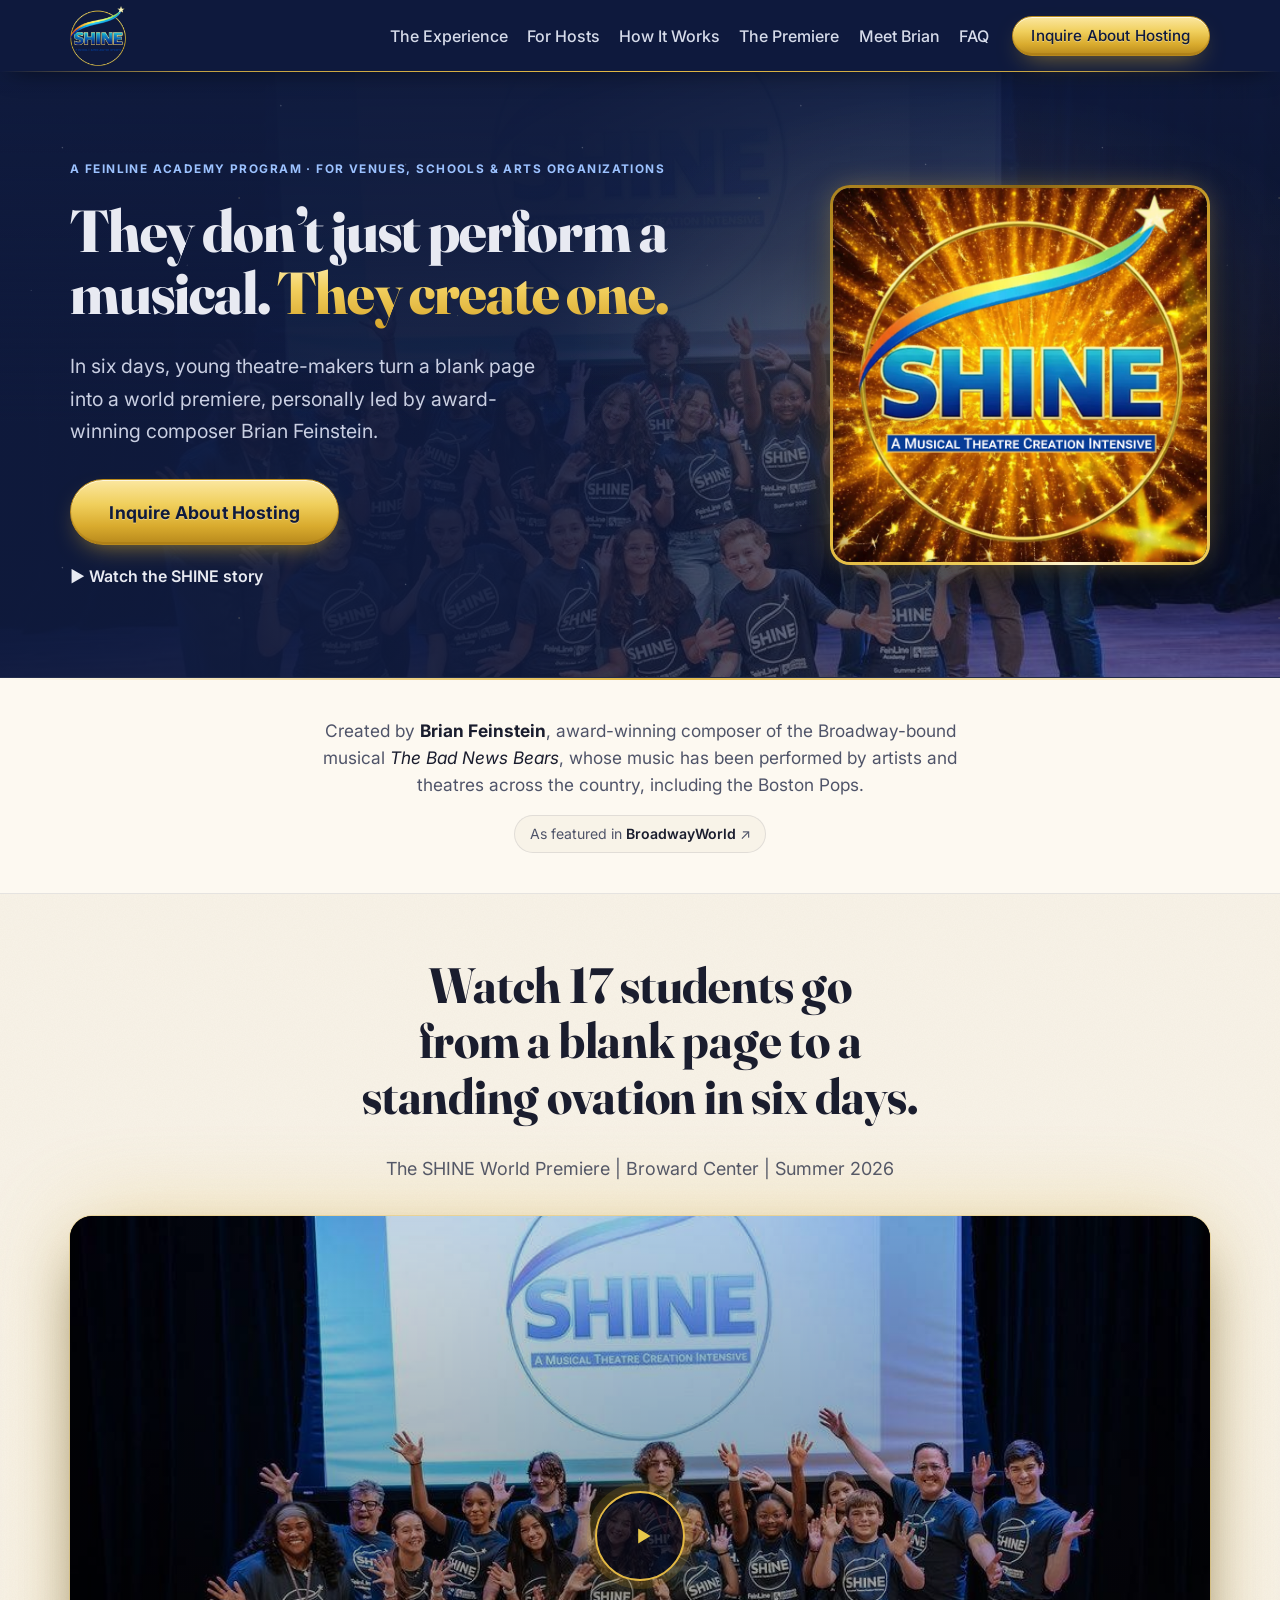
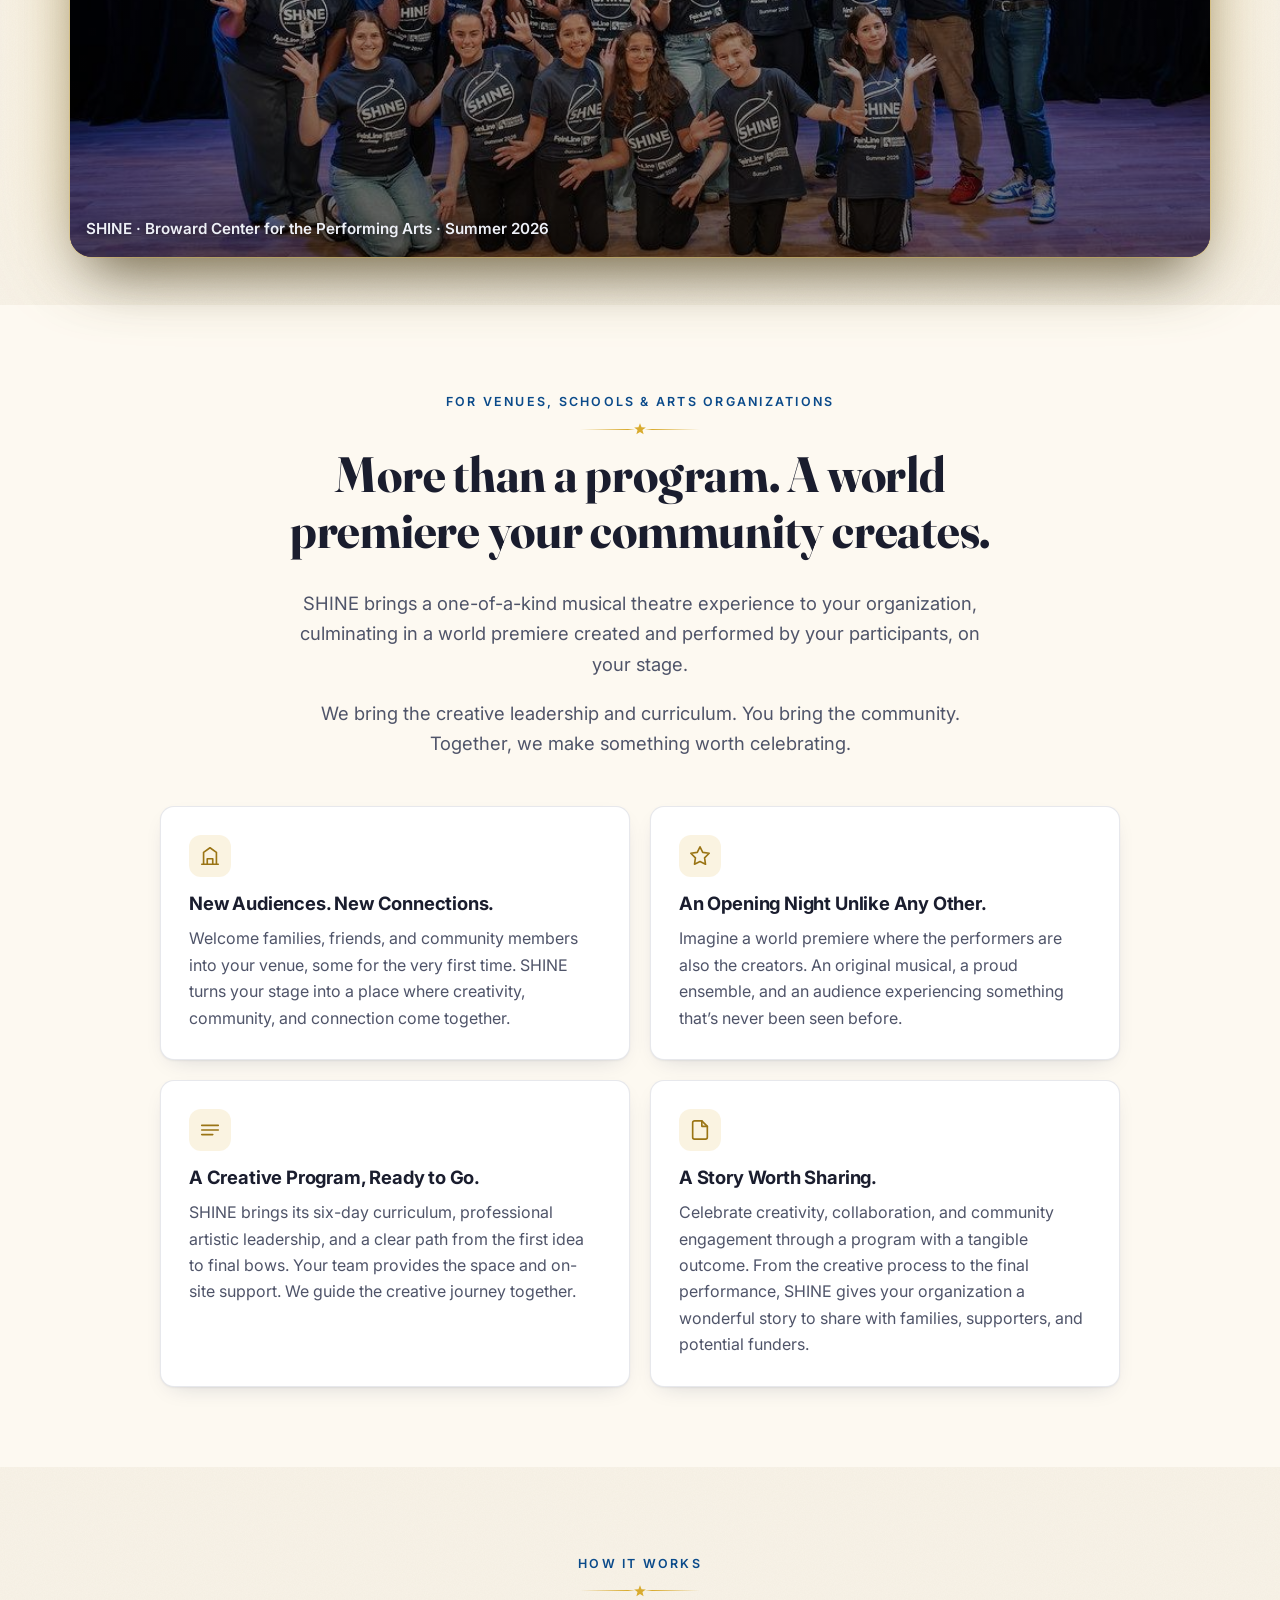
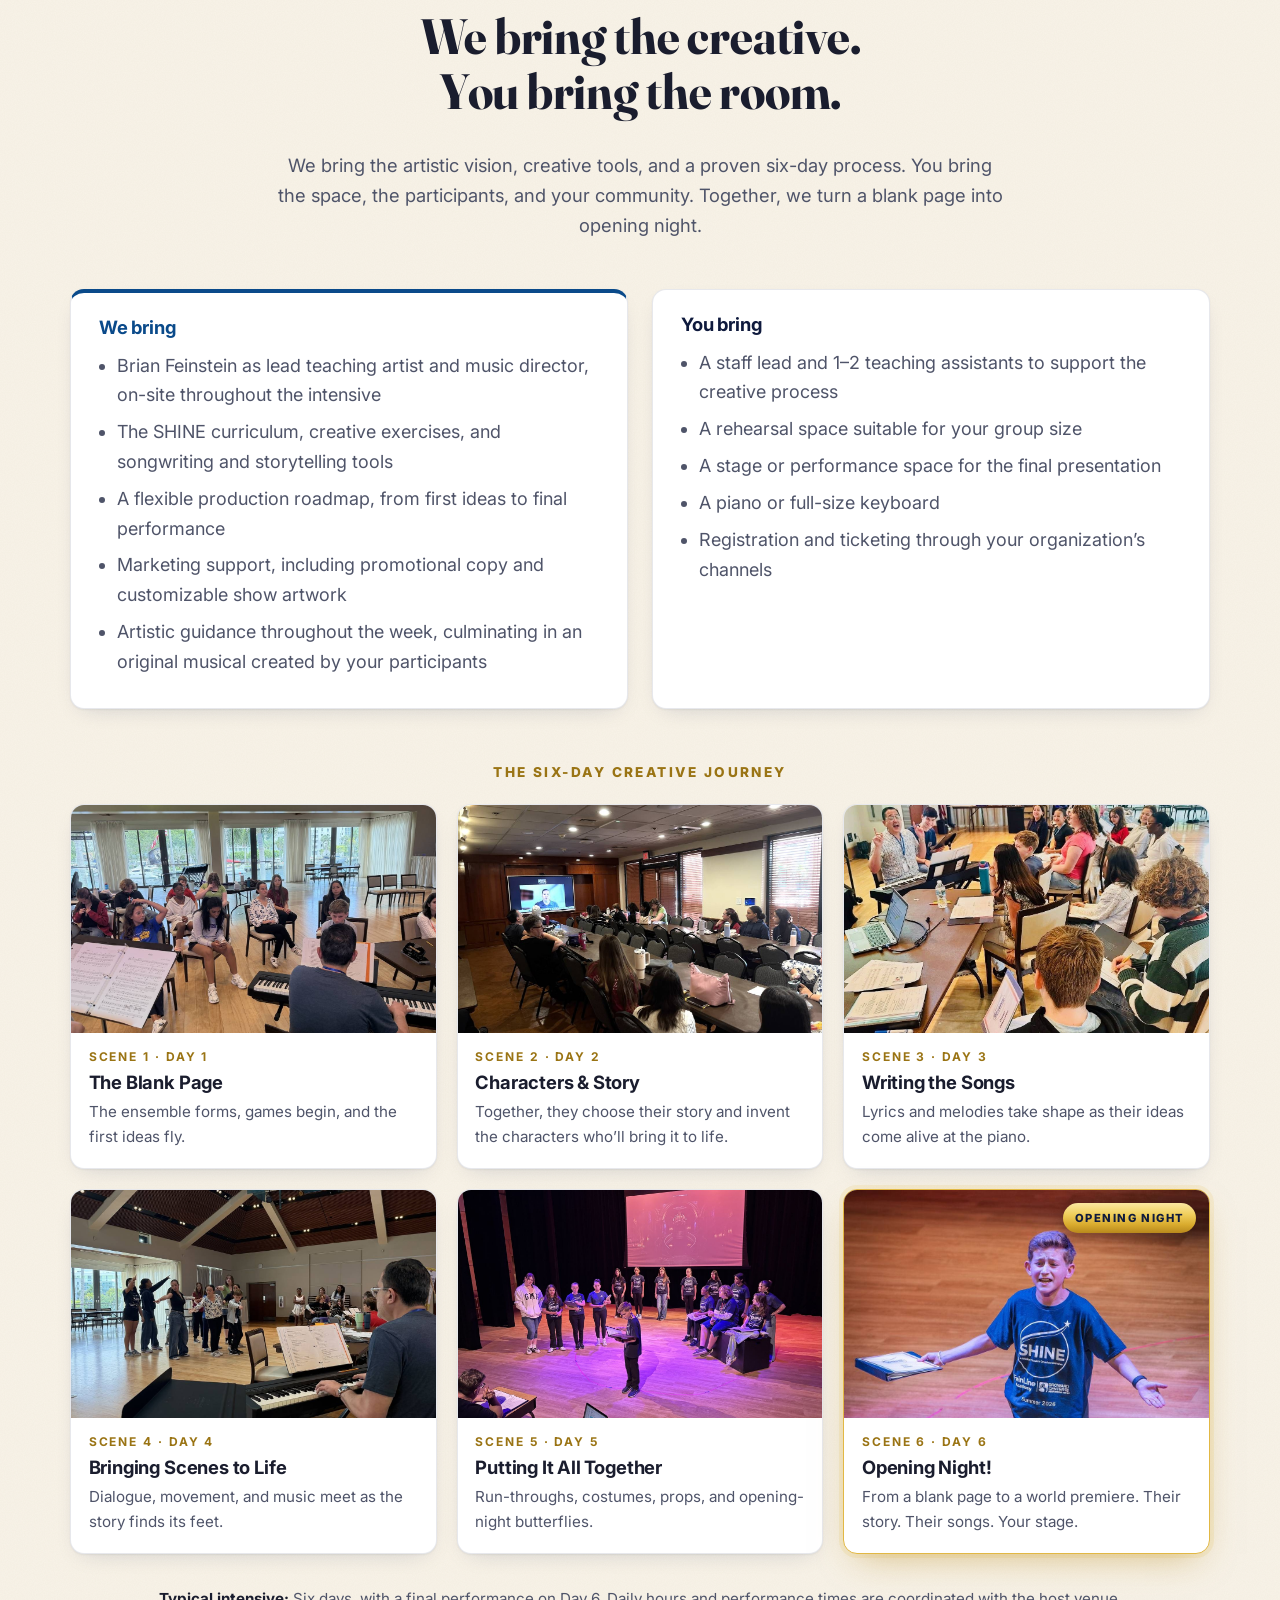
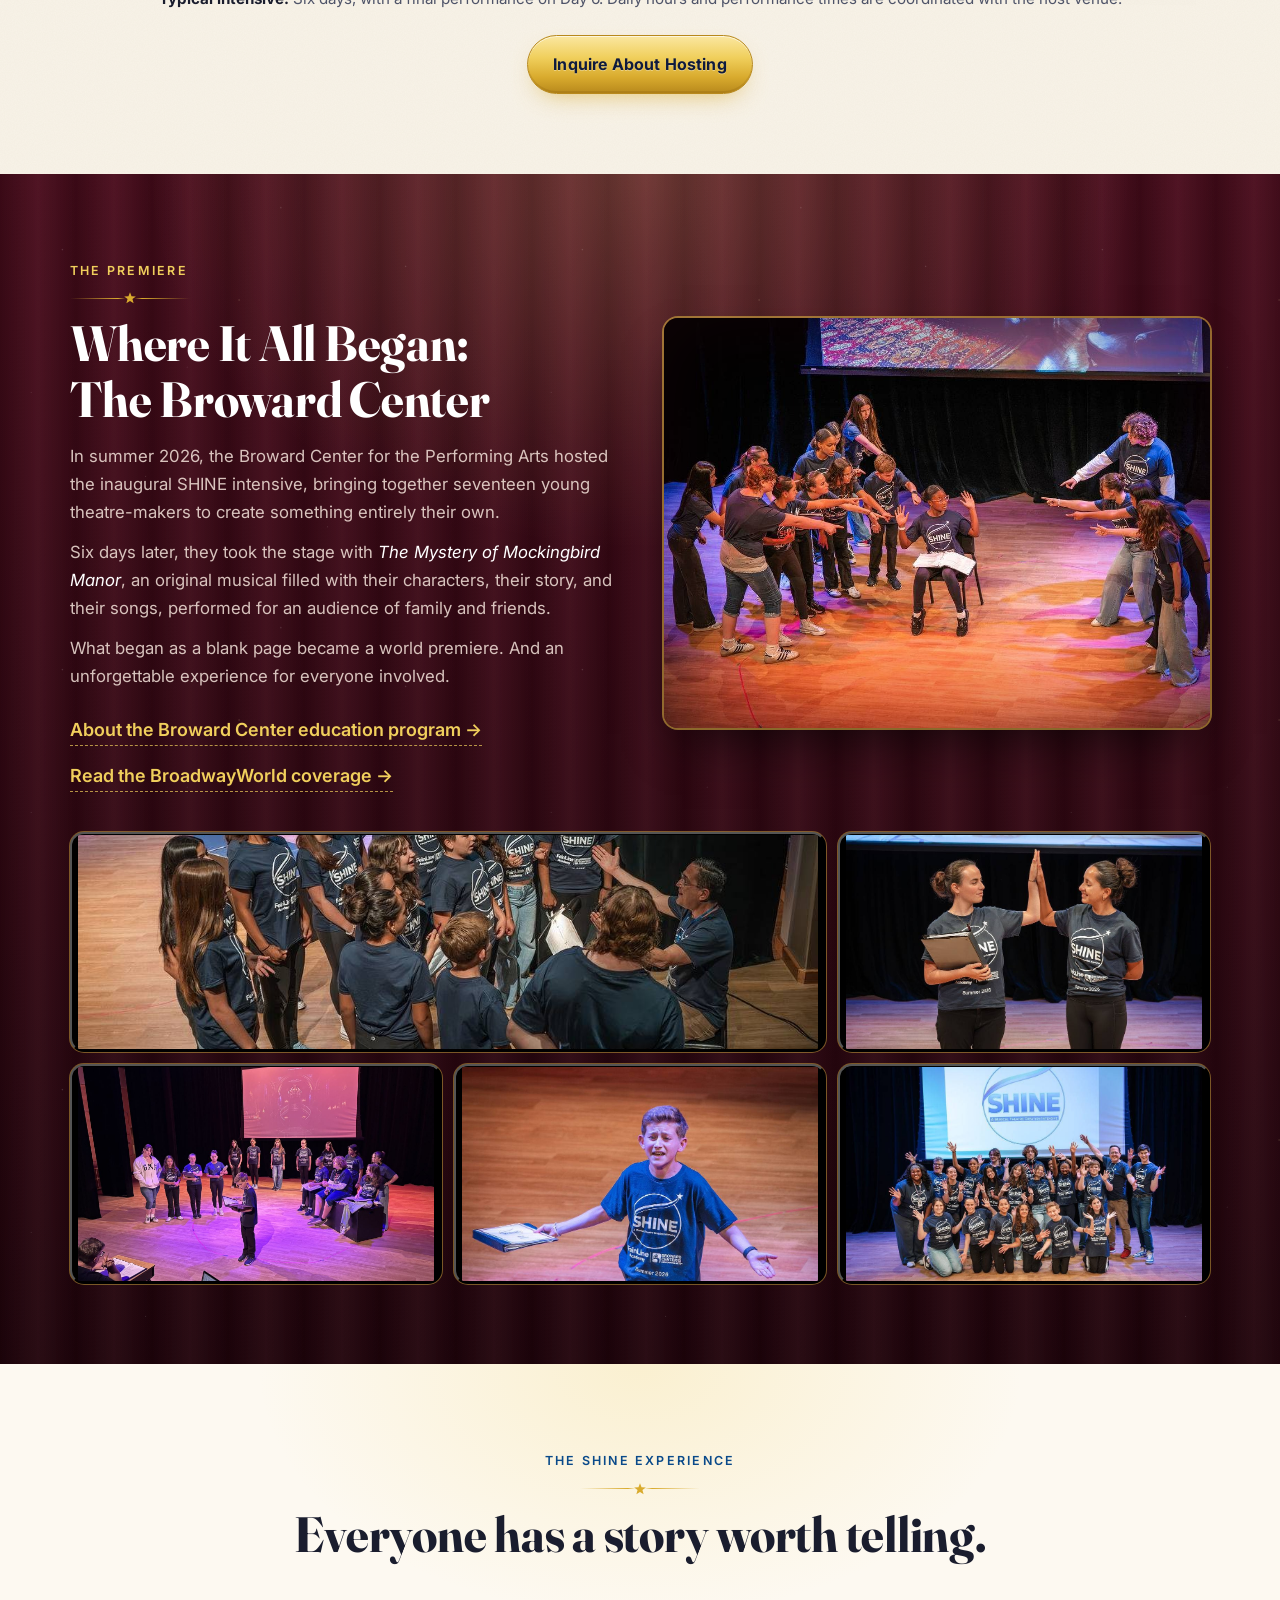
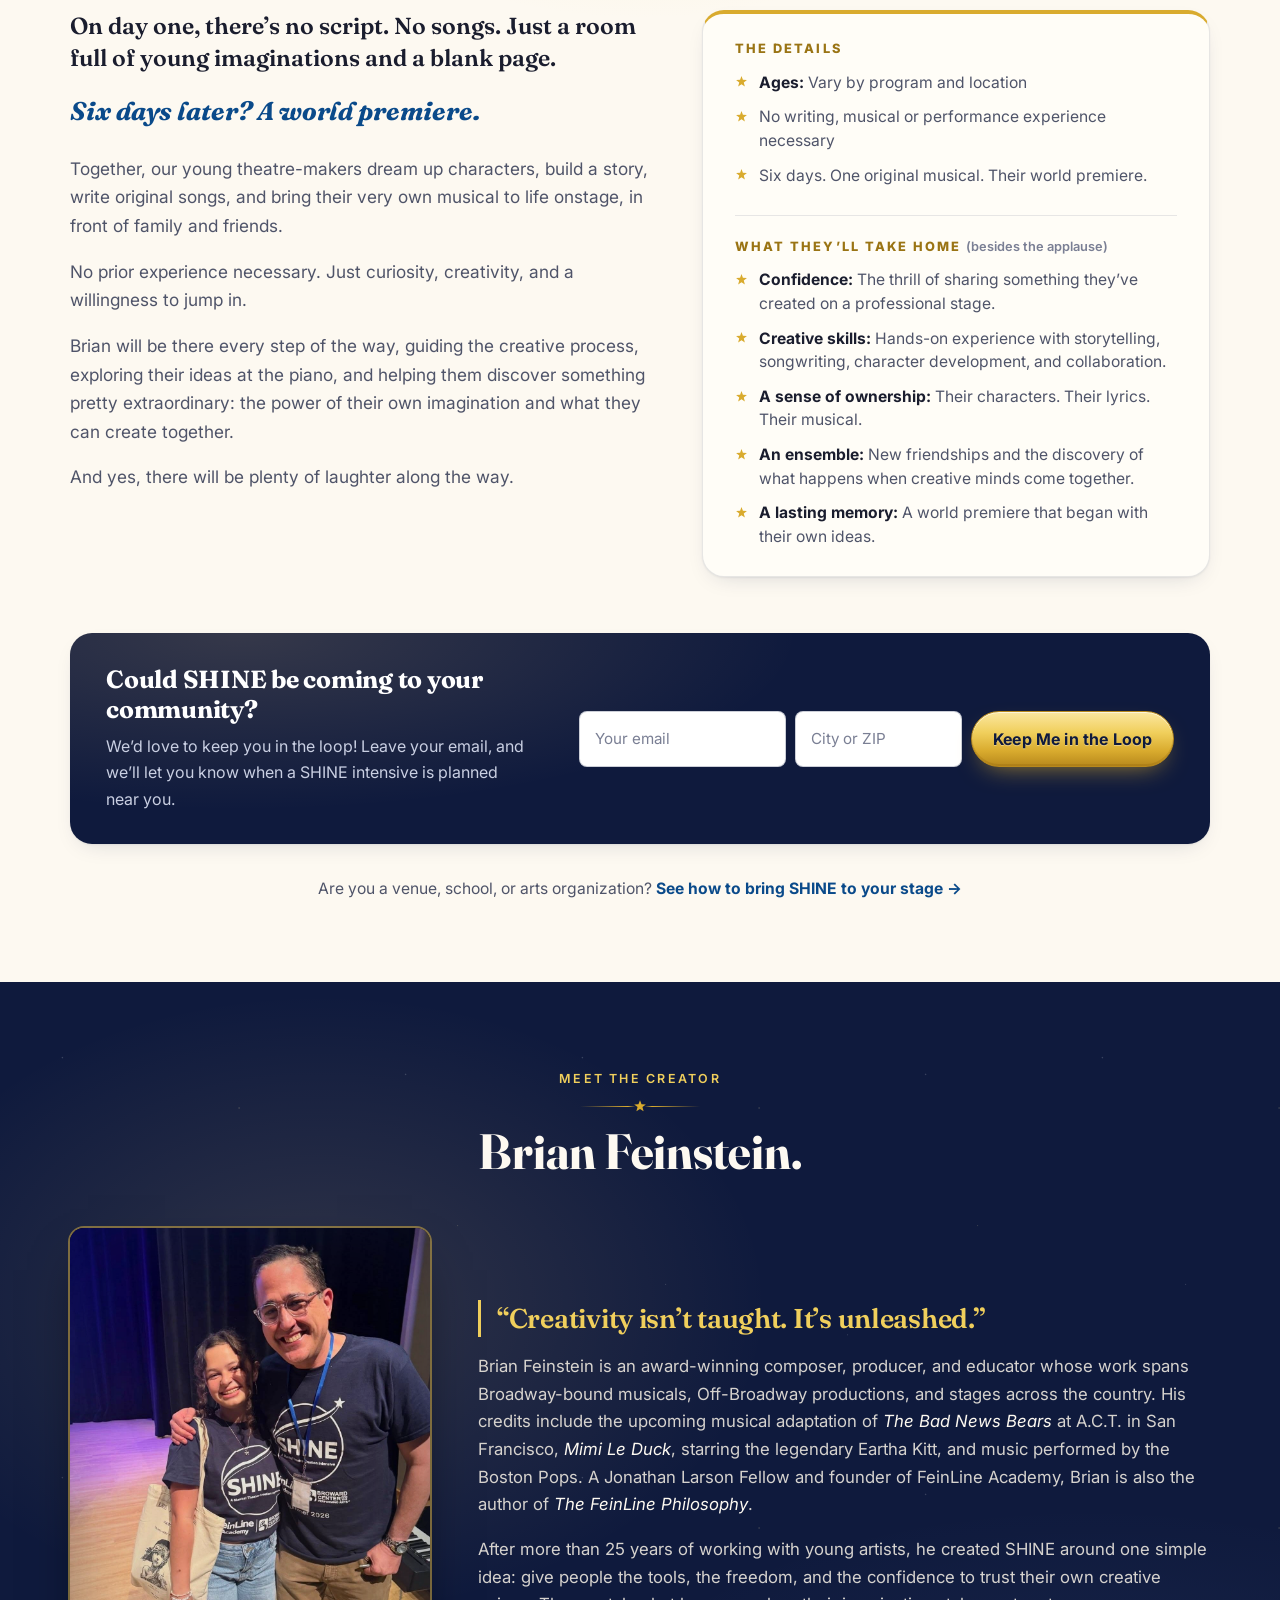
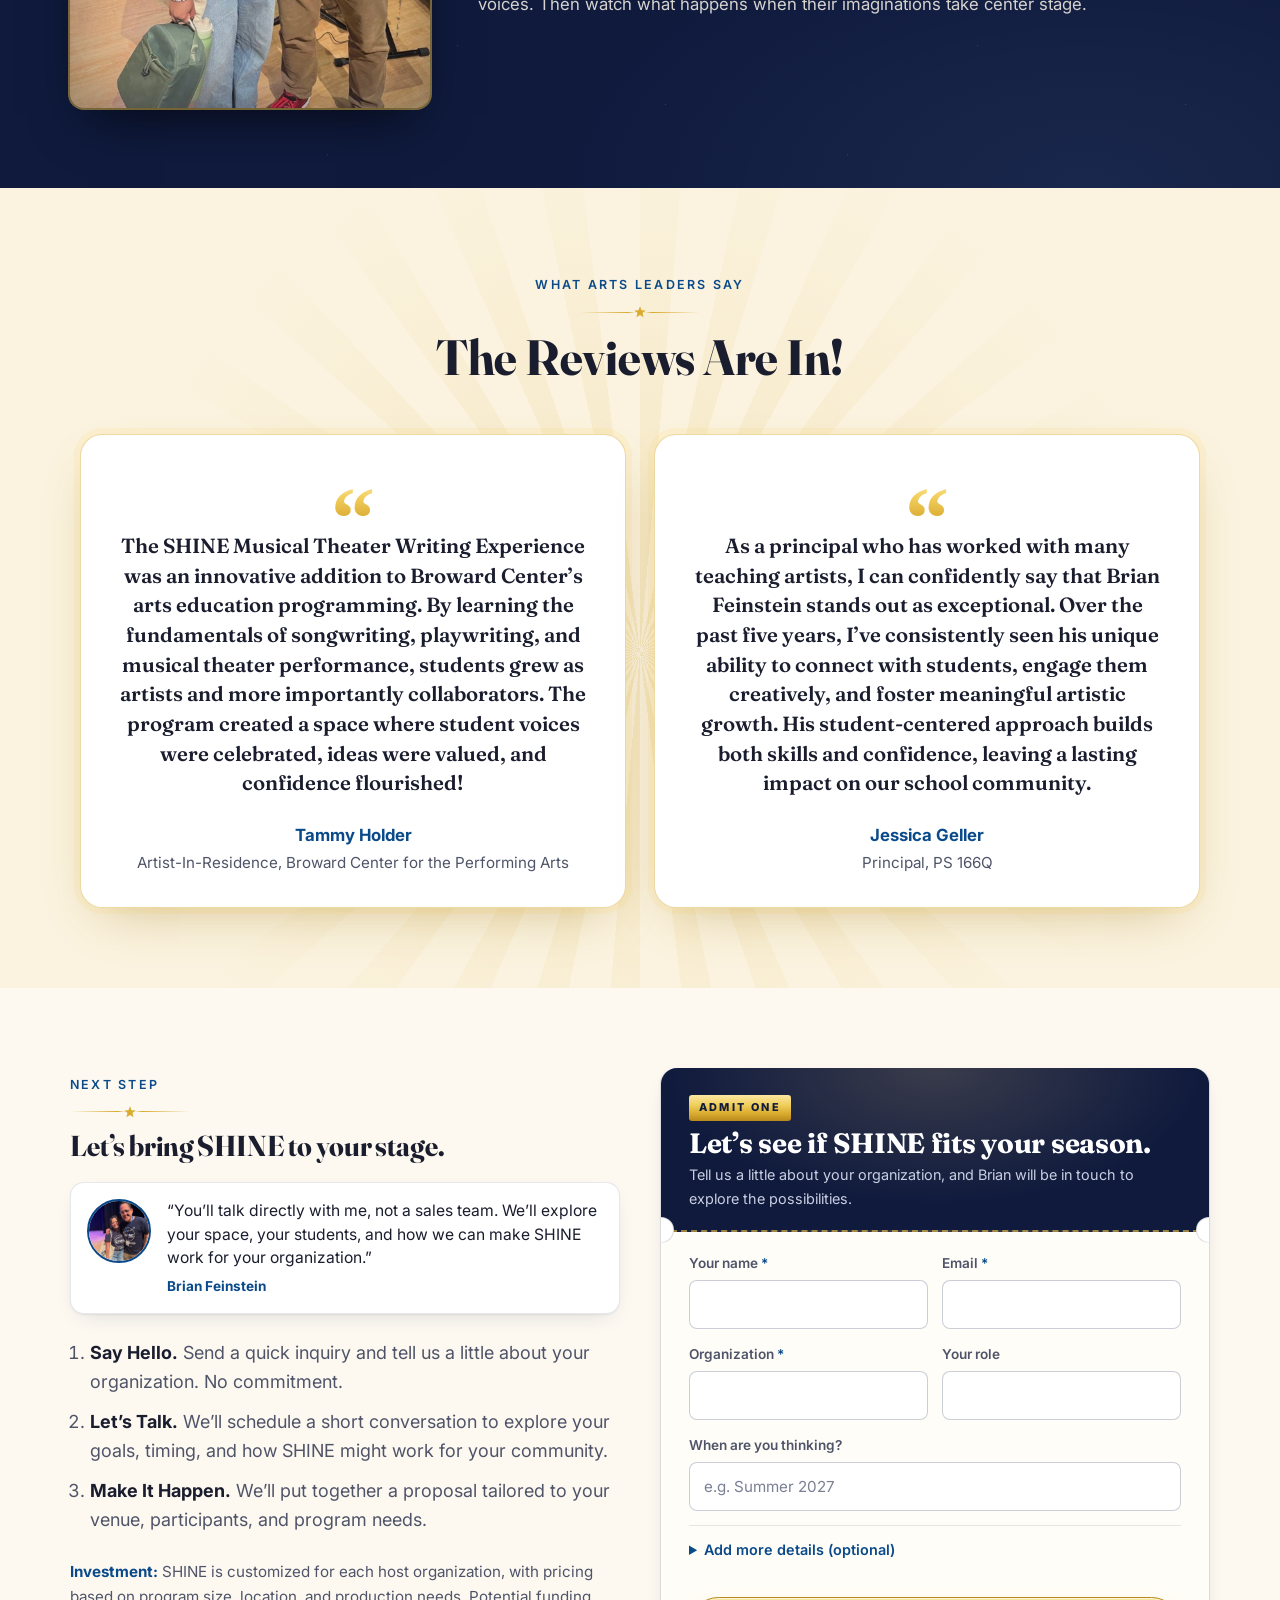
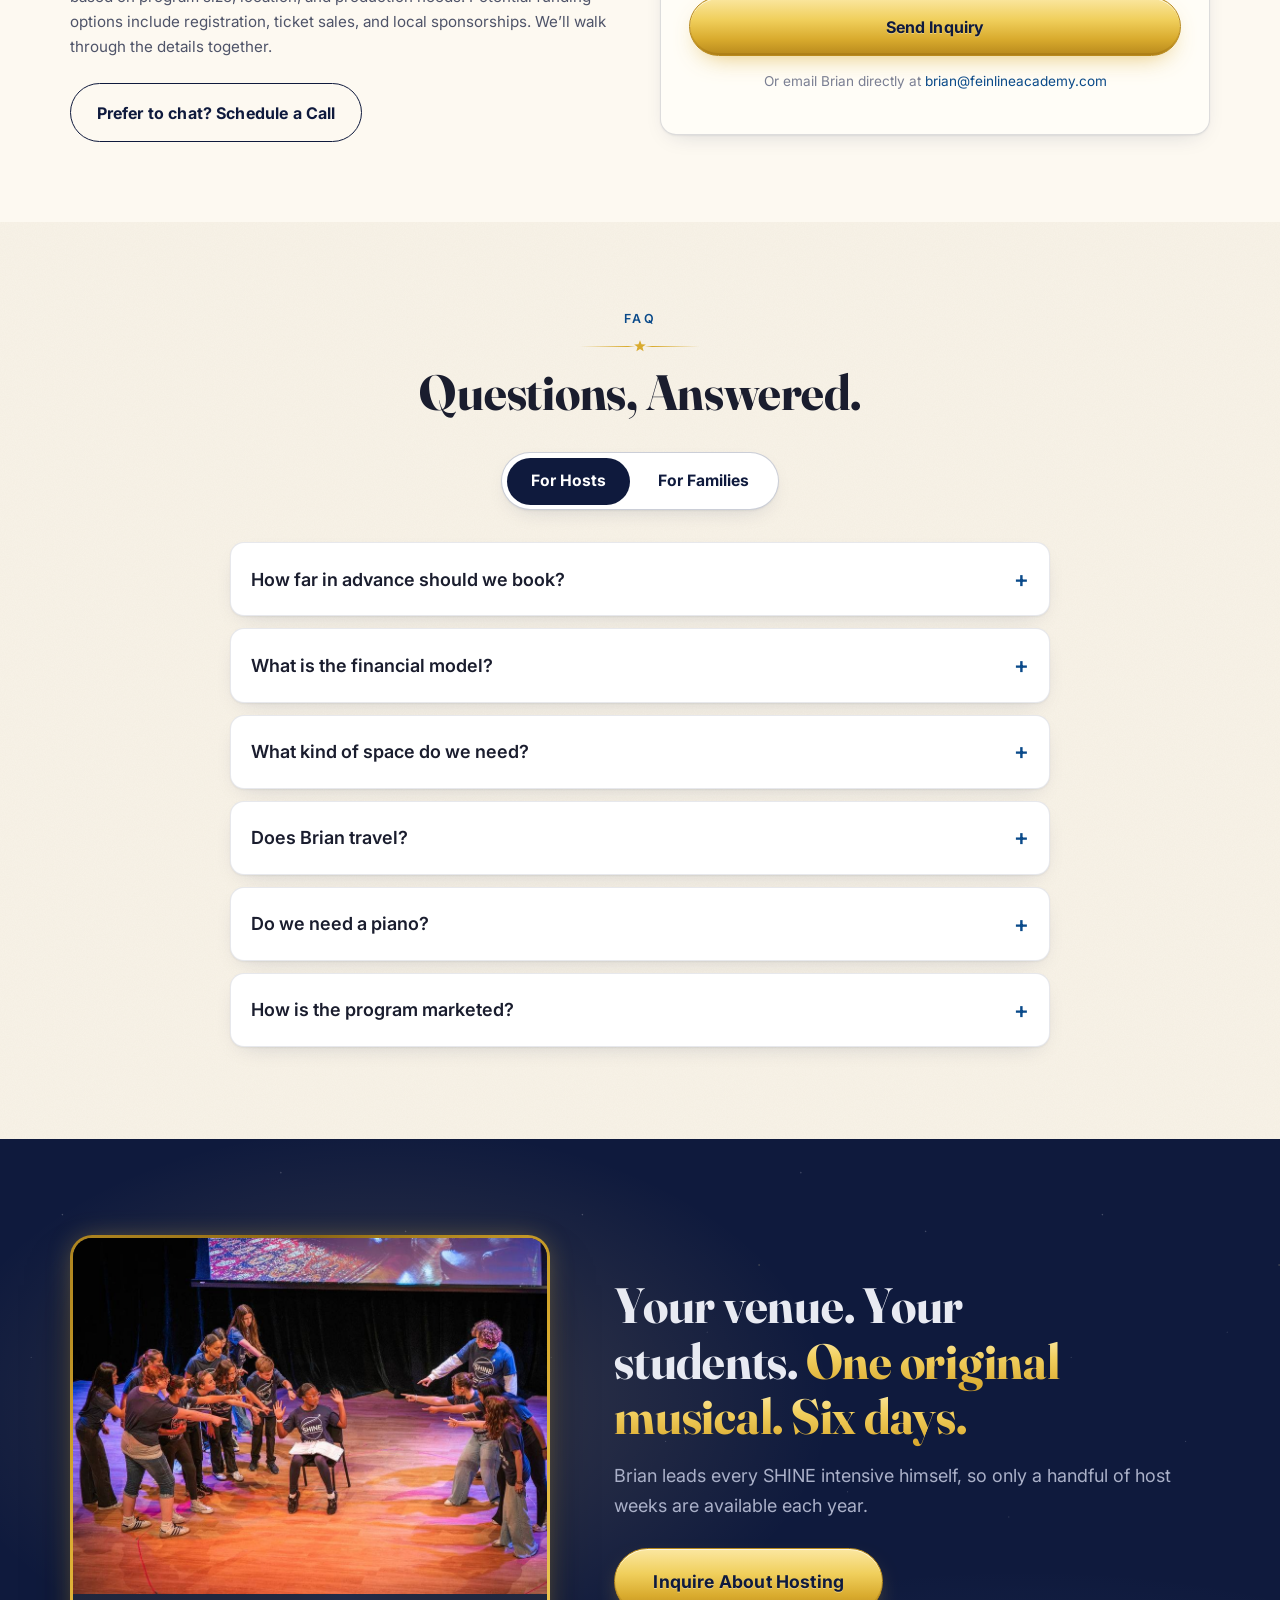
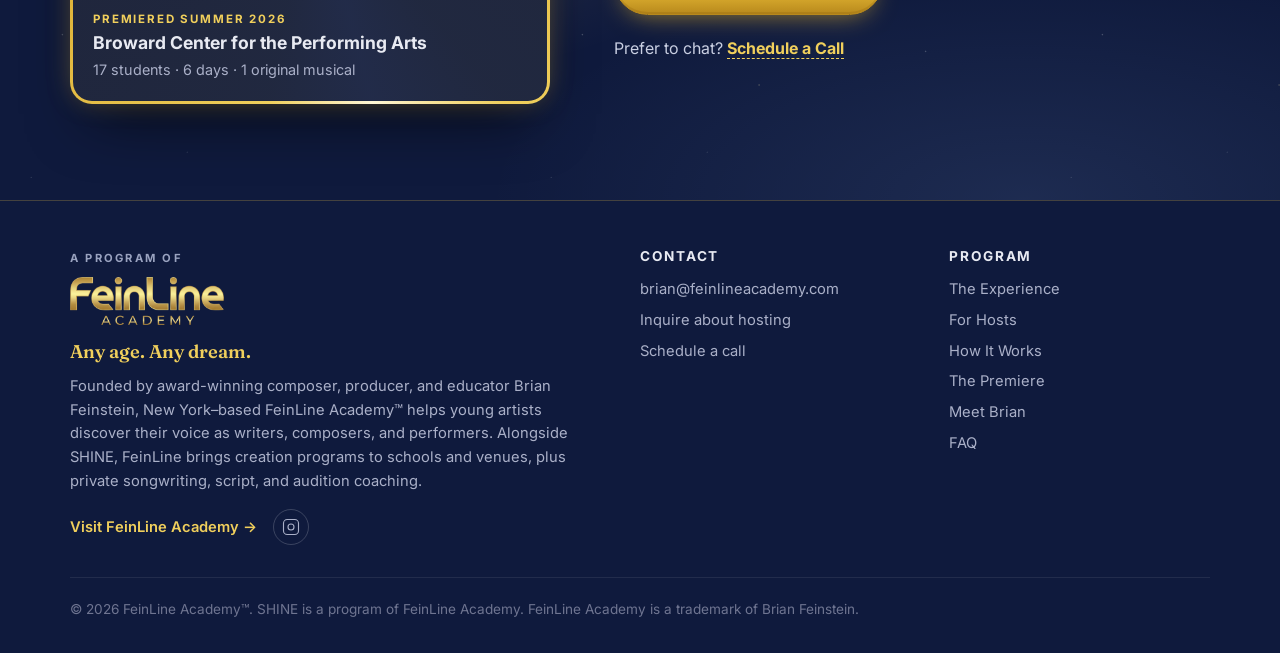
==== commit dd2ccccb: "Keep mobile sticky CTA clear of the bottom-right hosting badge Co-Authored-By: Claude Opus 5.5 <nore" ====
--- a/index.html
+++ b/index.html
@@ -37,7 +37,7 @@
   <link rel="preconnect" href="https://fonts.googleapis.com" />
   <link rel="preconnect" href="https://fonts.gstatic.com" crossorigin />
   <link rel="stylesheet" href="https://fonts.googleapis.com/css2?family=Inter:wght@400;500;600;700;800&family=Fraunces:ital,opsz,wght@0,9..144,600;0,9..144,700;1,9..144,600;1,9..144,700&display=swap" />
-  <link rel="stylesheet" href="styles.css?v=rev5" />
+  <link rel="stylesheet" href="styles.css?v=rev6" />
 
   <script type="application/ld+json">
   {
--- a/styles.css
+++ b/styles.css
@@ -286,7 +286,22 @@
   transform: translateY(100%);
   transition: transform 220ms ease;
 }
-.mobile-cta .btn { width: 100%; }
+/* Button sits on the left so the hosting badge in the
+   bottom-right corner never covers it. Adjust --badge-space
+   if the badge changes size (set it to 0 to go full width). */
+.mobile-cta {
+  --badge-space: 9.5rem;
+  padding-bottom: calc(0.75rem + env(safe-area-inset-bottom, 0px));
+}
+.mobile-cta .btn {
+  width: calc(100% - var(--badge-space));
+  padding: 0.85rem 1.1rem;
+  font-size: 0.95rem;
+  white-space: nowrap;
+}
+@media (max-width: 359px) {
+  .mobile-cta .btn { font-size: 0.85rem; line-height: 1.15; padding: 0.6rem 0.75rem; white-space: normal; }
+}
 body { padding-bottom: 0; }
 
 @media (max-width: 700px) {
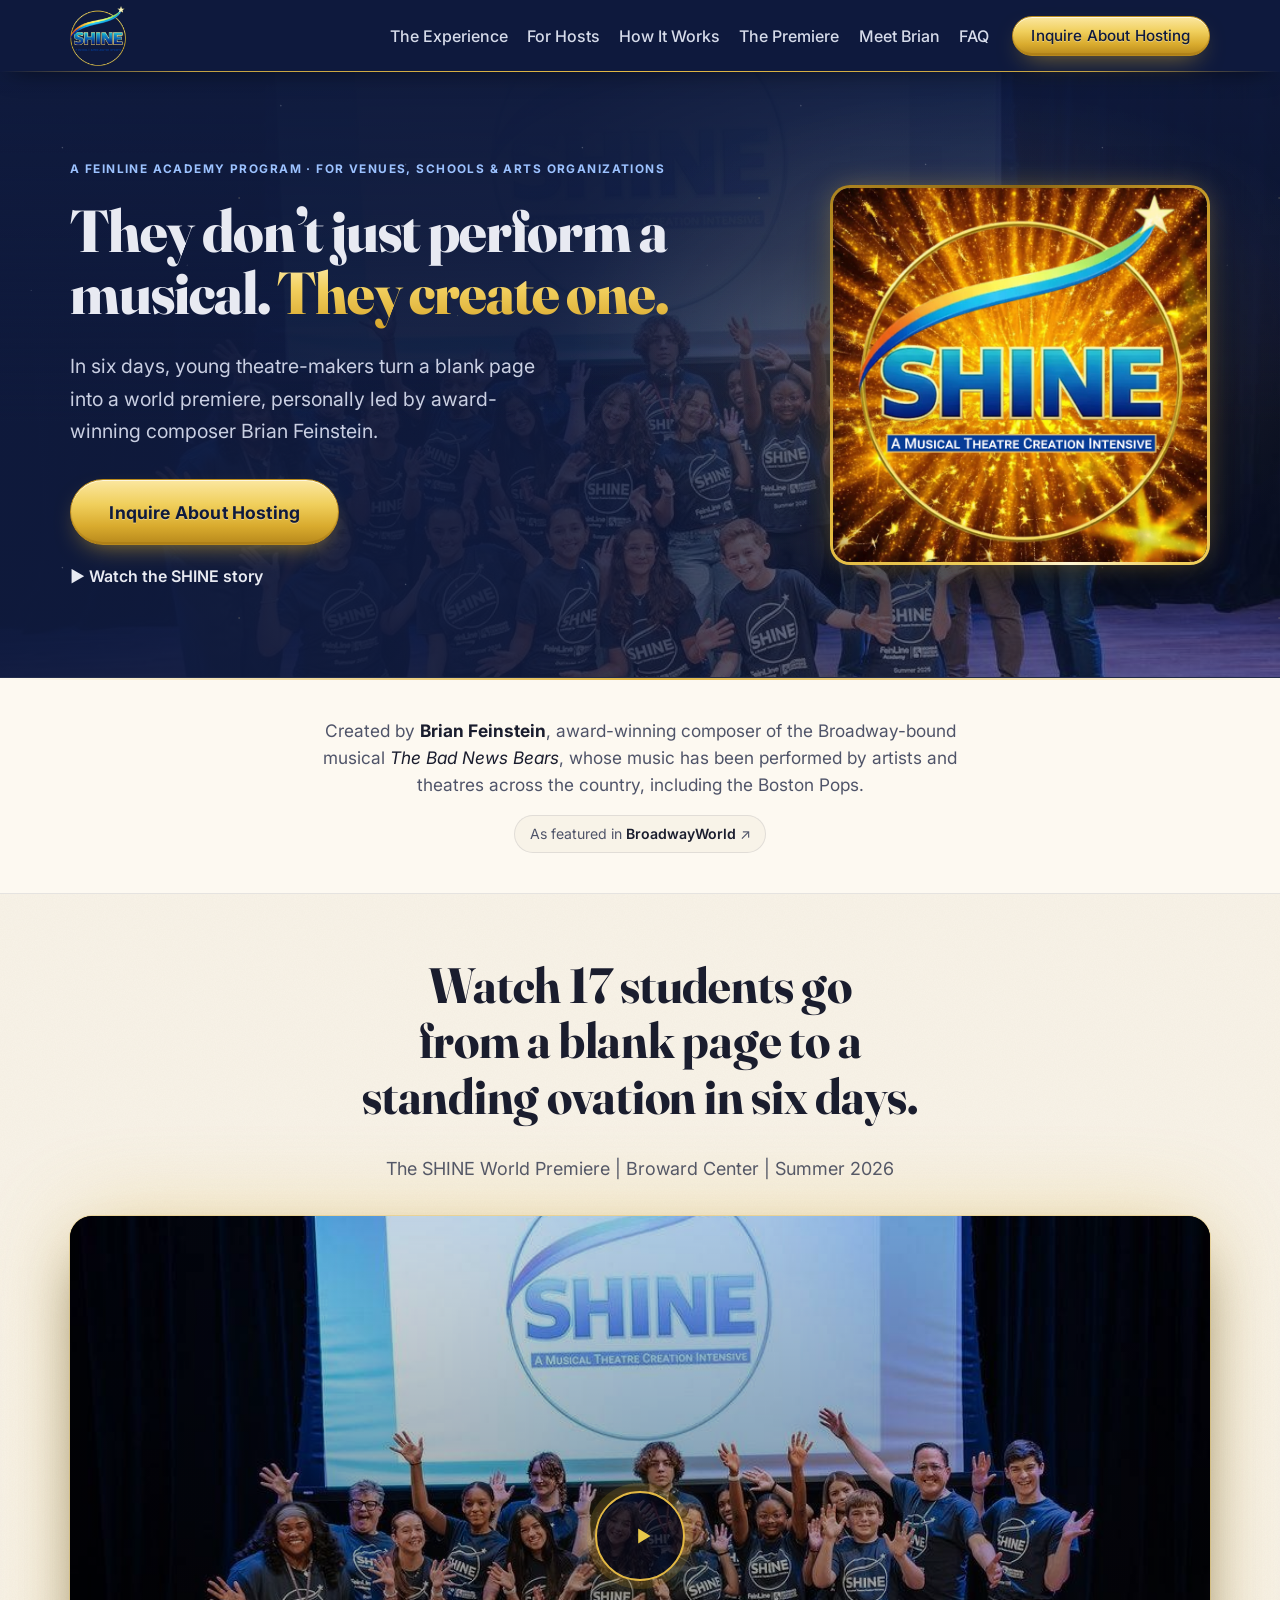
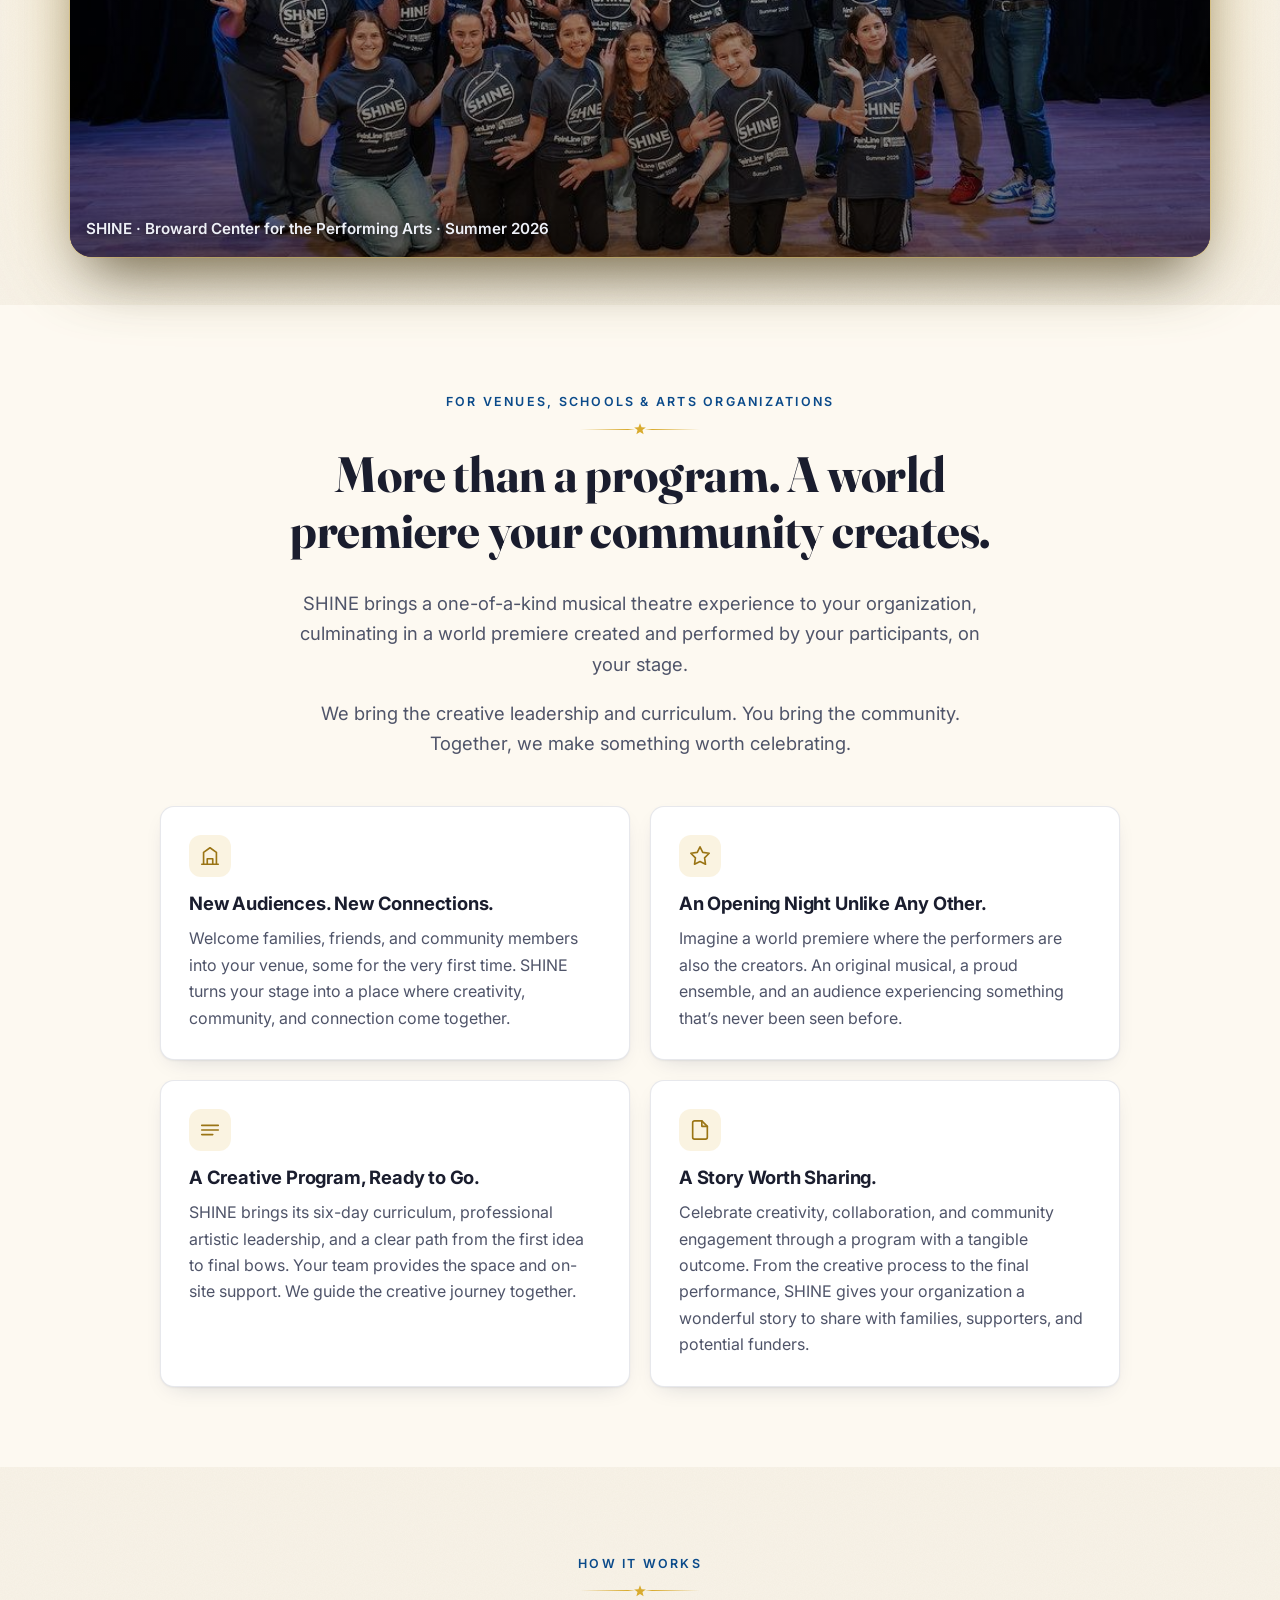
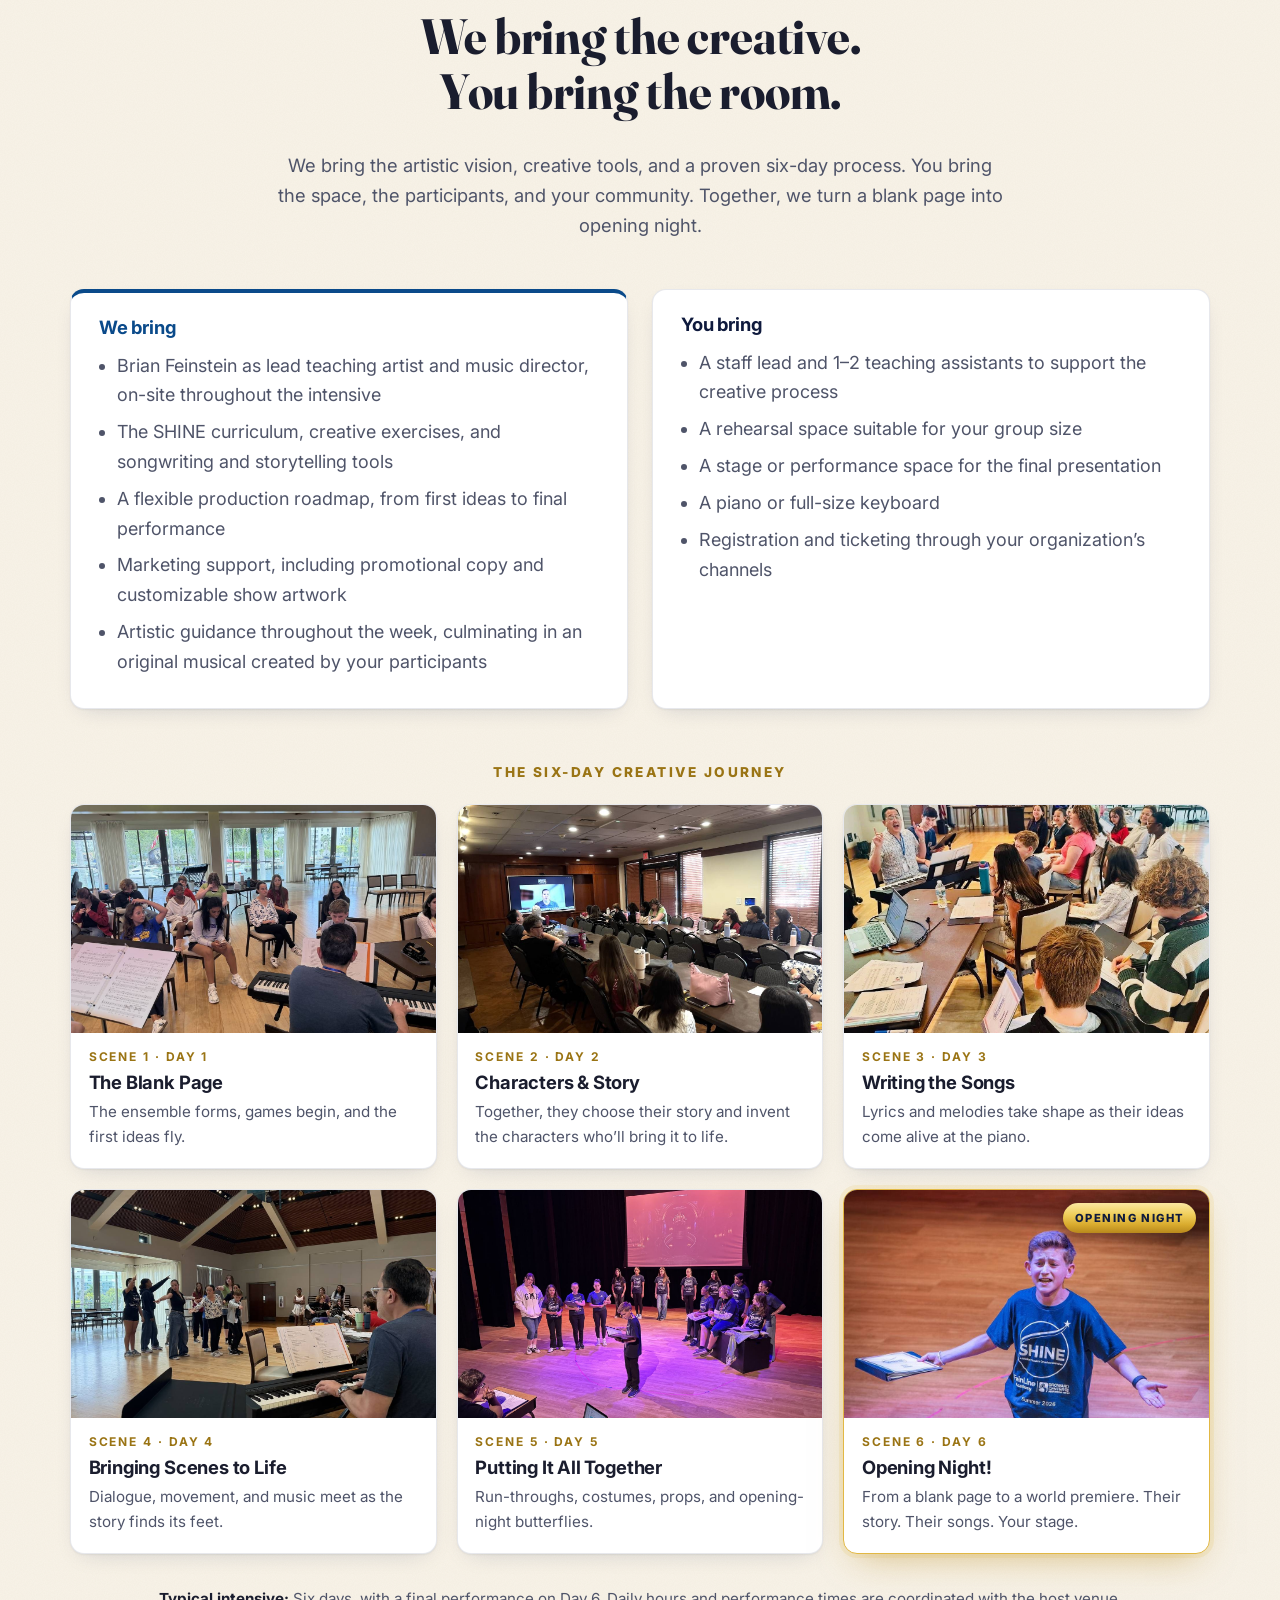
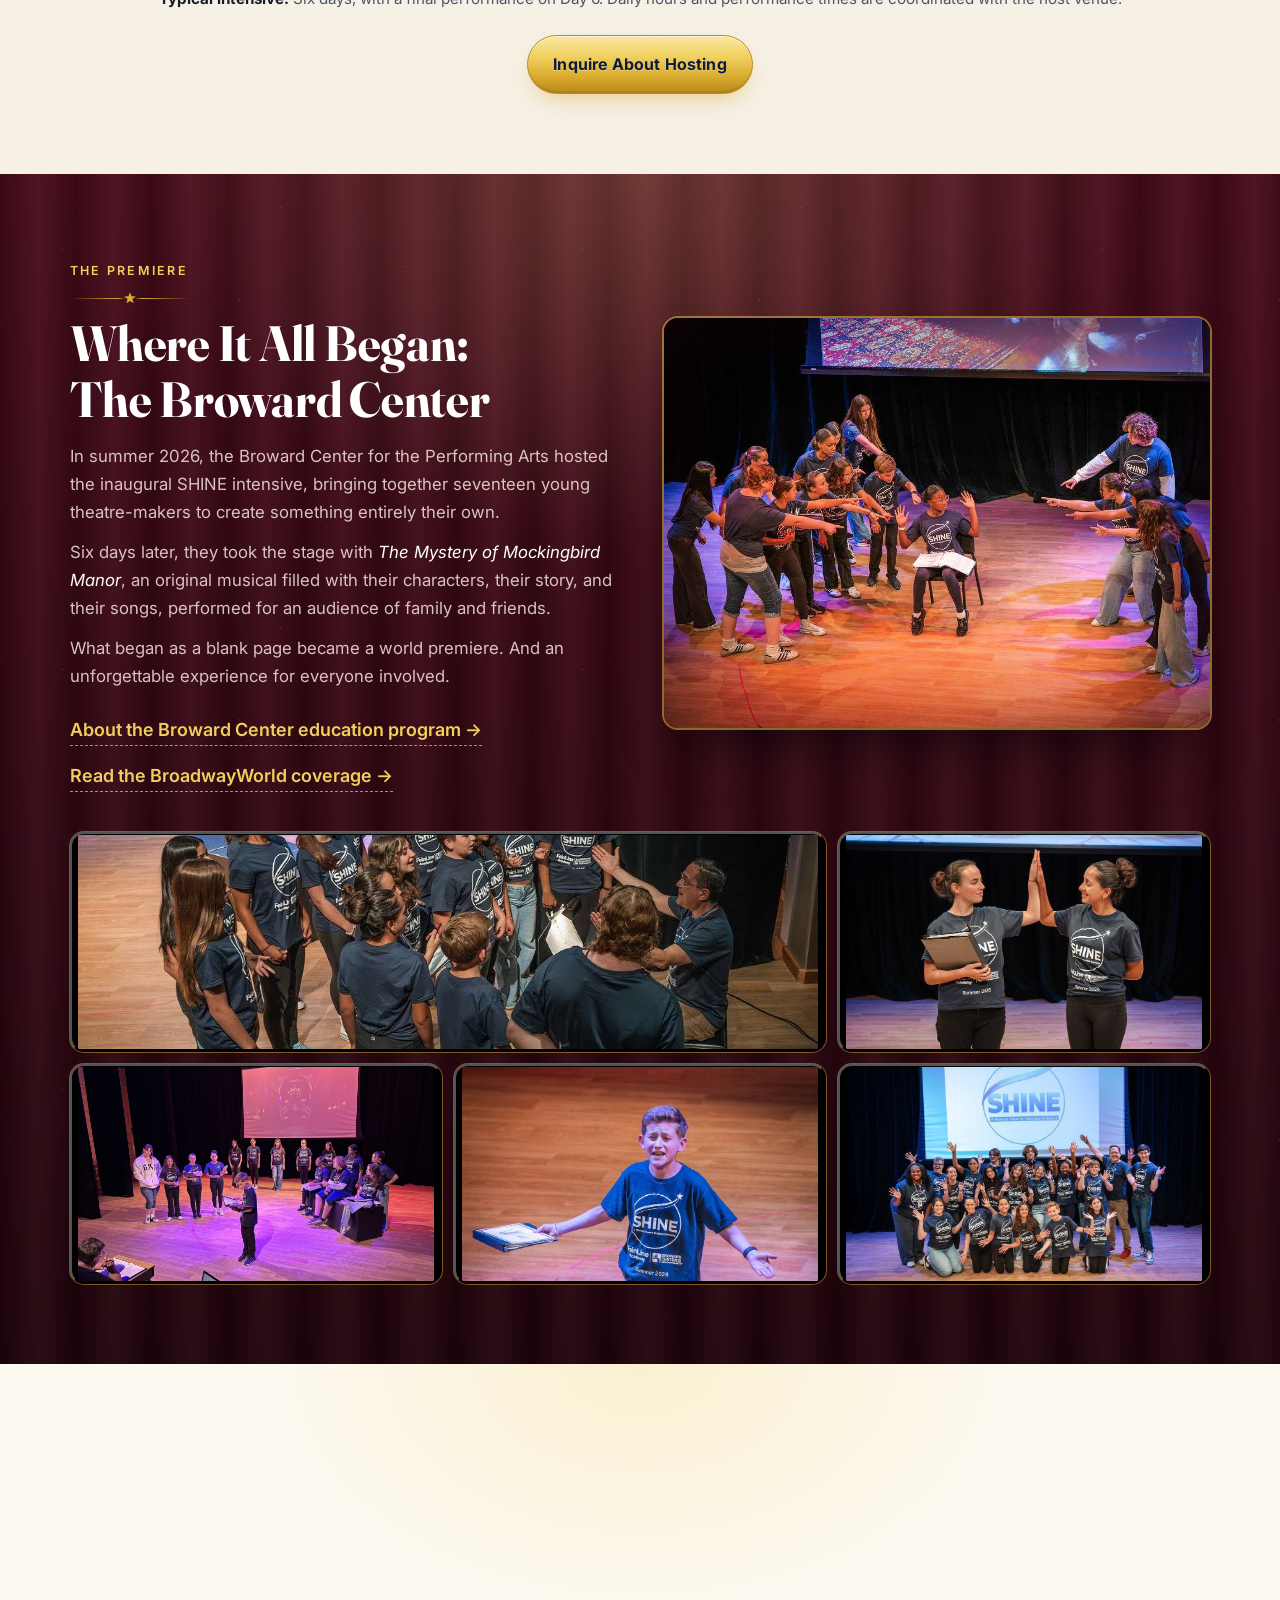
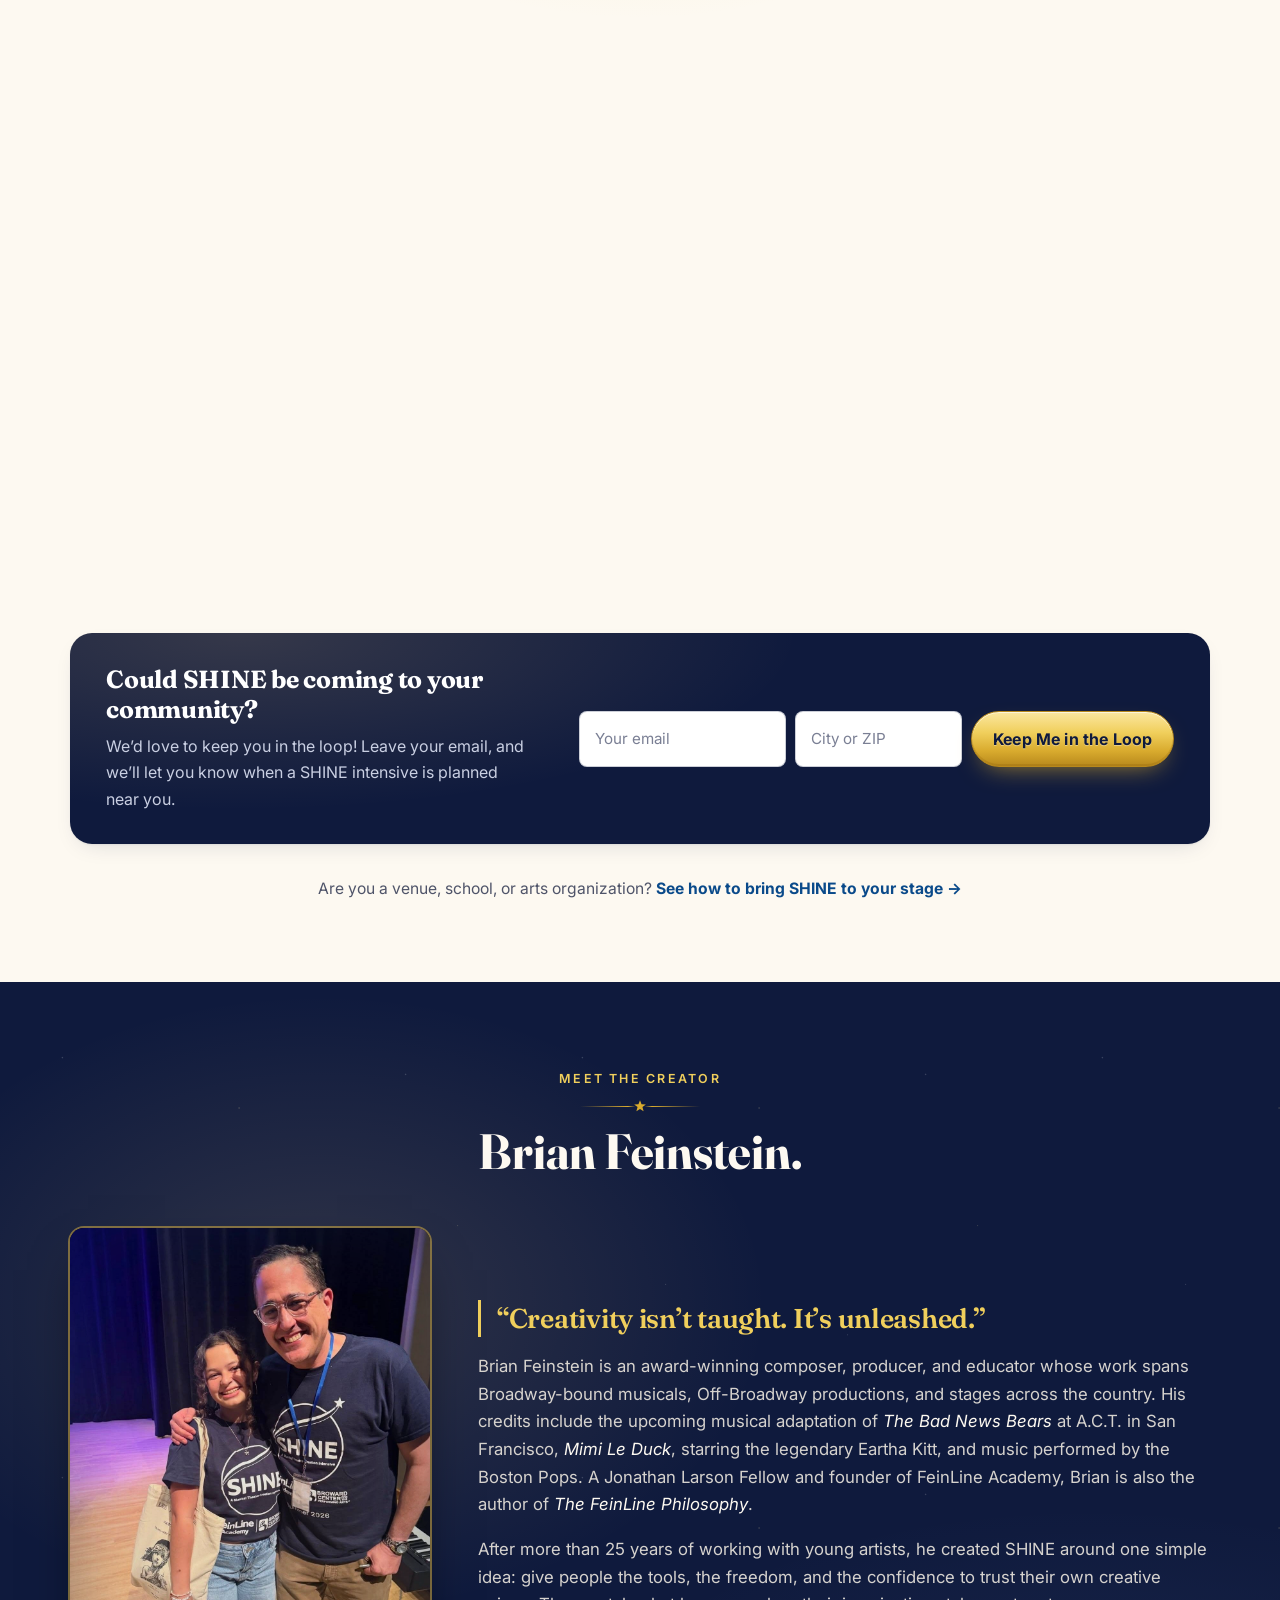
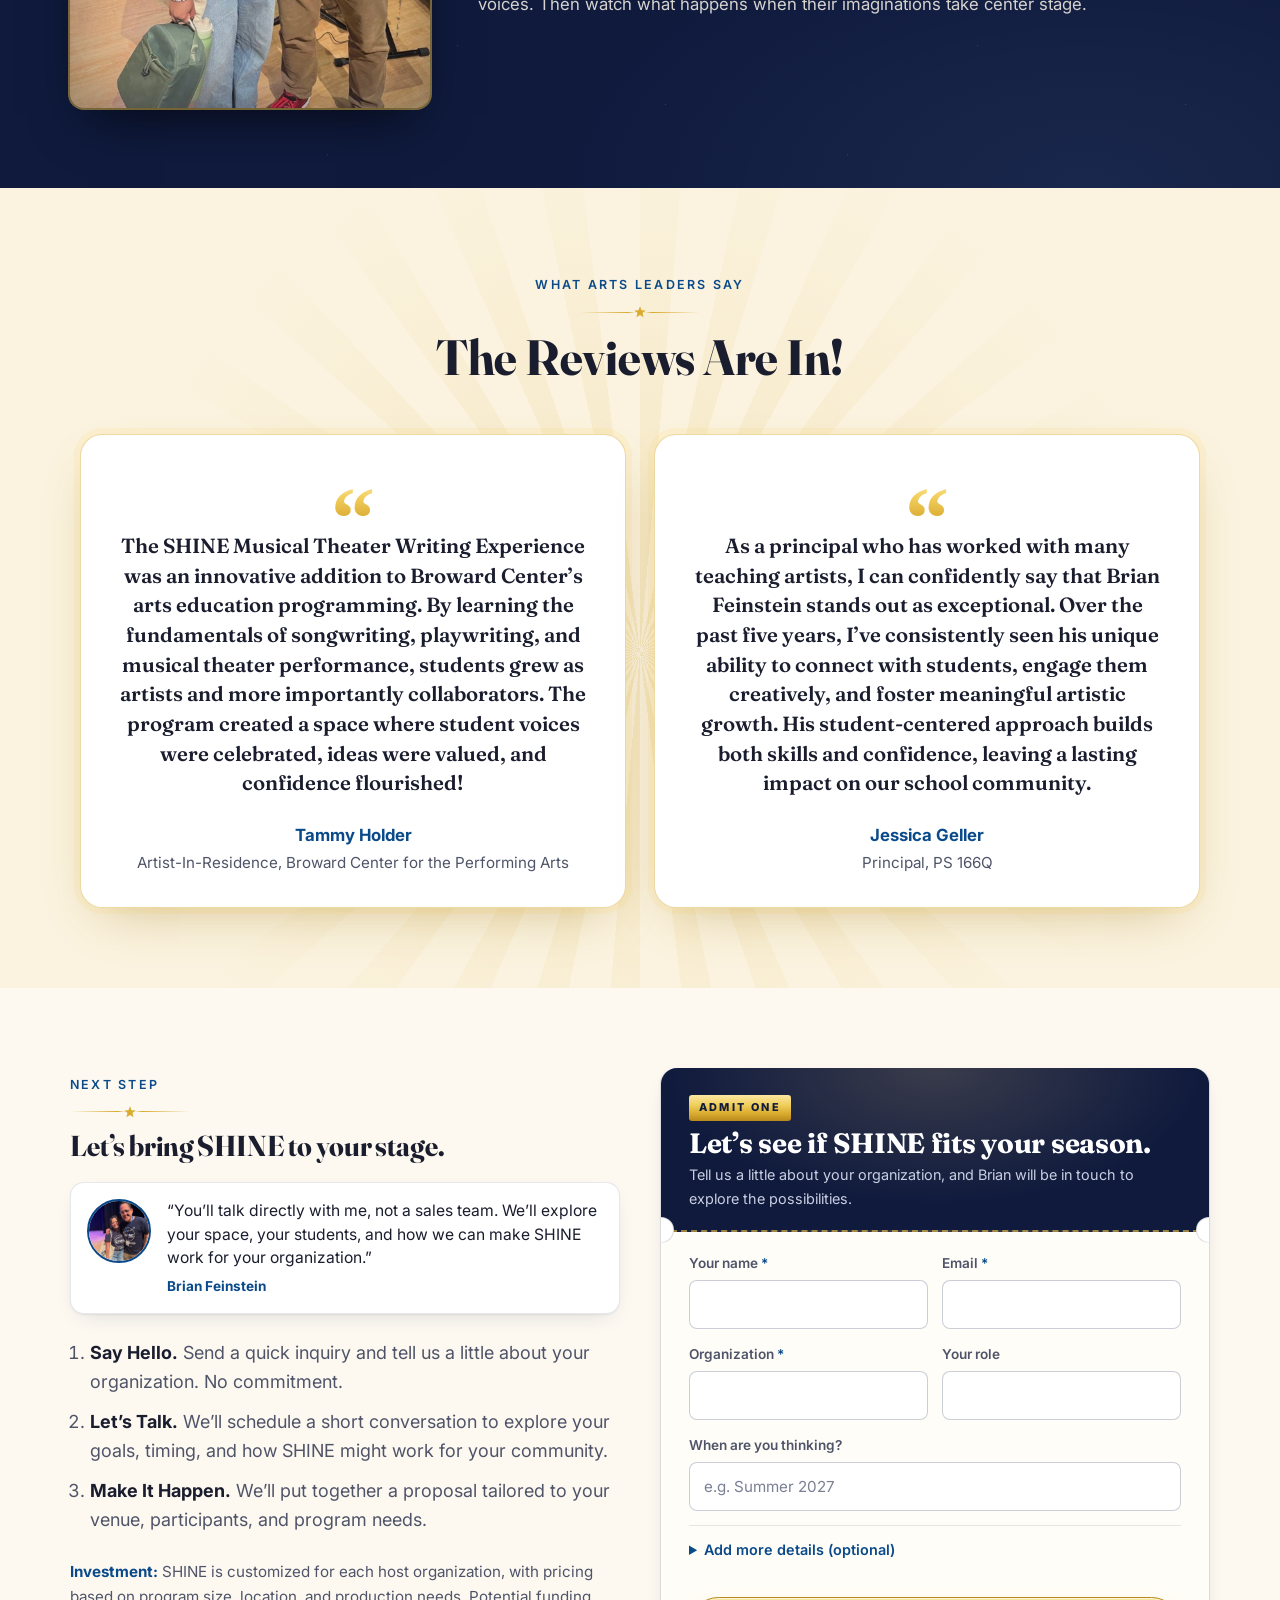
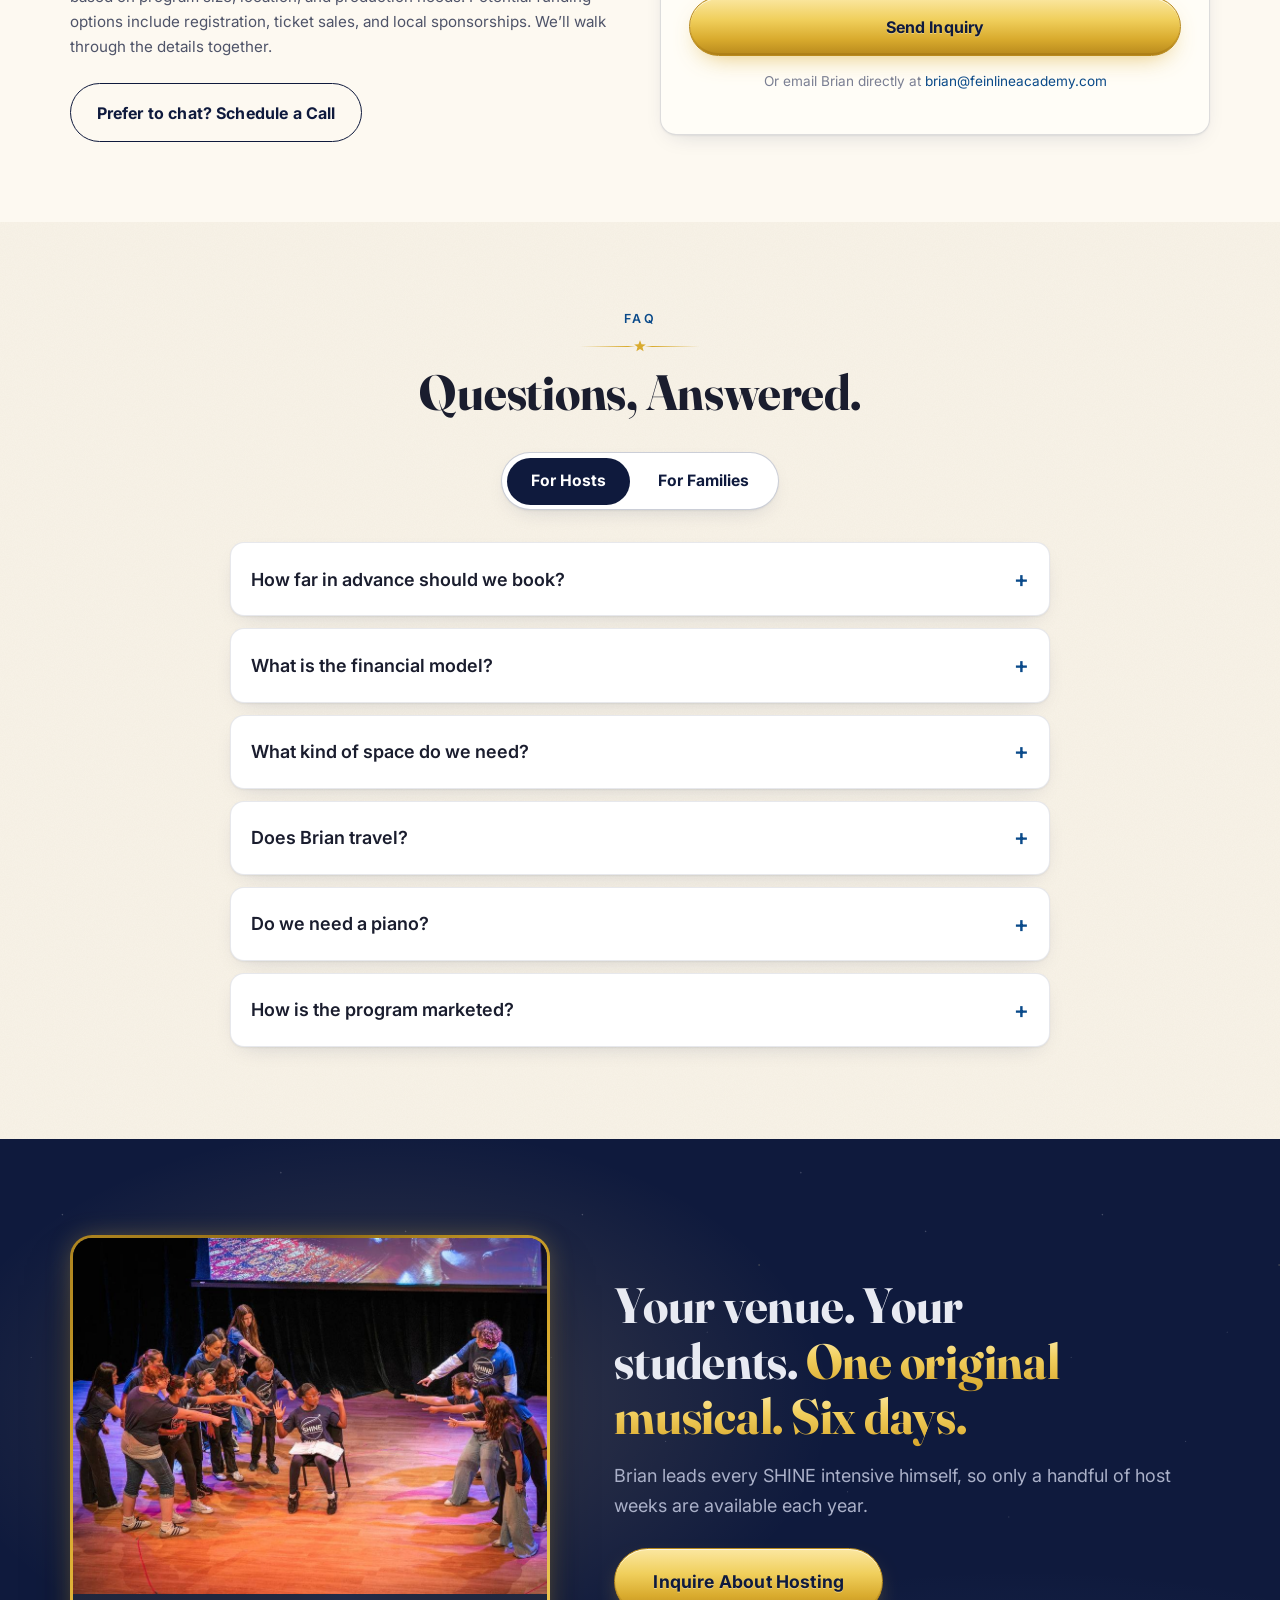
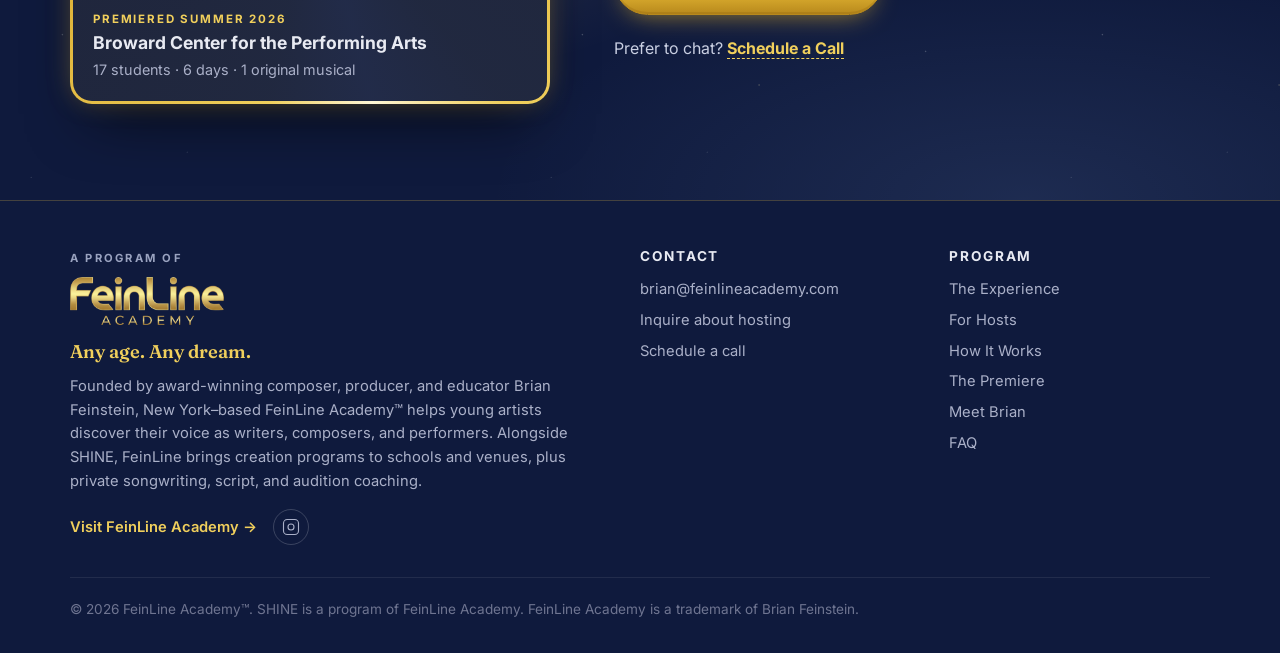
==== commit 86f36486: "Add Statcounter analytics to homepage Co-Authored-By: Claude Opus 5.5 <noreply@anthropic.com> Claude" ====
--- a/index.html
+++ b/index.html
@@ -760,5 +760,23 @@
   </div>
 
   <script src="script.js?v=rev4"></script>
+
+  <!-- Default Statcounter code for Shine
+  http://www.FeinLineShine.com -->
+  <script type="text/javascript">
+  var sc_project=13361556;
+  var sc_invisible=1;
+  var sc_security="0dffdd1f";
+  </script>
+  <script type="text/javascript"
+  src="https://www.statcounter.com/counter/counter.js"
+  async></script>
+  <noscript><div class="statcounter"><a title="Web Analytics"
+  href="https://statcounter.com/" target="_blank"><img
+  class="statcounter"
+  src="https://c.statcounter.com/13361556/0/0dffdd1f/1/"
+  alt="Web Analytics"
+  referrerPolicy="no-referrer-when-downgrade"></a></div></noscript>
+  <!-- End of Statcounter Code -->
 </body>
 </html>
